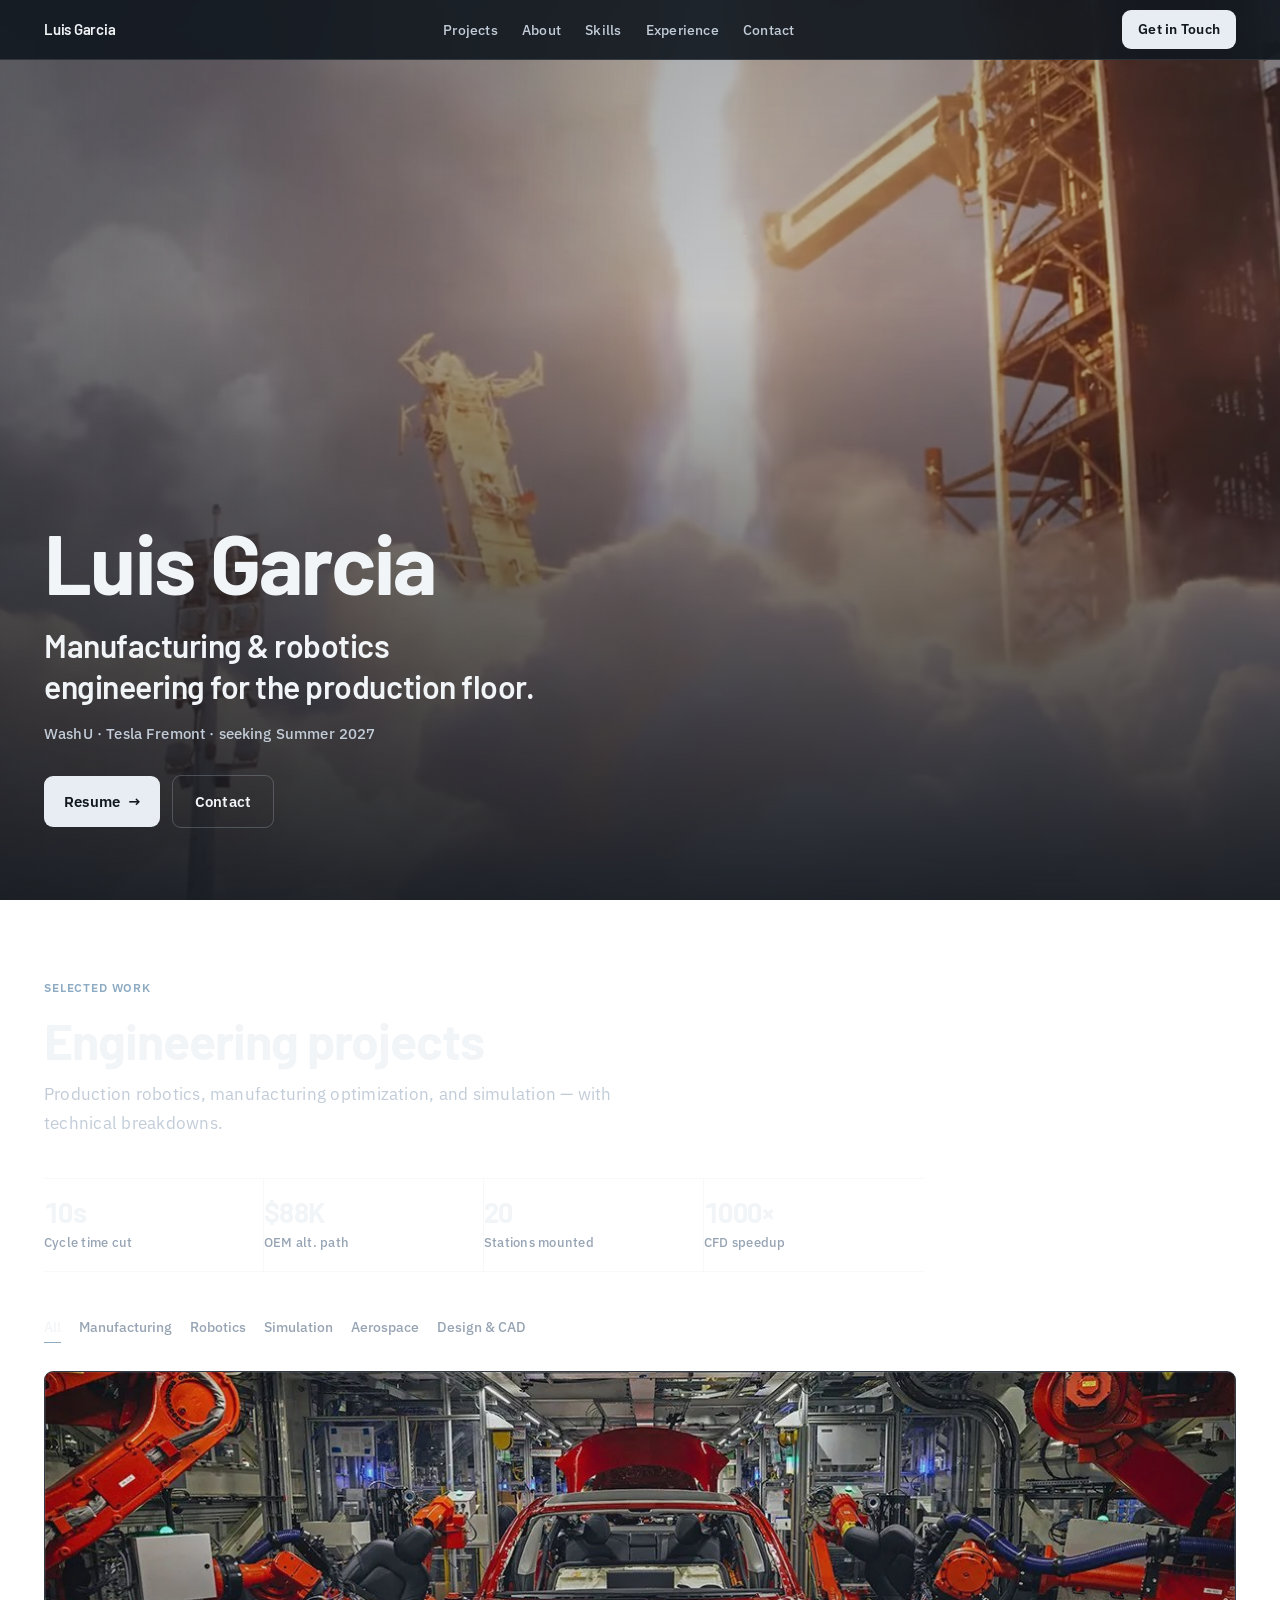
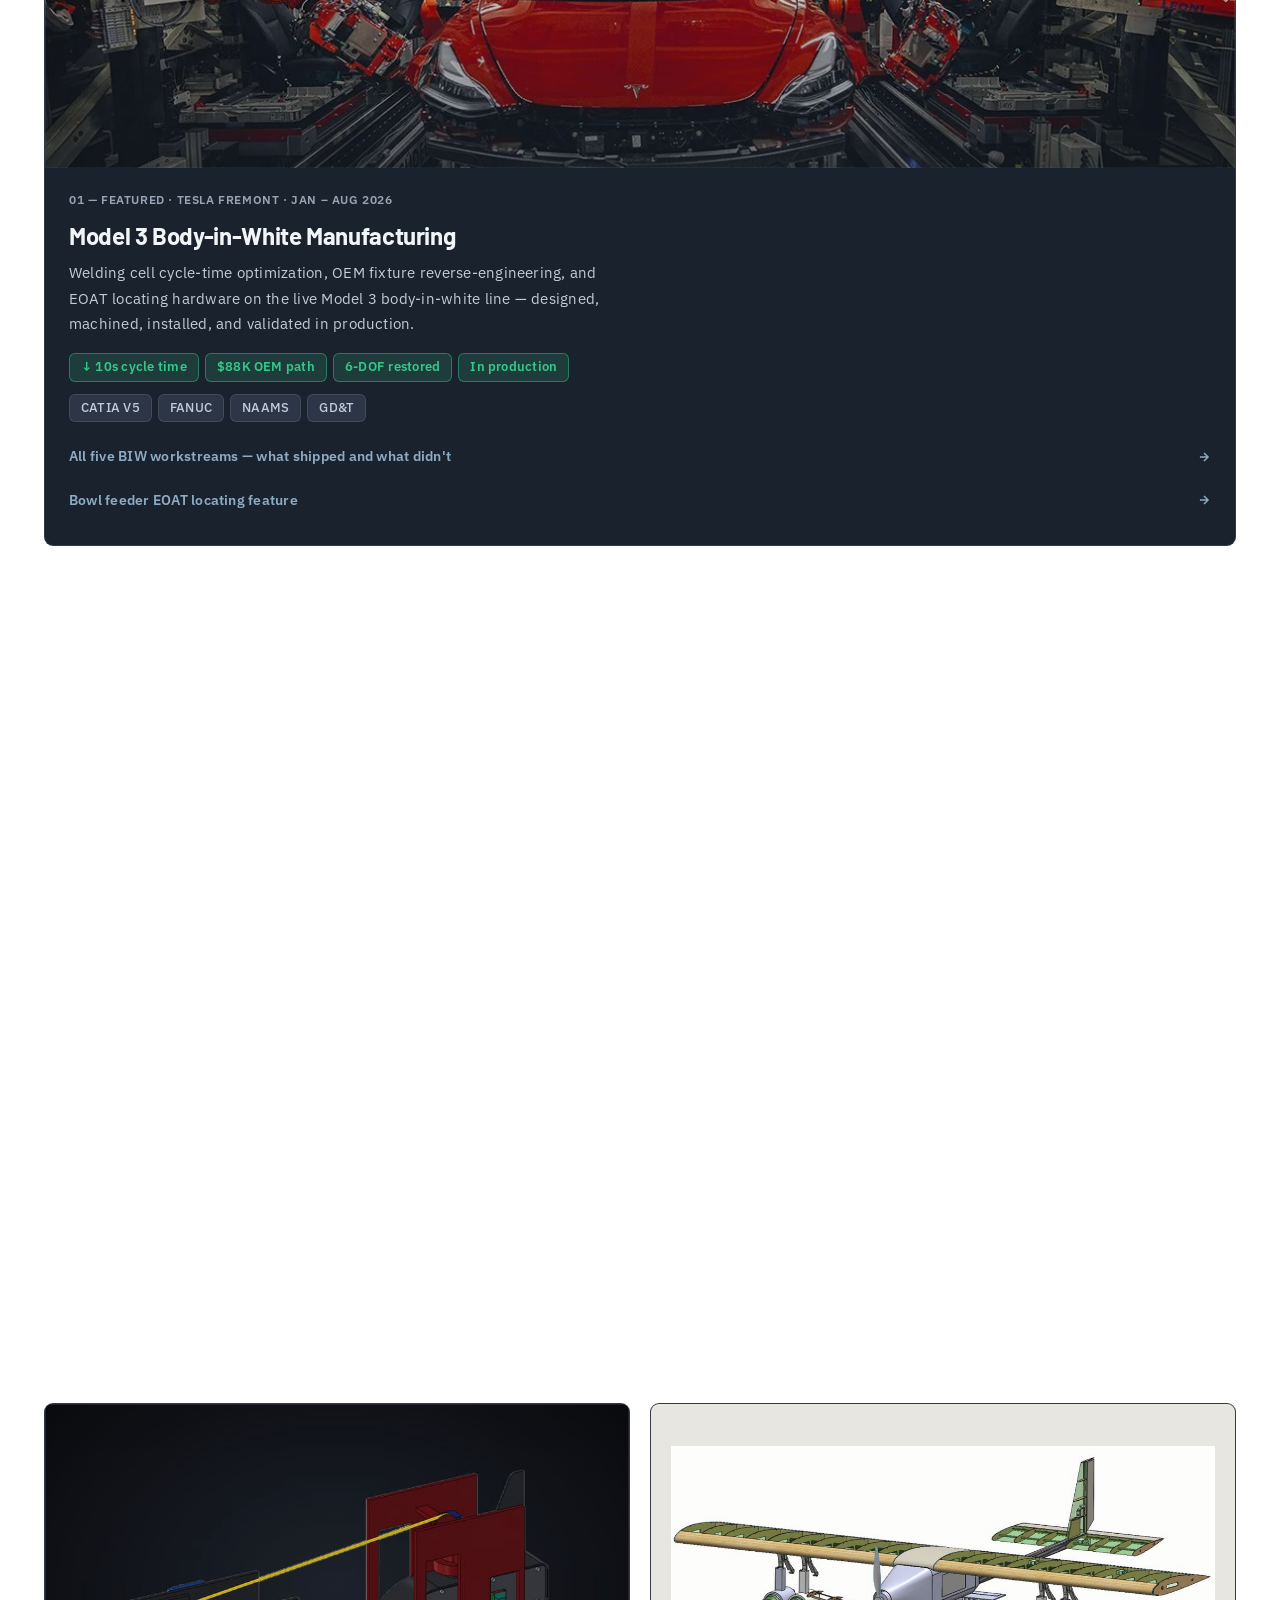
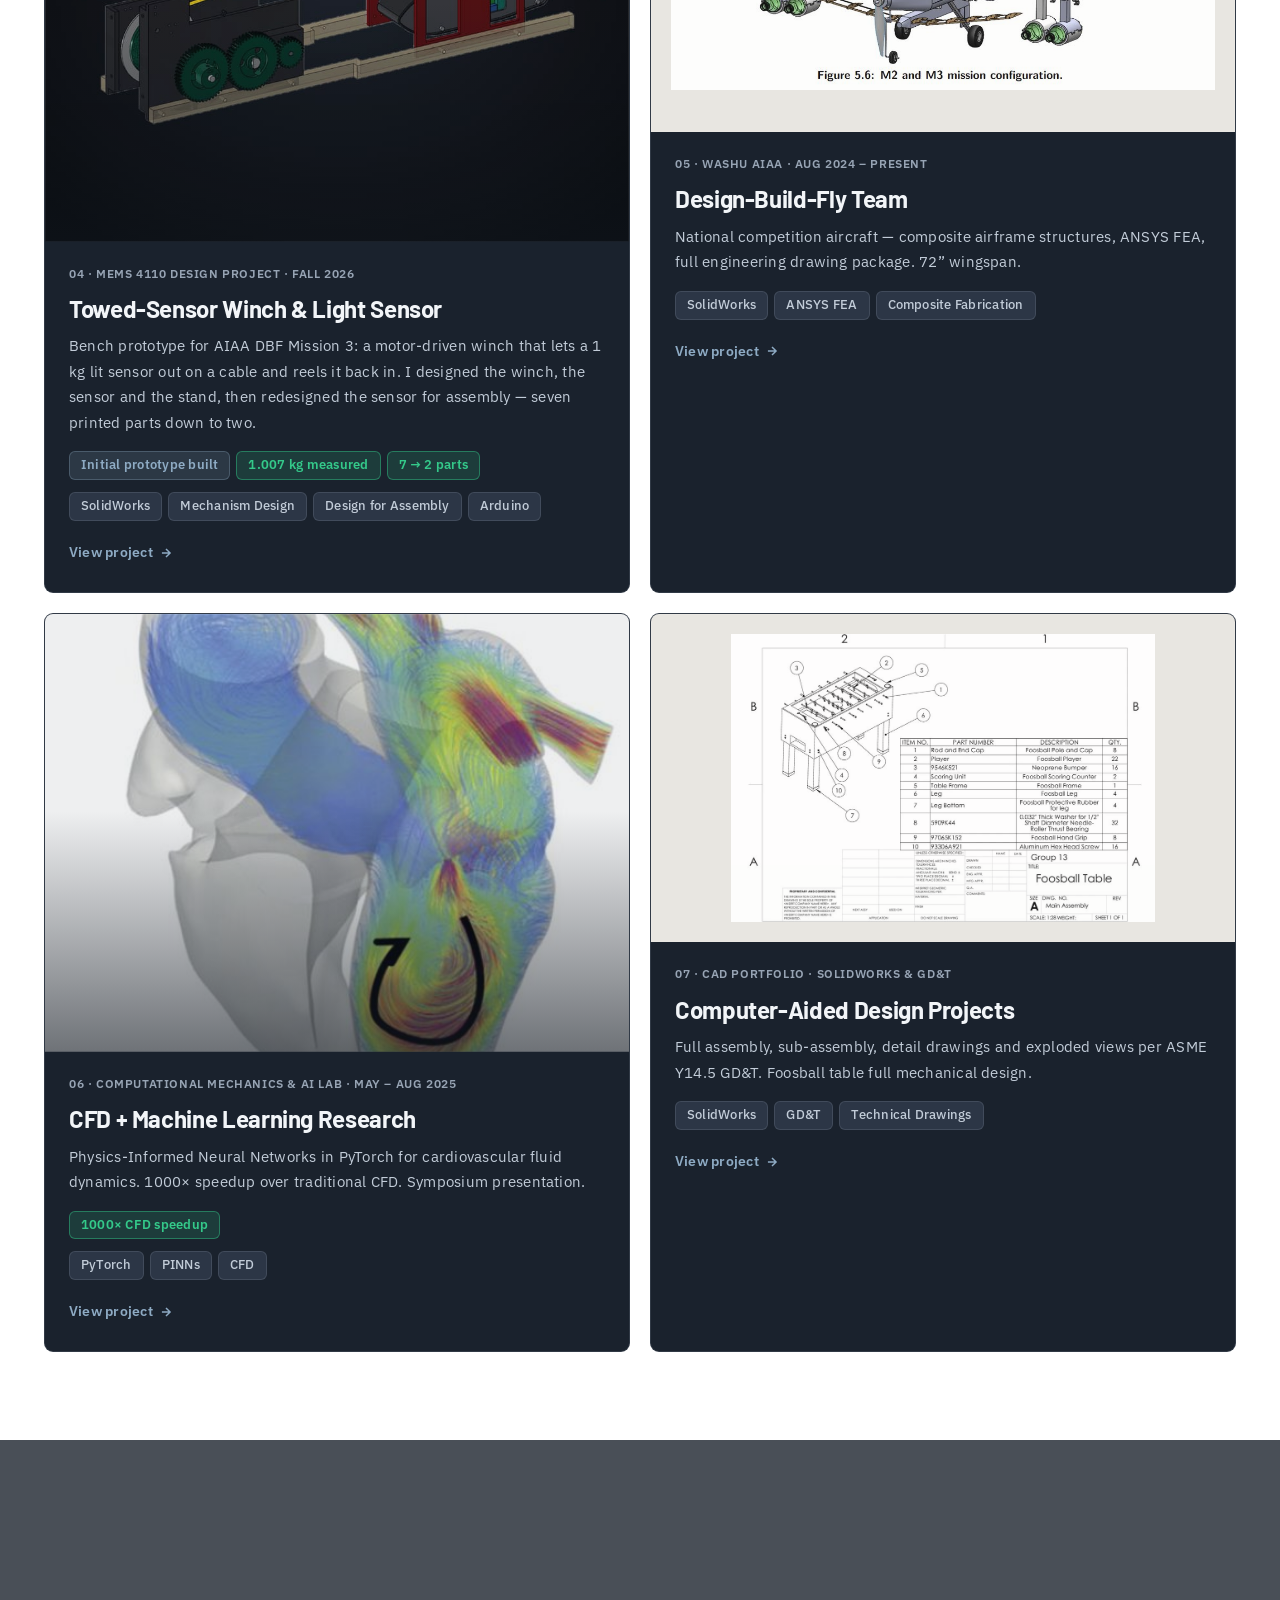
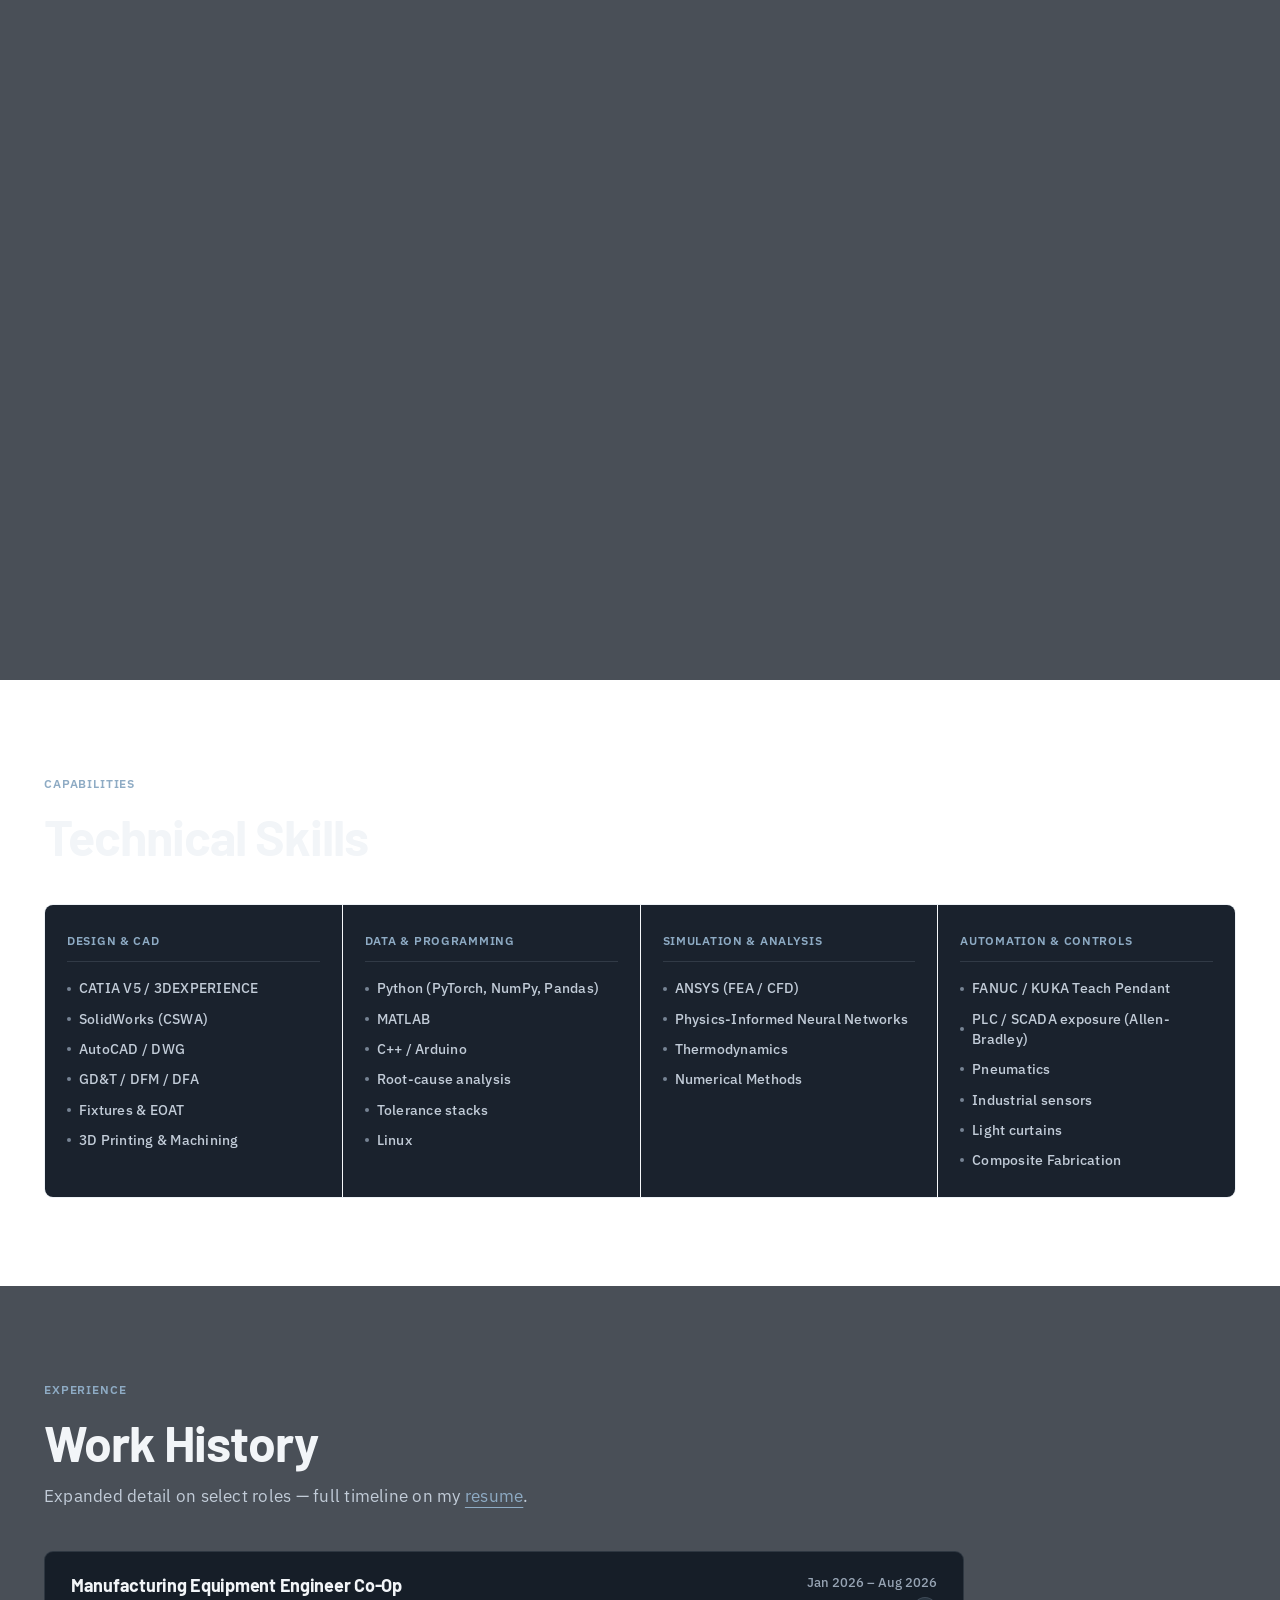
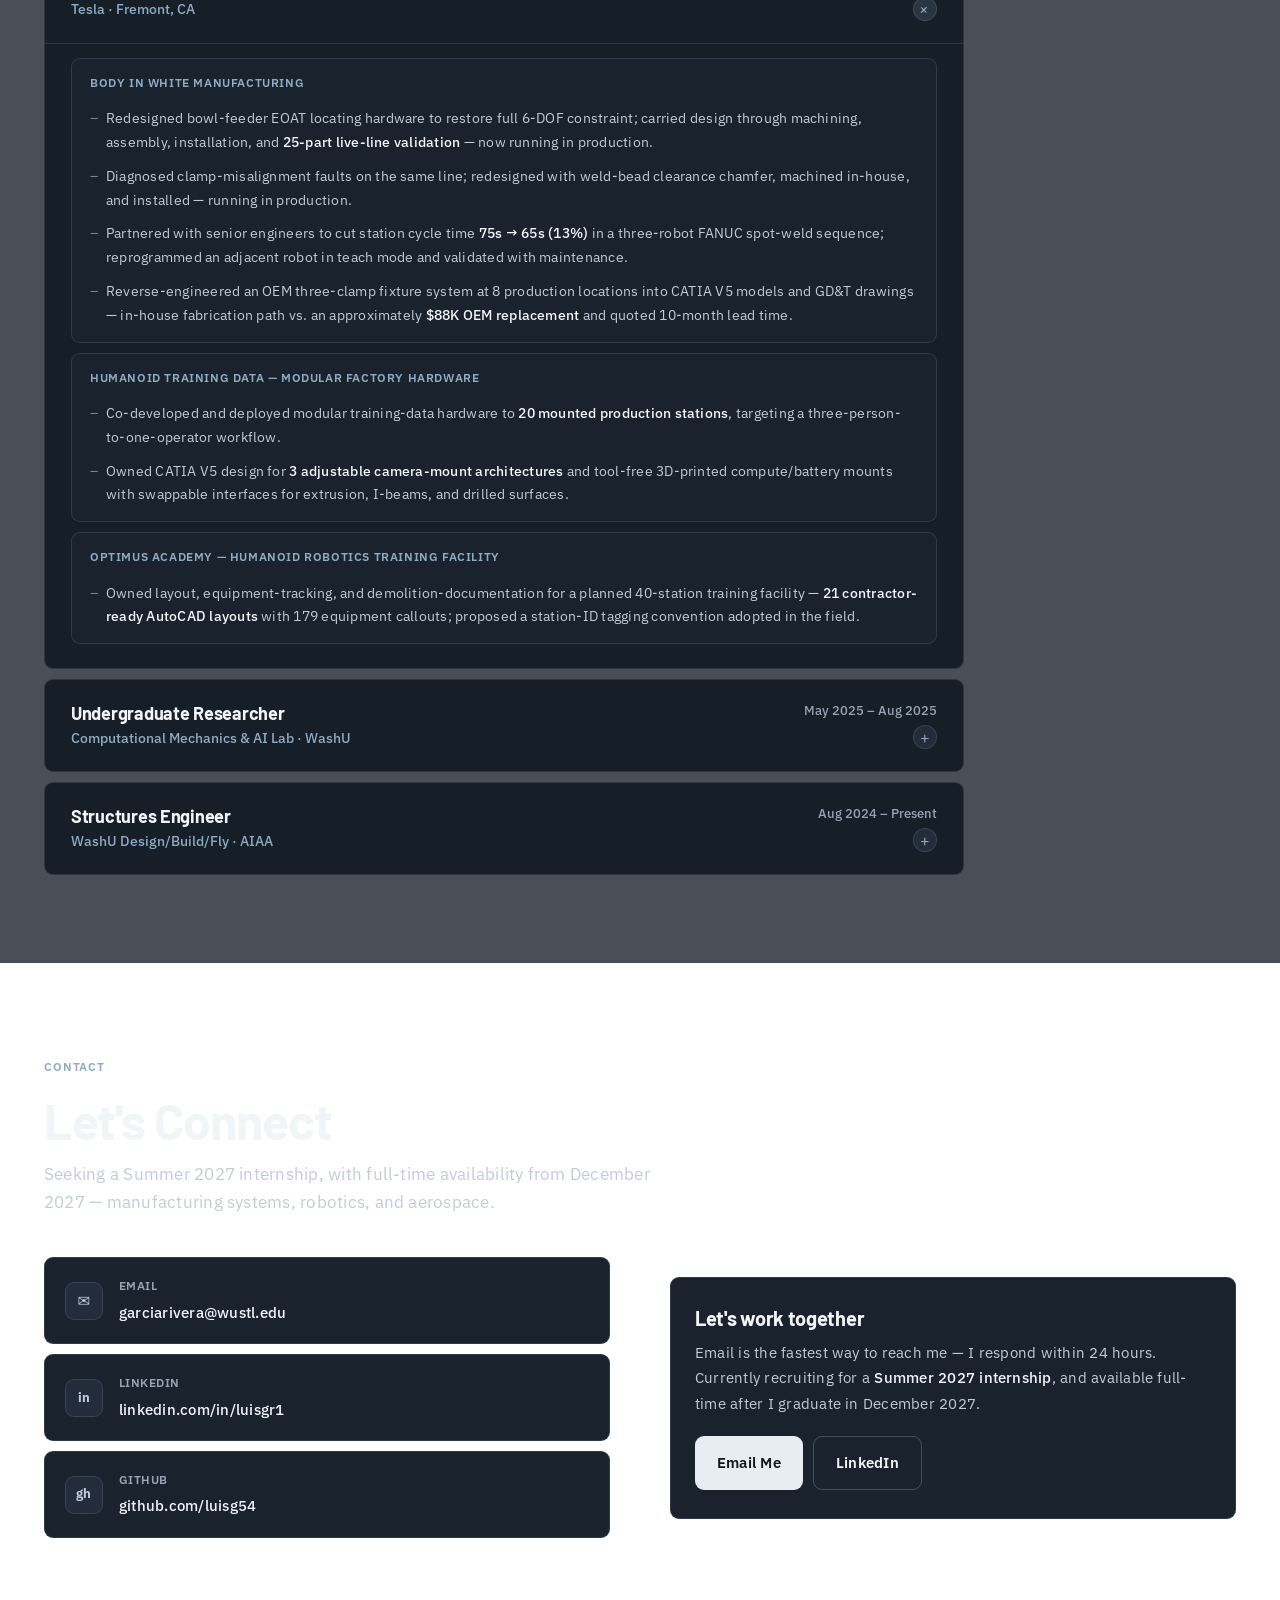
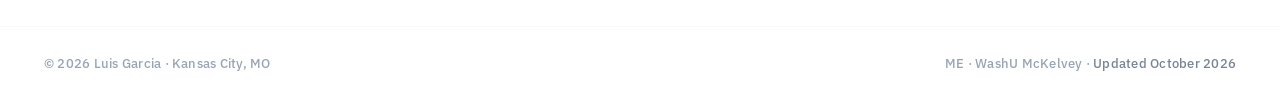
==== index.html @ bdc3bd03 "Raise cool-steel type scale for confident reading Bump body to 17px with roomier leading, enlarge na" ====
<!DOCTYPE html>
<html lang="en">
<head>
<meta charset="UTF-8">
<meta name="viewport" content="width=device-width, initial-scale=1.0">
<title>Luis Garcia — Mechanical Engineer</title>
<meta name="description" content="Mechanical engineering portfolio — Tesla Model 3 BIW manufacturing, humanoid training hardware, CFD/ML research. WashU McKelvey, expected Dec 2027.">
<meta property="og:title" content="Luis Garcia — Mechanical Engineer">
<meta property="og:description" content="Production robotics, manufacturing optimization, and simulation. WashU McKelvey · Tesla Fremont. Seeking Summer 2027 internship.">
<meta property="og:image" content="https://luisg54.github.io/engineering-portfolio/images/luis-garcia.jpg">
<meta property="og:url" content="https://luisg54.github.io/engineering-portfolio/">
<meta property="og:type" content="website">
<meta name="twitter:card" content="summary_large_image">
<link rel="canonical" href="https://luisg54.github.io/engineering-portfolio/">
<link rel="icon" href="images/favicon.svg" type="image/svg+xml">
<link rel="preconnect" href="https://fonts.googleapis.com">
<link rel="preconnect" href="https://fonts.gstatic.com" crossorigin>
<link href="https://fonts.googleapis.com/css2?family=Barlow:wght@500;600;700&family=IBM+Plex+Sans:wght@300;400;500;600&display=swap" rel="stylesheet">
<link rel="stylesheet" href="css/site.css?v=cool-steel-type">
</head>
<body>
<a href="#work" class="skip-link">Skip to content</a>
<nav>
  <a href="#work" class="nav-logo">Luis Garcia</a>
  <ul class="nav-links" id="navMenu">
    <li><a href="#work">Projects</a></li>
    <li><a href="#about">About</a></li>
    <li><a href="#skills">Skills</a></li>
    <li><a href="#experience">Experience</a></li>
    <li><a href="#contact">Contact</a></li>
  </ul>
  <button class="nav-toggle" id="navToggle" aria-label="Open menu" aria-expanded="false">☰</button>
  <a href="#contact" class="nav-cta">Get in Touch</a>
</nav>

<header class="home-hero" id="top">
  <!-- Single full-bleed hero: swap images/hero-nasa-launch.* (+ poster) to change media -->
  <div class="home-hero-media" aria-hidden="true">
    <picture class="home-hero-static">
      <img
        class="home-hero-motion"
        src="images/hero-nasa-launch-poster.jpg?v=nasa-only"
        alt=""
        width="1920"
        height="1080"
        decoding="async"
      >
    </picture>
    <video
      class="home-hero-video home-hero-motion"
      poster="images/hero-nasa-launch-poster.jpg?v=nasa-only"
      width="1920"
      height="1080"
      muted
      autoplay
      loop
      playsinline
      preload="metadata"
    >
      <source src="images/hero-nasa-launch.webm?v=nasa-only" type="video/webm">
      <source src="images/hero-nasa-launch.mp4?v=nasa-only" type="video/mp4">
      <img src="images/hero-nasa-launch.gif?v=nasa-only" alt="" width="400" height="225">
    </video>
  </div>
  <div class="home-hero-scrim" aria-hidden="true"></div>
  <div class="home-hero-inner">
    <p class="home-brand">Luis Garcia</p>
    <h1 class="home-headline">Manufacturing &amp; robotics engineering for the production floor.</h1>
    <p class="home-support">WashU · Tesla Fremont · seeking Summer 2027</p>
    <div class="home-ctas">
      <a href="images/resume.pdf?v=2026-09" class="btn btn-primary" download="Luis_Garcia_Resume.pdf">Resume <span class="btn-arrow" aria-hidden="true">→</span></a>
      <a href="#contact" class="btn btn-ghost">Contact</a>
    </div>
  </div>
</header>

<section id="work">
  <div class="s-hdr fade">
    <div class="s-chip">Selected work</div>
    <h2 class="s-title">Engineering projects</h2>
    <p class="s-sub">Production robotics, manufacturing optimization, and simulation — with technical breakdowns.</p>
  </div>

  <div class="outcomes fade" aria-label="Selected outcomes">
    <div class="outcome"><div class="outcome-num"><b>10s</b></div><div class="outcome-lbl">Cycle time cut</div></div>
    <div class="outcome"><div class="outcome-num">$<b>88K</b></div><div class="outcome-lbl">OEM alt. path</div></div>
    <div class="outcome"><div class="outcome-num"><b>20</b></div><div class="outcome-lbl">Stations mounted</div></div>
    <div class="outcome"><div class="outcome-num"><b>1000×</b></div><div class="outcome-lbl">CFD speedup</div></div>
  </div>

  <div class="filter-bar" role="group" aria-label="Filter projects by discipline">
    <button type="button" class="filter-chip active" data-filter="all" aria-pressed="true">All</button>
    <button type="button" class="filter-chip" data-filter="manufacturing" aria-pressed="false">Manufacturing</button>
    <button type="button" class="filter-chip" data-filter="robotics" aria-pressed="false">Robotics</button>
    <button type="button" class="filter-chip" data-filter="simulation" aria-pressed="false">Simulation</button>
    <button type="button" class="filter-chip" data-filter="aerospace" aria-pressed="false">Aerospace</button>
    <button type="button" class="filter-chip" data-filter="design" aria-pressed="false">Design &amp; CAD</button>
  </div>

  <div class="proj-grid">

    <article class="proj-card hub featured fade reveal-img" data-cat="manufacturing robotics">
      <div class="proj-cover letterbox"><img src="images/biw.jpg" alt="Model 3 body-in-white manufacturing" loading="lazy"><div class="proj-cover-overlay"></div></div>
      <div class="proj-body">
        <div class="proj-num">01 — Featured · Tesla Fremont · Jan – Aug 2026</div>
        <h3 class="proj-name">Model 3 Body-in-White Manufacturing</h3>
        <p class="proj-desc">Welding cell cycle-time optimization, OEM fixture reverse-engineering, and EOAT locating hardware on the live Model 3 body-in-white line — designed, machined, installed, and validated in production.</p>
        <div class="proj-metrics"><span class="metric">↓ 10s cycle time</span><span class="metric">$88K OEM path</span><span class="metric">6-DOF restored</span><span class="metric">In production</span></div>
        <div class="proj-tags"><span class="tag">CATIA V5</span><span class="tag">FANUC</span><span class="tag">NAAMS</span><span class="tag">GD&amp;T</span></div>
        <div class="proj-links">
          <a class="proj-link" href="project-biw.html">All five BIW workstreams — what shipped and what didn't<svg width="14" height="14" fill="none" stroke="currentColor" stroke-width="2.5" viewBox="0 0 24 24"><path d="M5 12h14M12 5l7 7-7 7"/></svg></a>
          <a class="proj-link" href="project-eoat.html">Bowl feeder EOAT locating feature<svg width="14" height="14" fill="none" stroke="currentColor" stroke-width="2.5" viewBox="0 0 24 24"><path d="M5 12h14M12 5l7 7-7 7"/></svg></a>
        </div>
      </div>
    </article>

    <article class="proj-card hub fade reveal-img" data-cat="robotics manufacturing">
      <div class="proj-cover portrait"><img src="images/optimus.jpg" alt="Optimus humanoid robot on the training facility floor" loading="lazy"><div class="proj-cover-overlay"></div></div>
      <div class="proj-body">
        <div class="proj-num">02 · Tesla Fremont · Jan – Aug 2026</div>
        <h3 class="proj-name">Optimus Program — Training Hardware &amp; Facility</h3>
        <p class="proj-desc">Two efforts on the humanoid program: modular station-mounted camera hardware deployed across 20 Fremont stations, and the layout and equipment package for a planned 40-station training facility.</p>
        <div class="proj-metrics">
          <span class="metric">20 stations mounted</span>
          <span class="metric">3→1 operator target</span>
          <span class="metric">40-station facility</span>
        </div>
        <div class="proj-tags">
          <span class="tag">CATIA V5</span><span class="tag">AutoCAD</span><span class="tag">Modular Design</span><span class="tag">80/20</span>
        </div>
        <div class="proj-links">
          <a class="proj-link" href="project-trios.html">Modular camera system for training data<svg width="14" height="14" fill="none" stroke="currentColor" stroke-width="2.5" viewBox="0 0 24 24"><path d="M5 12h14M12 5l7 7-7 7"/></svg></a>
          <a class="proj-link" href="project-optimus.html">Optimus Academy facility layout<svg width="14" height="14" fill="none" stroke="currentColor" stroke-width="2.5" viewBox="0 0 24 24"><path d="M5 12h14M12 5l7 7-7 7"/></svg></a>
        </div>
      </div>
    </article>

    <a class="proj-card fade reveal-img" data-cat="robotics design manufacturing" href="project-automation-cell.html">
      <div class="proj-cover portrait"><img src="images/arm-cover.jpg?v=revd" alt="Isometric SolidWorks render of the Revision D 4-DOF servo arm prototype with its modular parallel gripper" loading="lazy"><div class="proj-cover-overlay"></div></div>
      <div class="proj-body">
        <div class="proj-num">03 · Personal Project · Jun 2026 – Present</div>
        <h3 class="proj-name">EOAT Automation Cell — 4-DOF Arm Prototype</h3>
        <p class="proj-desc">Solo-designed pick cell: a 4-DOF servo arm in SolidWorks with bearing-supported joints, a modular parallel gripper, first-principles torque sizing, and a staged plan to PLC-supervised control and measured validation. Now on Revision D — nothing built or measured yet.</p>
        <div class="proj-metrics">
          <span class="metric amber">Design phase</span>
          <span class="metric">198-component assembly</span>
          <span class="metric">4 actuated DOF</span>
        </div>
        <div class="proj-tags">
          <span class="tag">SolidWorks 2026</span><span class="tag">Servo Sizing</span><span class="tag">Parallel Gripper</span><span class="tag">Micro820 PLC</span>
        </div>
        <div class="proj-cta">View project <svg width="14" height="14" fill="none" stroke="currentColor" stroke-width="2.5" viewBox="0 0 24 24"><path d="M5 12h14M12 5l7 7-7 7"/></svg></div>
      </div>
    </a>

    <a class="proj-card fade reveal-img" data-cat="aerospace design" href="project-winch.html">
      <div class="proj-cover portrait"><img src="images/m3-system-cover.jpg" alt="SolidWorks render of the whole bench system: winch frames and green gear train on wooden strips, the yellow tether running to the red bellmouth, and the sensor docked under it" loading="lazy" style="object-position:center"><div class="proj-cover-overlay"></div></div>
      <div class="proj-body">
        <div class="proj-num">04 · MEMS 4110 Design Project · Fall 2026</div>
        <h3 class="proj-name">Towed-Sensor Winch &amp; Light Sensor</h3>
        <p class="proj-desc">Bench prototype for AIAA DBF Mission 3: a motor-driven winch that lets a 1 kg lit sensor out on a cable and reels it back in. I designed the winch, the sensor and the stand, then redesigned the sensor for assembly — seven printed parts down to two.</p>
        <div class="proj-metrics">
          <span class="metric amber">Initial prototype built</span>
          <span class="metric">1.007 kg measured</span>
          <span class="metric">7 → 2 parts</span>
        </div>
        <div class="proj-tags">
          <span class="tag">SolidWorks</span><span class="tag">Mechanism Design</span><span class="tag">Design for Assembly</span><span class="tag">Arduino</span>
        </div>
        <div class="proj-cta">View project <svg width="14" height="14" fill="none" stroke="currentColor" stroke-width="2.5" viewBox="0 0 24 24"><path d="M5 12h14M12 5l7 7-7 7"/></svg></div>
      </div>
    </a>

    <a class="proj-card fade reveal-img" data-cat="aerospace design" href="project-dbf.html">
      <div class="proj-cover whitebg"><img src="images/dbf-cover.jpg" alt="Design-Build-Fly competition aircraft with 72 inch composite wingspan" loading="lazy"><div class="proj-cover-overlay" style="opacity:0"></div></div>
      <div class="proj-body">
        <div class="proj-num">05 · WashU AIAA · Aug 2024 – Present</div>
        <h3 class="proj-name">Design-Build-Fly Team</h3>
        <p class="proj-desc">National competition aircraft — composite airframe structures, ANSYS FEA, full engineering drawing package. 72” wingspan.</p>
        <div class="proj-tags"><span class="tag">SolidWorks</span><span class="tag">ANSYS FEA</span><span class="tag">Composite Fabrication</span></div>
        <div class="proj-cta">View project <svg width="14" height="14" fill="none" stroke="currentColor" stroke-width="2.5" viewBox="0 0 24 24"><path d="M5 12h14M12 5l7 7-7 7"/></svg></div>
      </div>
    </a>

    <a class="proj-card fade reveal-img" data-cat="simulation" href="project-cfd.html">
      <div class="proj-cover portrait" style="position:relative;overflow:hidden">
        <video id="cfdVideo" autoplay loop muted playsinline poster="images/cfd-cover.jpg" style="width:100%;height:100%;object-fit:cover;display:block;position:absolute;inset:0">
          <source src="images/cfd-sim.mp4" type="video/mp4">
        </video>
        <div class="proj-cover-overlay"></div>
      </div>
      <div class="proj-body">
        <div class="proj-num">06 · Computational Mechanics &amp; AI Lab · May – Aug 2025</div>
        <h3 class="proj-name">CFD + Machine Learning Research</h3>
        <p class="proj-desc">Physics-Informed Neural Networks in PyTorch for cardiovascular fluid dynamics. 1000× speedup over traditional CFD. Symposium presentation.</p>
        <div class="proj-metrics"><span class="metric">1000× CFD speedup</span></div>
        <div class="proj-tags"><span class="tag">PyTorch</span><span class="tag">PINNs</span><span class="tag">CFD</span></div>
        <div class="proj-cta">View project <svg width="14" height="14" fill="none" stroke="currentColor" stroke-width="2.5" viewBox="0 0 24 24"><path d="M5 12h14M12 5l7 7-7 7"/></svg></div>
      </div>
    </a>

    <a class="proj-card fade reveal-img" data-cat="design" href="project-cad.html">
      <div class="proj-cover whitebg"><img src="images/cad-assembly.jpg" alt="SolidWorks assembly drawing from the CAD portfolio" loading="lazy"><div class="proj-cover-overlay" style="opacity:0"></div></div>
      <div class="proj-body">
        <div class="proj-num">07 · CAD Portfolio · SolidWorks &amp; GD&amp;T</div>
        <h3 class="proj-name">Computer-Aided Design Projects</h3>
        <p class="proj-desc">Full assembly, sub-assembly, detail drawings and exploded views per ASME Y14.5 GD&amp;T. Foosball table full mechanical design.</p>
        <div class="proj-tags"><span class="tag">SolidWorks</span><span class="tag">GD&amp;T</span><span class="tag">Technical Drawings</span></div>
        <div class="proj-cta">View project <svg width="14" height="14" fill="none" stroke="currentColor" stroke-width="2.5" viewBox="0 0 24 24"><path d="M5 12h14M12 5l7 7-7 7"/></svg></div>
      </div>
    </a>

  </div>
</section>

<section id="about">
  <div class="s-hdr fade"><div class="s-chip">About</div><h2 class="s-title">Who I Am</h2></div>
  <div class="about-wrap">
    <div class="about-photo fade">
      <img src="images/luis-garcia.jpg" alt="Luis Garcia" width="260" height="320" loading="lazy">
      <div class="about-status"><div class="chip-dot"></div><span>Seeking Summer 2027 internship<br>Full-time from Dec 2027</span></div>
    </div>
    <div class="fade">
      <p class="about-p"><strong>Mechanical Engineering student at Washington University in St. Louis</strong> (McKelvey School of Engineering, expected Dec 2027). GPA: 3.79 · Dean's List · HSF Scholar · Kessler Scholar.</p>
      <p class="about-p">Completed an extended co-op at <strong>Tesla Fremont</strong> (Jan–Aug 2026) across Model 3 body-in-white manufacturing, humanoid training-data hardware deployment, and the Optimus Academy facility layout program.</p>
      <p class="about-p">Currently building an <strong><a href="project-automation-cell.html">automated pick cell</a></strong> end to end on my own — 4-DOF arm design, motion control, and PLC supervisory logic — to own the layers of an automation cell I didn't own on the floor.</p>
      <p class="about-p">My approach is physics-first — designs that are manufacturable, measurable, and maintainable on a production floor, not just on paper.</p>
      <div class="about-badges">
        <span class="about-badge">HSF Scholar</span><span class="about-badge">Kessler Scholar</span><span class="about-badge">CSWA — SolidWorks</span>
        <span class="about-badge">McKelvey School</span><span class="about-badge">Dean's List</span><span class="about-badge">U.S. Citizen</span>
      </div>
      <a class="about-resume" href="images/resume.pdf?v=2026-09" download="Luis_Garcia_Resume.pdf">
        <svg width="14" height="14" fill="none" stroke="currentColor" stroke-width="2.5" viewBox="0 0 24 24"><path d="M12 15V3m0 12l-4-4m4 4l4-4M2 17l.621 2.485A2 2 0 004.561 21h14.878a2 2 0 001.94-1.515L22 17"/></svg>
        Download Resume
      </a>
    </div>
  </div>
</section>

<section id="skills">
  <div class="s-hdr fade"><div class="s-chip">Capabilities</div><h2 class="s-title">Technical Skills</h2></div>
  <div class="skills-grid">
    <div class="skill-col fade"><div class="skill-col-title">Design &amp; CAD</div><div class="skill-items"><div class="skill-item">CATIA V5 / 3DEXPERIENCE</div><div class="skill-item">SolidWorks (CSWA)</div><div class="skill-item">AutoCAD / DWG</div><div class="skill-item">GD&amp;T / DFM / DFA</div><div class="skill-item">Fixtures &amp; EOAT</div><div class="skill-item">3D Printing &amp; Machining</div></div></div>
    <div class="skill-col fade"><div class="skill-col-title">Data &amp; Programming</div><div class="skill-items"><div class="skill-item">Python (PyTorch, NumPy, Pandas)</div><div class="skill-item">MATLAB</div><div class="skill-item">C++ / Arduino</div><div class="skill-item">Root-cause analysis</div><div class="skill-item">Tolerance stacks</div><div class="skill-item">Linux</div></div></div>
    <div class="skill-col fade"><div class="skill-col-title">Simulation &amp; Analysis</div><div class="skill-items"><div class="skill-item">ANSYS (FEA / CFD)</div><div class="skill-item">Physics-Informed Neural Networks</div><div class="skill-item">Thermodynamics</div><div class="skill-item">Numerical Methods</div></div></div>
    <div class="skill-col fade"><div class="skill-col-title">Automation &amp; Controls</div><div class="skill-items"><div class="skill-item">FANUC / KUKA Teach Pendant</div><div class="skill-item">PLC / SCADA exposure (Allen-Bradley)</div><div class="skill-item">Pneumatics</div><div class="skill-item">Industrial sensors</div><div class="skill-item">Light curtains</div><div class="skill-item">Composite Fabrication</div></div></div>
  </div>
</section>

<section id="experience">
  <div class="s-hdr fade"><div class="s-chip">Experience</div><h2 class="s-title">Work History</h2><p class="s-sub">Expanded detail on select roles — full timeline on my <a href="images/resume.pdf?v=2026-09">resume</a>.</p></div>
  <div class="exp-list">
    <div class="exp-card open fade" id="e0">
      <button class="exp-hdr" type="button" aria-expanded="false" aria-controls="e0-body" onclick="toggleExp('e0')">
        <span class="exp-main"><span class="exp-role">Manufacturing Equipment Engineer Co-Op</span><span class="exp-org">Tesla · Fremont, CA</span></span>
        <span class="exp-right"><span class="exp-date">Jan 2026 – Aug 2026</span><span class="exp-tog" aria-hidden="true">+</span></span>
      </button>
      <div class="exp-body" id="e0-body"><div class="exp-body-inner">
        <div class="exp-sub"><div class="exp-sub-title">Body in White Manufacturing</div><ul class="exp-buls">
          <li>Redesigned bowl-feeder EOAT locating hardware to restore full 6-DOF constraint; carried design through machining, assembly, installation, and <strong>25-part live-line validation</strong> — now running in production.</li>
          <li>Diagnosed clamp-misalignment faults on the same line; redesigned with weld-bead clearance chamfer, machined in-house, and installed — running in production.</li>
          <li>Partnered with senior engineers to cut station cycle time <strong>75s → 65s (13%)</strong> in a three-robot FANUC spot-weld sequence; reprogrammed an adjacent robot in teach mode and validated with maintenance.</li>
          <li>Reverse-engineered an OEM three-clamp fixture system at 8 production locations into CATIA V5 models and GD&amp;T drawings — in-house fabrication path vs. an approximately <strong>$88K OEM replacement</strong> and quoted 10-month lead time.</li>
        </ul></div>
        <div class="exp-sub" style="margin-top:10px"><div class="exp-sub-title">Humanoid Training Data — Modular Factory Hardware</div><ul class="exp-buls">
          <li>Co-developed and deployed modular training-data hardware to <strong>20 mounted production stations</strong>, targeting a three-person-to-one-operator workflow.</li>
          <li>Owned CATIA V5 design for <strong>3 adjustable camera-mount architectures</strong> and tool-free 3D-printed compute/battery mounts with swappable interfaces for extrusion, I-beams, and drilled surfaces.</li>
        </ul></div>
        <div class="exp-sub" style="margin-top:10px"><div class="exp-sub-title">Optimus Academy — Humanoid Robotics Training Facility</div><ul class="exp-buls">
          <li>Owned layout, equipment-tracking, and demolition-documentation for a planned 40-station training facility — <strong>21 contractor-ready AutoCAD layouts</strong> with 179 equipment callouts; proposed a station-ID tagging convention adopted in the field.</li>
        </ul></div>
      </div></div>
    </div>
    <div class="exp-card fade" id="e1">
      <button class="exp-hdr" type="button" aria-expanded="false" aria-controls="e1-body" onclick="toggleExp('e1')">
        <span class="exp-main"><span class="exp-role">Undergraduate Researcher</span><span class="exp-org">Computational Mechanics &amp; AI Lab · WashU</span></span>
        <span class="exp-right"><span class="exp-date">May 2025 – Aug 2025</span><span class="exp-tog" aria-hidden="true">+</span></span>
      </button>
      <div class="exp-body" id="e1-body"><div class="exp-body-inner"><ul class="exp-buls" style="margin-top:14px">
        <li>PINNs in PyTorch — <strong>1000× reduction</strong> in simulation time vs. traditional CFD.</li>
        <li>Translated Fortran solvers to Python with RK4 integrators and Newton iterations.</li>
        <li>Presented at WUSEF symposium.</li>
      </ul></div></div>
    </div>
    <div class="exp-card fade" id="e2">
      <button class="exp-hdr" type="button" aria-expanded="false" aria-controls="e2-body" onclick="toggleExp('e2')">
        <span class="exp-main"><span class="exp-role">Structures Engineer</span><span class="exp-org">WashU Design/Build/Fly · AIAA</span></span>
        <span class="exp-right"><span class="exp-date">Aug 2024 – Present</span><span class="exp-tog" aria-hidden="true">+</span></span>
      </button>
      <div class="exp-body" id="e2-body"><div class="exp-body-inner"><ul class="exp-buls" style="margin-top:14px">
        <li>Composite structures in SolidWorks; ANSYS FEA for safety factors and minimum weight.</li>
        <li>Fabrication and destructive testing of composite prototypes.</li>
        <li>X-1 release mechanism and pylon system for multi-mission payload.</li>
      </ul></div></div>
    </div>
  </div>
</section>

<section id="contact">
  <div class="s-hdr fade"><div class="s-chip">Contact</div><h2 class="s-title">Let's Connect</h2><p class="s-sub">Seeking a Summer 2027 internship, with full-time availability from December 2027 — manufacturing systems, robotics, and aerospace.</p></div>
  <div class="contact-wrap">
    <div class="c-links fade">
      <a href="mailto:garciarivera@wustl.edu" class="c-link"><div class="c-icon">✉</div><div><div class="c-lbl">Email</div><div class="c-val">garciarivera@wustl.edu</div></div></a>
      <a href="https://linkedin.com/in/luisgr1" target="_blank" rel="noopener" class="c-link"><div class="c-icon" style="font-size:13px;font-weight:700">in</div><div><div class="c-lbl">LinkedIn</div><div class="c-val">linkedin.com/in/luisgr1</div></div></a>
      <a href="https://github.com/luisg54" target="_blank" rel="noopener" class="c-link"><div class="c-icon" style="font-size:13px;font-weight:700">gh</div><div><div class="c-lbl">GitHub</div><div class="c-val">github.com/luisg54</div></div></a>
    </div>
    <div class="c-form fade">
      <div class="c-panel">
        <div class="c-panel-title">Let's work together</div>
        <p class="c-panel-p">Email is the fastest way to reach me — I respond within 24 hours. Currently recruiting for a <strong style="color:var(--text);font-weight:500">Summer 2027 internship</strong>, and available full-time after I graduate in December 2027.</p>
        <div class="c-panel-btns">
          <a href="mailto:garciarivera@wustl.edu?subject=Opportunity%20%E2%80%94%20Luis%20Garcia" class="c-panel-btn">Email Me</a>
          <a href="https://linkedin.com/in/luisgr1" target="_blank" rel="noopener" class="c-panel-btn out">LinkedIn</a>
        </div>
      </div>
    </div>
  </div>
</section>

<footer>
  <p>© 2026 Luis Garcia · Kansas City, MO</p>
  <p>ME · WashU McKelvey · <span style="color:var(--text4)">Updated October 2026</span></p>
</footer>

<script src="js/site.js?v=hero-nasa-only" defer></script>

<script type="application/ld+json">
{
  "@context": "https://schema.org",
  "@type": "Person",
  "name": "Luis Garcia",
  "url": "https://luisg54.github.io/engineering-portfolio/",
  "image": "https://luisg54.github.io/engineering-portfolio/images/luis-garcia.jpg",
  "jobTitle": "Mechanical Engineer",
  "email": "mailto:garciarivera@wustl.edu",
  "address": {
    "@type": "PostalAddress",
    "addressLocality": "Kansas City",
    "addressRegion": "MO",
    "addressCountry": "US"
  },
  "alumniOf": {
    "@type": "CollegeOrUniversity",
    "name": "Washington University in St. Louis, McKelvey School of Engineering"
  },
  "knowsAbout": [
    "Manufacturing Engineering",
    "Robotics",
    "CATIA V5",
    "SolidWorks",
    "Geometric Dimensioning and Tolerancing",
    "FANUC Robot Programming",
    "Finite Element Analysis",
    "Computational Fluid Dynamics",
    "Physics-Informed Neural Networks"
  ],
  "sameAs": [
    "https://linkedin.com/in/luisgr1",
    "https://github.com/luisg54"
  ]
}
</script>
</body>
</html>
---- css/site.css ----
/* Cool steel industrial — shared site styles */
*,*::before,*::after{box-sizing:border-box;margin:0;padding:0}

:root{
  /* Lifted slate canvas — dark/black only, not near-void */
  --bg:#121820;
  --bg2:#1a222d;
  --bg3:#232c3a;
  --bg4:#2c3646;
  --surface:#161e28;
  --border:rgba(190,205,220,0.14);
  --border2:rgba(190,205,220,0.26);
  /* Brighter body/secondary so type does not read faded */
  --text:#f2f5f8;
  --text2:#c2ccd8;
  --text3:#97a4b4;
  --text4:#768494;
  /* Cool steel accent — no copper/amber/orange */
  --accent:#8eabc4;
  --accent-bright:#b4c7d8;
  --accent2:rgba(142,171,196,0.16);
  --accent-ink:#121820;
  --cta-bg:#e7edf3;
  --cta-bg-hover:#f4f7fa;
  --cta-ink:#121820;
  /* Cool industrial green — distinct from muted skill tags */
  --green:#34c98a;
  --green2:rgba(52,201,138,0.16);
  --green-border:rgba(52,201,138,0.45);
  --amber:#8eabc4;
  --amber2:rgba(142,171,196,0.16);
  --red:#d0685e;
  --r:9px;
  --font-display:"Barlow",var(--font-ui);
  --font-body:"IBM Plex Sans",system-ui,sans-serif;
  --font-ui:"IBM Plex Sans",system-ui,sans-serif;
  /* Confident portfolio type scale (jakubkrehel/impeccable: role sizes + dark LH/tracking) */
  --fs-overline:12px;
  --fs-caption:13px;
  --fs-meta:14px;
  --fs-ui:15px;
  --fs-body:17px;
  --fs-body-lg:18px;
  --fs-card:1.5rem; /* 24px project titles */
  --fs-section:clamp(2.125rem,4.6vw,3.125rem); /* ~34–50 */
  --fs-display:clamp(3rem,7.5vw,5.25rem);
  --lh-body:1.7;
  --lh-ui:1.45;
  --measure:62ch;
  --nav-h:60px;
  --content-max:1000px;
  --blueprint:
    linear-gradient(rgba(170,190,210,0.05) 1px,transparent 1px),
    linear-gradient(90deg,rgba(170,190,210,0.05) 1px,transparent 1px);
  --brush:
    repeating-linear-gradient(
      118deg,
      transparent 0 2px,
      rgba(255,255,255,0.012) 2px 3px
    );
}

html{scroll-behavior:smooth}
body{
  background:
    var(--brush),
    var(--blueprint),
    radial-gradient(ellipse 130% 85% at 70% -20%,#243041 0%,var(--bg) 52%),
    linear-gradient(180deg,#121820 0%,#0f141b 100%);
  background-size:auto,46px 46px,auto,auto;
  background-attachment:fixed;
  color:var(--text);
  font-family:var(--font-body);
  font-size:var(--fs-body);
  line-height:var(--lh-body);
  letter-spacing:.014em;
  font-weight:400;
  overflow-x:hidden;
  -webkit-font-smoothing:antialiased;
}
::selection{background:rgba(142,171,196,.35);color:var(--text)}

/* —— A11y —— */
.skip-link{
  position:absolute;left:-9999px;top:0;z-index:300;
  background:var(--cta-bg);color:var(--cta-ink);
  font-family:var(--font-ui);font-size:var(--fs-meta);font-weight:500;
  padding:10px 18px;border-radius:0 0 var(--r) 0;text-decoration:none
}
.skip-link:focus{left:0}
a:focus-visible,button:focus-visible{
  outline:2px solid var(--accent);outline-offset:3px;border-radius:4px
}

/* —— Nav —— */
nav{
  position:fixed;top:0;left:0;right:0;z-index:200;
  display:flex;align-items:center;justify-content:space-between;
  padding:0 44px;height:var(--nav-h);
  background:rgba(18,24,32,0.92);
  backdrop-filter:saturate(140%) blur(16px);
  border-bottom:1px solid var(--border)
}
.nav-logo{
  font-family:var(--font-display);font-size:var(--fs-ui);font-weight:600;
  color:var(--text);text-decoration:none;letter-spacing:-0.015em
}
.nav-links{display:flex;gap:24px;list-style:none}
.nav-links a{
  font-family:var(--font-ui);font-size:var(--fs-meta);font-weight:500;color:var(--text2);
  text-decoration:none;transition:color .2s
}
.nav-links a:hover{color:var(--text)}
.nav-cta{
  font-family:var(--font-ui);font-size:var(--fs-meta);font-weight:600;
  color:var(--cta-ink);background:var(--cta-bg);
  padding:8px 16px;border-radius:var(--r);text-decoration:none;
  transition:background .2s,transform .2s
}
.nav-cta:hover{background:var(--cta-bg-hover)}
.nav-toggle{
  display:none;background:none;border:1px solid var(--border2);
  color:var(--text);width:36px;height:36px;border-radius:var(--r);
  cursor:pointer;font-size:18px;line-height:1;font-family:var(--font-ui)
}
.nav-back{
  display:inline-flex;align-items:center;gap:6px;
  font-family:var(--font-ui);font-size:var(--fs-meta);font-weight:500;color:var(--text2);
  text-decoration:none;transition:color .2s
}
.nav-back:hover{color:var(--text)}
.nav-links.open{
  display:flex;position:fixed;top:var(--nav-h);left:0;right:0;
  background:rgba(18,24,32,.97);backdrop-filter:blur(16px);
  border-bottom:1px solid var(--border);flex-direction:column;
  padding:16px 24px 20px;gap:4px;z-index:199;list-style:none
}
.nav-links.open li{width:100%}
.nav-links.open a{
  display:block;padding:14px 0;font-size:var(--fs-ui);font-weight:500;color:var(--text2);
  text-decoration:none;border-bottom:1px solid var(--border)
}
.nav-links.open li:last-child a{border-bottom:none}

/* —— Homepage hero (true full-bleed under fixed nav) —— */
.home-hero{
  position:relative;
  width:100%;
  min-height:100vh;min-height:100dvh;
  display:flex;align-items:flex-end;
  overflow:hidden;
  margin:0;padding:0;
  border:0;border-radius:0;
  isolation:isolate;
  background:var(--bg)
}
.home-hero-media{
  position:absolute;inset:0;z-index:0;
  width:100%;height:100%;
  margin:0;padding:0;border:0;border-radius:0;
  background:#121820;
  overflow:hidden
}
.home-hero-media picture,
.home-hero-media img,
.home-hero-media video{
  width:100%;height:100%;display:block;
  border:0;border-radius:0
}
.home-hero-media img,
.home-hero-media video{
  object-fit:cover;
  /* NASA pad liftoff (medium): keep plume/rocket present on tall crops */
  object-position:center 48%;
  /* Subtle mute so brand type stays primary — no warm/copper wash */
  filter:saturate(.86) brightness(.9)
}
.home-hero-static{
  position:absolute;inset:0;display:none;width:100%;height:100%
}
.home-hero-video{
  position:absolute;inset:0;width:100%;height:100%
}
.home-hero-scrim{
  position:absolute;inset:0;z-index:2;
  /* Bottom-weighted cool steel for brand/CTAs over full-bleed NASA clip */
  background:
    linear-gradient(to top,rgba(18,24,32,.9) 0%,rgba(18,24,32,.48) 38%,rgba(18,24,32,.16) 66%,rgba(18,24,32,.28) 100%),
    linear-gradient(90deg,rgba(18,24,32,.4) 0%,transparent 55%);
  pointer-events:none
}
.home-hero-inner{
  position:relative;z-index:3;width:100%;
  /* Clear fixed nav; media stays edge-to-edge behind it */
  padding:calc(var(--nav-h) + 28px) 44px 72px;max-width:640px
}
@media(prefers-reduced-motion:reduce){
  .home-hero-video{display:none}
  .home-hero-static{display:block}
}
.home-brand{
  font-family:var(--font-display);
  font-size:var(--fs-display);font-weight:700;
  letter-spacing:-0.02em;line-height:1.02;color:var(--text);
  margin-bottom:20px;text-wrap:balance
}
.home-headline{
  font-family:var(--font-display);
  font-size:clamp(1.375rem,3vw,2rem);font-weight:600;
  letter-spacing:-0.015em;line-height:1.28;color:var(--text);
  max-width:36ch;margin-bottom:16px;text-wrap:balance
}
.home-support{
  font-family:var(--font-ui);font-size:var(--fs-ui);font-weight:500;
  color:var(--text2);margin-bottom:30px;letter-spacing:.01em;line-height:var(--lh-ui)
}
.home-ctas{display:flex;flex-wrap:wrap;gap:12px;align-items:center}
.btn{
  display:inline-flex;align-items:center;gap:8px;
  font-family:var(--font-ui);font-size:var(--fs-ui);font-weight:600;
  padding:13px 22px;border-radius:var(--r);text-decoration:none;
  transition:background .15s ease-out,color .15s ease-out,border-color .15s ease-out,gap .25s,transform .15s ease-out
}
.btn:active{transform:scale(.96)}
.btn-primary{background:var(--cta-bg);color:var(--cta-ink);padding-inline:20px 18px}
.btn-primary:hover{background:var(--cta-bg-hover)}
.btn-primary .btn-arrow{transition:transform .25s}
.btn-primary:hover .btn-arrow{transform:translateX(3px)}
.btn-ghost{
  background:transparent;color:var(--text);
  border:1px solid var(--border2)
}
.btn-ghost:hover{border-color:var(--text3);background:rgba(255,255,255,.04)}
.btn-underline{
  background:none;border:0;padding:10px 4px;color:var(--accent);
  position:relative
}
.btn-underline::after{
  content:'';position:absolute;left:4px;right:4px;bottom:6px;
  height:1px;background:var(--accent);transform:scaleX(.35);
  transform-origin:left;transition:transform .3s ease
}
.btn-underline:hover::after{transform:scaleX(1)}

/* —— Sections / homepage below fold —— */
section{padding:88px 44px}
#work{padding-top:72px;background:transparent}
.s-hdr{margin-bottom:40px}
.s-chip{
  display:inline-block;font-family:var(--font-ui);font-size:var(--fs-overline);
  font-weight:600;color:var(--accent);letter-spacing:.07em;
  text-transform:uppercase;margin-bottom:14px
}
.s-title{
  font-family:var(--font-display);
  font-size:var(--fs-section);font-weight:700;
  letter-spacing:-0.02em;color:var(--text);line-height:1.12;
  margin-bottom:12px;text-wrap:balance
}
.s-sub{
  font-family:var(--font-ui);font-size:var(--fs-body);font-weight:400;color:var(--text2);
  max-width:var(--measure);line-height:var(--lh-body);text-wrap:pretty
}
.s-sub a{
  color:var(--accent);text-decoration:underline;
  text-underline-position:from-font;text-decoration-thickness:from-font;
  text-underline-offset:3px
}
.s-sub a:hover{color:var(--accent-bright)}

.outcomes{
  display:grid;grid-template-columns:repeat(4,1fr);
  gap:0;margin-bottom:40px;max-width:880px;
  border-top:1px solid var(--border);border-bottom:1px solid var(--border)
}
.outcome{
  padding:18px 8px 18px 0;border-right:1px solid var(--border)
}
.outcome:last-child{border-right:none;padding-right:0}
.outcome-num{
  font-family:var(--font-display);font-size:1.75rem;font-weight:700;
  letter-spacing:-0.02em;color:var(--text);font-variant-numeric:tabular-nums;line-height:1.1
}
.outcome-num b{color:var(--text);font-weight:700}
.outcome-lbl{
  font-family:var(--font-ui);font-size:var(--fs-caption);font-weight:500;color:var(--text3);margin-top:6px;line-height:var(--lh-ui)
}

.filter-bar{
  display:flex;flex-wrap:wrap;gap:4px 18px;margin-bottom:28px;
  align-items:baseline
}
.filter-chip{
  font-family:var(--font-ui);font-size:var(--fs-meta);font-weight:500;
  color:var(--text3);background:transparent;border:0;border-bottom:1px solid transparent;
  padding:6px 0;cursor:pointer;transition:color .2s,border-color .2s
}
.filter-chip:hover{color:var(--text)}
.filter-chip.active{
  color:var(--text);border-bottom-color:var(--accent)
}

/* —— Project list —— */
.proj-grid{display:grid;grid-template-columns:1fr 1fr;gap:20px}
.proj-card[hidden]{display:none}
.proj-card{
  background:var(--bg2);border:1px solid var(--border);
  border-radius:var(--r);overflow:hidden;text-decoration:none;
  display:block;color:inherit;
  transition:border-color .25s,transform .25s
}
.proj-card:hover{border-color:var(--border2);transform:translateY(-2px)}
.proj-card.featured{grid-column:span 2}
.proj-cover{
  width:100%;overflow:hidden;position:relative;background:var(--bg4)
}
.proj-cover img,.proj-cover video{
  width:100%;height:100%;object-fit:cover;display:block;
  transition:transform .7s ease,opacity .6s ease;
  opacity:.92;
  /* Neutral image outline (jakubkrehel/skills better-ui surfaces) */
  outline:1px solid rgba(255,255,255,.1);outline-offset:-1px
}
.proj-card:hover .proj-cover img{transform:scale(1.04)}
.proj-cover-overlay{
  position:absolute;inset:0;
  background:linear-gradient(to bottom,transparent 45%,rgba(18,24,32,.58) 100%);
  pointer-events:none
}
.proj-cover.letterbox{aspect-ratio:21/7}
.proj-cover.letterbox img{object-position:center 40%}
.proj-cover.portrait{aspect-ratio:4/3}
.proj-cover.portrait img{object-position:center top}
.proj-cover.whitebg{aspect-ratio:16/9;background:#e8e6e1}
.proj-cover.whitebg img{object-fit:contain;padding:20px}
.proj-cover.darkbg{aspect-ratio:1/1;background:#0a0a0a}
.proj-body{padding:22px 24px 26px}
.proj-num{
  font-family:var(--font-ui);font-size:var(--fs-overline);color:var(--text3);
  font-weight:600;letter-spacing:.05em;margin-bottom:10px;text-transform:uppercase
}
.proj-name{
  font-family:var(--font-display);font-size:var(--fs-card);font-weight:700;
  color:var(--text);letter-spacing:-.015em;line-height:1.22;margin-bottom:10px;
  text-wrap:balance
}
.proj-desc{
  font-family:var(--font-ui);font-size:var(--fs-ui);font-weight:400;color:var(--text2);
  line-height:var(--lh-body);margin-bottom:16px;max-width:var(--measure);text-wrap:pretty
}
.proj-metrics{display:flex;flex-wrap:wrap;gap:6px;margin-bottom:12px}
.metric{
  display:inline-flex;align-items:center;gap:5px;
  font-family:var(--font-ui);background:var(--green2);
  border:1px solid var(--green-border);border-radius:6px;
  padding:5px 11px;font-size:var(--fs-caption);font-weight:600;color:var(--green);
  font-variant-numeric:tabular-nums;line-height:1.3
}
.metric.amber{
  background:var(--amber2);border-color:rgba(142,171,196,.3);color:var(--amber)
}
.proj-tags{display:flex;flex-wrap:wrap;gap:6px;margin-bottom:16px}
.tag{
  font-family:var(--font-ui);font-size:var(--fs-caption);font-weight:500;color:var(--text2);
  background:var(--bg4);border:1px solid var(--border);
  padding:5px 11px;border-radius:6px;line-height:1.3
}
.proj-cta{
  display:inline-flex;align-items:center;gap:6px;
  font-family:var(--font-ui);font-size:var(--fs-meta);font-weight:600;color:var(--accent)
}
.proj-cta svg{transition:transform .2s}
.proj-card:hover .proj-cta svg{transform:translateX(3px)}
.proj-links{display:flex;flex-direction:column;gap:6px;margin-top:4px}
.proj-link{
  display:inline-flex;align-items:center;justify-content:space-between;gap:10px;
  font-family:var(--font-ui);font-size:var(--fs-meta);font-weight:600;color:var(--accent);
  padding:8px 0;text-decoration:none;border-bottom:1px solid transparent;
  transition:border-color .2s,gap .2s;line-height:var(--lh-ui)
}
.proj-link:hover{border-bottom-color:rgba(142,171,196,.45)}
.proj-link svg{flex-shrink:0;transition:transform .2s}
.proj-link:hover svg{transform:translateX(3px)}
.proj-card.hub:hover .proj-cover img{transform:none}
.proj-card.hub:hover{transform:none;border-color:var(--border)}

.reveal-img .proj-cover img,
.reveal-img .proj-cover video{
  clip-path:inset(8% 8% 8% 8%);
  transition:clip-path .8s cubic-bezier(.2,.7,.2,1),transform .7s ease,opacity .6s ease
}
.reveal-img.in .proj-cover img,
.reveal-img.in .proj-cover video,
.proj-card:hover .proj-cover img{
  clip-path:inset(0 0 0 0)
}

/* —— About —— */
#about{background:rgba(22,30,40,.78)}
.about-wrap{display:grid;grid-template-columns:280px 1fr;gap:72px;align-items:start}
.about-photo img{
  width:260px;height:320px;object-fit:cover;object-position:center 20%;
  border-radius:var(--r);filter:brightness(.95)
}
.about-status{
  display:inline-flex;align-items:flex-start;gap:8px;
  margin-top:16px;max-width:280px;
  font-family:var(--font-ui);font-size:var(--fs-caption);font-weight:500;
  color:var(--text2);line-height:var(--lh-ui)
}
.chip-dot{
  width:6px;height:6px;background:var(--green);border-radius:50%;
  flex-shrink:0;margin-top:5px
}
.about-p{
  font-size:var(--fs-body-lg);font-weight:400;color:var(--text2);line-height:1.75;margin-bottom:18px;max-width:var(--measure)
}
.about-p strong{color:var(--text);font-weight:600}
.about-p a{color:var(--accent);text-decoration:none}
.about-p a:hover{text-decoration:underline}
.about-badges{display:flex;flex-wrap:wrap;gap:8px;margin-top:20px}
.about-badge{
  font-family:var(--font-ui);font-size:var(--fs-caption);font-weight:500;color:var(--text3);
  border-bottom:1px solid var(--border2);padding:5px 0
}
.about-resume{
  display:inline-flex;align-items:center;gap:8px;margin-top:24px;
  font-family:var(--font-ui);font-size:var(--fs-ui);font-weight:600;
  color:var(--cta-ink);background:var(--cta-bg);
  padding:12px 22px;border-radius:var(--r);text-decoration:none;
  transition:background .2s
}
.about-resume:hover{background:var(--cta-bg-hover)}

/* —— Skills —— */
#skills{background:transparent}
.skills-grid{
  display:grid;grid-template-columns:repeat(4,1fr);gap:1px;
  background:var(--border);border:1px solid var(--border);
  border-radius:var(--r);overflow:hidden
}
.skill-col{background:var(--bg2);padding:26px 22px}
.skill-col-title{
  font-family:var(--font-ui);font-size:var(--fs-overline);font-weight:600;
  color:var(--accent);letter-spacing:.06em;text-transform:uppercase;
  margin-bottom:16px;padding-bottom:10px;border-bottom:1px solid var(--border)
}
.skill-items{display:flex;flex-direction:column;gap:10px}
.skill-item{
  font-family:var(--font-ui);font-size:var(--fs-meta);font-weight:500;color:var(--text2);
  display:flex;align-items:center;gap:8px;line-height:var(--lh-ui)
}
.skill-item::before{
  content:'';width:4px;height:4px;background:var(--text4);
  border-radius:50%;flex-shrink:0
}

/* —— Experience —— */
#experience{background:rgba(22,30,40,.78)}
.exp-list{display:flex;flex-direction:column;gap:10px;max-width:920px}
.exp-card{
  background:var(--surface);border:1px solid var(--border);border-radius:var(--r);overflow:hidden
}
.exp-hdr{
  width:100%;padding:22px 26px;display:flex;align-items:flex-start;
  justify-content:space-between;gap:16px;cursor:pointer;
  transition:background .2s;background:none;border:0;
  font-family:inherit;text-align:left;color:inherit
}
.exp-main,.exp-role,.exp-org,.exp-date{display:block}
.exp-hdr:hover{background:rgba(255,255,255,.02)}
.exp-role{
  font-family:var(--font-display);font-size:1.125rem;font-weight:700;
  color:var(--text);letter-spacing:-.015em;margin-bottom:4px;line-height:1.25
}
.exp-org{font-family:var(--font-ui);font-size:var(--fs-meta);font-weight:500;color:var(--accent)}
.exp-right{display:flex;flex-direction:column;align-items:flex-end;gap:6px;flex-shrink:0}
.exp-date{font-family:var(--font-ui);font-size:var(--fs-caption);font-weight:500;color:var(--text3);white-space:nowrap}
.exp-tog{
  width:24px;height:24px;border-radius:50%;background:var(--bg3);
  border:1px solid var(--border);display:flex;align-items:center;
  justify-content:center;color:var(--text3);font-size:16px;line-height:1;
  transition:transform .25s,background .2s,color .2s
}
.exp-card.open .exp-tog{transform:rotate(45deg);background:var(--accent2);color:var(--accent)}
.exp-body{max-height:0;overflow:hidden;transition:max-height .4s cubic-bezier(.4,0,.2,1)}
.exp-card.open .exp-body{max-height:800px}
.exp-body-inner{padding:0 26px 24px;border-top:1px solid var(--border)}
.exp-sub{
  margin-top:14px;padding:14px 18px;background:var(--bg2);
  border-radius:var(--r);border:1px solid var(--border)
}
.exp-sub-title{
  font-family:var(--font-ui);font-size:var(--fs-overline);font-weight:600;color:var(--accent);
  letter-spacing:.05em;text-transform:uppercase;margin-bottom:8px
}
.exp-buls{list-style:none;display:flex;flex-direction:column;gap:10px;margin-top:14px}
.exp-buls li{
  font-family:var(--font-ui);font-size:var(--fs-meta);font-weight:400;color:var(--text2);
  line-height:var(--lh-body);padding-left:16px;position:relative
}
.exp-buls li::before{content:'\2013';position:absolute;left:0;color:var(--text4)}
.exp-buls li strong{color:var(--text);font-weight:500}

/* —— Contact —— */
#contact{background:transparent}
.contact-wrap{display:grid;grid-template-columns:1fr 1fr;gap:60px}
.c-links{display:flex;flex-direction:column;gap:10px}
.c-link{
  display:flex;align-items:center;gap:16px;padding:18px 20px;
  background:var(--bg2);border:1px solid var(--border);border-radius:var(--r);
  text-decoration:none;transition:border-color .2s,background .2s
}
.c-link:hover{border-color:var(--accent);background:var(--accent2)}
.c-icon{
  width:38px;height:38px;background:var(--bg3);border:1px solid var(--border);
  border-radius:var(--r);display:flex;align-items:center;justify-content:center;
  font-family:var(--font-ui);font-size:15px;flex-shrink:0;color:var(--text2)
}
.c-lbl{
  font-family:var(--font-ui);font-size:var(--fs-overline);font-weight:600;color:var(--text3);
  text-transform:uppercase;letter-spacing:.04em;margin-bottom:3px
}
.c-val{font-family:var(--font-ui);font-size:var(--fs-ui);font-weight:500;color:var(--text)}
.c-form{display:flex;flex-direction:column;gap:14px;justify-content:center}
.c-panel{
  background:var(--bg2);border:1px solid var(--border);
  border-radius:var(--r);padding:28px 24px
}
.c-panel-title{
  font-family:var(--font-display);font-size:1.25rem;font-weight:700;
  color:var(--text);letter-spacing:-.015em;margin-bottom:10px;line-height:1.2
}
.c-panel-p{
  font-family:var(--font-ui);font-size:var(--fs-ui);font-weight:400;color:var(--text2);
  line-height:var(--lh-body);margin-bottom:20px;max-width:var(--measure)
}
.c-panel-btns{display:flex;flex-wrap:wrap;gap:10px}
.c-panel-btn{
  display:inline-flex;align-items:center;gap:8px;
  font-family:var(--font-ui);background:var(--cta-bg);color:var(--cta-ink);
  font-size:var(--fs-ui);font-weight:600;padding:13px 22px;border-radius:var(--r);
  text-decoration:none;transition:background .2s
}
.c-panel-btn:hover{background:var(--cta-bg-hover)}
.c-panel-btn.out{
  background:transparent;color:var(--text);border:1px solid var(--border2)
}
.c-panel-btn.out:hover{background:rgba(255,255,255,.06)}

/* —— Footer —— */
footer{
  padding:28px 44px;border-top:1px solid var(--border);
  display:flex;justify-content:space-between;align-items:center
}
footer p{font-family:var(--font-ui);font-size:var(--fs-caption);font-weight:500;color:var(--text3);line-height:var(--lh-ui)}

/* —— Motion —— */
.fade{opacity:0;transform:translateY(18px);transition:opacity .65s ease,transform .65s ease}
.fade.in{opacity:1;transform:translateY(0)}

@media(prefers-reduced-motion:reduce){
  html{scroll-behavior:auto}
  *,*::before,*::after{animation-duration:.01ms !important;animation-iteration-count:1 !important;transition-duration:.01ms !important}
  .fade{opacity:1 !important;transform:none !important}
  .home-hero-media img,
  .home-hero-media video{transform:none !important;filter:saturate(.8) brightness(.88)}
  .reveal-img .proj-cover img,
  .reveal-img .proj-cover video{clip-path:none !important}
}

/* —— Case study shell —— */
.proj-hero{
  width:100%;margin-top:var(--nav-h);position:relative;
  overflow:hidden;background:var(--bg4);min-height:280px
}
.proj-hero > img{
  width:100%;display:block;max-height:520px;
  object-fit:cover;object-position:center
}
.proj-hero.whitebg > img{
  object-fit:contain;background:#e8e6e1;padding:40px;max-height:460px
}
.proj-hero.darkbg > img{object-fit:cover;background:#0a0a0a}
.proj-hero.letterbox > img{object-fit:cover;object-position:center 40%;max-height:420px}
.proj-hero.portrait > img{object-fit:cover;object-position:center top;max-height:520px}
.proj-hero-overlay{
  position:absolute;inset:0;
  background:linear-gradient(to bottom,transparent 40%,rgba(18,24,32,.94) 100%);
  pointer-events:none
}
.proj-hero-title{
  position:absolute;bottom:0;left:0;right:0;
  padding:36px 44px;z-index:3
}
.proj-hero-label{
  font-family:var(--font-ui);font-size:var(--fs-overline);font-weight:600;color:rgba(242,245,248,.7);
  letter-spacing:.06em;text-transform:uppercase;margin-bottom:10px
}
.proj-hero-name{
  font-family:var(--font-display);
  font-size:clamp(1.75rem,4vw,3rem);font-weight:700;color:#fff;
  letter-spacing:-.02em;line-height:1.12;text-wrap:balance
}
.hero-video-wrap{
  display:flex;align-items:center;justify-content:center;
  width:100%;height:520px;overflow:hidden;position:relative
}
.hero-video-wrap video{
  height:100%;width:auto;object-fit:cover;display:block;opacity:.9
}
.hero-video-wrap::before{
  content:'';position:absolute;inset:0;
  background:radial-gradient(ellipse at center,transparent 40%,rgba(18,24,32,.72) 100%);
  z-index:1;pointer-events:none
}

.proj-meta{
  max-width:var(--content-max);margin:0 auto;
  padding:20px 44px 0;display:flex;flex-wrap:wrap;gap:12px 20px;
  align-items:center
}
.status-text{
  display:inline-flex;align-items:center;gap:8px;
  font-family:var(--font-ui);font-size:var(--fs-meta);font-weight:500;color:var(--text2)
}
.status-text .status-dot,
.status-dot{
  width:6px;height:6px;border-radius:50%;background:var(--amber);flex-shrink:0
}
.status-text.live .status-dot,
.status-dot.live{background:var(--green)}
.status-text.live{color:var(--green)}
.status-text.amber{color:var(--amber)}
.media-notice{
  font-family:var(--font-ui);font-size:var(--fs-caption);font-weight:500;color:var(--text3);
  letter-spacing:.02em;line-height:var(--lh-ui)
}

.proj-content{
  max-width:var(--content-max);margin:0 auto;padding:48px 44px 96px
}
.proj-section{margin-bottom:56px}
.proj-section[id]{scroll-margin-top:72px}
.proj-section-label{
  font-family:var(--font-ui);font-size:var(--fs-overline);font-weight:600;color:var(--accent);
  letter-spacing:.06em;text-transform:uppercase;margin-bottom:22px;
  display:flex;align-items:center;gap:10px
}
.proj-section-label::after{content:'';flex:1;height:1px;background:var(--border)}

.metrics-row{
  display:grid;grid-template-columns:repeat(4,1fr);gap:12px;margin-bottom:36px
}
.big-metric{
  background:var(--bg2);border:1px solid var(--border);
  border-radius:var(--r);padding:20px 22px;min-width:0
}
.big-metric-num{
  font-family:var(--font-display);font-size:1.875rem;font-weight:700;
  color:var(--text);letter-spacing:-.02em;line-height:1.05;
  font-variant-numeric:tabular-nums
}
.big-metric-num.ok{color:var(--green)}
.big-metric-label{
  font-family:var(--font-ui);font-size:var(--fs-caption);font-weight:500;color:var(--text3);
  margin-top:8px;line-height:var(--lh-ui)
}
.tags-row{display:flex;flex-wrap:wrap;gap:8px;margin-bottom:28px}
.proj-p{
  font-size:var(--fs-body-lg);font-weight:400;color:var(--text2);line-height:1.75;margin-bottom:18px;max-width:var(--measure)
}
.proj-p strong{color:var(--text);font-weight:600}
.proj-buls{list-style:none;display:flex;flex-direction:column;gap:12px;margin-bottom:24px}
.proj-buls li{
  font-family:var(--font-ui);font-size:var(--fs-ui);font-weight:400;color:var(--text2);
  line-height:var(--lh-body);padding-left:18px;position:relative
}
.proj-buls li::before{content:'–';position:absolute;left:0;color:var(--text4)}
.proj-buls li strong{color:var(--text);font-weight:500}

.problem-box,.solution-box,.mission-box,.nda-card,.lesson-card,.prop-notice{
  background:var(--bg2);border:1px solid var(--border);
  border-radius:var(--r);padding:22px 26px;margin-bottom:16px
}
.problem-box{border-left:2px solid var(--red)}
.solution-box{border-left:2px solid var(--green)}
.mission-box,.nda-card,.lesson-card{border-left:2px solid var(--accent)}
.prop-notice{
  display:flex;align-items:flex-start;gap:12px;
  border-left:2px solid var(--amber);margin-bottom:28px
}
.problem-box-label,.solution-box-label,.mission-box-label{
  font-family:var(--font-ui);font-size:var(--fs-overline);font-weight:600;
  letter-spacing:.07em;text-transform:uppercase;margin-bottom:10px
}
.problem-box-label{color:var(--red)}
.solution-box-label{color:var(--green)}
.mission-box-label{color:var(--accent)}
.prop-notice-icon{font-size:16px;flex-shrink:0;line-height:1.5}
.prop-notice-text{font-family:var(--font-ui);font-size:var(--fs-meta);font-weight:400;color:var(--text3);line-height:var(--lh-body)}
.prop-notice-text strong{color:var(--text2);font-weight:500}
.nda-card p{font-family:var(--font-ui);font-size:var(--fs-meta);font-weight:400;color:var(--text2);line-height:var(--lh-body);margin:0}
.nda-card strong{color:var(--text);font-weight:500}
.lesson-title{
  font-family:var(--font-display);font-size:var(--fs-ui);font-weight:700;
  color:var(--text);margin-bottom:6px
}
.lesson-body{font-family:var(--font-ui);font-size:var(--fs-meta);font-weight:400;color:var(--text2);line-height:var(--lh-body)}

.spec-grid,.arch-grid{
  display:grid;grid-template-columns:repeat(3,1fr);gap:12px;margin-bottom:24px
}
.spec-card,.arch-card{
  background:var(--bg2);border:1px solid var(--border);
  border-radius:var(--r);padding:18px 20px
}
.spec-card-title,.arch-card-title{
  font-family:var(--font-ui);font-size:var(--fs-overline);font-weight:600;color:var(--accent);
  letter-spacing:.04em;text-transform:uppercase;margin-bottom:10px
}
.spec-card-items,.arch-card-items{display:flex;flex-direction:column;gap:6px}
.spec-card-item,.arch-card-item{
  font-family:var(--font-ui);font-size:var(--fs-meta);font-weight:400;color:var(--text2);line-height:var(--lh-ui)
}
.spec-card-item em{font-style:normal;color:var(--text3);font-size:11.5px}

.gallery{display:grid;grid-template-columns:repeat(2,1fr);gap:12px;margin-bottom:20px}
.gallery.cols3{grid-template-columns:repeat(3,1fr)}
.shot{
  background:var(--bg2);border:1px solid var(--border);
  border-radius:var(--r);overflow:hidden
}
.shot img{width:100%;display:block;aspect-ratio:4/3;object-fit:cover}
.shot.cad img{object-fit:contain;background:#eef0f2}
.shot-cap{
  padding:12px 16px 14px;font-family:var(--font-ui);font-size:var(--fs-caption);
  color:var(--text3);line-height:var(--lh-ui);border-top:1px solid var(--border)
}
.shot-cap b{color:var(--text2);font-weight:500}
.glance{display:flex;flex-direction:column;justify-content:center;padding:24px 22px}
.glance-title{
  font-family:var(--font-ui);font-size:var(--fs-overline);font-weight:600;color:var(--accent);
  letter-spacing:.06em;text-transform:uppercase;margin-bottom:14px
}
.glance-list{
  display:flex;flex-direction:column;gap:10px;
  font-family:var(--font-ui);font-size:var(--fs-meta);color:var(--text2);line-height:1.5
}
.glance-list b{color:var(--text);font-weight:500}
.glance-note{
  margin-top:16px;padding-top:14px;border-top:1px solid var(--border);
  font-family:var(--font-ui);font-size:11.5px;color:var(--text3);line-height:1.55
}
.compare{display:grid;grid-template-columns:1fr 1fr;gap:12px;margin-bottom:20px}
.compare .tagline{
  display:inline-block;font-family:var(--font-ui);font-size:var(--fs-overline);font-weight:600;
  letter-spacing:.06em;text-transform:uppercase;padding:3px 9px;
  border-radius:6px;margin-bottom:6px
}
.tagline.old{background:rgba(208,104,94,.12);color:var(--red);border:1px solid rgba(208,104,94,.28)}
.tagline.new{background:var(--green2);color:var(--green);border:1px solid var(--green-border)}

.phase-table{
  width:100%;border-collapse:collapse;border:1px solid var(--border);
  border-radius:var(--r);overflow:hidden;margin-bottom:20px;
  font-family:var(--font-ui);font-size:var(--fs-meta)
}
.phase-table th{
  background:var(--bg3);color:var(--text3);font-size:var(--fs-overline);font-weight:600;
  letter-spacing:.06em;text-transform:uppercase;text-align:left;
  padding:12px 16px;border-bottom:1px solid var(--border)
}
.phase-table td{
  padding:14px 16px;border-bottom:1px solid var(--border);
  color:var(--text2);vertical-align:top;background:var(--bg2)
}
.phase-table tr:last-child td{border-bottom:none}
.phase-table td b{color:var(--text);font-weight:500}

.st{
  display:inline-block;font-family:var(--font-ui);font-size:var(--fs-overline);font-weight:600;
  letter-spacing:.04em;text-transform:uppercase;padding:3px 9px;
  border-radius:6px;white-space:nowrap;margin-bottom:6px
}
.st.done,.st.live{background:var(--green2);color:var(--green);border:1px solid var(--green-border)}
.st.part,.st.hold{background:var(--amber2);color:var(--amber);border:1px solid rgba(142,171,196,.3)}
.st.next{background:var(--bg3);color:var(--text3);border:1px solid var(--border2)}
.st.now{background:var(--accent2);color:var(--accent);border:1px solid rgba(142,171,196,.3)}

.img-grid,.img-2col{display:grid;gap:12px;margin-bottom:8px}
.img-grid.cols2,.img-2col{grid-template-columns:1fr 1fr}
.img-grid.cols3{grid-template-columns:1fr 1fr 1fr}
.img-grid.cols1{grid-template-columns:1fr}
.img-box{
  border-radius:var(--r);overflow:hidden;background:var(--bg2);
  border:1px solid var(--border)
}
.img-box img{width:100%;display:block;object-fit:cover}
.img-box.white img{object-fit:contain;background:#e8e6e1;padding:16px}
.img-caption{
  font-family:var(--font-ui);font-size:var(--fs-caption);color:var(--text3);
  margin-top:6px;text-align:center;letter-spacing:.01em;line-height:1.4
}
.cover-diagram{
  width:100%;border-radius:var(--r);overflow:hidden;
  border:1px solid var(--border);margin-bottom:12px;background:var(--bg2)
}
.cover-diagram img{width:100%;display:block}

.status-list{
  display:flex;flex-direction:column;border:1px solid var(--border);
  border-radius:var(--r);overflow:hidden
}
.status-row.list,
a.status-row{
  display:grid;grid-template-columns:1.25fr 1.5fr auto;gap:16px;
  align-items:center;padding:14px 18px;background:var(--bg2);
  border-bottom:1px solid var(--border);text-decoration:none;
  transition:background .2s
}
.status-list .status-row:last-child{border-bottom:none}
.status-list .status-row:hover,
a.status-row:hover{background:var(--bg3)}
.status-name{font-family:var(--font-ui);font-size:13.5px;font-weight:500;color:var(--text)}
.status-role{font-family:var(--font-ui);font-size:12.5px;color:var(--text3)}
.status-list .st{justify-self:end;margin-bottom:0}

.deep-link,.repo-link{
  display:inline-flex;align-items:center;gap:8px;
  font-family:var(--font-ui);font-size:var(--fs-meta);font-weight:500;
  color:var(--accent);text-decoration:none
}
.deep-link:hover svg{transform:translateX(3px)}
.deep-link svg{transition:transform .2s}
.repo-link{
  background:var(--accent2);border:1px solid rgba(142,171,196,.3);
  padding:10px 18px;border-radius:var(--r);transition:background .2s
}
.repo-link:hover{background:rgba(142,171,196,.2)}

.split-grid{display:grid;grid-template-columns:1fr 1fr;gap:14px;margin:18px 0 6px}
.detail-card{
  background:var(--bg2);border:1px solid var(--border);
  border-radius:var(--r);padding:20px 22px
}
.detail-title{
  font-family:var(--font-display);font-size:var(--fs-meta);font-weight:600;
  color:var(--text);margin-bottom:8px;letter-spacing:-.01em
}
.detail-body{font-family:var(--font-ui);font-size:var(--fs-meta);font-weight:400;color:var(--text2);line-height:var(--lh-body)}
.process-grid{display:grid;grid-template-columns:repeat(4,1fr);gap:10px;margin:18px 0 8px}
.process-step{
  background:var(--bg2);border:1px solid var(--border);
  border-radius:var(--r);padding:16px 14px;min-height:128px
}
.step-num{font-family:var(--font-ui);font-size:var(--fs-overline);color:var(--accent);font-weight:600;margin-bottom:8px;letter-spacing:.04em}
.step-title{font-family:var(--font-display);font-size:var(--fs-meta);color:var(--text);font-weight:700;margin-bottom:6px;line-height:1.3}
.step-text{font-family:var(--font-ui);font-size:var(--fs-caption);color:var(--text2);line-height:var(--lh-body)}

.proj-nav-row{
  display:flex;justify-content:space-between;align-items:center;
  border-top:1px solid var(--border);padding-top:32px;margin-top:48px
}
.proj-nav-link{
  display:inline-flex;align-items:center;gap:6px;
  font-family:var(--font-ui);font-size:var(--fs-meta);font-weight:500;
  color:var(--text2);text-decoration:none;transition:color .2s
}
.proj-nav-link:hover{color:var(--accent)}

/* Legacy status-pill (hidden when left in markup; prefer .status-text) */
.status-pill{
  display:inline-flex;align-items:center;gap:7px;
  font-family:var(--font-ui);font-size:var(--fs-caption);font-weight:500;
  color:var(--amber);padding:0;background:none;border:0;border-radius:0
}
.status-green{color:var(--green)}
.status-dot-green{width:6px;height:6px;background:var(--green);border-radius:50%}

/* —— 404 —— */
.page-404{
  min-height:100vh;display:flex;align-items:center;justify-content:center;
  padding:40px 24px
}
.page-404 .wrap{max-width:520px;text-align:center}
.page-404 .code{
  font-family:var(--font-ui);font-size:var(--fs-overline);font-weight:600;color:var(--accent);
  letter-spacing:.08em;margin-bottom:18px;display:inline-block
}
.page-404 h1{
  font-family:var(--font-display);font-size:clamp(28px,5vw,40px);
  font-weight:600;letter-spacing:-0.03em;line-height:1.15;margin-bottom:14px
}
.page-404 p{
  font-family:var(--font-ui);font-size:var(--fs-body);font-weight:400;color:var(--text2);margin-bottom:32px;line-height:var(--lh-body)
}
.page-404 .btns{display:flex;gap:10px;justify-content:center;flex-wrap:wrap}
.page-404 .links{
  margin-top:36px;padding-top:24px;border-top:1px solid var(--border);
  display:flex;gap:20px;justify-content:center;flex-wrap:wrap
}
.page-404 .links a{
  font-family:var(--font-ui);font-size:var(--fs-meta);color:var(--text3);
  text-decoration:none;transition:color .2s
}
.page-404 .links a:hover{color:var(--text2)}

/* —— Responsive —— */
@media(max-width:1100px){
  .proj-grid{grid-template-columns:1fr}
  .proj-card.featured{grid-column:span 1}
  .skills-grid{grid-template-columns:repeat(2,1fr)}
  .about-wrap{grid-template-columns:1fr;gap:40px}
  .contact-wrap{grid-template-columns:1fr;gap:40px}
  nav{padding:0 24px}
  section,.home-hero-inner{padding-left:24px;padding-right:24px}
  .proj-content,.proj-meta{padding-left:24px;padding-right:24px}
  .proj-hero-title{padding:24px}
  footer{padding-left:24px;padding-right:24px}
}
@media(max-width:900px){
  .metrics-row{grid-template-columns:repeat(2,1fr)}
  .outcomes{grid-template-columns:repeat(2,1fr)}
  .outcome:nth-child(2){border-right:none}
  .outcome:nth-child(1),.outcome:nth-child(2){border-bottom:1px solid var(--border)}
  .process-grid{grid-template-columns:1fr 1fr}
  .split-grid{grid-template-columns:1fr}
  .spec-grid,.arch-grid{grid-template-columns:1fr}
}
@media(max-width:900px){
  .home-hero-inner{max-width:100%}
}
@media(max-width:768px){
  .home-hero-inner{padding-bottom:56px}
  .home-hero-scrim{
    background:
      linear-gradient(to top,rgba(18,24,32,.97) 0%,rgba(18,24,32,.62) 42%,rgba(18,24,32,.28) 100%),
      linear-gradient(90deg,rgba(18,24,32,.4) 0%,transparent 60%)
  }
  .hero-video-wrap{height:320px}
  .gallery,.gallery.cols3,.compare,.img-grid.cols2,.img-grid.cols3,.img-2col{grid-template-columns:1fr}
  .status-list .status-row,a.status-row{grid-template-columns:1fr;gap:4px}
  .status-list .st{justify-self:start;margin-top:4px}
  .phase-table{font-size:var(--fs-caption)}
  .phase-table thead{display:none}
  .phase-table tr{display:block;border-bottom:1px solid var(--border)}
  .phase-table tr:last-child{border-bottom:none}
  .phase-table td{display:block;border-bottom:none;padding:4px 14px}
  .phase-table td:first-child{padding-top:14px}
  .phase-table td:last-child{padding-bottom:14px}
  footer{flex-direction:column;gap:8px;text-align:center}
}
@media(max-width:640px){
  .nav-cta{display:none}
  .nav-links:not(.open){display:none}
  .nav-toggle{display:flex;align-items:center;justify-content:center}
  .skills-grid{grid-template-columns:1fr}
  .outcomes{grid-template-columns:1fr}
  .outcome{border-right:none;border-bottom:1px solid var(--border);padding:14px 0}
  .outcome:last-child{border-bottom:none}
  .process-grid{grid-template-columns:1fr}
  .proj-hero > img{max-height:340px}
}
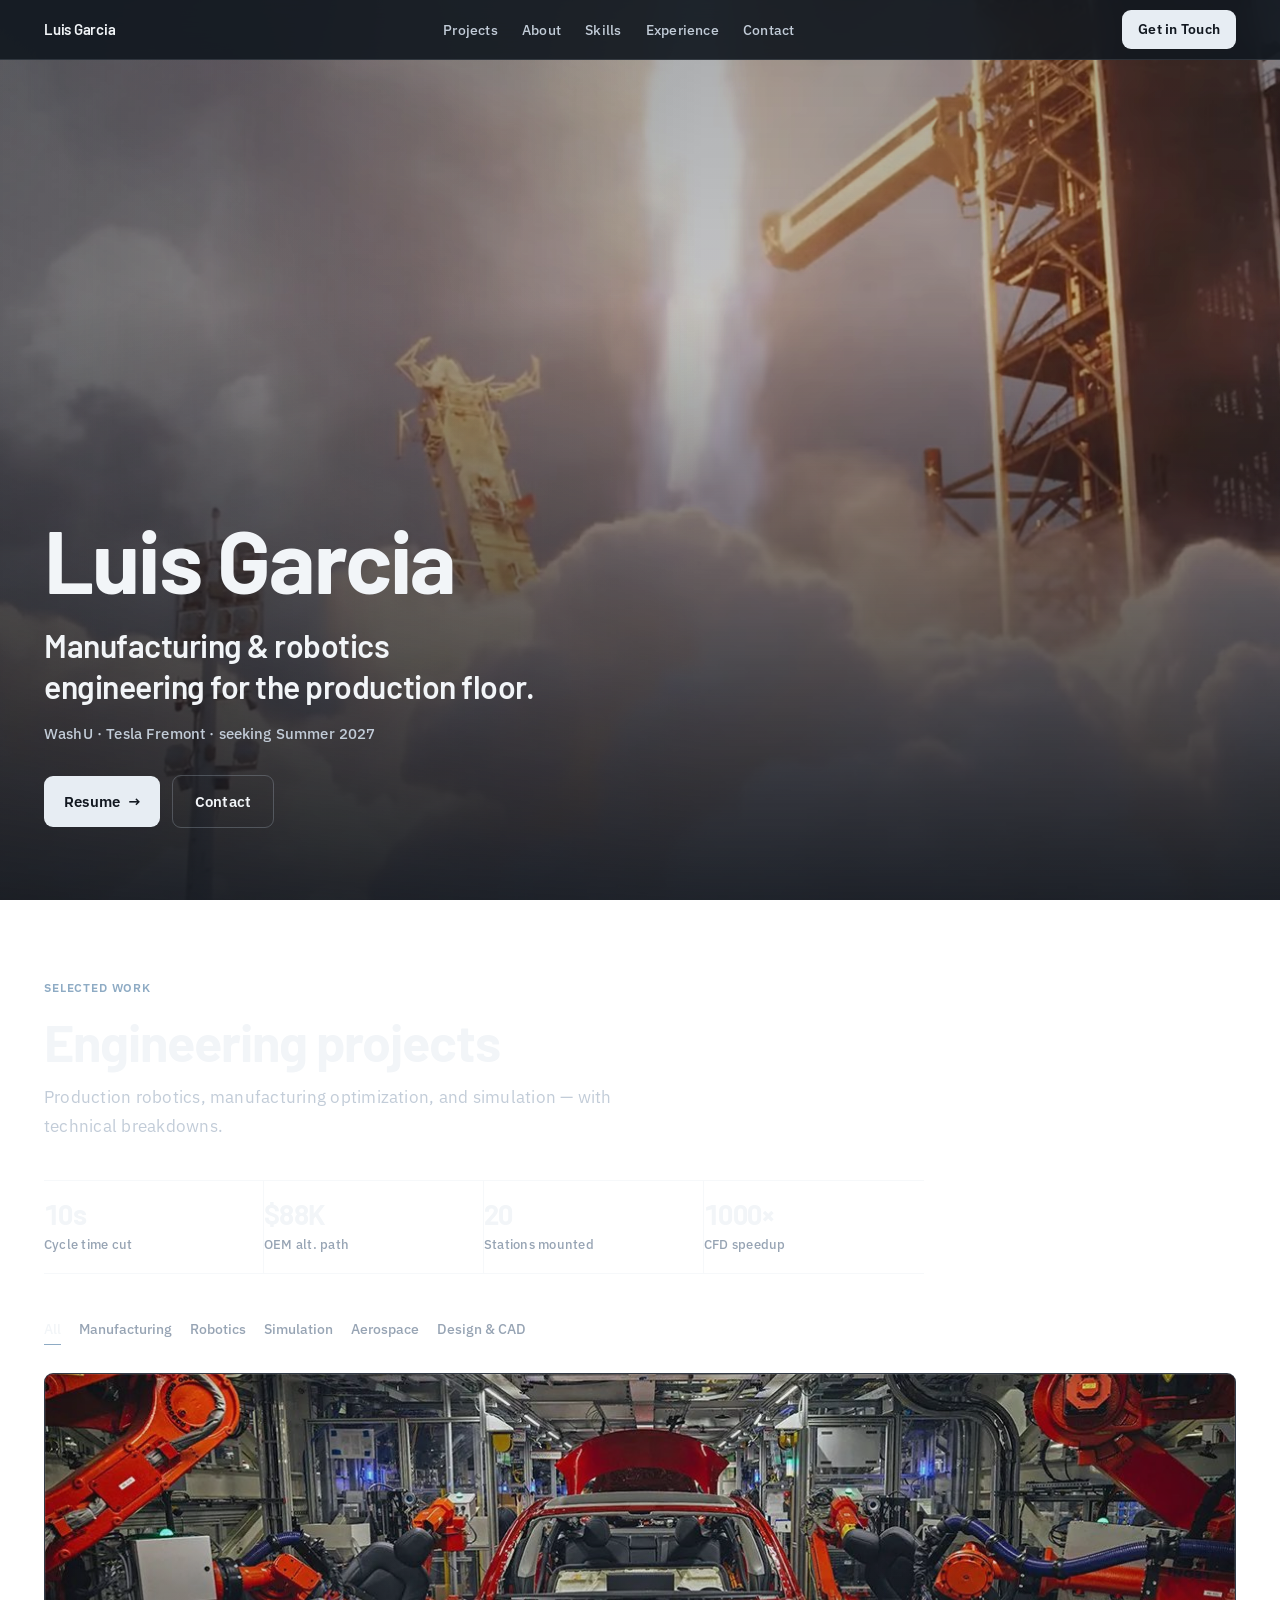
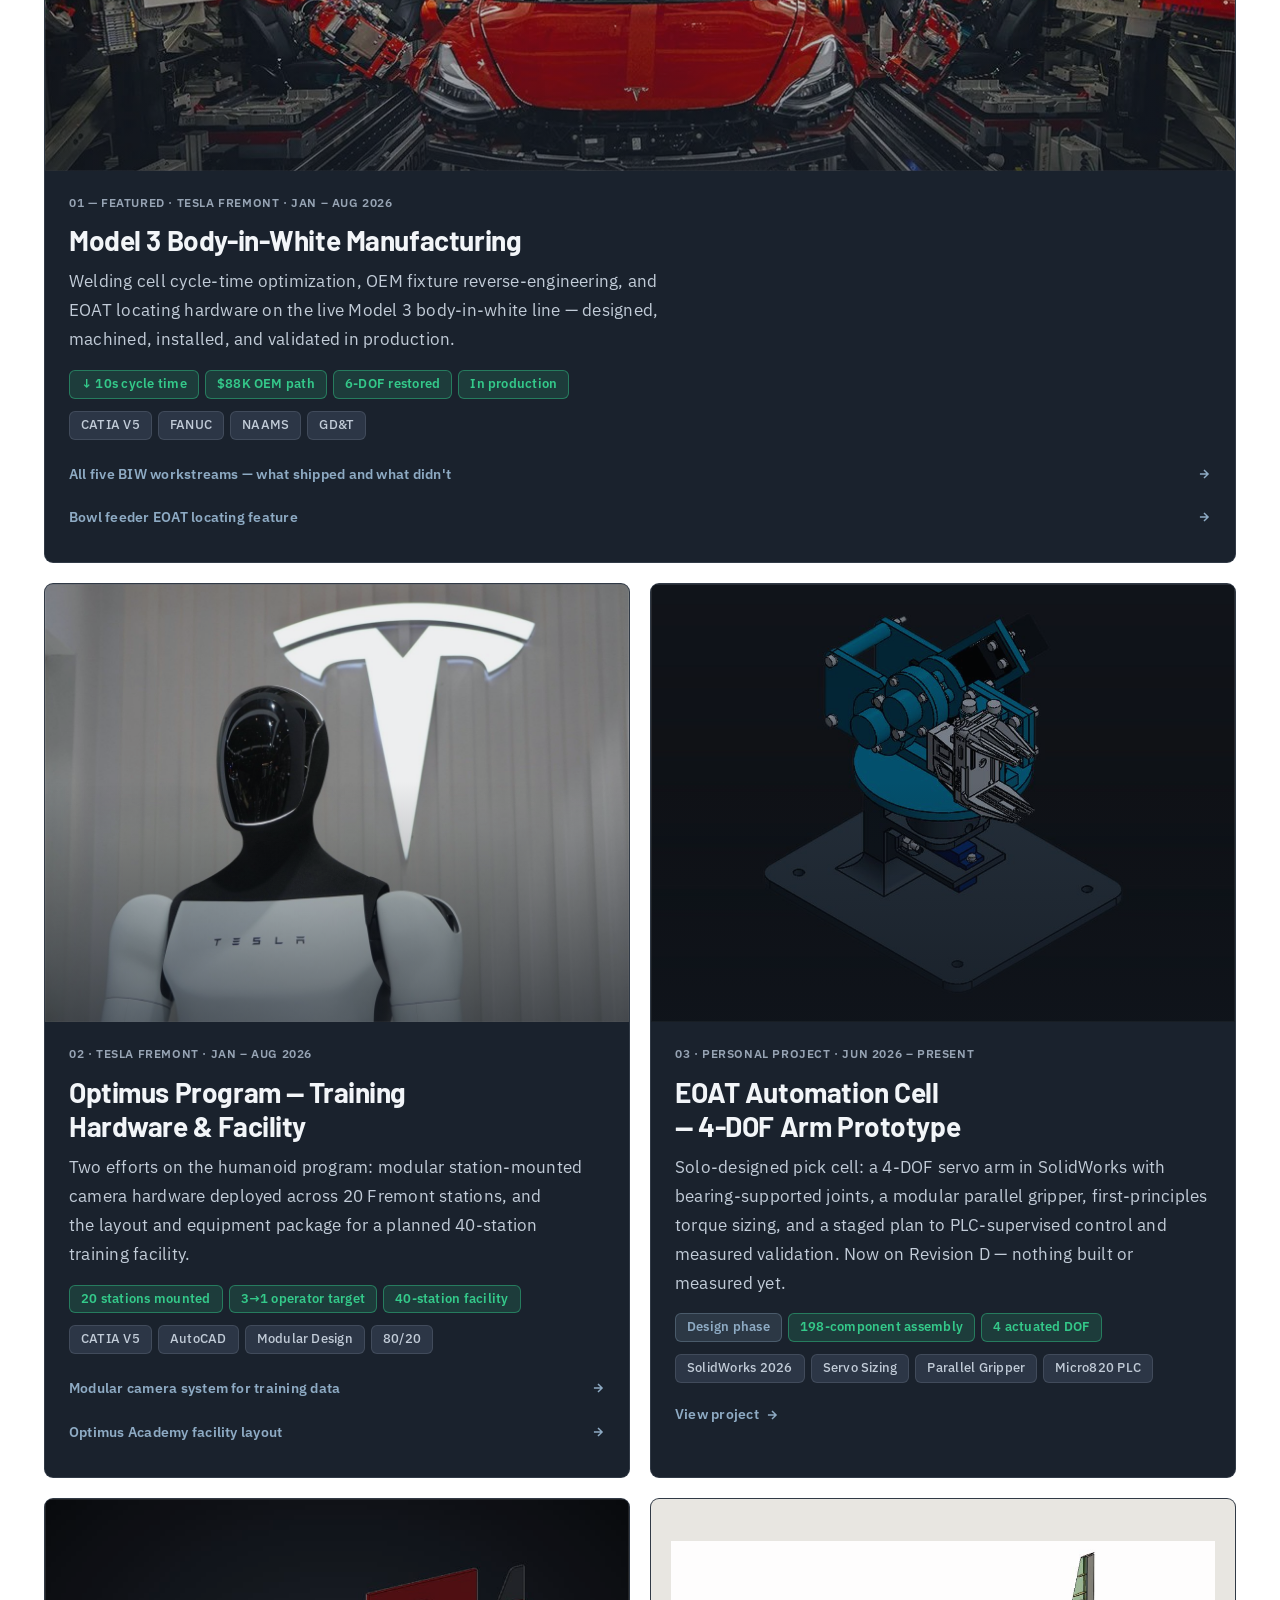
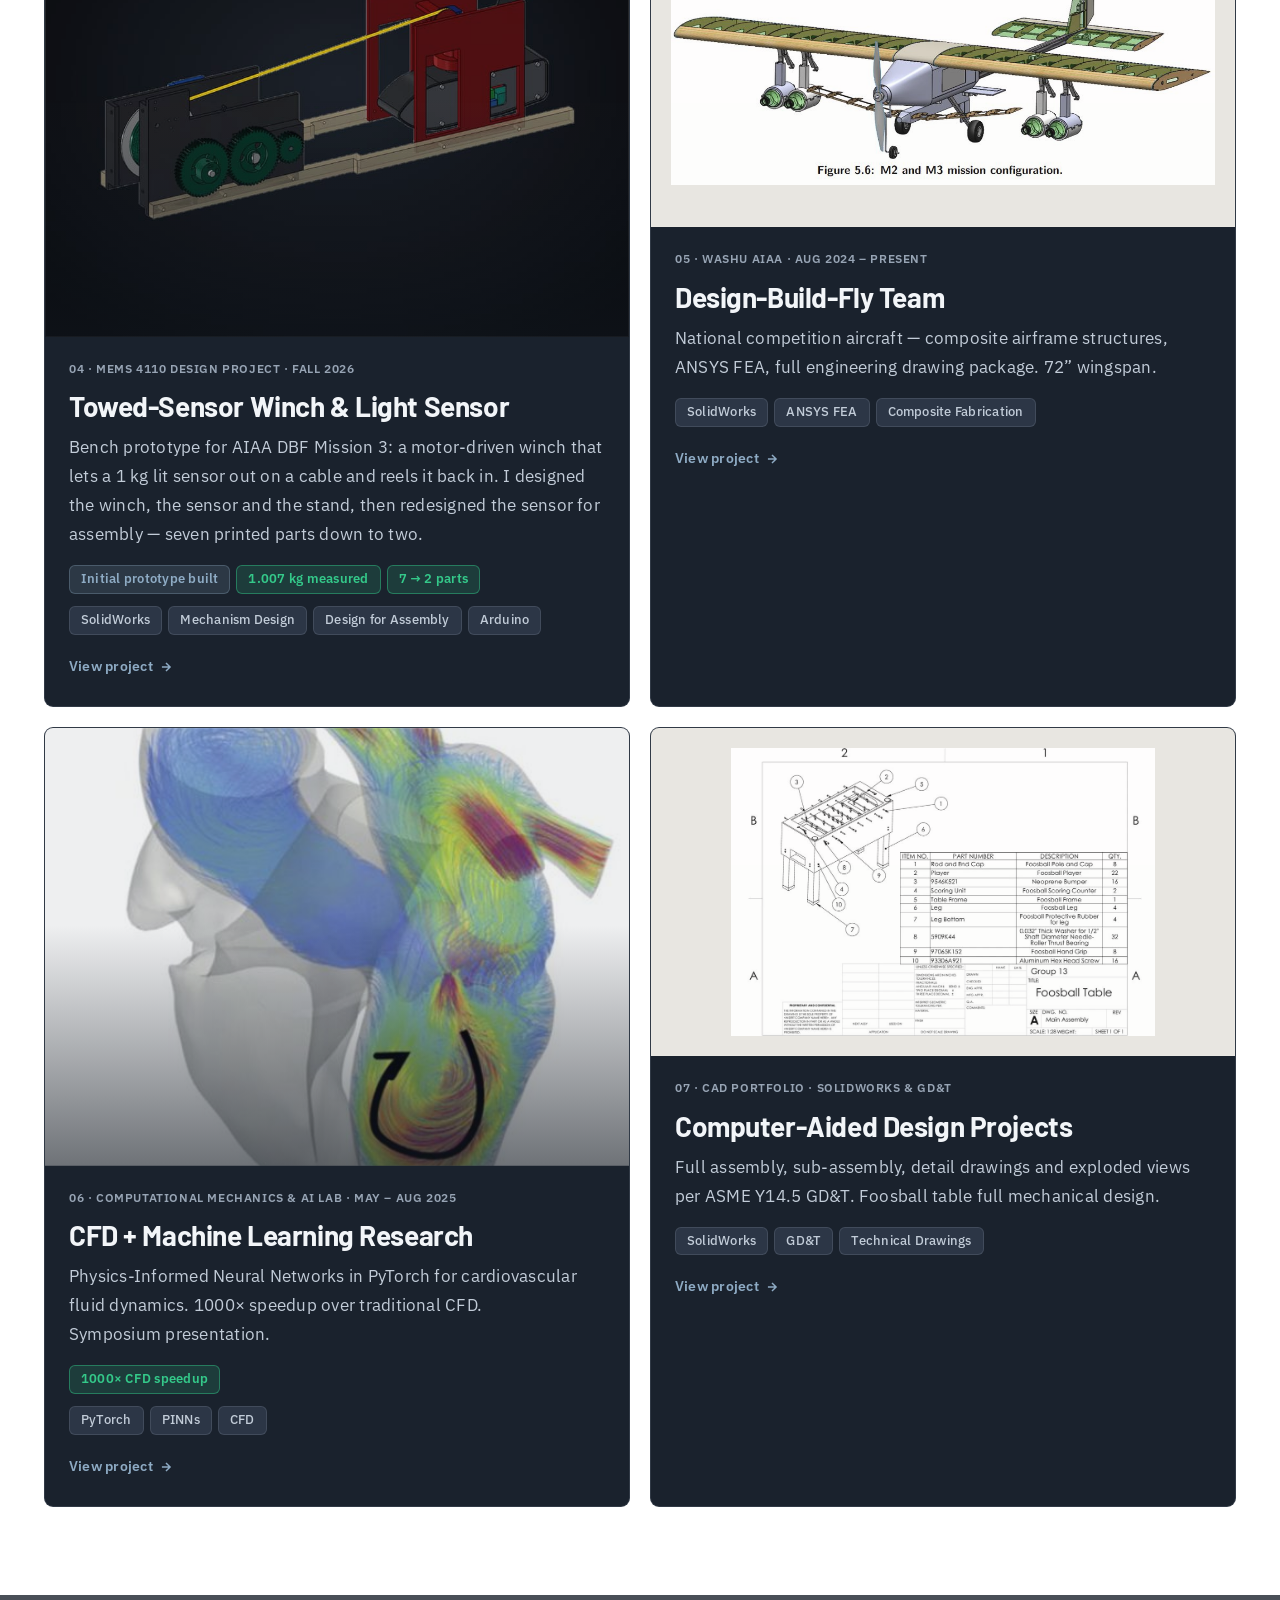
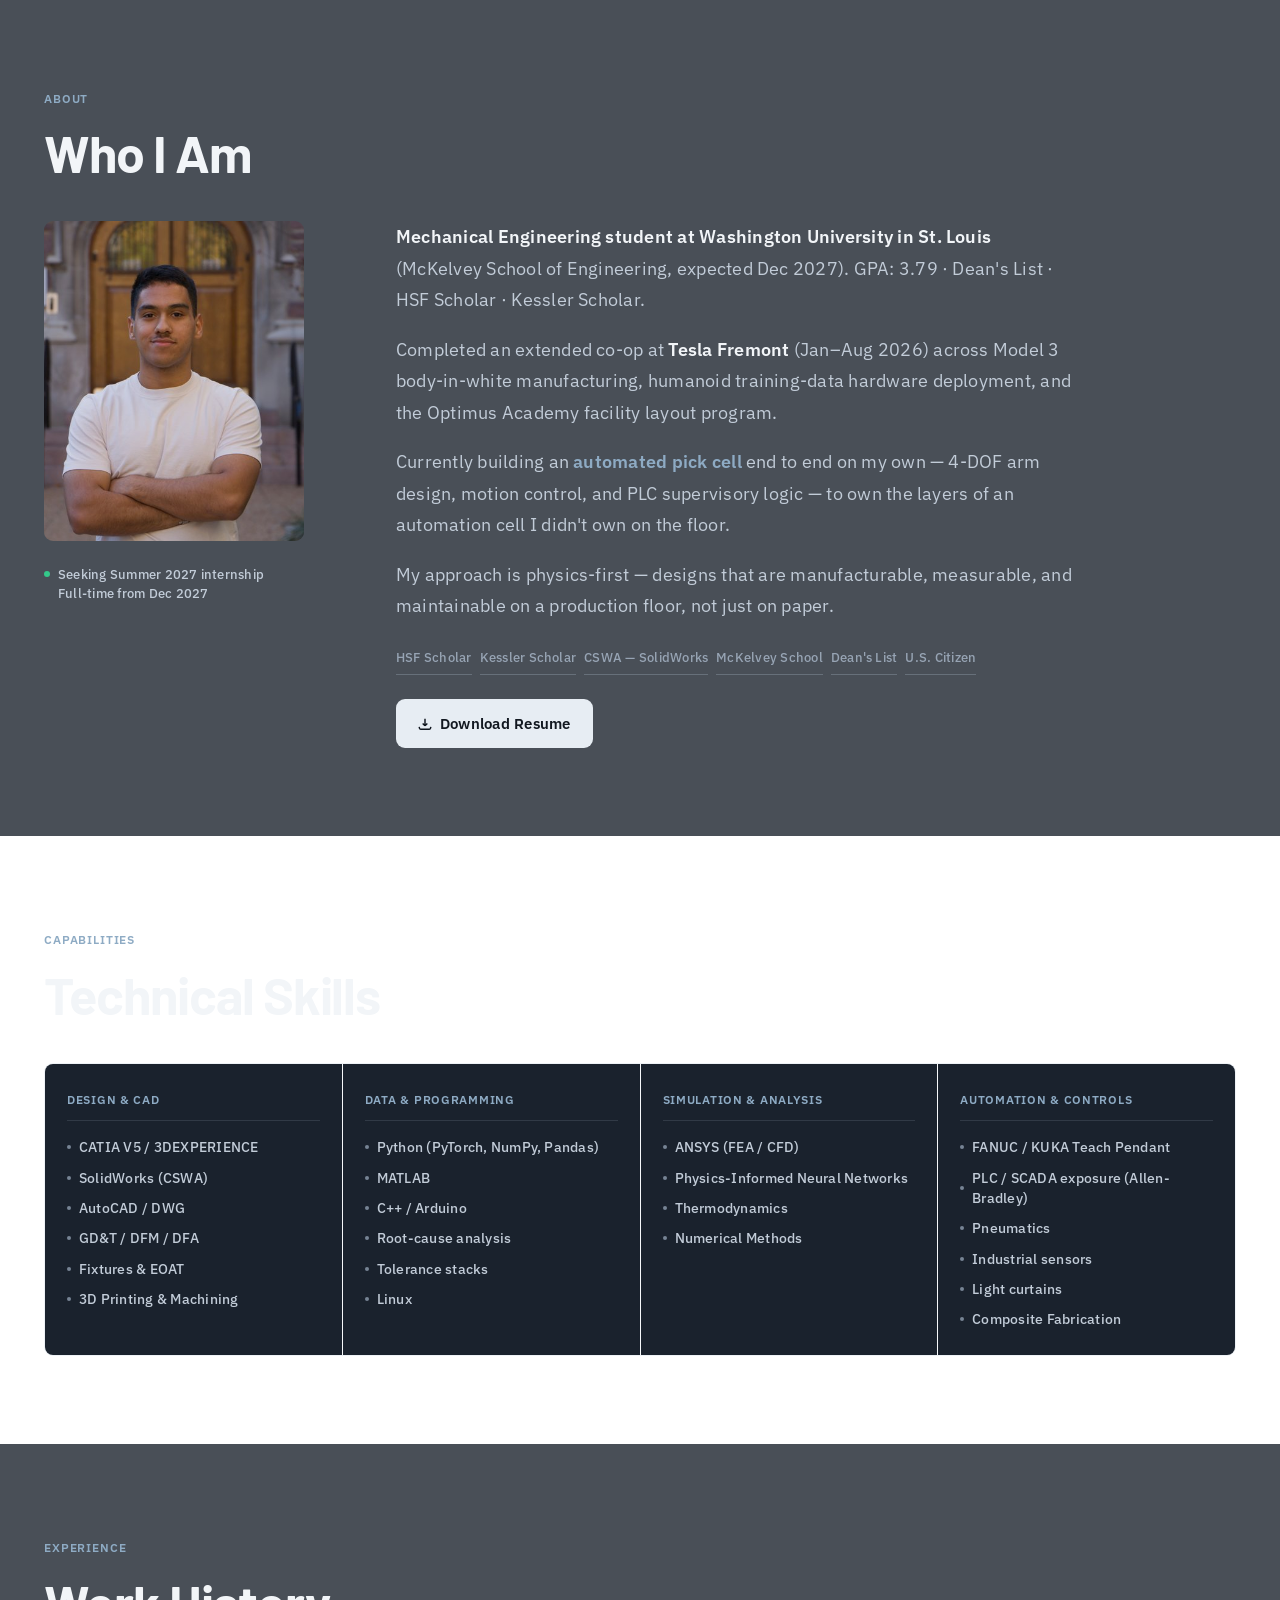
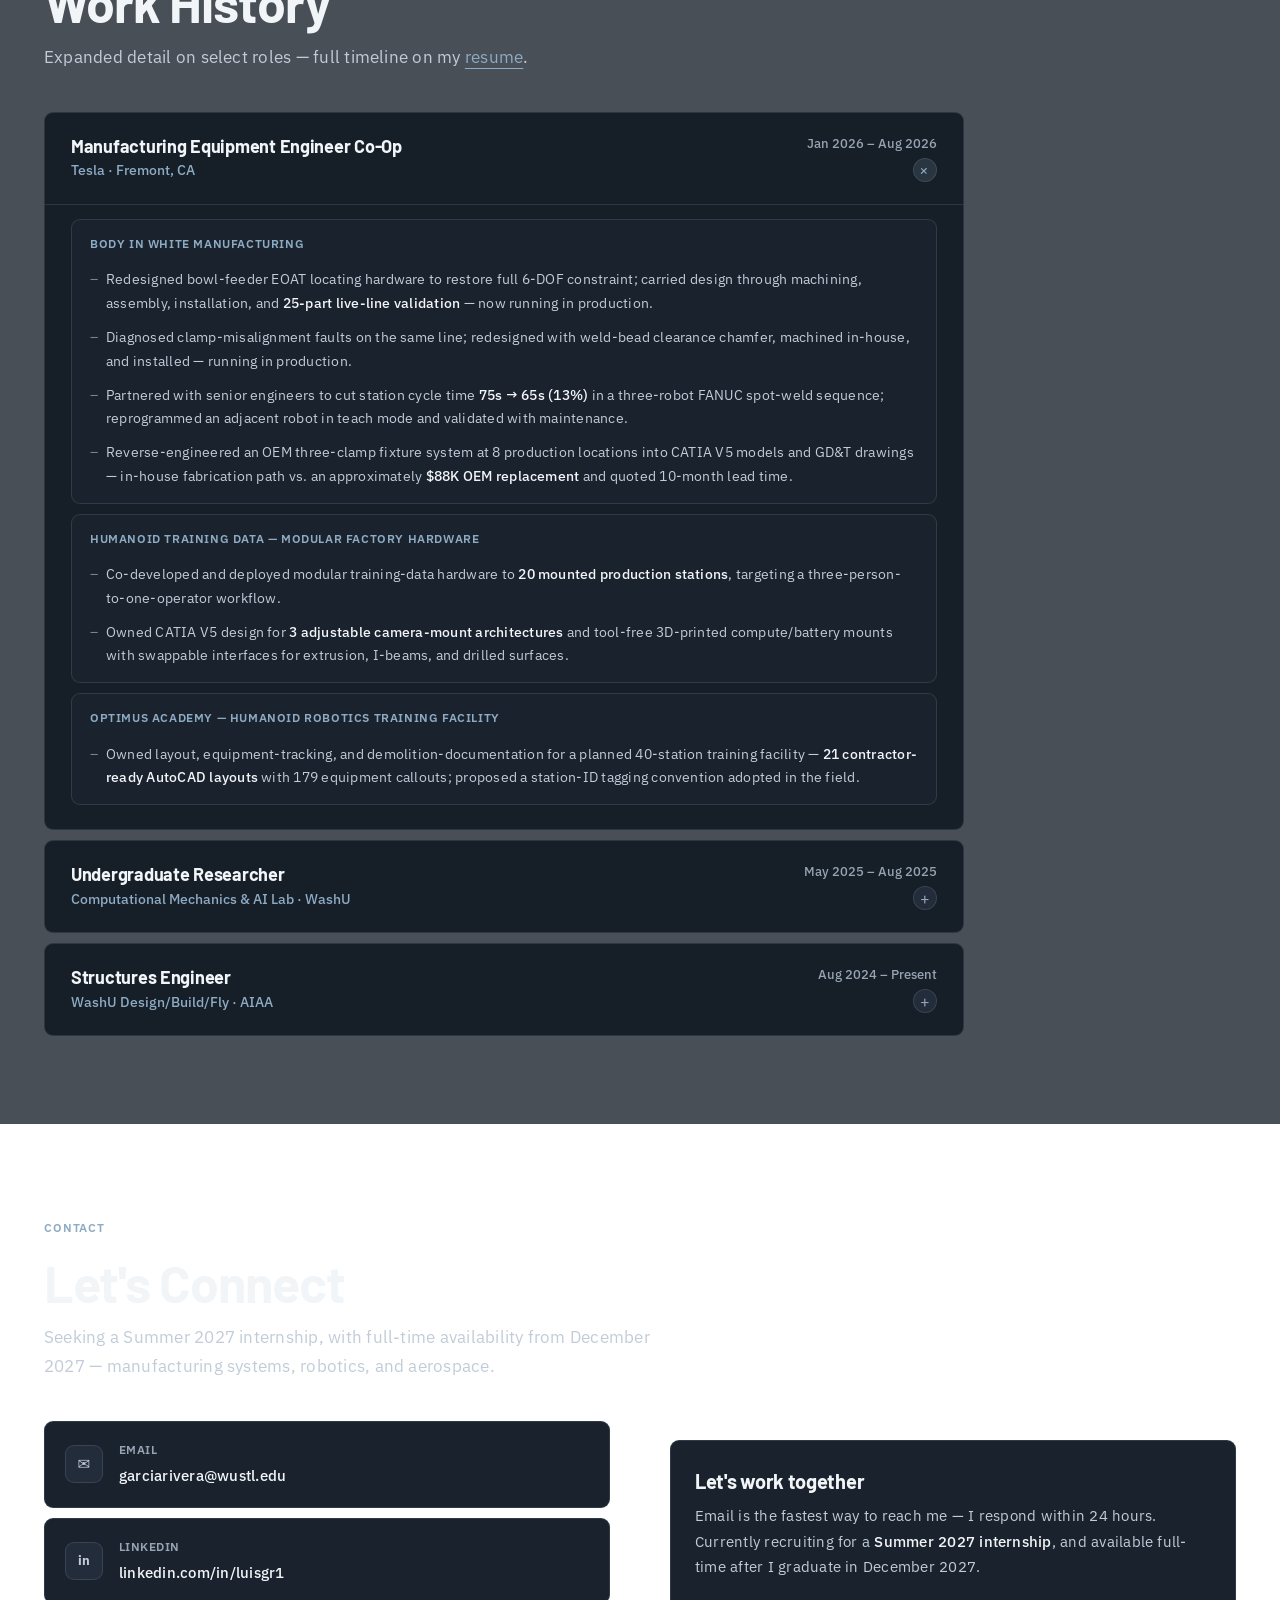
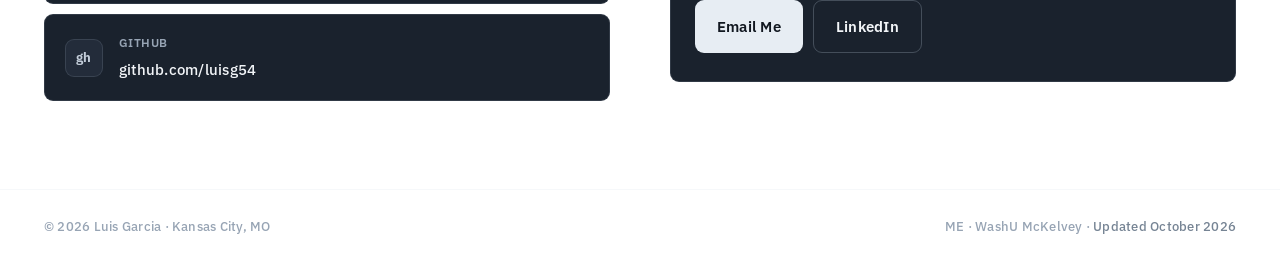
==== commit 28c16df8: "Further enlarge project titles and card body copy Raise card titles to 28px and project descriptions" ====
--- a/index.html
+++ b/index.html
@@ -16,7 +16,7 @@
 <link rel="preconnect" href="https://fonts.googleapis.com">
 <link rel="preconnect" href="https://fonts.gstatic.com" crossorigin>
 <link href="https://fonts.googleapis.com/css2?family=Barlow:wght@500;600;700&family=IBM+Plex+Sans:wght@300;400;500;600&display=swap" rel="stylesheet">
-<link rel="stylesheet" href="css/site.css?v=cool-steel-type">
+<link rel="stylesheet" href="css/site.css?v=cool-steel-type2">
 </head>
 <body>
 <a href="#work" class="skip-link">Skip to content</a>
--- a/css/site.css
+++ b/css/site.css
@@ -41,9 +41,9 @@
   --fs-ui:15px;
   --fs-body:17px;
   --fs-body-lg:18px;
-  --fs-card:1.5rem; /* 24px project titles */
-  --fs-section:clamp(2.125rem,4.6vw,3.125rem); /* ~34–50 */
-  --fs-display:clamp(3rem,7.5vw,5.25rem);
+  --fs-card:1.75rem; /* 28px project titles */
+  --fs-section:clamp(2.25rem,4.8vw,3.25rem); /* ~36–52 */
+  --fs-display:clamp(3.25rem,8vw,5.5rem);
   --lh-body:1.7;
   --lh-ui:1.45;
   --measure:62ch;
@@ -345,7 +345,7 @@
   text-wrap:balance
 }
 .proj-desc{
-  font-family:var(--font-ui);font-size:var(--fs-ui);font-weight:400;color:var(--text2);
+  font-family:var(--font-ui);font-size:var(--fs-body);font-weight:400;color:var(--text2);
   line-height:var(--lh-body);margin-bottom:16px;max-width:var(--measure);text-wrap:pretty
 }
 .proj-metrics{display:flex;flex-wrap:wrap;gap:6px;margin-bottom:12px}
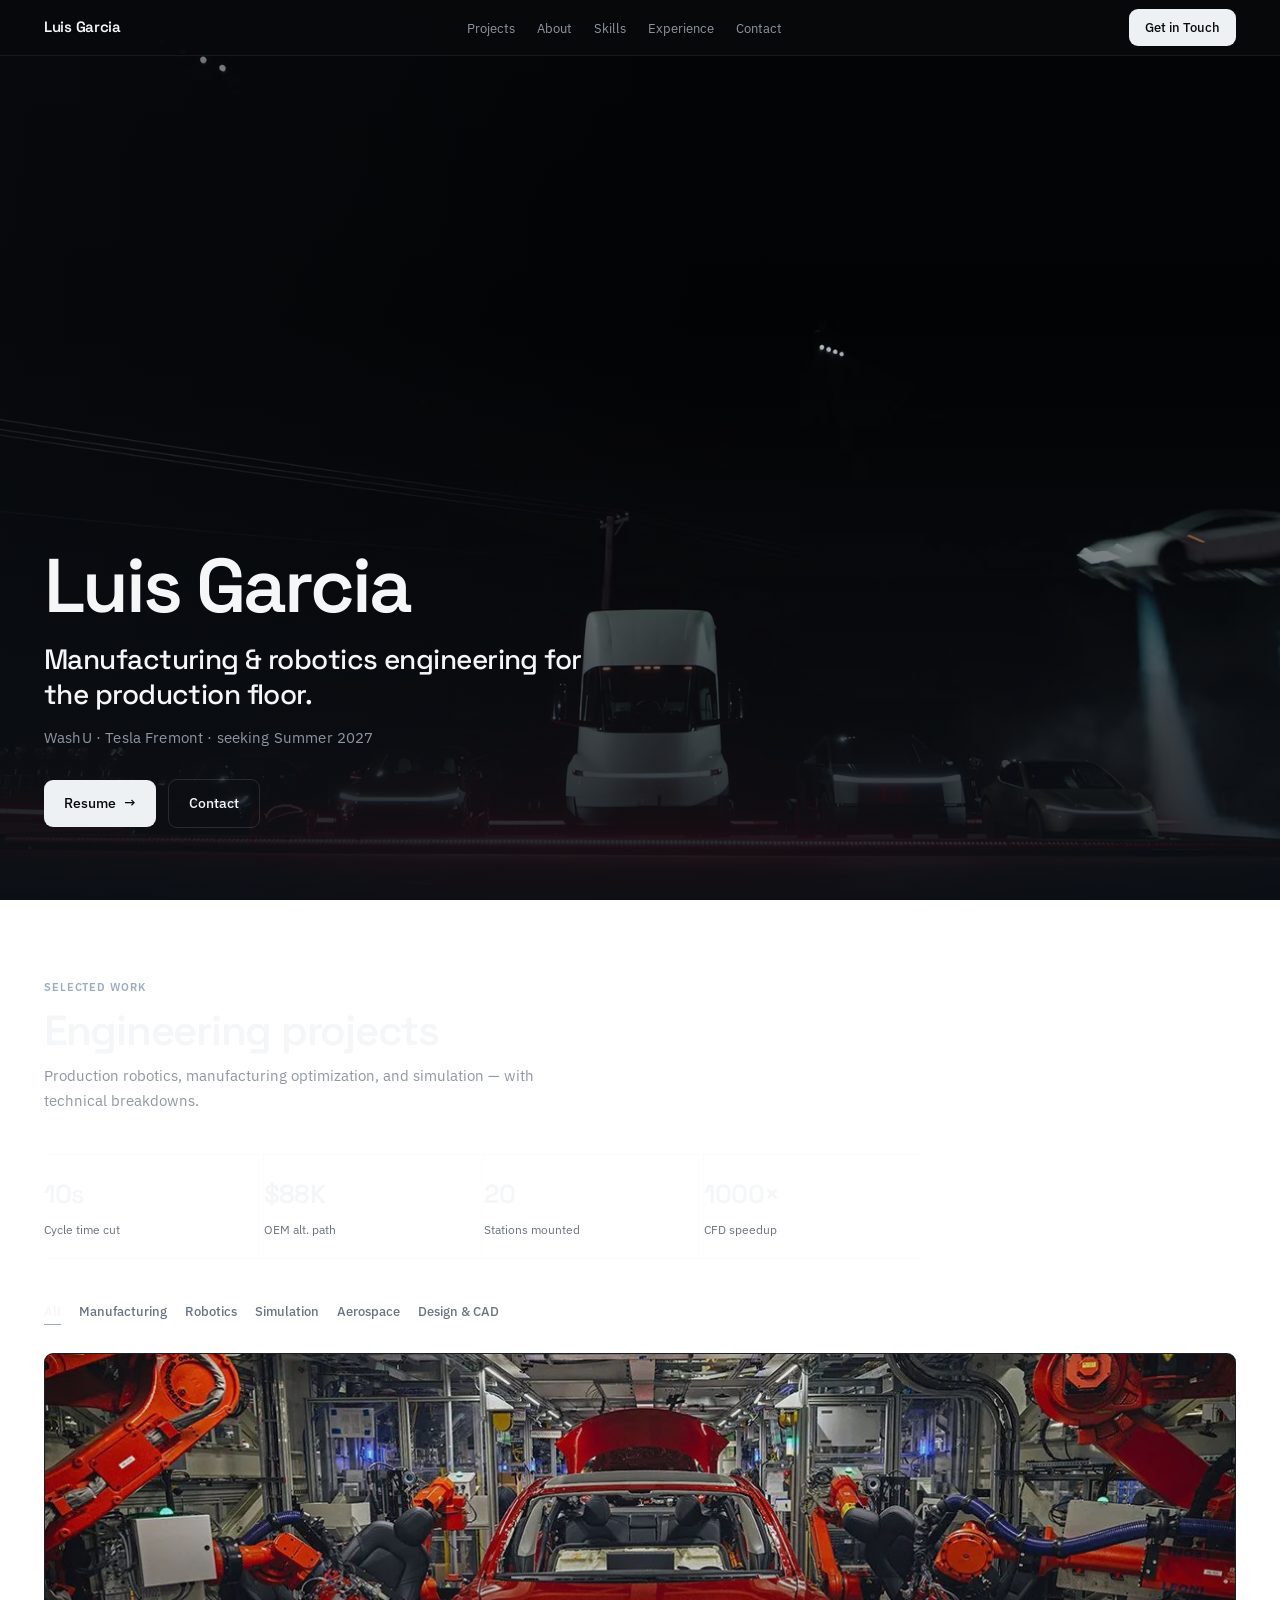
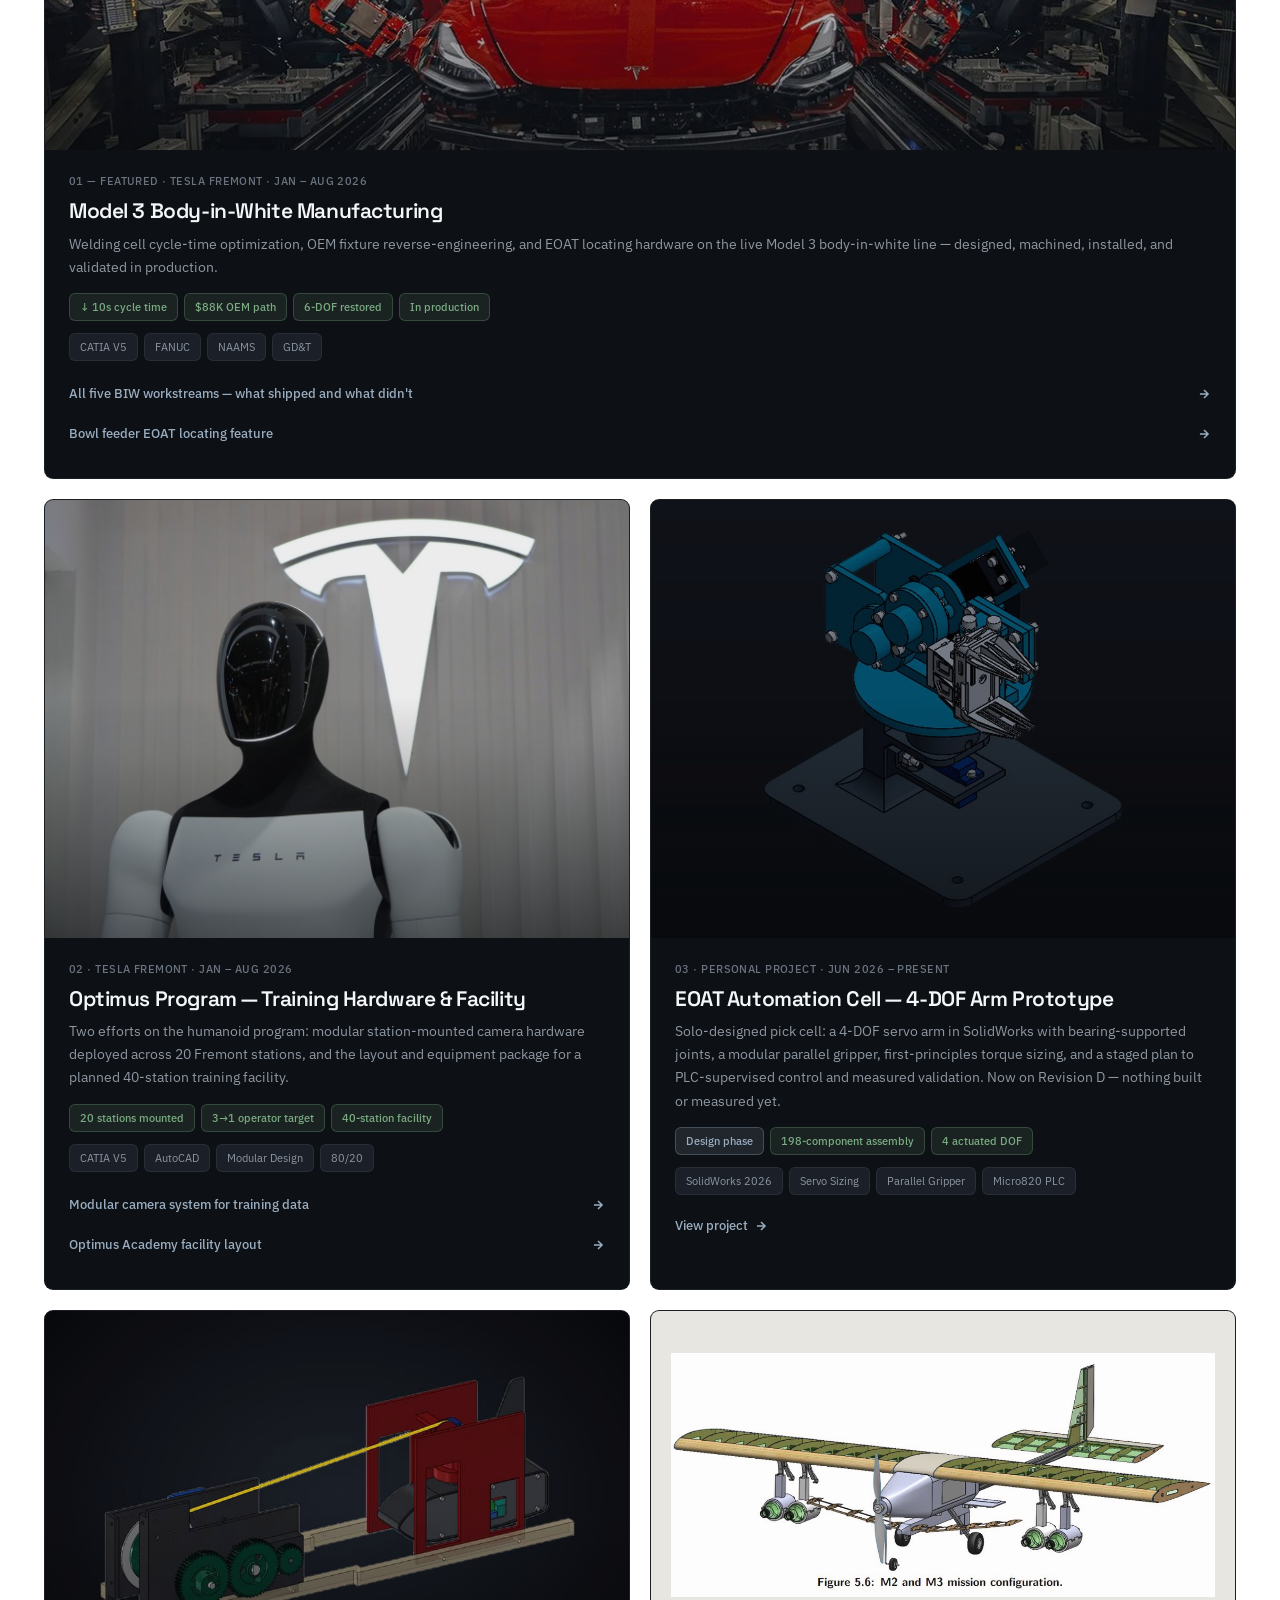
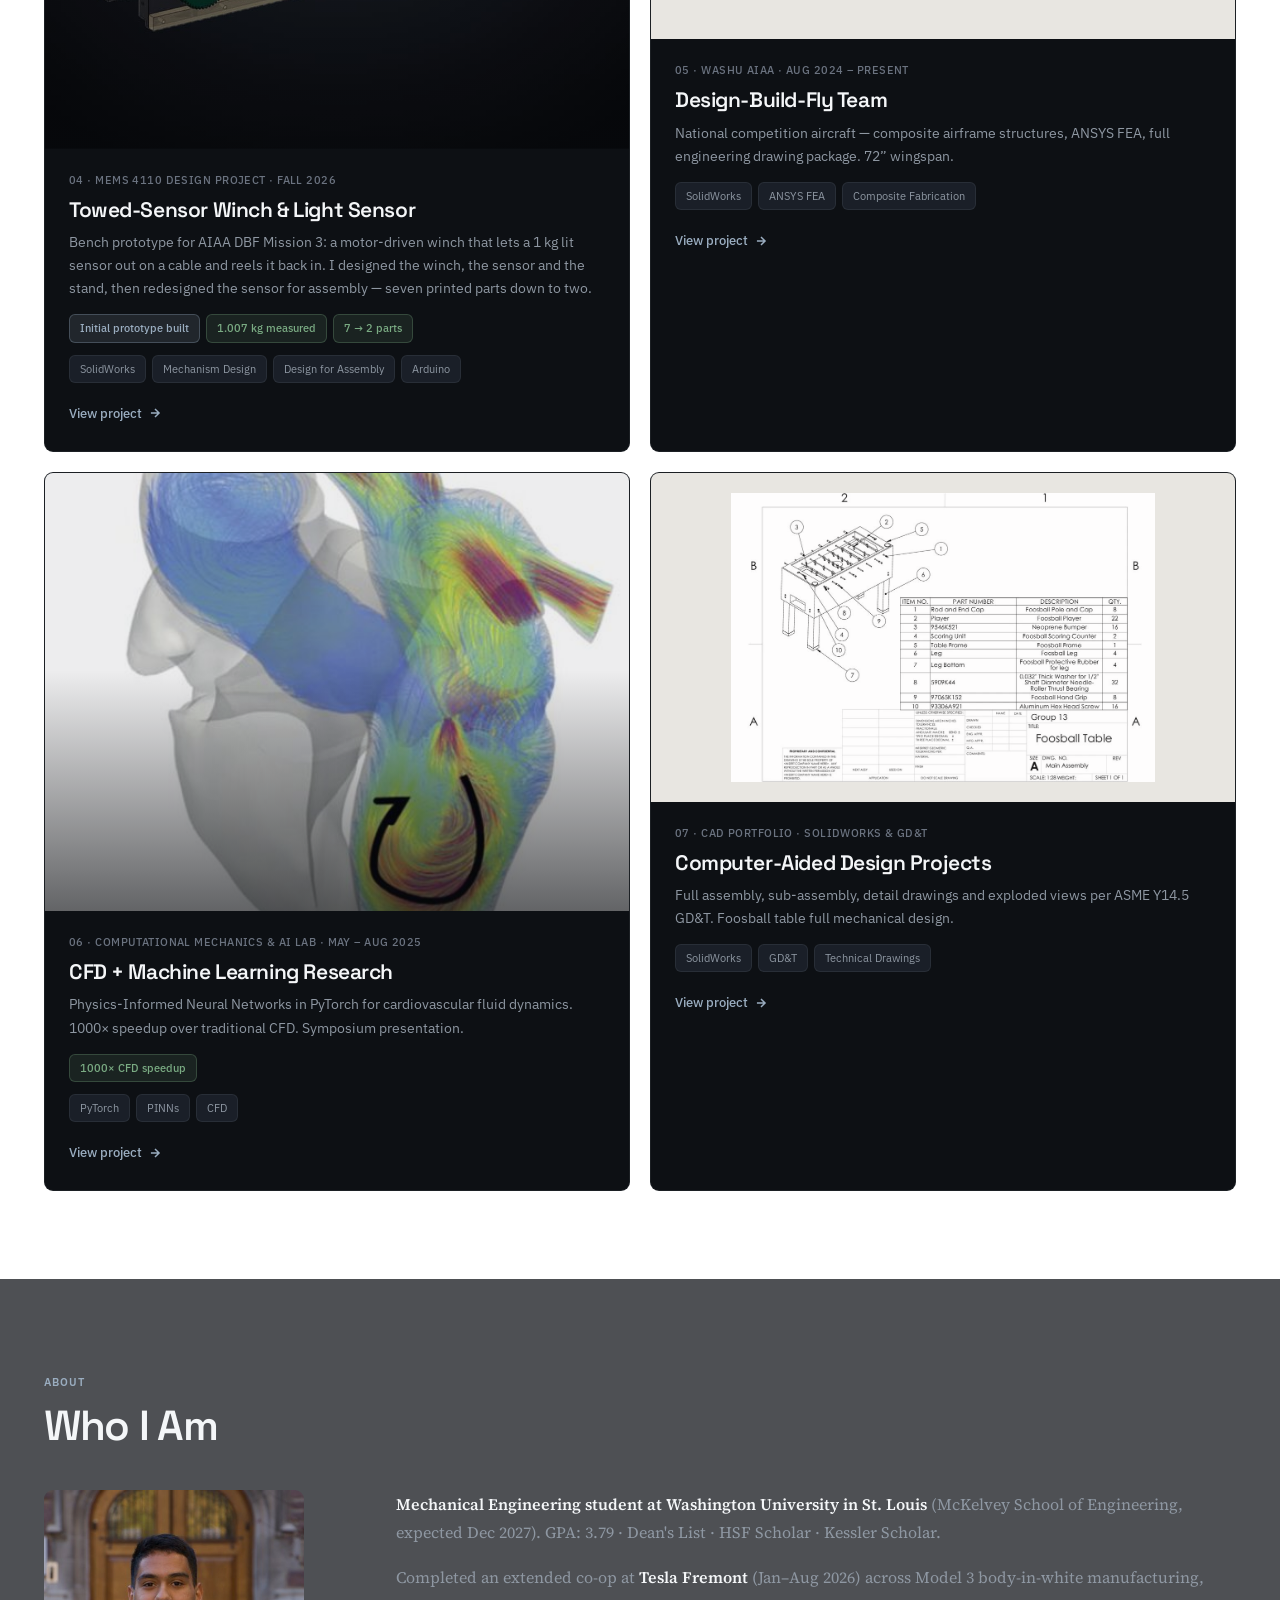
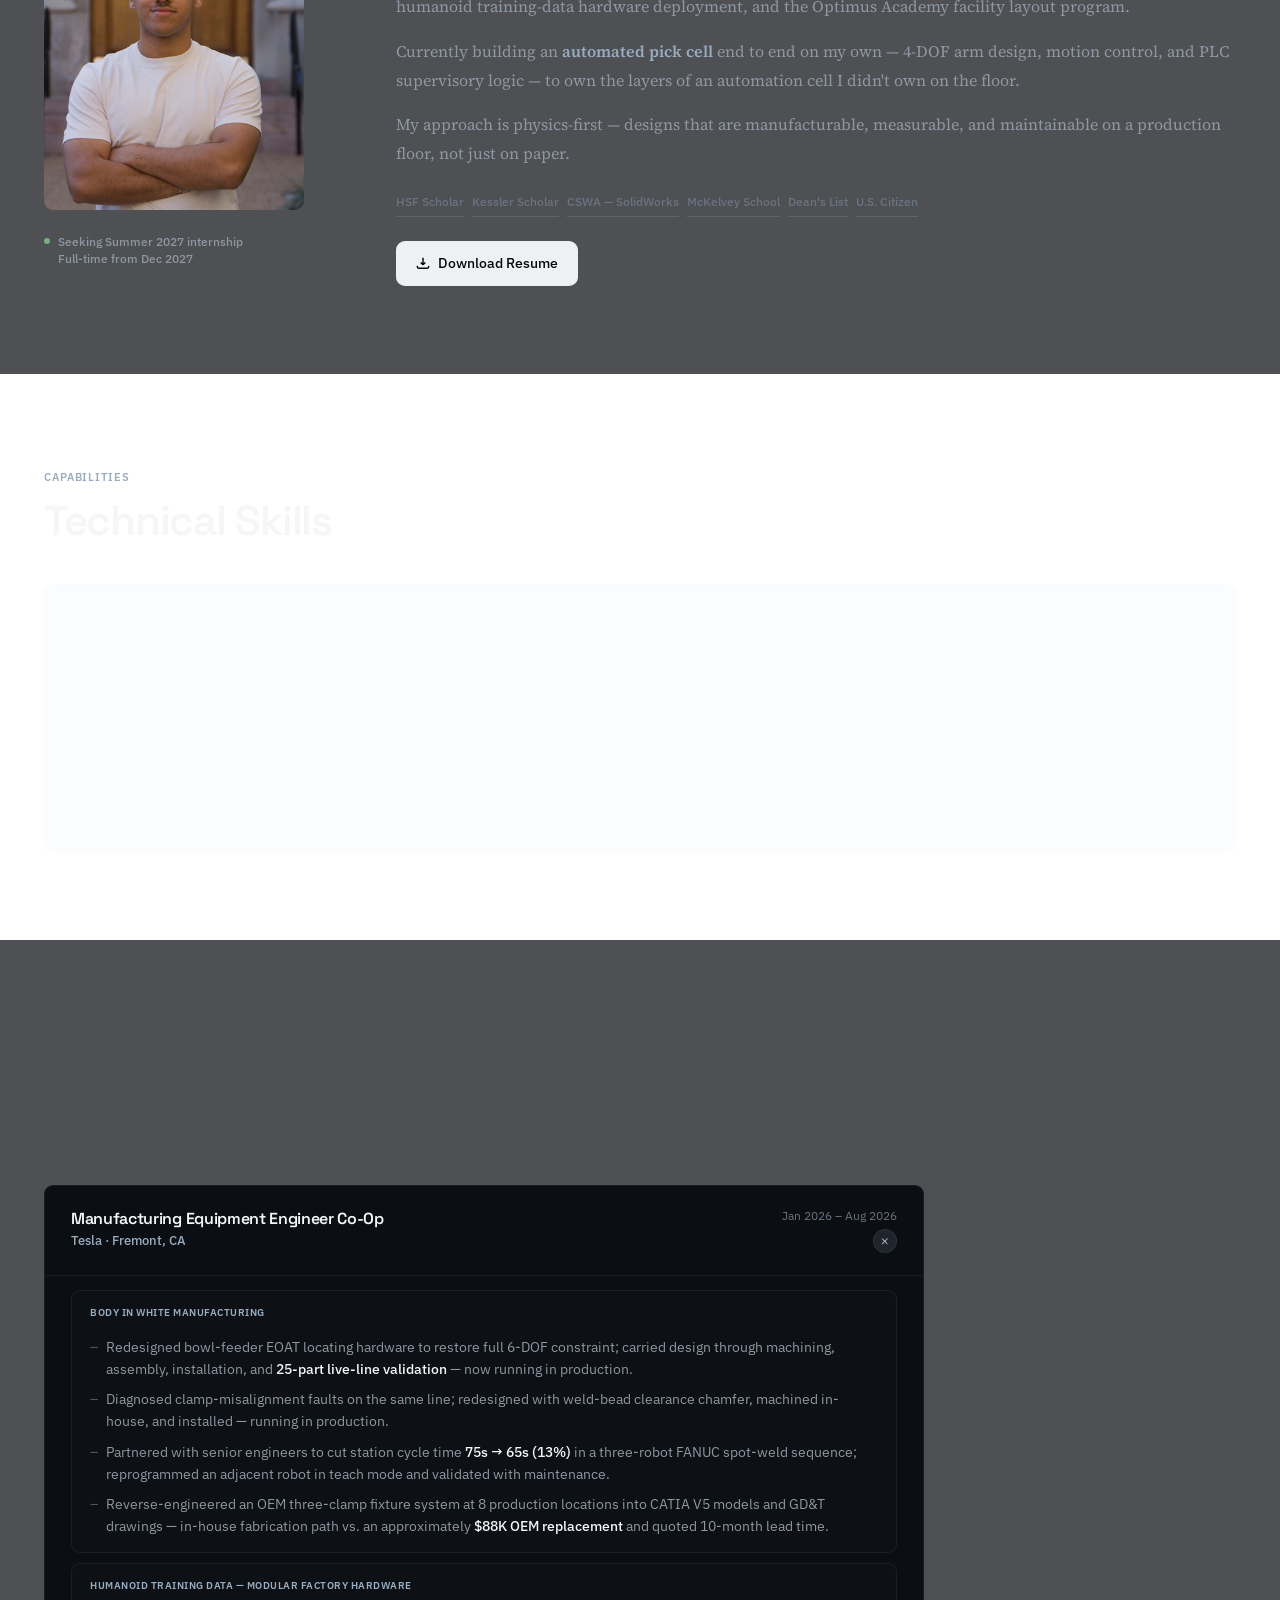
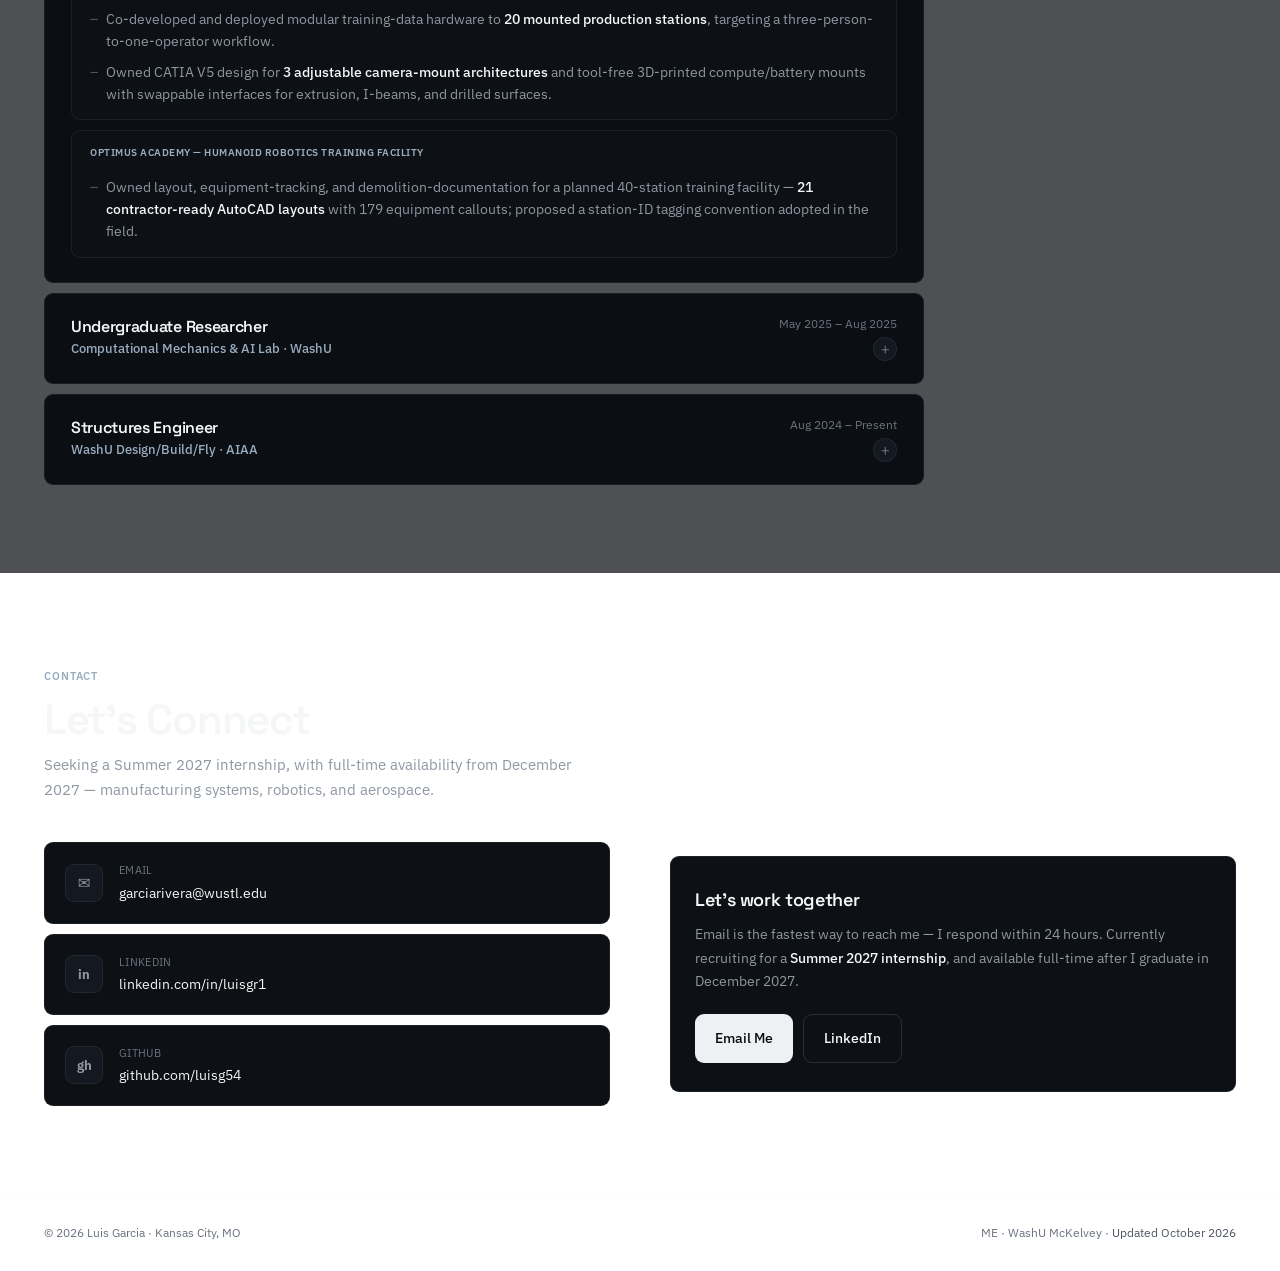
==== commit 9179c54e: "Restore graphite shop-floor theme and NASA↔Roadster hero Revert cool-steel (Barlow / lifted slate / " ====
--- a/index.html
+++ b/index.html
@@ -15,8 +15,8 @@
 <link rel="icon" href="images/favicon.svg" type="image/svg+xml">
 <link rel="preconnect" href="https://fonts.googleapis.com">
 <link rel="preconnect" href="https://fonts.gstatic.com" crossorigin>
-<link href="https://fonts.googleapis.com/css2?family=Barlow:wght@500;600;700&family=IBM+Plex+Sans:wght@300;400;500;600&display=swap" rel="stylesheet">
-<link rel="stylesheet" href="css/site.css?v=cool-steel-type2">
+<link href="https://fonts.googleapis.com/css2?family=IBM+Plex+Sans:wght@300;400;500;600&family=Source+Serif+4:opsz,wght@8..60,400;8..60,600&family=Space+Grotesk:wght@400;500;600&display=swap" rel="stylesheet">
+<link rel="stylesheet" href="css/site.css?v=theme-revert-dual-hero">
 </head>
 <body>
 <a href="#work" class="skip-link">Skip to content</a>
@@ -34,33 +34,61 @@
 </nav>
 
 <header class="home-hero" id="top">
-  <!-- Single full-bleed hero: swap images/hero-nasa-launch.* (+ poster) to change media -->
-  <div class="home-hero-media" aria-hidden="true">
-    <picture class="home-hero-static">
-      <img
-        class="home-hero-motion"
-        src="images/hero-nasa-launch-poster.jpg?v=nasa-only"
-        alt=""
+  <div class="home-hero-media" aria-hidden="true" data-hero-crossfade>
+    <div class="home-hero-layer home-hero-layer-base is-active">
+      <picture class="home-hero-static">
+        <img
+          class="home-hero-motion"
+          src="images/hero-nasa-launch-poster.jpg?v=medium"
+          alt=""
+          width="1920"
+          height="1080"
+          decoding="async"
+        >
+      </picture>
+      <video
+        class="home-hero-video home-hero-motion"
+        poster="images/hero-nasa-launch-poster.jpg?v=medium"
         width="1920"
         height="1080"
-        decoding="async"
+        muted
+        autoplay
+        loop
+        playsinline
+        preload="metadata"
       >
-    </picture>
-    <video
-      class="home-hero-video home-hero-motion"
-      poster="images/hero-nasa-launch-poster.jpg?v=nasa-only"
-      width="1920"
-      height="1080"
-      muted
-      autoplay
-      loop
-      playsinline
-      preload="metadata"
-    >
-      <source src="images/hero-nasa-launch.webm?v=nasa-only" type="video/webm">
-      <source src="images/hero-nasa-launch.mp4?v=nasa-only" type="video/mp4">
-      <img src="images/hero-nasa-launch.gif?v=nasa-only" alt="" width="400" height="225">
-    </video>
+        <source src="images/hero-nasa-launch.webm?v=medium" type="video/webm">
+        <source src="images/hero-nasa-launch.mp4?v=medium" type="video/mp4">
+        <img src="images/hero-nasa-launch.gif?v=medium" alt="" width="400" height="225">
+      </video>
+    </div>
+    <div class="home-hero-layer home-hero-layer-overlay">
+      <picture class="home-hero-static">
+        <img
+          class="home-hero-motion home-hero-overlay-img"
+          src="images/hero-roadster-kickflip-poster.jpg"
+          alt=""
+          width="1920"
+          height="1080"
+          decoding="async"
+        >
+      </picture>
+      <video
+        class="home-hero-video home-hero-motion home-hero-overlay-img"
+        poster="images/hero-roadster-kickflip-poster.jpg"
+        width="1920"
+        height="1080"
+        muted
+        autoplay
+        loop
+        playsinline
+        preload="metadata"
+      >
+        <source src="images/hero-roadster-kickflip.webm" type="video/webm">
+        <source src="images/hero-roadster-kickflip.mp4" type="video/mp4">
+        <img src="images/hero-roadster-kickflip.gif" alt="" width="480" height="270">
+      </video>
+    </div>
   </div>
   <div class="home-hero-scrim" aria-hidden="true"></div>
   <div class="home-hero-inner">
@@ -322,7 +350,7 @@
   <p>ME · WashU McKelvey · <span style="color:var(--text4)">Updated October 2026</span></p>
 </footer>
 
-<script src="js/site.js?v=hero-nasa-only" defer></script>
+<script src="js/site.js" defer></script>
 
 <script type="application/ld+json">
 {
--- a/css/site.css
+++ b/css/site.css
@@ -1,62 +1,47 @@
-/* Cool steel industrial — shared site styles */
+/* Shop-floor editorial — shared site styles */
 *,*::before,*::after{box-sizing:border-box;margin:0;padding:0}
 
 :root{
-  /* Lifted slate canvas — dark/black only, not near-void */
-  --bg:#121820;
-  --bg2:#1a222d;
-  --bg3:#232c3a;
-  --bg4:#2c3646;
-  --surface:#161e28;
-  --border:rgba(190,205,220,0.14);
-  --border2:rgba(190,205,220,0.26);
-  /* Brighter body/secondary so type does not read faded */
-  --text:#f2f5f8;
-  --text2:#c2ccd8;
-  --text3:#97a4b4;
-  --text4:#768494;
+  /* Near-black / graphite canvas — avoid muddy mid-gray */
+  --bg:#07090c;
+  --bg2:#0d1014;
+  --bg3:#141820;
+  --bg4:#1a1f28;
+  --surface:#0b0e12;
+  --border:rgba(200,210,220,0.08);
+  --border2:rgba(200,210,220,0.15);
+  /* Near-white titles/metrics vs darker secondary body/labels */
+  --text:#f4f6f8;
+  --text2:#8e97a2;
+  --text3:#6b7380;
+  --text4:#4e5662;
   /* Cool steel accent — no copper/amber/orange */
-  --accent:#8eabc4;
-  --accent-bright:#b4c7d8;
-  --accent2:rgba(142,171,196,0.16);
-  --accent-ink:#121820;
-  --cta-bg:#e7edf3;
-  --cta-bg-hover:#f4f7fa;
-  --cta-ink:#121820;
-  /* Cool industrial green — distinct from muted skill tags */
-  --green:#34c98a;
-  --green2:rgba(52,201,138,0.16);
-  --green-border:rgba(52,201,138,0.45);
-  --amber:#8eabc4;
-  --amber2:rgba(142,171,196,0.16);
+  --accent:#9aadc0;
+  --accent-bright:#b6c5d4;
+  --accent2:rgba(154,173,192,0.14);
+  --accent-ink:#07090c;
+  --cta-bg:#eef1f4;
+  --cta-bg-hover:#f7f8fa;
+  --cta-ink:#07090c;
+  --green:#7aab83;
+  --green2:rgba(122,171,131,0.12);
+  --amber:#9aadc0;
+  --amber2:rgba(154,173,192,0.14);
   --red:#d0685e;
   --r:9px;
-  --font-display:"Barlow",var(--font-ui);
-  --font-body:"IBM Plex Sans",system-ui,sans-serif;
+  --font-display:"Space Grotesk",system-ui,sans-serif;
+  --font-body:"Source Serif 4",Georgia,"Times New Roman",serif;
   --font-ui:"IBM Plex Sans",system-ui,sans-serif;
-  /* Confident portfolio type scale (jakubkrehel/impeccable: role sizes + dark LH/tracking) */
-  --fs-overline:12px;
-  --fs-caption:13px;
-  --fs-meta:14px;
-  --fs-ui:15px;
-  --fs-body:17px;
-  --fs-body-lg:18px;
-  --fs-card:1.75rem; /* 28px project titles */
-  --fs-section:clamp(2.25rem,4.8vw,3.25rem); /* ~36–52 */
-  --fs-display:clamp(3.25rem,8vw,5.5rem);
-  --lh-body:1.7;
-  --lh-ui:1.45;
-  --measure:62ch;
-  --nav-h:60px;
-  --content-max:1000px;
+  --nav-h:56px;
+  --content-max:960px;
   --blueprint:
-    linear-gradient(rgba(170,190,210,0.05) 1px,transparent 1px),
-    linear-gradient(90deg,rgba(170,190,210,0.05) 1px,transparent 1px);
+    linear-gradient(rgba(180,195,210,0.028) 1px,transparent 1px),
+    linear-gradient(90deg,rgba(180,195,210,0.028) 1px,transparent 1px);
   --brush:
     repeating-linear-gradient(
       118deg,
       transparent 0 2px,
-      rgba(255,255,255,0.012) 2px 3px
+      rgba(255,255,255,0.01) 2px 3px
     );
 }
 
@@ -65,26 +50,22 @@
   background:
     var(--brush),
     var(--blueprint),
-    radial-gradient(ellipse 130% 85% at 70% -20%,#243041 0%,var(--bg) 52%),
-    linear-gradient(180deg,#121820 0%,#0f141b 100%);
-  background-size:auto,46px 46px,auto,auto;
+    radial-gradient(ellipse 120% 80% at 50% -10%,#12161d 0%,var(--bg) 55%);
+  background-size:auto,48px 48px,auto;
   background-attachment:fixed;
   color:var(--text);
   font-family:var(--font-body);
-  font-size:var(--fs-body);
-  line-height:var(--lh-body);
-  letter-spacing:.014em;
-  font-weight:400;
+  font-size:16px;
+  line-height:1.65;
   overflow-x:hidden;
   -webkit-font-smoothing:antialiased;
 }
-::selection{background:rgba(142,171,196,.35);color:var(--text)}
 
 /* —— A11y —— */
 .skip-link{
   position:absolute;left:-9999px;top:0;z-index:300;
   background:var(--cta-bg);color:var(--cta-ink);
-  font-family:var(--font-ui);font-size:var(--fs-meta);font-weight:500;
+  font-family:var(--font-ui);font-size:13px;font-weight:500;
   padding:10px 18px;border-radius:0 0 var(--r) 0;text-decoration:none
 }
 .skip-link:focus{left:0}
@@ -97,22 +78,22 @@
   position:fixed;top:0;left:0;right:0;z-index:200;
   display:flex;align-items:center;justify-content:space-between;
   padding:0 44px;height:var(--nav-h);
-  background:rgba(18,24,32,0.92);
+  background:rgba(7,9,12,0.9);
   backdrop-filter:saturate(140%) blur(16px);
   border-bottom:1px solid var(--border)
 }
 .nav-logo{
-  font-family:var(--font-display);font-size:var(--fs-ui);font-weight:600;
-  color:var(--text);text-decoration:none;letter-spacing:-0.015em
-}
-.nav-links{display:flex;gap:24px;list-style:none}
+  font-family:var(--font-display);font-size:15px;font-weight:600;
+  color:var(--text);text-decoration:none;letter-spacing:-0.02em
+}
+.nav-links{display:flex;gap:22px;list-style:none}
 .nav-links a{
-  font-family:var(--font-ui);font-size:var(--fs-meta);font-weight:500;color:var(--text2);
+  font-family:var(--font-ui);font-size:13px;color:var(--text2);
   text-decoration:none;transition:color .2s
 }
 .nav-links a:hover{color:var(--text)}
 .nav-cta{
-  font-family:var(--font-ui);font-size:var(--fs-meta);font-weight:600;
+  font-family:var(--font-ui);font-size:13px;font-weight:500;
   color:var(--cta-ink);background:var(--cta-bg);
   padding:8px 16px;border-radius:var(--r);text-decoration:none;
   transition:background .2s,transform .2s
@@ -125,19 +106,19 @@
 }
 .nav-back{
   display:inline-flex;align-items:center;gap:6px;
-  font-family:var(--font-ui);font-size:var(--fs-meta);font-weight:500;color:var(--text2);
+  font-family:var(--font-ui);font-size:13px;color:var(--text2);
   text-decoration:none;transition:color .2s
 }
 .nav-back:hover{color:var(--text)}
 .nav-links.open{
   display:flex;position:fixed;top:var(--nav-h);left:0;right:0;
-  background:rgba(18,24,32,.97);backdrop-filter:blur(16px);
+  background:rgba(7,9,12,.97);backdrop-filter:blur(16px);
   border-bottom:1px solid var(--border);flex-direction:column;
   padding:16px 24px 20px;gap:4px;z-index:199;list-style:none
 }
 .nav-links.open li{width:100%}
 .nav-links.open a{
-  display:block;padding:14px 0;font-size:var(--fs-ui);font-weight:500;color:var(--text2);
+  display:block;padding:12px 0;font-size:15px;color:var(--text2);
   text-decoration:none;border-bottom:1px solid var(--border)
 }
 .nav-links.open li:last-child a{border-bottom:none}
@@ -158,23 +139,38 @@
   position:absolute;inset:0;z-index:0;
   width:100%;height:100%;
   margin:0;padding:0;border:0;border-radius:0;
-  background:#121820;
+  background:var(--bg);
   overflow:hidden
 }
-.home-hero-media picture,
-.home-hero-media img,
-.home-hero-media video{
+.home-hero-layer{
+  position:absolute;inset:0;overflow:hidden;
+  width:100%;height:100%;
+  margin:0;padding:0;border:0;border-radius:0;
+  background:#0c1016;
+  opacity:0;
+  transition:opacity .6s ease-in-out;
+  z-index:0
+}
+.home-hero-layer.is-active{
+  opacity:1;z-index:1
+}
+.home-hero-layer picture,
+.home-hero-layer img,
+.home-hero-layer video{
   width:100%;height:100%;display:block;
   border:0;border-radius:0
 }
-.home-hero-media img,
-.home-hero-media video{
-  object-fit:cover;
-  /* NASA pad liftoff (medium): keep plume/rocket present on tall crops */
-  object-position:center 48%;
+.home-hero-layer img,
+.home-hero-layer video{
+  object-fit:cover;object-position:center;
   /* Subtle mute so brand type stays primary — no warm/copper wash */
   filter:saturate(.86) brightness(.9)
 }
+/* NASA pad liftoff (medium): keep plume/rocket present on tall crops */
+.home-hero-layer-base img,
+.home-hero-layer-base video{object-position:center 48%}
+.home-hero-layer-overlay img,
+.home-hero-layer-overlay video{object-position:center 45%}
 .home-hero-static{
   position:absolute;inset:0;display:none;width:100%;height:100%
 }
@@ -183,10 +179,10 @@
 }
 .home-hero-scrim{
   position:absolute;inset:0;z-index:2;
-  /* Bottom-weighted cool steel for brand/CTAs over full-bleed NASA clip */
+  /* Bottom-weighted graphite for brand/CTAs over full-bleed crossfade */
   background:
-    linear-gradient(to top,rgba(18,24,32,.9) 0%,rgba(18,24,32,.48) 38%,rgba(18,24,32,.16) 66%,rgba(18,24,32,.28) 100%),
-    linear-gradient(90deg,rgba(18,24,32,.4) 0%,transparent 55%);
+    linear-gradient(to top,rgba(12,16,22,.94) 0%,rgba(12,16,22,.5) 36%,rgba(12,16,22,.18) 64%,rgba(12,16,22,.28) 100%),
+    linear-gradient(90deg,rgba(12,16,22,.42) 0%,transparent 55%);
   pointer-events:none
 }
 .home-hero-inner{
@@ -195,34 +191,36 @@
   padding:calc(var(--nav-h) + 28px) 44px 72px;max-width:640px
 }
 @media(prefers-reduced-motion:reduce){
+  .home-hero-layer{transition:none}
+  .home-hero-layer-overlay{display:none}
+  .home-hero-layer-base{opacity:1;z-index:1}
   .home-hero-video{display:none}
   .home-hero-static{display:block}
 }
 .home-brand{
   font-family:var(--font-display);
-  font-size:var(--fs-display);font-weight:700;
-  letter-spacing:-0.02em;line-height:1.02;color:var(--text);
-  margin-bottom:20px;text-wrap:balance
+  font-size:clamp(42px,7vw,76px);font-weight:600;
+  letter-spacing:-0.04em;line-height:1;color:var(--text);
+  margin-bottom:18px
 }
 .home-headline{
   font-family:var(--font-display);
-  font-size:clamp(1.375rem,3vw,2rem);font-weight:600;
-  letter-spacing:-0.015em;line-height:1.28;color:var(--text);
-  max-width:36ch;margin-bottom:16px;text-wrap:balance
+  font-size:clamp(20px,2.6vw,28px);font-weight:500;
+  letter-spacing:-0.02em;line-height:1.25;color:var(--text);
+  max-width:34ch;margin-bottom:14px
 }
 .home-support{
-  font-family:var(--font-ui);font-size:var(--fs-ui);font-weight:500;
-  color:var(--text2);margin-bottom:30px;letter-spacing:.01em;line-height:var(--lh-ui)
+  font-family:var(--font-ui);font-size:15px;font-weight:400;
+  color:var(--text2);margin-bottom:28px;letter-spacing:.01em
 }
 .home-ctas{display:flex;flex-wrap:wrap;gap:12px;align-items:center}
 .btn{
   display:inline-flex;align-items:center;gap:8px;
-  font-family:var(--font-ui);font-size:var(--fs-ui);font-weight:600;
-  padding:13px 22px;border-radius:var(--r);text-decoration:none;
-  transition:background .15s ease-out,color .15s ease-out,border-color .15s ease-out,gap .25s,transform .15s ease-out
-}
-.btn:active{transform:scale(.96)}
-.btn-primary{background:var(--cta-bg);color:var(--cta-ink);padding-inline:20px 18px}
+  font-family:var(--font-ui);font-size:14px;font-weight:500;
+  padding:12px 20px;border-radius:var(--r);text-decoration:none;
+  transition:background .2s,color .2s,border-color .2s,gap .25s
+}
+.btn-primary{background:var(--cta-bg);color:var(--cta-ink)}
 .btn-primary:hover{background:var(--cta-bg-hover)}
 .btn-primary .btn-arrow{transition:transform .25s}
 .btn-primary:hover .btn-arrow{transform:translateX(3px)}
@@ -247,26 +245,22 @@
 #work{padding-top:72px;background:transparent}
 .s-hdr{margin-bottom:40px}
 .s-chip{
-  display:inline-block;font-family:var(--font-ui);font-size:var(--fs-overline);
-  font-weight:600;color:var(--accent);letter-spacing:.07em;
-  text-transform:uppercase;margin-bottom:14px
+  display:inline-block;font-family:var(--font-ui);font-size:11px;
+  font-weight:600;color:var(--accent);letter-spacing:.08em;
+  text-transform:uppercase;margin-bottom:12px
 }
 .s-title{
   font-family:var(--font-display);
-  font-size:var(--fs-section);font-weight:700;
-  letter-spacing:-0.02em;color:var(--text);line-height:1.12;
-  margin-bottom:12px;text-wrap:balance
+  font-size:clamp(28px,4vw,42px);font-weight:600;
+  letter-spacing:-0.03em;color:var(--text);line-height:1.1;
+  margin-bottom:10px
 }
 .s-sub{
-  font-family:var(--font-ui);font-size:var(--fs-body);font-weight:400;color:var(--text2);
-  max-width:var(--measure);line-height:var(--lh-body);text-wrap:pretty
-}
-.s-sub a{
-  color:var(--accent);text-decoration:underline;
-  text-underline-position:from-font;text-decoration-thickness:from-font;
-  text-underline-offset:3px
-}
-.s-sub a:hover{color:var(--accent-bright)}
+  font-family:var(--font-ui);font-size:15px;color:var(--text2);
+  max-width:540px;line-height:1.65
+}
+.s-sub a{color:var(--accent);text-decoration:none}
+.s-sub a:hover{text-decoration:underline}
 
 .outcomes{
   display:grid;grid-template-columns:repeat(4,1fr);
@@ -278,12 +272,12 @@
 }
 .outcome:last-child{border-right:none;padding-right:0}
 .outcome-num{
-  font-family:var(--font-display);font-size:1.75rem;font-weight:700;
-  letter-spacing:-0.02em;color:var(--text);font-variant-numeric:tabular-nums;line-height:1.1
-}
-.outcome-num b{color:var(--text);font-weight:700}
+  font-family:var(--font-display);font-size:26px;font-weight:600;
+  letter-spacing:-0.03em;color:var(--text)
+}
+.outcome-num b{color:var(--text);font-weight:600}
 .outcome-lbl{
-  font-family:var(--font-ui);font-size:var(--fs-caption);font-weight:500;color:var(--text3);margin-top:6px;line-height:var(--lh-ui)
+  font-family:var(--font-ui);font-size:12px;color:var(--text3);margin-top:4px
 }
 
 .filter-bar{
@@ -291,9 +285,9 @@
   align-items:baseline
 }
 .filter-chip{
-  font-family:var(--font-ui);font-size:var(--fs-meta);font-weight:500;
+  font-family:var(--font-ui);font-size:13px;font-weight:500;
   color:var(--text3);background:transparent;border:0;border-bottom:1px solid transparent;
-  padding:6px 0;cursor:pointer;transition:color .2s,border-color .2s
+  padding:4px 0;cursor:pointer;transition:color .2s,border-color .2s
 }
 .filter-chip:hover{color:var(--text)}
 .filter-chip.active{
@@ -317,14 +311,12 @@
 .proj-cover img,.proj-cover video{
   width:100%;height:100%;object-fit:cover;display:block;
   transition:transform .7s ease,opacity .6s ease;
-  opacity:.92;
-  /* Neutral image outline (jakubkrehel/skills better-ui surfaces) */
-  outline:1px solid rgba(255,255,255,.1);outline-offset:-1px
+  opacity:.92
 }
 .proj-card:hover .proj-cover img{transform:scale(1.04)}
 .proj-cover-overlay{
   position:absolute;inset:0;
-  background:linear-gradient(to bottom,transparent 45%,rgba(18,24,32,.58) 100%);
+  background:linear-gradient(to bottom,transparent 45%,rgba(7,9,12,.6) 100%);
   pointer-events:none
 }
 .proj-cover.letterbox{aspect-ratio:21/7}
@@ -336,49 +328,47 @@
 .proj-cover.darkbg{aspect-ratio:1/1;background:#0a0a0a}
 .proj-body{padding:22px 24px 26px}
 .proj-num{
-  font-family:var(--font-ui);font-size:var(--fs-overline);color:var(--text3);
-  font-weight:600;letter-spacing:.05em;margin-bottom:10px;text-transform:uppercase
+  font-family:var(--font-ui);font-size:11px;color:var(--text3);
+  font-weight:500;letter-spacing:.04em;margin-bottom:8px;text-transform:uppercase
 }
 .proj-name{
-  font-family:var(--font-display);font-size:var(--fs-card);font-weight:700;
-  color:var(--text);letter-spacing:-.015em;line-height:1.22;margin-bottom:10px;
-  text-wrap:balance
+  font-family:var(--font-display);font-size:21px;font-weight:600;
+  color:var(--text);letter-spacing:-.02em;line-height:1.25;margin-bottom:8px
 }
 .proj-desc{
-  font-family:var(--font-ui);font-size:var(--fs-body);font-weight:400;color:var(--text2);
-  line-height:var(--lh-body);margin-bottom:16px;max-width:var(--measure);text-wrap:pretty
+  font-family:var(--font-ui);font-size:14px;color:var(--text2);
+  line-height:1.65;margin-bottom:14px
 }
 .proj-metrics{display:flex;flex-wrap:wrap;gap:6px;margin-bottom:12px}
 .metric{
   display:inline-flex;align-items:center;gap:5px;
   font-family:var(--font-ui);background:var(--green2);
-  border:1px solid var(--green-border);border-radius:6px;
-  padding:5px 11px;font-size:var(--fs-caption);font-weight:600;color:var(--green);
-  font-variant-numeric:tabular-nums;line-height:1.3
+  border:1px solid rgba(122,171,131,.28);border-radius:6px;
+  padding:4px 10px;font-size:11px;font-weight:500;color:var(--green)
 }
 .metric.amber{
-  background:var(--amber2);border-color:rgba(142,171,196,.3);color:var(--amber)
+  background:var(--amber2);border-color:rgba(154,173,192,.3);color:var(--amber)
 }
 .proj-tags{display:flex;flex-wrap:wrap;gap:6px;margin-bottom:16px}
 .tag{
-  font-family:var(--font-ui);font-size:var(--fs-caption);font-weight:500;color:var(--text2);
+  font-family:var(--font-ui);font-size:11px;color:var(--text2);
   background:var(--bg4);border:1px solid var(--border);
-  padding:5px 11px;border-radius:6px;line-height:1.3
+  padding:4px 10px;border-radius:6px
 }
 .proj-cta{
   display:inline-flex;align-items:center;gap:6px;
-  font-family:var(--font-ui);font-size:var(--fs-meta);font-weight:600;color:var(--accent)
+  font-family:var(--font-ui);font-size:13px;font-weight:500;color:var(--accent)
 }
 .proj-cta svg{transition:transform .2s}
 .proj-card:hover .proj-cta svg{transform:translateX(3px)}
 .proj-links{display:flex;flex-direction:column;gap:6px;margin-top:4px}
 .proj-link{
   display:inline-flex;align-items:center;justify-content:space-between;gap:10px;
-  font-family:var(--font-ui);font-size:var(--fs-meta);font-weight:600;color:var(--accent);
-  padding:8px 0;text-decoration:none;border-bottom:1px solid transparent;
-  transition:border-color .2s,gap .2s;line-height:var(--lh-ui)
-}
-.proj-link:hover{border-bottom-color:rgba(142,171,196,.45)}
+  font-family:var(--font-ui);font-size:13px;font-weight:500;color:var(--accent);
+  padding:6px 0;text-decoration:none;border-bottom:1px solid transparent;
+  transition:border-color .2s,gap .2s
+}
+.proj-link:hover{border-bottom-color:rgba(154,173,192,.4)}
 .proj-link svg{flex-shrink:0;transition:transform .2s}
 .proj-link:hover svg{transform:translateX(3px)}
 .proj-card.hub:hover .proj-cover img{transform:none}
@@ -396,7 +386,7 @@
 }
 
 /* —— About —— */
-#about{background:rgba(22,30,40,.78)}
+#about{background:rgba(10,13,18,.72)}
 .about-wrap{display:grid;grid-template-columns:280px 1fr;gap:72px;align-items:start}
 .about-photo img{
   width:260px;height:320px;object-fit:cover;object-position:center 20%;
@@ -404,30 +394,30 @@
 }
 .about-status{
   display:inline-flex;align-items:flex-start;gap:8px;
-  margin-top:16px;max-width:280px;
-  font-family:var(--font-ui);font-size:var(--fs-caption);font-weight:500;
-  color:var(--text2);line-height:var(--lh-ui)
+  margin-top:16px;max-width:260px;
+  font-family:var(--font-ui);font-size:12px;font-weight:500;
+  color:var(--text2);line-height:1.45
 }
 .chip-dot{
   width:6px;height:6px;background:var(--green);border-radius:50%;
   flex-shrink:0;margin-top:5px
 }
 .about-p{
-  font-size:var(--fs-body-lg);font-weight:400;color:var(--text2);line-height:1.75;margin-bottom:18px;max-width:var(--measure)
+  font-size:16px;color:var(--text2);line-height:1.8;margin-bottom:16px
 }
 .about-p strong{color:var(--text);font-weight:600}
 .about-p a{color:var(--accent);text-decoration:none}
 .about-p a:hover{text-decoration:underline}
 .about-badges{display:flex;flex-wrap:wrap;gap:8px;margin-top:20px}
 .about-badge{
-  font-family:var(--font-ui);font-size:var(--fs-caption);font-weight:500;color:var(--text3);
-  border-bottom:1px solid var(--border2);padding:5px 0
+  font-family:var(--font-ui);font-size:12px;font-weight:500;color:var(--text3);
+  border-bottom:1px solid var(--border2);padding:4px 0
 }
 .about-resume{
   display:inline-flex;align-items:center;gap:8px;margin-top:24px;
-  font-family:var(--font-ui);font-size:var(--fs-ui);font-weight:600;
+  font-family:var(--font-ui);font-size:14px;font-weight:500;
   color:var(--cta-ink);background:var(--cta-bg);
-  padding:12px 22px;border-radius:var(--r);text-decoration:none;
+  padding:11px 20px;border-radius:var(--r);text-decoration:none;
   transition:background .2s
 }
 .about-resume:hover{background:var(--cta-bg-hover)}
@@ -441,14 +431,14 @@
 }
 .skill-col{background:var(--bg2);padding:26px 22px}
 .skill-col-title{
-  font-family:var(--font-ui);font-size:var(--fs-overline);font-weight:600;
+  font-family:var(--font-ui);font-size:11px;font-weight:600;
   color:var(--accent);letter-spacing:.06em;text-transform:uppercase;
   margin-bottom:16px;padding-bottom:10px;border-bottom:1px solid var(--border)
 }
-.skill-items{display:flex;flex-direction:column;gap:10px}
+.skill-items{display:flex;flex-direction:column;gap:8px}
 .skill-item{
-  font-family:var(--font-ui);font-size:var(--fs-meta);font-weight:500;color:var(--text2);
-  display:flex;align-items:center;gap:8px;line-height:var(--lh-ui)
+  font-family:var(--font-ui);font-size:13px;color:var(--text2);
+  display:flex;align-items:center;gap:8px
 }
 .skill-item::before{
   content:'';width:4px;height:4px;background:var(--text4);
@@ -456,8 +446,8 @@
 }
 
 /* —— Experience —— */
-#experience{background:rgba(22,30,40,.78)}
-.exp-list{display:flex;flex-direction:column;gap:10px;max-width:920px}
+#experience{background:rgba(10,13,18,.72)}
+.exp-list{display:flex;flex-direction:column;gap:10px;max-width:880px}
 .exp-card{
   background:var(--surface);border:1px solid var(--border);border-radius:var(--r);overflow:hidden
 }
@@ -470,12 +460,12 @@
 .exp-main,.exp-role,.exp-org,.exp-date{display:block}
 .exp-hdr:hover{background:rgba(255,255,255,.02)}
 .exp-role{
-  font-family:var(--font-display);font-size:1.125rem;font-weight:700;
-  color:var(--text);letter-spacing:-.015em;margin-bottom:4px;line-height:1.25
-}
-.exp-org{font-family:var(--font-ui);font-size:var(--fs-meta);font-weight:500;color:var(--accent)}
+  font-family:var(--font-display);font-size:16px;font-weight:600;
+  color:var(--text);letter-spacing:-.02em;margin-bottom:3px
+}
+.exp-org{font-family:var(--font-ui);font-size:13px;font-weight:500;color:var(--accent)}
 .exp-right{display:flex;flex-direction:column;align-items:flex-end;gap:6px;flex-shrink:0}
-.exp-date{font-family:var(--font-ui);font-size:var(--fs-caption);font-weight:500;color:var(--text3);white-space:nowrap}
+.exp-date{font-family:var(--font-ui);font-size:12px;color:var(--text3);white-space:nowrap}
 .exp-tog{
   width:24px;height:24px;border-radius:50%;background:var(--bg3);
   border:1px solid var(--border);display:flex;align-items:center;
@@ -491,13 +481,13 @@
   border-radius:var(--r);border:1px solid var(--border)
 }
 .exp-sub-title{
-  font-family:var(--font-ui);font-size:var(--fs-overline);font-weight:600;color:var(--accent);
+  font-family:var(--font-ui);font-size:10px;font-weight:600;color:var(--accent);
   letter-spacing:.05em;text-transform:uppercase;margin-bottom:8px
 }
-.exp-buls{list-style:none;display:flex;flex-direction:column;gap:10px;margin-top:14px}
+.exp-buls{list-style:none;display:flex;flex-direction:column;gap:8px;margin-top:14px}
 .exp-buls li{
-  font-family:var(--font-ui);font-size:var(--fs-meta);font-weight:400;color:var(--text2);
-  line-height:var(--lh-body);padding-left:16px;position:relative
+  font-family:var(--font-ui);font-size:13.5px;color:var(--text2);
+  line-height:1.65;padding-left:16px;position:relative
 }
 .exp-buls li::before{content:'\2013';position:absolute;left:0;color:var(--text4)}
 .exp-buls li strong{color:var(--text);font-weight:500}
@@ -518,28 +508,28 @@
   font-family:var(--font-ui);font-size:15px;flex-shrink:0;color:var(--text2)
 }
 .c-lbl{
-  font-family:var(--font-ui);font-size:var(--fs-overline);font-weight:600;color:var(--text3);
-  text-transform:uppercase;letter-spacing:.04em;margin-bottom:3px
-}
-.c-val{font-family:var(--font-ui);font-size:var(--fs-ui);font-weight:500;color:var(--text)}
+  font-family:var(--font-ui);font-size:11px;color:var(--text3);
+  text-transform:uppercase;letter-spacing:.03em;margin-bottom:2px
+}
+.c-val{font-family:var(--font-ui);font-size:14px;color:var(--text)}
 .c-form{display:flex;flex-direction:column;gap:14px;justify-content:center}
 .c-panel{
   background:var(--bg2);border:1px solid var(--border);
   border-radius:var(--r);padding:28px 24px
 }
 .c-panel-title{
-  font-family:var(--font-display);font-size:1.25rem;font-weight:700;
-  color:var(--text);letter-spacing:-.015em;margin-bottom:10px;line-height:1.2
+  font-family:var(--font-display);font-size:18px;font-weight:600;
+  color:var(--text);letter-spacing:-.02em;margin-bottom:8px
 }
 .c-panel-p{
-  font-family:var(--font-ui);font-size:var(--fs-ui);font-weight:400;color:var(--text2);
-  line-height:var(--lh-body);margin-bottom:20px;max-width:var(--measure)
+  font-family:var(--font-ui);font-size:14px;color:var(--text2);
+  line-height:1.7;margin-bottom:20px
 }
 .c-panel-btns{display:flex;flex-wrap:wrap;gap:10px}
 .c-panel-btn{
   display:inline-flex;align-items:center;gap:8px;
   font-family:var(--font-ui);background:var(--cta-bg);color:var(--cta-ink);
-  font-size:var(--fs-ui);font-weight:600;padding:13px 22px;border-radius:var(--r);
+  font-size:14px;font-weight:500;padding:12px 20px;border-radius:var(--r);
   text-decoration:none;transition:background .2s
 }
 .c-panel-btn:hover{background:var(--cta-bg-hover)}
@@ -553,7 +543,7 @@
   padding:28px 44px;border-top:1px solid var(--border);
   display:flex;justify-content:space-between;align-items:center
 }
-footer p{font-family:var(--font-ui);font-size:var(--fs-caption);font-weight:500;color:var(--text3);line-height:var(--lh-ui)}
+footer p{font-family:var(--font-ui);font-size:12px;color:var(--text3)}
 
 /* —— Motion —— */
 .fade{opacity:0;transform:translateY(18px);transition:opacity .65s ease,transform .65s ease}
@@ -586,7 +576,7 @@
 .proj-hero.portrait > img{object-fit:cover;object-position:center top;max-height:520px}
 .proj-hero-overlay{
   position:absolute;inset:0;
-  background:linear-gradient(to bottom,transparent 40%,rgba(18,24,32,.94) 100%);
+  background:linear-gradient(to bottom,transparent 40%,rgba(7,9,12,.94) 100%);
   pointer-events:none
 }
 .proj-hero-title{
@@ -594,13 +584,13 @@
   padding:36px 44px;z-index:3
 }
 .proj-hero-label{
-  font-family:var(--font-ui);font-size:var(--fs-overline);font-weight:600;color:rgba(242,245,248,.7);
-  letter-spacing:.06em;text-transform:uppercase;margin-bottom:10px
+  font-family:var(--font-ui);font-size:11px;color:rgba(244,246,248,.55);
+  letter-spacing:.06em;text-transform:uppercase;margin-bottom:8px
 }
 .proj-hero-name{
   font-family:var(--font-display);
-  font-size:clamp(1.75rem,4vw,3rem);font-weight:700;color:#fff;
-  letter-spacing:-.02em;line-height:1.12;text-wrap:balance
+  font-size:clamp(24px,3.5vw,44px);font-weight:600;color:#fff;
+  letter-spacing:-.03em;line-height:1.1
 }
 .hero-video-wrap{
   display:flex;align-items:center;justify-content:center;
@@ -611,7 +601,7 @@
 }
 .hero-video-wrap::before{
   content:'';position:absolute;inset:0;
-  background:radial-gradient(ellipse at center,transparent 40%,rgba(18,24,32,.72) 100%);
+  background:radial-gradient(ellipse at center,transparent 40%,rgba(7,9,12,.72) 100%);
   z-index:1;pointer-events:none
 }
 
@@ -622,7 +612,7 @@
 }
 .status-text{
   display:inline-flex;align-items:center;gap:8px;
-  font-family:var(--font-ui);font-size:var(--fs-meta);font-weight:500;color:var(--text2)
+  font-family:var(--font-ui);font-size:13px;font-weight:500;color:var(--text2)
 }
 .status-text .status-dot,
 .status-dot{
@@ -633,8 +623,8 @@
 .status-text.live{color:var(--green)}
 .status-text.amber{color:var(--amber)}
 .media-notice{
-  font-family:var(--font-ui);font-size:var(--fs-caption);font-weight:500;color:var(--text3);
-  letter-spacing:.02em;line-height:var(--lh-ui)
+  font-family:var(--font-ui);font-size:12px;color:var(--text3);
+  letter-spacing:.02em
 }
 
 .proj-content{
@@ -643,8 +633,8 @@
 .proj-section{margin-bottom:56px}
 .proj-section[id]{scroll-margin-top:72px}
 .proj-section-label{
-  font-family:var(--font-ui);font-size:var(--fs-overline);font-weight:600;color:var(--accent);
-  letter-spacing:.06em;text-transform:uppercase;margin-bottom:22px;
+  font-family:var(--font-ui);font-size:11px;font-weight:600;color:var(--accent);
+  letter-spacing:.06em;text-transform:uppercase;margin-bottom:20px;
   display:flex;align-items:center;gap:10px
 }
 .proj-section-label::after{content:'';flex:1;height:1px;background:var(--border)}
@@ -657,24 +647,23 @@
   border-radius:var(--r);padding:20px 22px;min-width:0
 }
 .big-metric-num{
-  font-family:var(--font-display);font-size:1.875rem;font-weight:700;
-  color:var(--text);letter-spacing:-.02em;line-height:1.05;
-  font-variant-numeric:tabular-nums
+  font-family:var(--font-display);font-size:28px;font-weight:600;
+  color:var(--text);letter-spacing:-.03em;line-height:1
 }
 .big-metric-num.ok{color:var(--green)}
 .big-metric-label{
-  font-family:var(--font-ui);font-size:var(--fs-caption);font-weight:500;color:var(--text3);
-  margin-top:8px;line-height:var(--lh-ui)
-}
-.tags-row{display:flex;flex-wrap:wrap;gap:8px;margin-bottom:28px}
+  font-family:var(--font-ui);font-size:12px;color:var(--text3);
+  margin-top:6px;line-height:1.45
+}
+.tags-row{display:flex;flex-wrap:wrap;gap:7px;margin-bottom:28px}
 .proj-p{
-  font-size:var(--fs-body-lg);font-weight:400;color:var(--text2);line-height:1.75;margin-bottom:18px;max-width:var(--measure)
+  font-size:16px;color:var(--text2);line-height:1.8;margin-bottom:16px
 }
 .proj-p strong{color:var(--text);font-weight:600}
-.proj-buls{list-style:none;display:flex;flex-direction:column;gap:12px;margin-bottom:24px}
+.proj-buls{list-style:none;display:flex;flex-direction:column;gap:10px;margin-bottom:24px}
 .proj-buls li{
-  font-family:var(--font-ui);font-size:var(--fs-ui);font-weight:400;color:var(--text2);
-  line-height:var(--lh-body);padding-left:18px;position:relative
+  font-family:var(--font-ui);font-size:14px;color:var(--text2);
+  line-height:1.7;padding-left:18px;position:relative
 }
 .proj-buls li::before{content:'–';position:absolute;left:0;color:var(--text4)}
 .proj-buls li strong{color:var(--text);font-weight:500}
@@ -683,30 +672,30 @@
   background:var(--bg2);border:1px solid var(--border);
   border-radius:var(--r);padding:22px 26px;margin-bottom:16px
 }
-.problem-box{border-left:2px solid var(--red)}
-.solution-box{border-left:2px solid var(--green)}
-.mission-box,.nda-card,.lesson-card{border-left:2px solid var(--accent)}
+.problem-box{border-left:3px solid var(--red)}
+.solution-box{border-left:3px solid var(--green)}
+.mission-box,.nda-card,.lesson-card{border-left:3px solid var(--accent)}
 .prop-notice{
   display:flex;align-items:flex-start;gap:12px;
-  border-left:2px solid var(--amber);margin-bottom:28px
+  border-left:3px solid var(--amber);margin-bottom:28px
 }
 .problem-box-label,.solution-box-label,.mission-box-label{
-  font-family:var(--font-ui);font-size:var(--fs-overline);font-weight:600;
-  letter-spacing:.07em;text-transform:uppercase;margin-bottom:10px
+  font-family:var(--font-ui);font-size:10px;font-weight:600;
+  letter-spacing:.08em;text-transform:uppercase;margin-bottom:10px
 }
 .problem-box-label{color:var(--red)}
 .solution-box-label{color:var(--green)}
 .mission-box-label{color:var(--accent)}
 .prop-notice-icon{font-size:16px;flex-shrink:0;line-height:1.5}
-.prop-notice-text{font-family:var(--font-ui);font-size:var(--fs-meta);font-weight:400;color:var(--text3);line-height:var(--lh-body)}
+.prop-notice-text{font-family:var(--font-ui);font-size:13px;color:var(--text3);line-height:1.6}
 .prop-notice-text strong{color:var(--text2);font-weight:500}
-.nda-card p{font-family:var(--font-ui);font-size:var(--fs-meta);font-weight:400;color:var(--text2);line-height:var(--lh-body);margin:0}
+.nda-card p{font-family:var(--font-ui);font-size:13px;color:var(--text2);line-height:1.75;margin:0}
 .nda-card strong{color:var(--text);font-weight:500}
 .lesson-title{
-  font-family:var(--font-display);font-size:var(--fs-ui);font-weight:700;
+  font-family:var(--font-display);font-size:14px;font-weight:600;
   color:var(--text);margin-bottom:6px
 }
-.lesson-body{font-family:var(--font-ui);font-size:var(--fs-meta);font-weight:400;color:var(--text2);line-height:var(--lh-body)}
+.lesson-body{font-family:var(--font-ui);font-size:13px;color:var(--text2);line-height:1.65}
 
 .spec-grid,.arch-grid{
   display:grid;grid-template-columns:repeat(3,1fr);gap:12px;margin-bottom:24px
@@ -716,12 +705,12 @@
   border-radius:var(--r);padding:18px 20px
 }
 .spec-card-title,.arch-card-title{
-  font-family:var(--font-ui);font-size:var(--fs-overline);font-weight:600;color:var(--accent);
+  font-family:var(--font-ui);font-size:11px;font-weight:600;color:var(--accent);
   letter-spacing:.04em;text-transform:uppercase;margin-bottom:10px
 }
 .spec-card-items,.arch-card-items{display:flex;flex-direction:column;gap:6px}
 .spec-card-item,.arch-card-item{
-  font-family:var(--font-ui);font-size:var(--fs-meta);font-weight:400;color:var(--text2);line-height:var(--lh-ui)
+  font-family:var(--font-ui);font-size:13px;color:var(--text2);line-height:1.5
 }
 .spec-card-item em{font-style:normal;color:var(--text3);font-size:11.5px}
 
@@ -734,18 +723,18 @@
 .shot img{width:100%;display:block;aspect-ratio:4/3;object-fit:cover}
 .shot.cad img{object-fit:contain;background:#eef0f2}
 .shot-cap{
-  padding:12px 16px 14px;font-family:var(--font-ui);font-size:var(--fs-caption);
-  color:var(--text3);line-height:var(--lh-ui);border-top:1px solid var(--border)
+  padding:12px 16px 14px;font-family:var(--font-ui);font-size:12px;
+  color:var(--text3);line-height:1.55;border-top:1px solid var(--border)
 }
 .shot-cap b{color:var(--text2);font-weight:500}
 .glance{display:flex;flex-direction:column;justify-content:center;padding:24px 22px}
 .glance-title{
-  font-family:var(--font-ui);font-size:var(--fs-overline);font-weight:600;color:var(--accent);
+  font-family:var(--font-ui);font-size:11px;font-weight:600;color:var(--accent);
   letter-spacing:.06em;text-transform:uppercase;margin-bottom:14px
 }
 .glance-list{
   display:flex;flex-direction:column;gap:10px;
-  font-family:var(--font-ui);font-size:var(--fs-meta);color:var(--text2);line-height:1.5
+  font-family:var(--font-ui);font-size:13px;color:var(--text2);line-height:1.5
 }
 .glance-list b{color:var(--text);font-weight:500}
 .glance-note{
@@ -754,20 +743,20 @@
 }
 .compare{display:grid;grid-template-columns:1fr 1fr;gap:12px;margin-bottom:20px}
 .compare .tagline{
-  display:inline-block;font-family:var(--font-ui);font-size:var(--fs-overline);font-weight:600;
+  display:inline-block;font-family:var(--font-ui);font-size:10px;font-weight:600;
   letter-spacing:.06em;text-transform:uppercase;padding:3px 9px;
   border-radius:6px;margin-bottom:6px
 }
 .tagline.old{background:rgba(208,104,94,.12);color:var(--red);border:1px solid rgba(208,104,94,.28)}
-.tagline.new{background:var(--green2);color:var(--green);border:1px solid var(--green-border)}
+.tagline.new{background:var(--green2);color:var(--green);border:1px solid rgba(122,171,131,.28)}
 
 .phase-table{
   width:100%;border-collapse:collapse;border:1px solid var(--border);
   border-radius:var(--r);overflow:hidden;margin-bottom:20px;
-  font-family:var(--font-ui);font-size:var(--fs-meta)
+  font-family:var(--font-ui);font-size:13px
 }
 .phase-table th{
-  background:var(--bg3);color:var(--text3);font-size:var(--fs-overline);font-weight:600;
+  background:var(--bg3);color:var(--text3);font-size:10px;font-weight:600;
   letter-spacing:.06em;text-transform:uppercase;text-align:left;
   padding:12px 16px;border-bottom:1px solid var(--border)
 }
@@ -779,14 +768,14 @@
 .phase-table td b{color:var(--text);font-weight:500}
 
 .st{
-  display:inline-block;font-family:var(--font-ui);font-size:var(--fs-overline);font-weight:600;
+  display:inline-block;font-family:var(--font-ui);font-size:10px;font-weight:600;
   letter-spacing:.04em;text-transform:uppercase;padding:3px 9px;
   border-radius:6px;white-space:nowrap;margin-bottom:6px
 }
-.st.done,.st.live{background:var(--green2);color:var(--green);border:1px solid var(--green-border)}
-.st.part,.st.hold{background:var(--amber2);color:var(--amber);border:1px solid rgba(142,171,196,.3)}
+.st.done,.st.live{background:var(--green2);color:var(--green);border:1px solid rgba(122,171,131,.28)}
+.st.part,.st.hold{background:var(--amber2);color:var(--amber);border:1px solid rgba(154,173,192,.3)}
 .st.next{background:var(--bg3);color:var(--text3);border:1px solid var(--border2)}
-.st.now{background:var(--accent2);color:var(--accent);border:1px solid rgba(142,171,196,.3)}
+.st.now{background:var(--accent2);color:var(--accent);border:1px solid rgba(154,173,192,.3)}
 
 .img-grid,.img-2col{display:grid;gap:12px;margin-bottom:8px}
 .img-grid.cols2,.img-2col{grid-template-columns:1fr 1fr}
@@ -799,7 +788,7 @@
 .img-box img{width:100%;display:block;object-fit:cover}
 .img-box.white img{object-fit:contain;background:#e8e6e1;padding:16px}
 .img-caption{
-  font-family:var(--font-ui);font-size:var(--fs-caption);color:var(--text3);
+  font-family:var(--font-ui);font-size:11px;color:var(--text3);
   margin-top:6px;text-align:center;letter-spacing:.01em;line-height:1.4
 }
 .cover-diagram{
@@ -828,16 +817,16 @@
 
 .deep-link,.repo-link{
   display:inline-flex;align-items:center;gap:8px;
-  font-family:var(--font-ui);font-size:var(--fs-meta);font-weight:500;
+  font-family:var(--font-ui);font-size:13px;font-weight:500;
   color:var(--accent);text-decoration:none
 }
 .deep-link:hover svg{transform:translateX(3px)}
 .deep-link svg{transition:transform .2s}
 .repo-link{
-  background:var(--accent2);border:1px solid rgba(142,171,196,.3);
+  background:var(--accent2);border:1px solid rgba(154,173,192,.3);
   padding:10px 18px;border-radius:var(--r);transition:background .2s
 }
-.repo-link:hover{background:rgba(142,171,196,.2)}
+.repo-link:hover{background:rgba(154,173,192,.2)}
 
 .split-grid{display:grid;grid-template-columns:1fr 1fr;gap:14px;margin:18px 0 6px}
 .detail-card{
@@ -845,18 +834,18 @@
   border-radius:var(--r);padding:20px 22px
 }
 .detail-title{
-  font-family:var(--font-display);font-size:var(--fs-meta);font-weight:600;
+  font-family:var(--font-display);font-size:13px;font-weight:600;
   color:var(--text);margin-bottom:8px;letter-spacing:-.01em
 }
-.detail-body{font-family:var(--font-ui);font-size:var(--fs-meta);font-weight:400;color:var(--text2);line-height:var(--lh-body)}
+.detail-body{font-family:var(--font-ui);font-size:13px;color:var(--text2);line-height:1.75}
 .process-grid{display:grid;grid-template-columns:repeat(4,1fr);gap:10px;margin:18px 0 8px}
 .process-step{
   background:var(--bg2);border:1px solid var(--border);
   border-radius:var(--r);padding:16px 14px;min-height:128px
 }
-.step-num{font-family:var(--font-ui);font-size:var(--fs-overline);color:var(--accent);font-weight:600;margin-bottom:8px;letter-spacing:.04em}
-.step-title{font-family:var(--font-display);font-size:var(--fs-meta);color:var(--text);font-weight:700;margin-bottom:6px;line-height:1.3}
-.step-text{font-family:var(--font-ui);font-size:var(--fs-caption);color:var(--text2);line-height:var(--lh-body)}
+.step-num{font-family:var(--font-ui);font-size:11px;color:var(--accent);font-weight:600;margin-bottom:8px;letter-spacing:.04em}
+.step-title{font-family:var(--font-display);font-size:13px;color:var(--text);font-weight:600;margin-bottom:6px;line-height:1.3}
+.step-text{font-family:var(--font-ui);font-size:12px;color:var(--text2);line-height:1.6}
 
 .proj-nav-row{
   display:flex;justify-content:space-between;align-items:center;
@@ -864,7 +853,7 @@
 }
 .proj-nav-link{
   display:inline-flex;align-items:center;gap:6px;
-  font-family:var(--font-ui);font-size:var(--fs-meta);font-weight:500;
+  font-family:var(--font-ui);font-size:13px;font-weight:500;
   color:var(--text2);text-decoration:none;transition:color .2s
 }
 .proj-nav-link:hover{color:var(--accent)}
@@ -872,7 +861,7 @@
 /* Legacy status-pill (hidden when left in markup; prefer .status-text) */
 .status-pill{
   display:inline-flex;align-items:center;gap:7px;
-  font-family:var(--font-ui);font-size:var(--fs-caption);font-weight:500;
+  font-family:var(--font-ui);font-size:12px;font-weight:500;
   color:var(--amber);padding:0;background:none;border:0;border-radius:0
 }
 .status-green{color:var(--green)}
@@ -885,7 +874,7 @@
 }
 .page-404 .wrap{max-width:520px;text-align:center}
 .page-404 .code{
-  font-family:var(--font-ui);font-size:var(--fs-overline);font-weight:600;color:var(--accent);
+  font-family:var(--font-ui);font-size:12px;font-weight:600;color:var(--accent);
   letter-spacing:.08em;margin-bottom:18px;display:inline-block
 }
 .page-404 h1{
@@ -893,7 +882,7 @@
   font-weight:600;letter-spacing:-0.03em;line-height:1.15;margin-bottom:14px
 }
 .page-404 p{
-  font-family:var(--font-ui);font-size:var(--fs-body);font-weight:400;color:var(--text2);margin-bottom:32px;line-height:var(--lh-body)
+  font-family:var(--font-ui);font-size:15px;color:var(--text2);margin-bottom:32px
 }
 .page-404 .btns{display:flex;gap:10px;justify-content:center;flex-wrap:wrap}
 .page-404 .links{
@@ -901,7 +890,7 @@
   display:flex;gap:20px;justify-content:center;flex-wrap:wrap
 }
 .page-404 .links a{
-  font-family:var(--font-ui);font-size:var(--fs-meta);color:var(--text3);
+  font-family:var(--font-ui);font-size:13px;color:var(--text3);
   text-decoration:none;transition:color .2s
 }
 .page-404 .links a:hover{color:var(--text2)}
@@ -935,14 +924,14 @@
   .home-hero-inner{padding-bottom:56px}
   .home-hero-scrim{
     background:
-      linear-gradient(to top,rgba(18,24,32,.97) 0%,rgba(18,24,32,.62) 42%,rgba(18,24,32,.28) 100%),
-      linear-gradient(90deg,rgba(18,24,32,.4) 0%,transparent 60%)
+      linear-gradient(to top,rgba(12,16,22,.97) 0%,rgba(12,16,22,.62) 42%,rgba(12,16,22,.28) 100%),
+      linear-gradient(90deg,rgba(12,16,22,.4) 0%,transparent 60%)
   }
   .hero-video-wrap{height:320px}
   .gallery,.gallery.cols3,.compare,.img-grid.cols2,.img-grid.cols3,.img-2col{grid-template-columns:1fr}
   .status-list .status-row,a.status-row{grid-template-columns:1fr;gap:4px}
   .status-list .st{justify-self:start;margin-top:4px}
-  .phase-table{font-size:var(--fs-caption)}
+  .phase-table{font-size:12px}
   .phase-table thead{display:none}
   .phase-table tr{display:block;border-bottom:1px solid var(--border)}
   .phase-table tr:last-child{border-bottom:none}
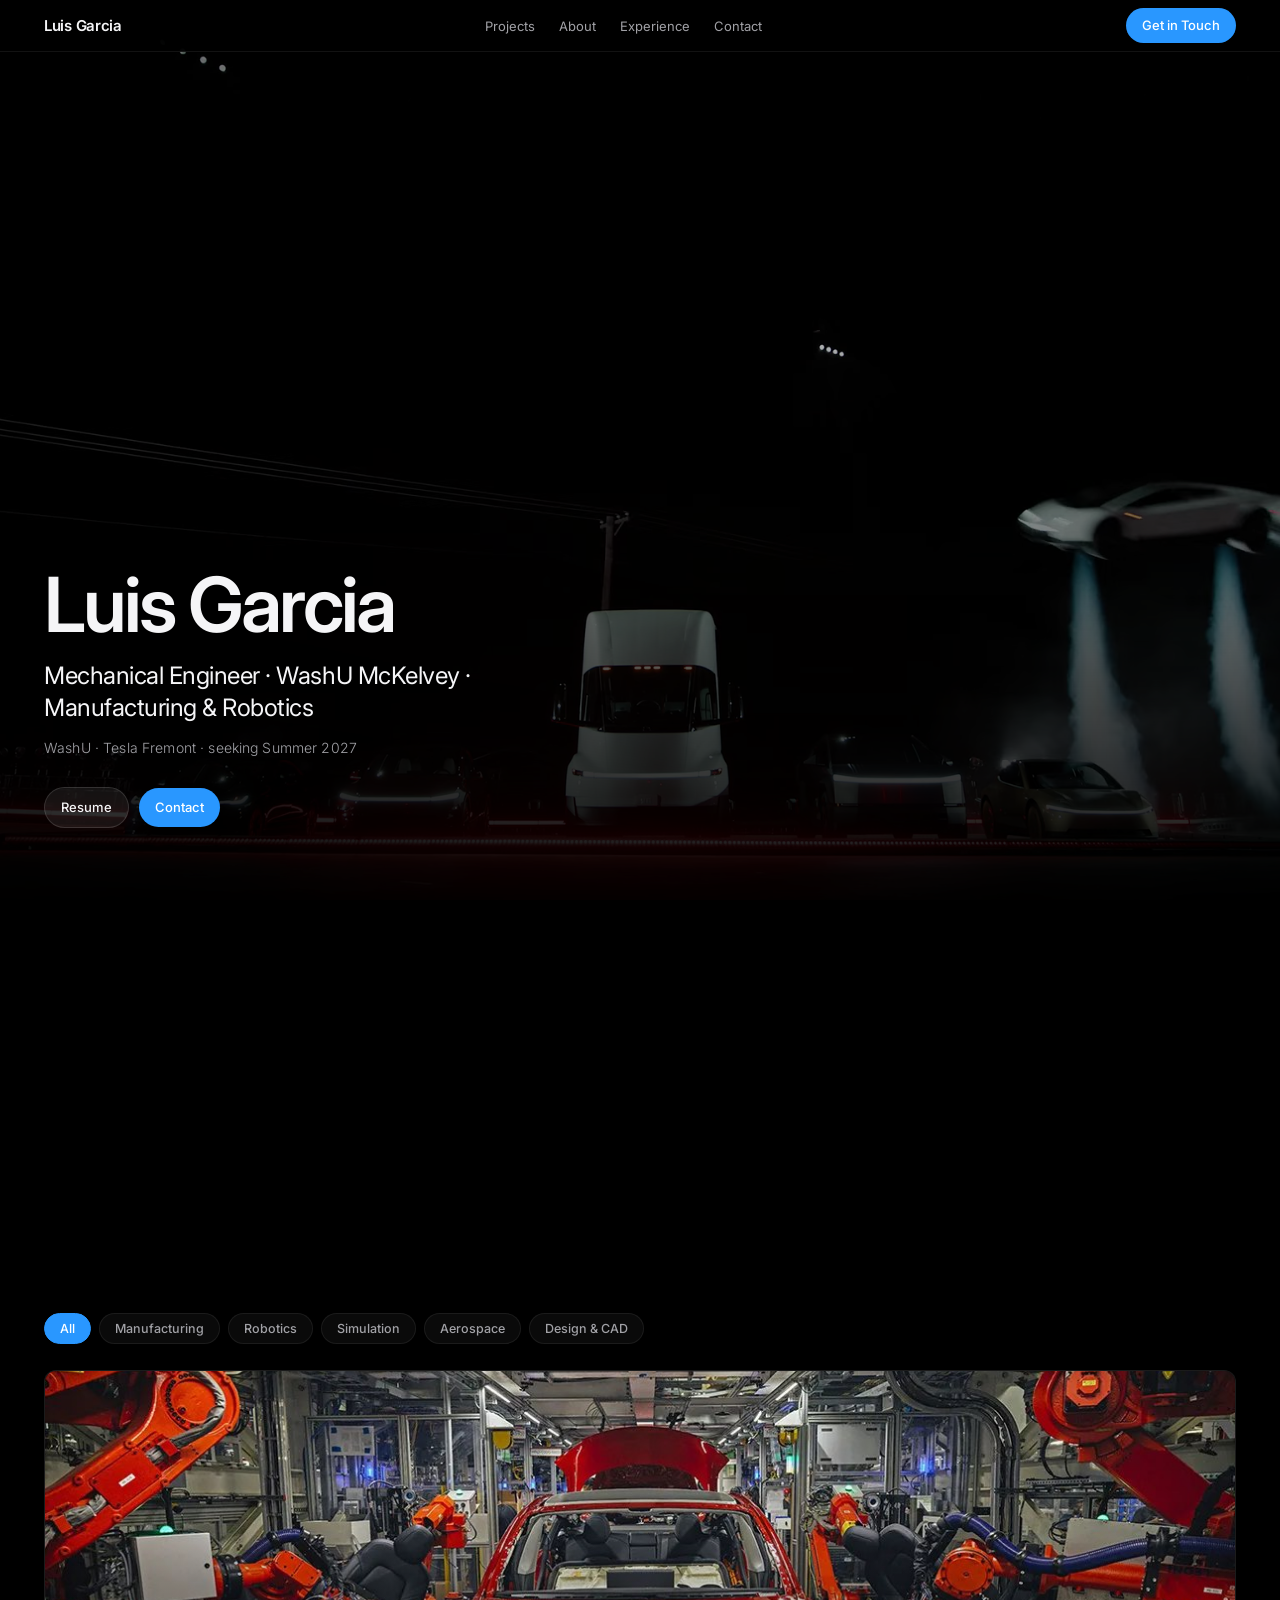
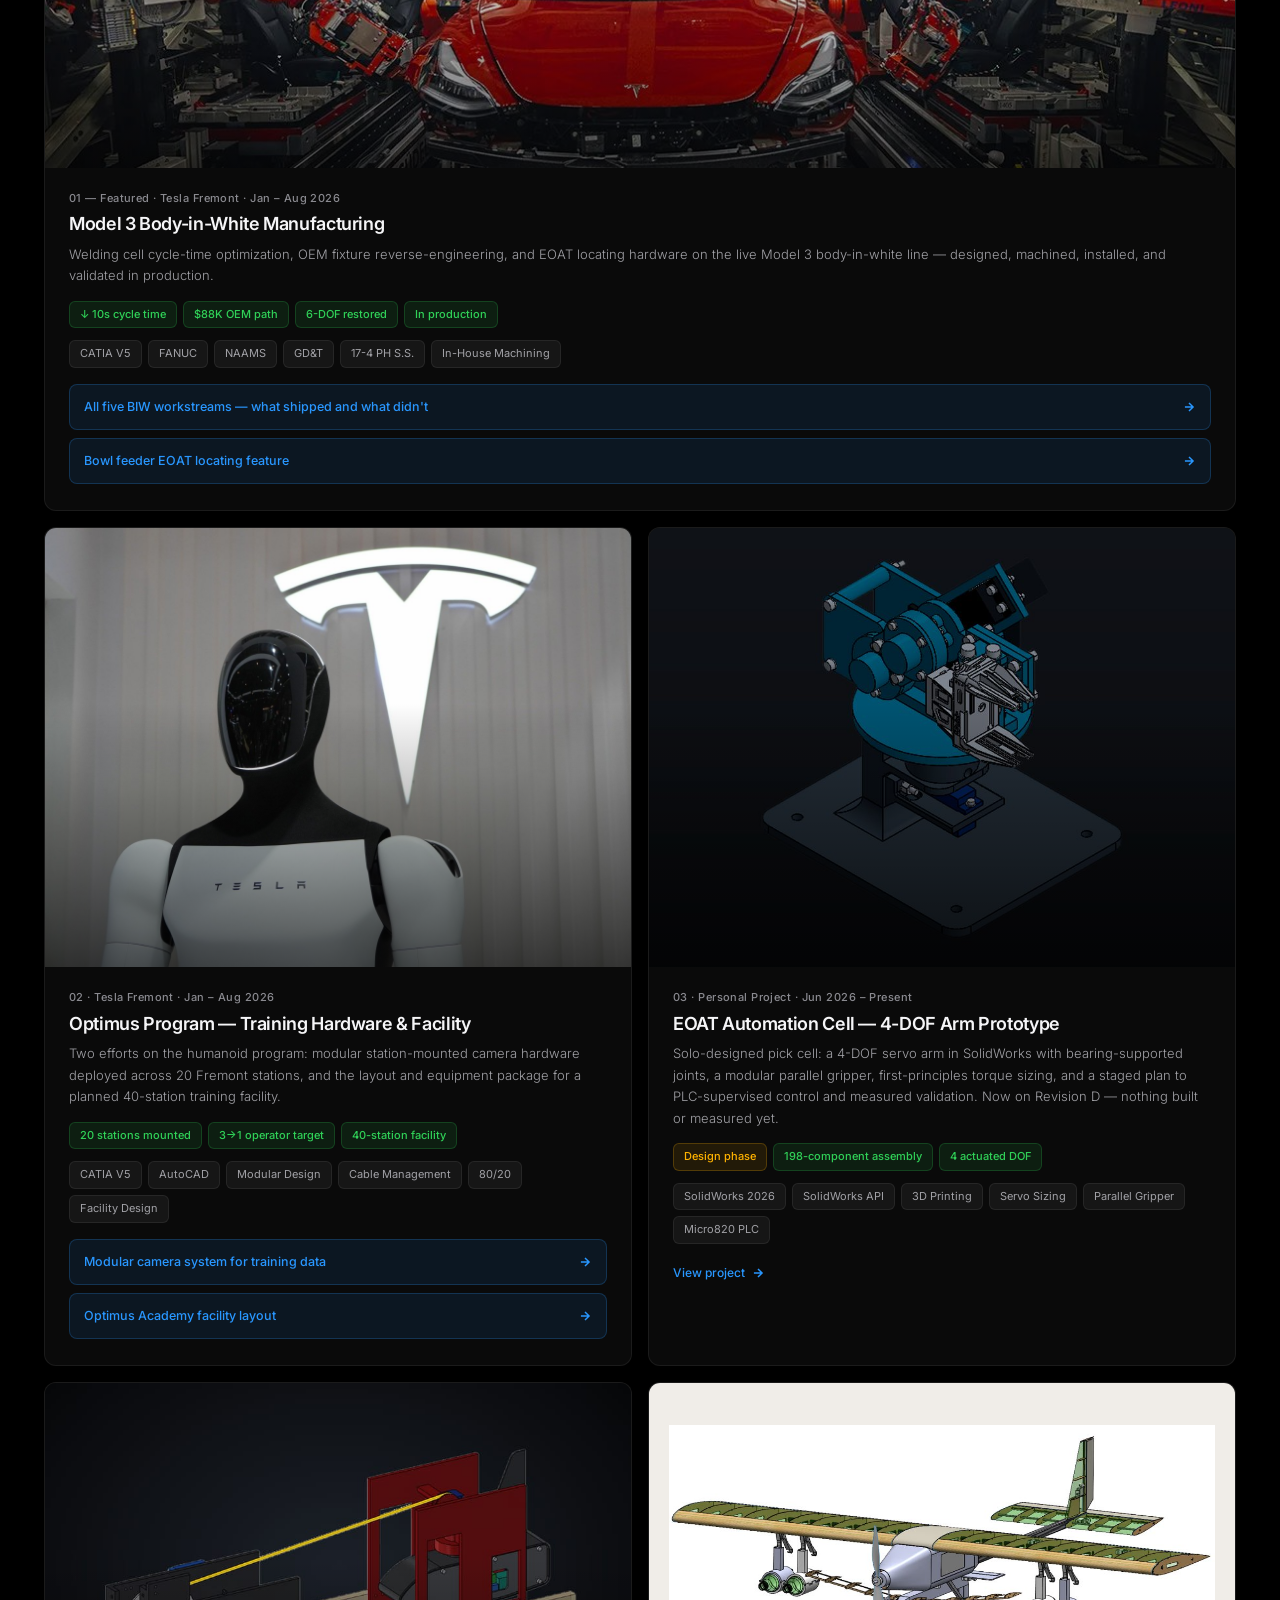
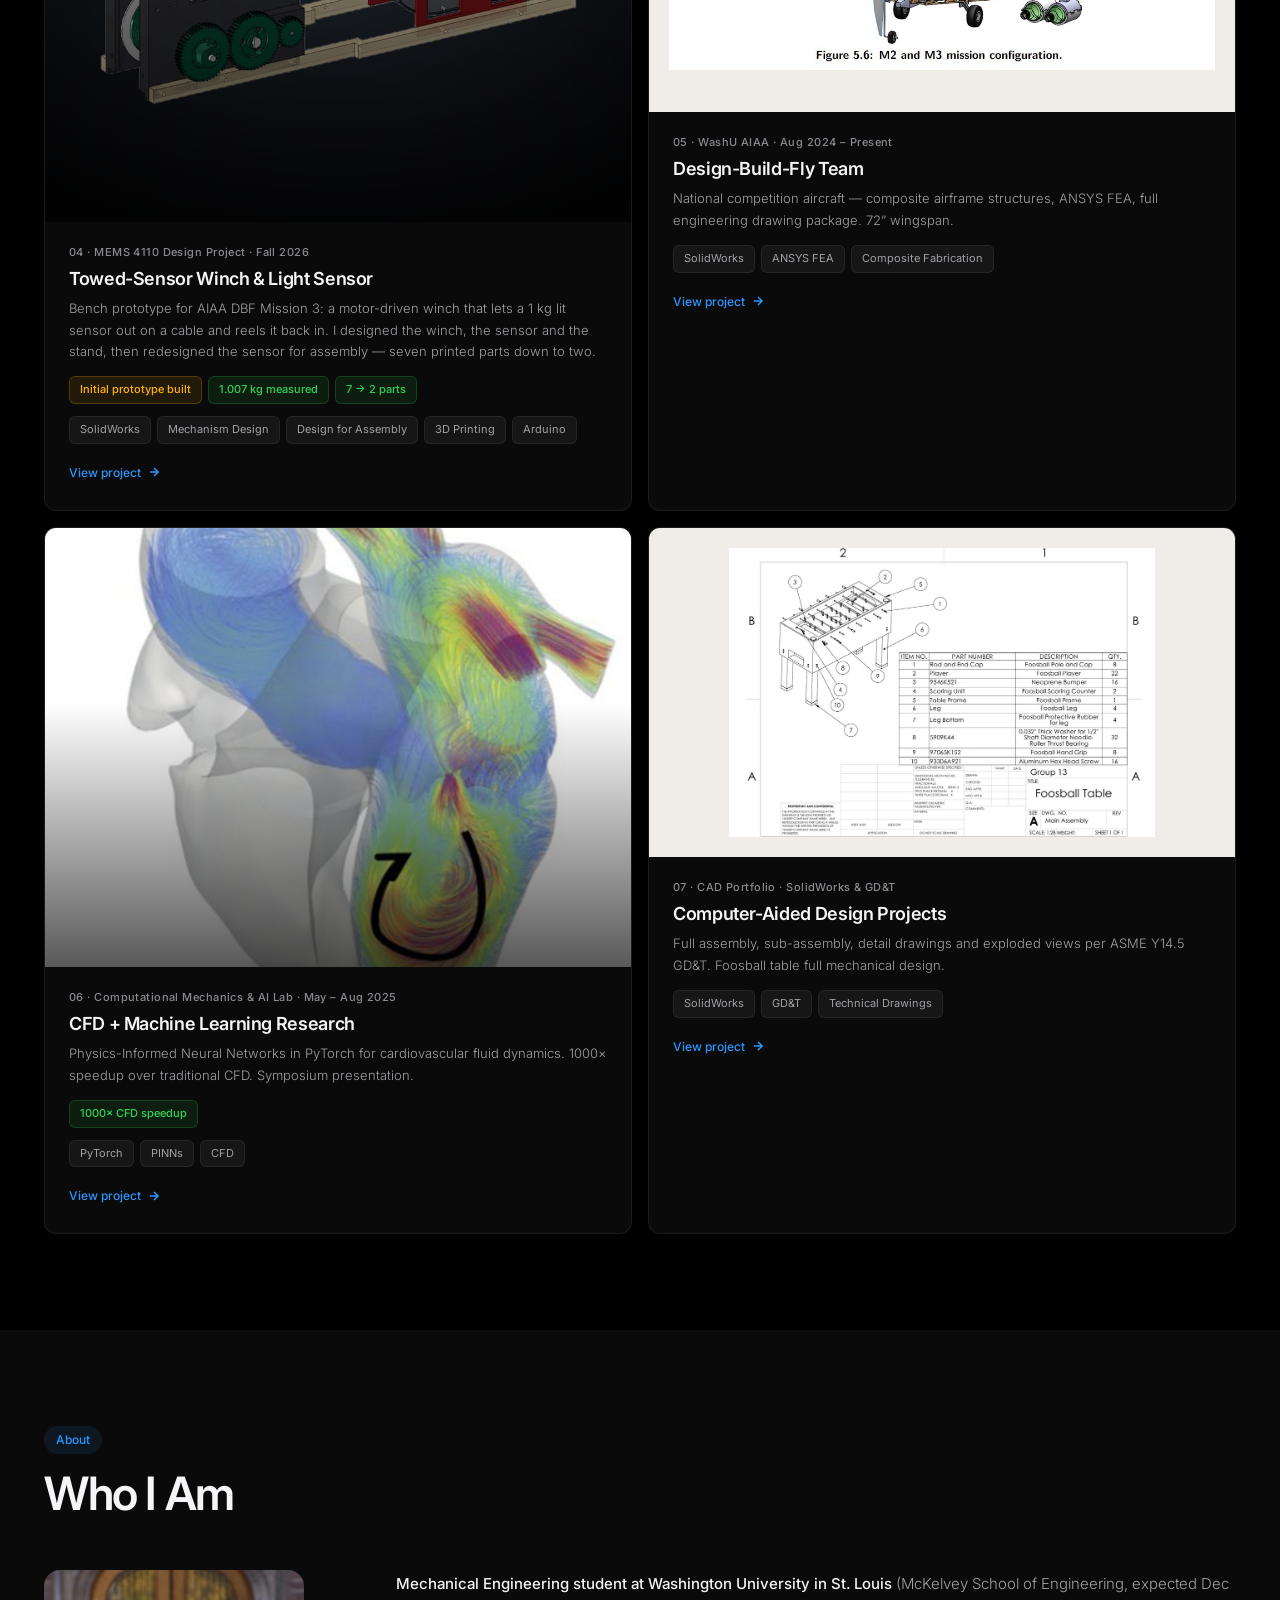
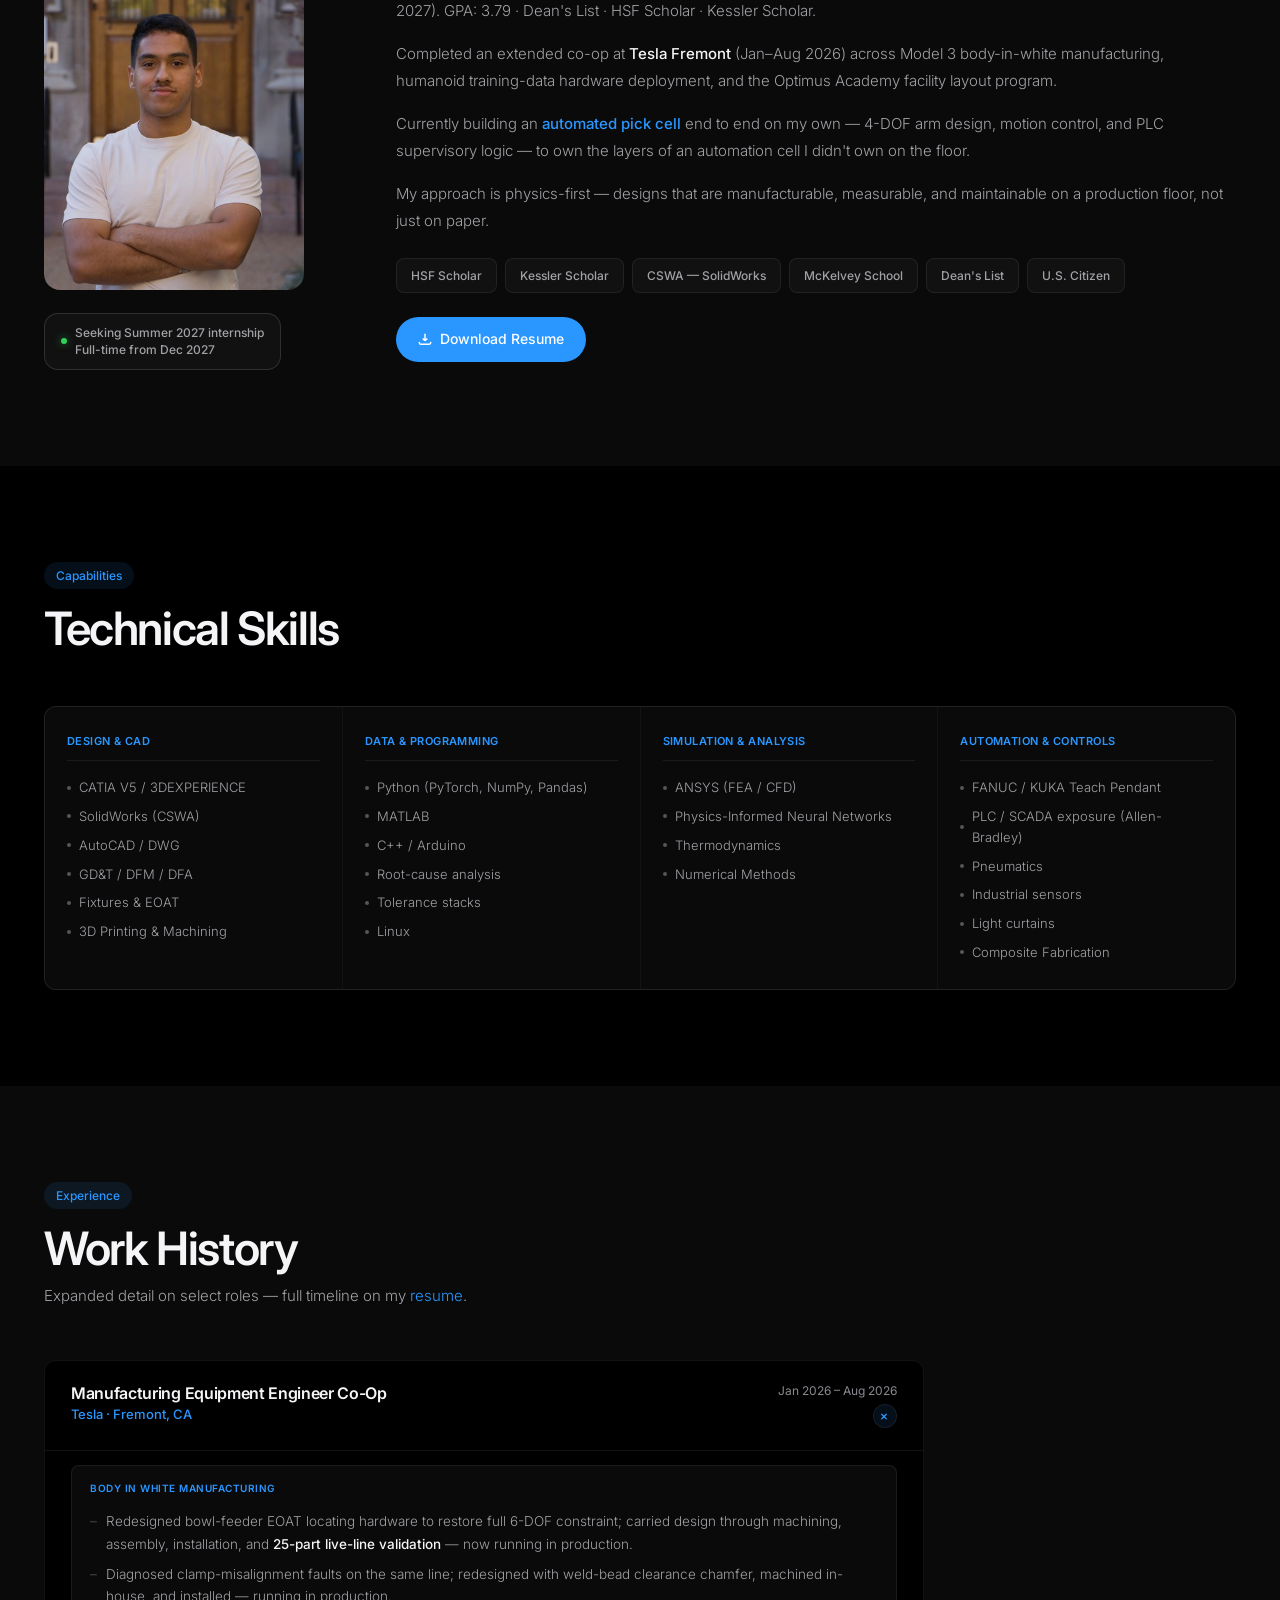
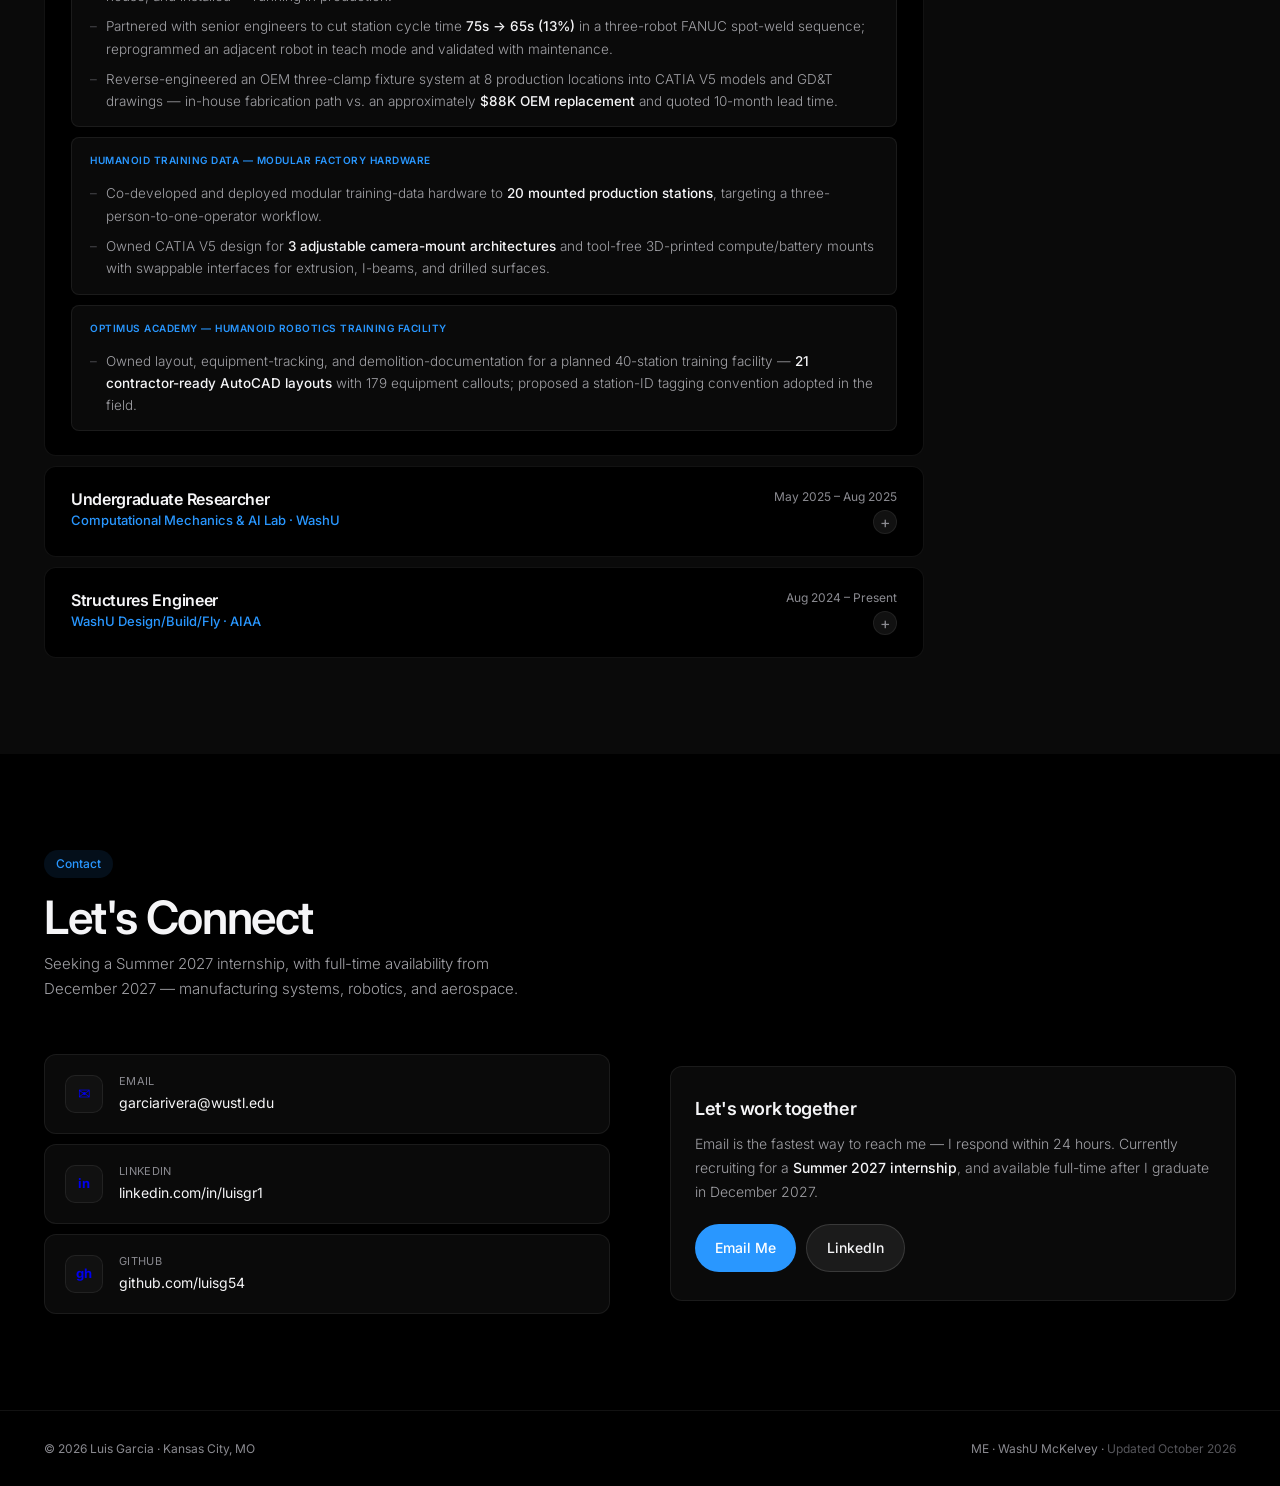
==== commit 919a27e8: "Restore pre-PR#1 original chrome; keep dual hero Luis wants the site look from before this Project’s" ====
--- a/index.html
+++ b/index.html
@@ -15,18 +15,235 @@
 <link rel="icon" href="images/favicon.svg" type="image/svg+xml">
 <link rel="preconnect" href="https://fonts.googleapis.com">
 <link rel="preconnect" href="https://fonts.gstatic.com" crossorigin>
-<link href="https://fonts.googleapis.com/css2?family=IBM+Plex+Sans:wght@300;400;500;600&family=Source+Serif+4:opsz,wght@8..60,400;8..60,600&family=Space+Grotesk:wght@400;500;600&display=swap" rel="stylesheet">
-<link rel="stylesheet" href="css/site.css?v=theme-revert-dual-hero">
+<link href="https://fonts.googleapis.com/css2?family=Inter:wght@300;400;500;600&display=swap" rel="stylesheet">
+<style>
+*,*::before,*::after{box-sizing:border-box;margin:0;padding:0}
+:root{
+  --bg:#000;--bg2:#0a0a0a;--bg3:#111;--bg4:#161616;
+  --border:rgba(255,255,255,0.07);--border2:rgba(255,255,255,0.13);
+  --text:#f5f5f7;--text2:#a1a1a6;--text3:#8a8a90;--text4:#55555a;
+  --accent:#2997ff;--accent2:rgba(41,151,255,0.1);
+  --green:#30d158;--green2:rgba(48,209,88,0.1);
+  --r:12px;
+}
+html{scroll-behavior:smooth}
+body{background:var(--bg);color:var(--text);font-family:-apple-system,'Inter',BlinkMacSystemFont,sans-serif;font-size:15px;line-height:1.6;overflow-x:hidden;-webkit-font-smoothing:antialiased}
+nav{position:fixed;top:0;left:0;right:0;z-index:200;display:flex;align-items:center;justify-content:space-between;padding:0 44px;height:52px;background:rgba(0,0,0,0.85);backdrop-filter:saturate(180%) blur(20px);border-bottom:1px solid var(--border)}
+.nav-logo{font-size:15px;font-weight:600;color:var(--text);text-decoration:none;letter-spacing:-0.02em}
+.nav-links{display:flex;gap:24px;list-style:none}
+.nav-links a{font-size:13px;color:var(--text2);text-decoration:none;transition:color .2s}
+.nav-links a:hover{color:var(--text)}
+.nav-cta{font-size:13px;font-weight:500;color:#fff;background:var(--accent);padding:7px 16px;border-radius:980px;text-decoration:none;transition:opacity .2s}
+.nav-cta:hover{opacity:.85}
+.nav-toggle{display:none;background:none;border:1px solid var(--border2);color:var(--text);width:36px;height:36px;border-radius:8px;cursor:pointer;font-size:18px;line-height:1}
+.intro-bar{display:flex;align-items:center;gap:20px;margin-bottom:40px;padding:20px 24px;background:var(--bg2);border:1px solid var(--border);border-radius:var(--r);max-width:720px}
+.intro-avatar{width:64px;height:64px;border-radius:50%;object-fit:cover;object-position:center 20%;border:2px solid var(--border2);flex-shrink:0}
+.intro-text{flex:1;min-width:0}
+.intro-name{font-size:clamp(22px,3vw,28px);font-weight:600;letter-spacing:-0.03em;color:var(--text);line-height:1.15;margin-bottom:4px}
+.intro-role{font-size:14px;color:var(--text2);font-weight:300}
+.intro-actions{display:flex;gap:8px;flex-shrink:0;flex-wrap:wrap}
+.intro-btn{display:inline-flex;align-items:center;gap:6px;font-size:13px;font-weight:500;padding:9px 16px;border-radius:980px;text-decoration:none;transition:opacity .2s,background .2s}
+.intro-btn.primary{background:var(--accent);color:#fff}
+.intro-btn.primary:hover{opacity:.85}
+.intro-btn.secondary{background:rgba(255,255,255,.07);color:var(--text);border:1px solid var(--border2)}
+.intro-btn.secondary:hover{background:rgba(255,255,255,.12)}
+.chip-dot{width:6px;height:6px;background:var(--green);border-radius:50%;box-shadow:0 0 8px rgba(48,209,88,.6);flex-shrink:0}
+section{padding:96px 44px}
+#projects{padding-top:120px}
+.impact-strip{display:flex;border:1px solid var(--border);border-radius:var(--r);overflow:hidden;margin-bottom:48px;max-width:720px}
+.impact-item{flex:1;padding:16px 14px;text-align:center;border-right:1px solid var(--border);background:var(--bg2)}
+.impact-item:last-child{border-right:none}
+.impact-num{font-size:22px;font-weight:600;letter-spacing:-0.03em;color:var(--text)}
+.impact-num b{color:var(--accent)}
+.impact-lbl{font-size:11px;color:var(--text3);margin-top:3px}
+.filter-bar{display:flex;flex-wrap:wrap;gap:8px;margin-bottom:26px}
+.filter-chip{font-family:inherit;font-size:12.5px;font-weight:500;color:var(--text2);background:var(--bg2);border:1px solid var(--border);padding:7px 15px;border-radius:980px;cursor:pointer;transition:background .2s,border-color .2s,color .2s}
+.filter-chip:hover{border-color:var(--border2);color:var(--text)}
+.filter-chip.active{background:var(--accent);border-color:var(--accent);color:#fff}
+.proj-card[hidden]{display:none}
+.skip-link{position:absolute;left:-9999px;top:0;z-index:300;background:var(--accent);color:#fff;font-size:13px;font-weight:500;padding:10px 18px;border-radius:0 0 8px 0;text-decoration:none}
+.skip-link:focus{left:0}
+a:focus-visible,button:focus-visible{outline:2px solid var(--accent);outline-offset:3px;border-radius:4px}
+.s-chip{display:inline-block;font-size:12px;font-weight:500;color:var(--accent);background:var(--accent2);padding:4px 12px;border-radius:980px;margin-bottom:14px}
+.s-title{font-size:clamp(28px,4vw,46px);font-weight:600;letter-spacing:-0.03em;color:var(--text);line-height:1.1;margin-bottom:10px}
+.s-sub{font-size:15px;color:var(--text2);max-width:500px;line-height:1.65;font-weight:300}
+.s-hdr{margin-bottom:52px}
+#projects{background:var(--bg)}
+.proj-grid{display:grid;grid-template-columns:1fr 1fr;gap:16px}
+.proj-card{background:var(--bg2);border:1px solid var(--border);border-radius:var(--r);overflow:hidden;text-decoration:none;display:block;transition:border-color .25s,transform .25s,background .25s}
+.proj-card:hover{border-color:var(--border2);transform:translateY(-2px);background:var(--bg3)}
+.proj-card.featured{grid-column:span 2}
+.proj-cover{width:100%;overflow:hidden;position:relative;background:var(--bg4)}
+.proj-cover img{width:100%;height:100%;object-fit:cover;display:block;transition:transform .5s ease}
+.proj-card:hover .proj-cover img{transform:scale(1.03)}
+.proj-cover-overlay{position:absolute;inset:0;background:linear-gradient(to bottom,transparent 40%,rgba(0,0,0,.65) 100%)}
+.proj-cover.letterbox{aspect-ratio:21/7}
+.proj-cover.letterbox img{object-fit:cover;object-position:center 40%}
+.proj-cover.portrait{aspect-ratio:4/3}
+.proj-cover.portrait img{object-fit:cover;object-position:center top}
+.proj-cover.whitebg{aspect-ratio:16/9;background:#f0ede8}
+.proj-cover.whitebg img{object-fit:contain;padding:20px}
+.proj-cover.darkbg{aspect-ratio:1/1;background:#000}
+.proj-cover.darkbg img{object-fit:cover}
+.proj-body{padding:22px 24px 26px}
+.proj-num{font-size:11px;color:var(--text3);font-weight:500;letter-spacing:.04em;margin-bottom:6px}
+.proj-name{font-size:18px;font-weight:600;color:var(--text);letter-spacing:-.02em;line-height:1.25;margin-bottom:8px}
+.proj-desc{font-size:13px;color:var(--text2);line-height:1.65;font-weight:300;margin-bottom:14px}
+.proj-metrics{display:flex;flex-wrap:wrap;gap:6px;margin-bottom:12px}
+.metric{display:inline-flex;align-items:center;gap:5px;background:var(--green2);border:1px solid rgba(48,209,88,.2);border-radius:6px;padding:4px 10px;font-size:11px;font-weight:500;color:var(--green)}
+.proj-tags{display:flex;flex-wrap:wrap;gap:6px;margin-bottom:16px}
+.tag{font-size:11px;color:var(--text2);background:var(--bg4);border:1px solid var(--border);padding:4px 10px;border-radius:6px}
+.proj-cta{display:inline-flex;align-items:center;gap:6px;font-size:12px;font-weight:500;color:var(--accent)}
+.proj-links{display:flex;flex-direction:column;gap:8px;margin-top:2px}
+.proj-link{display:flex;align-items:center;justify-content:space-between;gap:10px;font-size:12.5px;font-weight:500;color:var(--accent);background:var(--accent2);border:1px solid rgba(41,151,255,.22);padding:12px 14px;border-radius:8px;text-decoration:none;transition:background .2s,border-color .2s}
+.proj-link:hover{background:rgba(41,151,255,.18);border-color:rgba(41,151,255,.4)}
+.proj-link svg{flex-shrink:0;transition:transform .2s}
+.proj-link:hover svg{transform:translateX(3px)}
+.proj-card.hub:hover .proj-cover img{transform:none}
+.proj-card.hub:hover{transform:none;border-color:var(--border);background:var(--bg2)}
+.metric.amber{background:rgba(255,179,0,.1);border-color:rgba(255,179,0,.22);color:#ffb300}
+.proj-cta svg{transition:transform .2s}
+.proj-card:hover .proj-cta svg{transform:translateX(3px)}
+#about{background:var(--bg2)}
+.about-wrap{display:grid;grid-template-columns:280px 1fr;gap:72px;align-items:start}
+.about-photo img{width:260px;height:320px;object-fit:cover;object-position:center 20%;border-radius:16px;filter:brightness(.95)}
+.about-status{display:inline-flex;align-items:center;gap:8px;background:var(--bg3);border:1px solid var(--border2);border-radius:14px;padding:10px 16px;font-size:12px;font-weight:500;color:var(--text2);margin-top:16px;max-width:260px;line-height:1.45}
+.about-p{font-size:15px;color:var(--text2);line-height:1.8;margin-bottom:16px;font-weight:300}
+.about-p strong{color:var(--text);font-weight:500}
+.about-badges{display:flex;flex-wrap:wrap;gap:8px;margin-top:24px}
+.about-badge{font-size:12px;font-weight:500;color:var(--text2);background:var(--bg3);border:1px solid var(--border);padding:7px 14px;border-radius:8px}
+.about-resume{display:inline-flex;align-items:center;gap:8px;margin-top:24px;font-size:14px;font-weight:500;color:#fff;background:var(--accent);padding:11px 22px;border-radius:980px;text-decoration:none;transition:opacity .2s}
+.about-resume:hover{opacity:.85}
+#skills{background:var(--bg)}
+.skills-grid{display:grid;grid-template-columns:repeat(4,1fr);gap:1px;background:var(--border);border:1px solid var(--border);border-radius:var(--r);overflow:hidden}
+.skill-col{background:var(--bg2);padding:26px 22px}
+.skill-col-title{font-size:11px;font-weight:600;color:var(--accent);letter-spacing:.04em;text-transform:uppercase;margin-bottom:16px;padding-bottom:10px;border-bottom:1px solid var(--border)}
+.skill-items{display:flex;flex-direction:column;gap:8px}
+.skill-item{font-size:13px;color:var(--text2);display:flex;align-items:center;gap:8px;font-weight:300}
+.skill-item::before{content:'';width:4px;height:4px;background:var(--text4);border-radius:50%;flex-shrink:0}
+#experience{background:var(--bg2)}
+.exp-list{display:flex;flex-direction:column;gap:10px;max-width:880px}
+.exp-card{background:var(--bg);border:1px solid var(--border);border-radius:var(--r);overflow:hidden}
+.exp-hdr{width:100%;padding:22px 26px;display:flex;align-items:flex-start;justify-content:space-between;gap:16px;cursor:pointer;transition:background .2s;background:none;border:0;font-family:inherit;text-align:left;color:inherit}
+.exp-main{display:block}
+.exp-role,.exp-org,.exp-date{display:block}
+.exp-hdr:hover{background:rgba(255,255,255,.02)}
+.exp-role{font-size:16px;font-weight:600;color:var(--text);letter-spacing:-.02em;margin-bottom:3px}
+.exp-org{font-size:13px;font-weight:500;color:var(--accent)}
+.exp-right{display:flex;flex-direction:column;align-items:flex-end;gap:6px;flex-shrink:0}
+.exp-date{font-size:12px;color:var(--text3);white-space:nowrap}
+.exp-tog{width:24px;height:24px;border-radius:50%;background:var(--bg3);border:1px solid var(--border);display:flex;align-items:center;justify-content:center;color:var(--text3);font-size:16px;line-height:1;transition:transform .25s,background .2s}
+.exp-card.open .exp-tog{transform:rotate(45deg);background:var(--accent2);color:var(--accent)}
+.exp-body{max-height:0;overflow:hidden;transition:max-height .4s cubic-bezier(.4,0,.2,1)}
+.exp-card.open .exp-body{max-height:800px}
+.exp-body-inner{padding:0 26px 24px;border-top:1px solid var(--border)}
+.exp-sub{margin-top:14px;padding:14px 18px;background:var(--bg2);border-radius:8px;border:1px solid var(--border)}
+.exp-sub-title{font-size:10px;font-weight:600;color:var(--accent);letter-spacing:.05em;text-transform:uppercase;margin-bottom:8px}
+.exp-buls{list-style:none;display:flex;flex-direction:column;gap:8px;margin-top:14px}
+.exp-buls li{font-size:13.5px;color:var(--text2);line-height:1.65;padding-left:16px;position:relative;font-weight:300}
+.exp-buls li::before{content:'\2013';position:absolute;left:0;color:var(--text4)}
+.exp-buls li strong{color:var(--text);font-weight:500}
+#contact{background:var(--bg)}
+.contact-wrap{display:grid;grid-template-columns:1fr 1fr;gap:60px}
+.c-links{display:flex;flex-direction:column;gap:10px}
+.c-link{display:flex;align-items:center;gap:16px;padding:18px 20px;background:var(--bg2);border:1px solid var(--border);border-radius:var(--r);text-decoration:none;transition:border-color .2s,background .2s}
+.c-link:hover{border-color:var(--accent);background:rgba(41,151,255,.04)}
+.c-icon{width:38px;height:38px;background:var(--bg3);border:1px solid var(--border);border-radius:10px;display:flex;align-items:center;justify-content:center;font-size:15px;flex-shrink:0}
+.c-lbl{font-size:11px;color:var(--text3);text-transform:uppercase;letter-spacing:.03em;margin-bottom:2px}
+.c-val{font-size:14px;color:var(--text)}
+.c-form{display:flex;flex-direction:column;gap:14px;justify-content:center}
+.c-panel{background:var(--bg2);border:1px solid var(--border);border-radius:var(--r);padding:28px 24px}
+.c-panel-title{font-size:18px;font-weight:600;color:var(--text);letter-spacing:-.02em;margin-bottom:8px}
+.c-panel-p{font-size:14px;color:var(--text2);line-height:1.7;font-weight:300;margin-bottom:20px}
+.c-panel-btns{display:flex;flex-wrap:wrap;gap:10px}
+.c-panel-btn{display:inline-flex;align-items:center;gap:8px;background:var(--accent);color:#fff;font-size:14px;font-weight:500;padding:12px 20px;border-radius:980px;text-decoration:none;transition:opacity .2s}
+.c-panel-btn:hover{opacity:.85}
+.c-panel-btn.out{background:rgba(255,255,255,.07);color:var(--text);border:1px solid var(--border2)}
+.c-panel-btn.out:hover{background:rgba(255,255,255,.12)}
+.nav-links.open{display:flex;position:fixed;top:52px;left:0;right:0;background:rgba(0,0,0,.96);backdrop-filter:blur(20px);border-bottom:1px solid var(--border);flex-direction:column;padding:16px 24px 20px;gap:4px;z-index:199;list-style:none}
+.nav-links.open li{width:100%}
+.nav-links.open a{display:block;padding:12px 0;font-size:15px;color:var(--text2);text-decoration:none;border-bottom:1px solid var(--border)}
+.nav-links.open li:last-child a{border-bottom:none}
+footer{padding:28px 44px;border-top:1px solid var(--border);display:flex;justify-content:space-between;align-items:center}
+footer p{font-size:12px;color:var(--text3)}
+.fade{opacity:0;transform:translateY(20px);transition:opacity 0.6s ease,transform 0.6s ease}
+.fade.in{opacity:1;transform:translateY(0)}
+@media(prefers-reduced-motion:reduce){
+  html{scroll-behavior:auto}
+  *,*::before,*::after{animation-duration:.01ms !important;animation-iteration-count:1 !important;transition-duration:.01ms !important}
+  .fade{opacity:1 !important;transform:none !important}
+}
+/* Full-bleed NASA ↔ Roadster dual-video hero (kept on original chrome) */
+.home-hero{
+  position:relative;width:100%;
+  min-height:100vh;min-height:100dvh;
+  display:flex;align-items:flex-end;
+  overflow:hidden;margin:0;padding:0;border:0;border-radius:0;
+  isolation:isolate;background:var(--bg)
+}
+.home-hero-media{
+  position:absolute;inset:0;z-index:0;width:100%;height:100%;
+  margin:0;padding:0;border:0;border-radius:0;background:var(--bg);overflow:hidden
+}
+.home-hero-layer{
+  position:absolute;inset:0;overflow:hidden;width:100%;height:100%;
+  margin:0;padding:0;border:0;border-radius:0;background:#0a0a0a;
+  opacity:0;transition:opacity .6s ease-in-out;z-index:0
+}
+.home-hero-layer.is-active{opacity:1;z-index:1}
+.home-hero-layer picture,.home-hero-layer img,.home-hero-layer video{
+  width:100%;height:100%;display:block;border:0;border-radius:0
+}
+.home-hero-layer img,.home-hero-layer video{
+  object-fit:cover;object-position:center;filter:saturate(.9) brightness(.88)
+}
+.home-hero-layer-base img,.home-hero-layer-base video{object-position:center 48%}
+.home-hero-layer-overlay img,.home-hero-layer-overlay video{object-position:center 45%}
+.home-hero-static{position:absolute;inset:0;display:none;width:100%;height:100%}
+.home-hero-video{position:absolute;inset:0;width:100%;height:100%}
+.home-hero-scrim{
+  position:absolute;inset:0;z-index:2;pointer-events:none;
+  background:
+    linear-gradient(to top,rgba(0,0,0,.92) 0%,rgba(0,0,0,.48) 36%,rgba(0,0,0,.18) 64%,rgba(0,0,0,.3) 100%),
+    linear-gradient(90deg,rgba(0,0,0,.4) 0%,transparent 55%)
+}
+.home-hero-inner{
+  position:relative;z-index:3;width:100%;
+  padding:calc(52px + 28px) 44px 72px;max-width:640px
+}
+.home-brand{
+  font-size:clamp(42px,7vw,76px);font-weight:600;
+  letter-spacing:-0.04em;line-height:1;color:var(--text);margin-bottom:18px
+}
+.home-headline{
+  font-size:clamp(18px,2.4vw,24px);font-weight:400;
+  letter-spacing:-0.02em;line-height:1.35;color:var(--text);
+  max-width:34ch;margin-bottom:12px
+}
+.home-support{
+  font-size:14px;font-weight:300;color:var(--text2);
+  margin-bottom:28px;letter-spacing:.01em
+}
+.home-ctas{display:flex;flex-wrap:wrap;gap:10px;align-items:center}
+@media(prefers-reduced-motion:reduce){
+  .home-hero-layer{transition:none}
+  .home-hero-layer-overlay{display:none}
+  .home-hero-layer-base{opacity:1;z-index:1}
+  .home-hero-video{display:none}
+  .home-hero-static{display:block}
+}
+@media(max-width:1100px){.proj-grid{grid-template-columns:1fr}.proj-card.featured{grid-column:span 1}.skills-grid{grid-template-columns:repeat(2,1fr)}.about-wrap{grid-template-columns:1fr;gap:40px}.contact-wrap{grid-template-columns:1fr;gap:40px}nav{padding:0 24px}section{padding:72px 24px}.home-hero-inner{padding-left:24px;padding-right:24px}}
+@media(max-width:640px){.nav-cta{display:none}}
+@media(max-width:640px){.nav-links:not(.open){display:none}.nav-toggle{display:flex;align-items:center;justify-content:center}.intro-bar{flex-wrap:wrap;padding:18px}.intro-actions{width:100%}.impact-strip{flex-direction:column}.impact-item{border-right:none;border-bottom:1px solid var(--border)}.impact-item:last-child{border-bottom:none}.skills-grid{grid-template-columns:1fr}footer{flex-direction:column;gap:8px;text-align:center}.home-hero-inner{padding-bottom:56px;max-width:100%}.home-hero-scrim{background:linear-gradient(to top,rgba(0,0,0,.94) 0%,rgba(0,0,0,.55) 42%,rgba(0,0,0,.22) 100%)}}
+</style>
 </head>
 <body>
-<a href="#work" class="skip-link">Skip to content</a>
+<a href="#projects" class="skip-link">Skip to content</a>
 <nav>
-  <a href="#work" class="nav-logo">Luis Garcia</a>
+  <a href="#projects" class="nav-logo">Luis Garcia</a>
   <ul class="nav-links" id="navMenu">
-    <li><a href="#work">Projects</a></li>
-    <li><a href="#about">About</a></li>
-    <li><a href="#skills">Skills</a></li>
-    <li><a href="#experience">Experience</a></li>
+    <li><a href="#projects">Projects</a></li>
+    <li><a href="#about">About</a></li><li><a href="#experience">Experience</a></li>
     <li><a href="#contact">Contact</a></li>
   </ul>
   <button class="nav-toggle" id="navToggle" aria-label="Open menu" aria-expanded="false">☰</button>
@@ -37,26 +254,9 @@
   <div class="home-hero-media" aria-hidden="true" data-hero-crossfade>
     <div class="home-hero-layer home-hero-layer-base is-active">
       <picture class="home-hero-static">
-        <img
-          class="home-hero-motion"
-          src="images/hero-nasa-launch-poster.jpg?v=medium"
-          alt=""
-          width="1920"
-          height="1080"
-          decoding="async"
-        >
+        <img class="home-hero-motion" src="images/hero-nasa-launch-poster.jpg?v=medium" alt="" width="1920" height="1080" decoding="async">
       </picture>
-      <video
-        class="home-hero-video home-hero-motion"
-        poster="images/hero-nasa-launch-poster.jpg?v=medium"
-        width="1920"
-        height="1080"
-        muted
-        autoplay
-        loop
-        playsinline
-        preload="metadata"
-      >
+      <video class="home-hero-video home-hero-motion" poster="images/hero-nasa-launch-poster.jpg?v=medium" width="1920" height="1080" muted autoplay loop playsinline preload="metadata">
         <source src="images/hero-nasa-launch.webm?v=medium" type="video/webm">
         <source src="images/hero-nasa-launch.mp4?v=medium" type="video/mp4">
         <img src="images/hero-nasa-launch.gif?v=medium" alt="" width="400" height="225">
@@ -64,26 +264,9 @@
     </div>
     <div class="home-hero-layer home-hero-layer-overlay">
       <picture class="home-hero-static">
-        <img
-          class="home-hero-motion home-hero-overlay-img"
-          src="images/hero-roadster-kickflip-poster.jpg"
-          alt=""
-          width="1920"
-          height="1080"
-          decoding="async"
-        >
+        <img class="home-hero-motion home-hero-overlay-img" src="images/hero-roadster-kickflip-poster.jpg" alt="" width="1920" height="1080" decoding="async">
       </picture>
-      <video
-        class="home-hero-video home-hero-motion home-hero-overlay-img"
-        poster="images/hero-roadster-kickflip-poster.jpg"
-        width="1920"
-        height="1080"
-        muted
-        autoplay
-        loop
-        playsinline
-        preload="metadata"
-      >
+      <video class="home-hero-video home-hero-motion home-hero-overlay-img" poster="images/hero-roadster-kickflip-poster.jpg" width="1920" height="1080" muted autoplay loop playsinline preload="metadata">
         <source src="images/hero-roadster-kickflip.webm" type="video/webm">
         <source src="images/hero-roadster-kickflip.mp4" type="video/mp4">
         <img src="images/hero-roadster-kickflip.gif" alt="" width="480" height="270">
@@ -93,29 +276,27 @@
   <div class="home-hero-scrim" aria-hidden="true"></div>
   <div class="home-hero-inner">
     <p class="home-brand">Luis Garcia</p>
-    <h1 class="home-headline">Manufacturing &amp; robotics engineering for the production floor.</h1>
+    <h1 class="home-headline">Mechanical Engineer · WashU McKelvey · Manufacturing &amp; Robotics</h1>
     <p class="home-support">WashU · Tesla Fremont · seeking Summer 2027</p>
     <div class="home-ctas">
-      <a href="images/resume.pdf?v=2026-09" class="btn btn-primary" download="Luis_Garcia_Resume.pdf">Resume <span class="btn-arrow" aria-hidden="true">→</span></a>
-      <a href="#contact" class="btn btn-ghost">Contact</a>
+      <a href="images/resume.pdf?v=2026-09" class="intro-btn secondary" download="Luis_Garcia_Resume.pdf">Resume</a>
+      <a href="#contact" class="intro-btn primary">Contact</a>
     </div>
   </div>
 </header>
 
-<section id="work">
+<section id="projects">
   <div class="s-hdr fade">
-    <div class="s-chip">Selected work</div>
-    <h2 class="s-title">Engineering projects</h2>
-    <p class="s-sub">Production robotics, manufacturing optimization, and simulation — with technical breakdowns.</p>
-  </div>
-
-  <div class="outcomes fade" aria-label="Selected outcomes">
-    <div class="outcome"><div class="outcome-num"><b>10s</b></div><div class="outcome-lbl">Cycle time cut</div></div>
-    <div class="outcome"><div class="outcome-num">$<b>88K</b></div><div class="outcome-lbl">OEM alt. path</div></div>
-    <div class="outcome"><div class="outcome-num"><b>20</b></div><div class="outcome-lbl">Stations mounted</div></div>
-    <div class="outcome"><div class="outcome-num"><b>1000×</b></div><div class="outcome-lbl">CFD speedup</div></div>
-  </div>
-
+    <div class="s-chip">Portfolio</div>
+    <h2 class="s-title">Engineering Work</h2>
+    <p class="s-sub">Production robotics, manufacturing optimization, and simulation — selected projects with technical breakdowns.</p>
+    <div class="impact-strip fade">
+      <div class="impact-item"><div class="impact-num"><b>10s</b></div><div class="impact-lbl">Cycle time cut</div></div>
+      <div class="impact-item"><div class="impact-num">$<b>88K</b></div><div class="impact-lbl">OEM alt. path</div></div>
+      <div class="impact-item"><div class="impact-num"><b>20</b></div><div class="impact-lbl">Stations mounted</div></div>
+      <div class="impact-item"><div class="impact-num"><b>1000×</b></div><div class="impact-lbl">CFD speedup</div></div>
+    </div>
+  </div>
   <div class="filter-bar" role="group" aria-label="Filter projects by discipline">
     <button type="button" class="filter-chip active" data-filter="all" aria-pressed="true">All</button>
     <button type="button" class="filter-chip" data-filter="manufacturing" aria-pressed="false">Manufacturing</button>
@@ -124,17 +305,16 @@
     <button type="button" class="filter-chip" data-filter="aerospace" aria-pressed="false">Aerospace</button>
     <button type="button" class="filter-chip" data-filter="design" aria-pressed="false">Design &amp; CAD</button>
   </div>
-
   <div class="proj-grid">
 
-    <article class="proj-card hub featured fade reveal-img" data-cat="manufacturing robotics">
-      <div class="proj-cover letterbox"><img src="images/biw.jpg" alt="Model 3 body-in-white manufacturing" loading="lazy"><div class="proj-cover-overlay"></div></div>
+    <article class="proj-card hub featured fade" data-cat="manufacturing robotics">
+      <div class="proj-cover letterbox"><img src="images/biw.jpg" alt="Model 3 body-in-white manufacturing" fetchpriority="high"><div class="proj-cover-overlay"></div></div>
       <div class="proj-body">
         <div class="proj-num">01 — Featured · Tesla Fremont · Jan – Aug 2026</div>
         <h3 class="proj-name">Model 3 Body-in-White Manufacturing</h3>
         <p class="proj-desc">Welding cell cycle-time optimization, OEM fixture reverse-engineering, and EOAT locating hardware on the live Model 3 body-in-white line — designed, machined, installed, and validated in production.</p>
         <div class="proj-metrics"><span class="metric">↓ 10s cycle time</span><span class="metric">$88K OEM path</span><span class="metric">6-DOF restored</span><span class="metric">In production</span></div>
-        <div class="proj-tags"><span class="tag">CATIA V5</span><span class="tag">FANUC</span><span class="tag">NAAMS</span><span class="tag">GD&amp;T</span></div>
+        <div class="proj-tags"><span class="tag">CATIA V5</span><span class="tag">FANUC</span><span class="tag">NAAMS</span><span class="tag">GD&amp;T</span><span class="tag">17-4 PH S.S.</span><span class="tag">In-House Machining</span></div>
         <div class="proj-links">
           <a class="proj-link" href="project-biw.html">All five BIW workstreams — what shipped and what didn't<svg width="14" height="14" fill="none" stroke="currentColor" stroke-width="2.5" viewBox="0 0 24 24"><path d="M5 12h14M12 5l7 7-7 7"/></svg></a>
           <a class="proj-link" href="project-eoat.html">Bowl feeder EOAT locating feature<svg width="14" height="14" fill="none" stroke="currentColor" stroke-width="2.5" viewBox="0 0 24 24"><path d="M5 12h14M12 5l7 7-7 7"/></svg></a>
@@ -142,7 +322,7 @@
       </div>
     </article>
 
-    <article class="proj-card hub fade reveal-img" data-cat="robotics manufacturing">
+    <article class="proj-card hub fade" data-cat="robotics manufacturing">
       <div class="proj-cover portrait"><img src="images/optimus.jpg" alt="Optimus humanoid robot on the training facility floor" loading="lazy"><div class="proj-cover-overlay"></div></div>
       <div class="proj-body">
         <div class="proj-num">02 · Tesla Fremont · Jan – Aug 2026</div>
@@ -154,7 +334,7 @@
           <span class="metric">40-station facility</span>
         </div>
         <div class="proj-tags">
-          <span class="tag">CATIA V5</span><span class="tag">AutoCAD</span><span class="tag">Modular Design</span><span class="tag">80/20</span>
+          <span class="tag">CATIA V5</span><span class="tag">AutoCAD</span><span class="tag">Modular Design</span><span class="tag">Cable Management</span><span class="tag">80/20</span><span class="tag">Facility Design</span>
         </div>
         <div class="proj-links">
           <a class="proj-link" href="project-trios.html">Modular camera system for training data<svg width="14" height="14" fill="none" stroke="currentColor" stroke-width="2.5" viewBox="0 0 24 24"><path d="M5 12h14M12 5l7 7-7 7"/></svg></a>
@@ -163,7 +343,7 @@
       </div>
     </article>
 
-    <a class="proj-card fade reveal-img" data-cat="robotics design manufacturing" href="project-automation-cell.html">
+    <a class="proj-card fade" data-cat="robotics design manufacturing" href="project-automation-cell.html">
       <div class="proj-cover portrait"><img src="images/arm-cover.jpg?v=revd" alt="Isometric SolidWorks render of the Revision D 4-DOF servo arm prototype with its modular parallel gripper" loading="lazy"><div class="proj-cover-overlay"></div></div>
       <div class="proj-body">
         <div class="proj-num">03 · Personal Project · Jun 2026 – Present</div>
@@ -175,13 +355,13 @@
           <span class="metric">4 actuated DOF</span>
         </div>
         <div class="proj-tags">
-          <span class="tag">SolidWorks 2026</span><span class="tag">Servo Sizing</span><span class="tag">Parallel Gripper</span><span class="tag">Micro820 PLC</span>
+          <span class="tag">SolidWorks 2026</span><span class="tag">SolidWorks API</span><span class="tag">3D Printing</span><span class="tag">Servo Sizing</span><span class="tag">Parallel Gripper</span><span class="tag">Micro820 PLC</span>
         </div>
         <div class="proj-cta">View project <svg width="14" height="14" fill="none" stroke="currentColor" stroke-width="2.5" viewBox="0 0 24 24"><path d="M5 12h14M12 5l7 7-7 7"/></svg></div>
       </div>
     </a>
 
-    <a class="proj-card fade reveal-img" data-cat="aerospace design" href="project-winch.html">
+    <a class="proj-card fade" data-cat="aerospace design" href="project-winch.html">
       <div class="proj-cover portrait"><img src="images/m3-system-cover.jpg" alt="SolidWorks render of the whole bench system: winch frames and green gear train on wooden strips, the yellow tether running to the red bellmouth, and the sensor docked under it" loading="lazy" style="object-position:center"><div class="proj-cover-overlay"></div></div>
       <div class="proj-body">
         <div class="proj-num">04 · MEMS 4110 Design Project · Fall 2026</div>
@@ -193,13 +373,13 @@
           <span class="metric">7 → 2 parts</span>
         </div>
         <div class="proj-tags">
-          <span class="tag">SolidWorks</span><span class="tag">Mechanism Design</span><span class="tag">Design for Assembly</span><span class="tag">Arduino</span>
+          <span class="tag">SolidWorks</span><span class="tag">Mechanism Design</span><span class="tag">Design for Assembly</span><span class="tag">3D Printing</span><span class="tag">Arduino</span>
         </div>
         <div class="proj-cta">View project <svg width="14" height="14" fill="none" stroke="currentColor" stroke-width="2.5" viewBox="0 0 24 24"><path d="M5 12h14M12 5l7 7-7 7"/></svg></div>
       </div>
     </a>
 
-    <a class="proj-card fade reveal-img" data-cat="aerospace design" href="project-dbf.html">
+    <a class="proj-card fade" data-cat="aerospace design" href="project-dbf.html">
       <div class="proj-cover whitebg"><img src="images/dbf-cover.jpg" alt="Design-Build-Fly competition aircraft with 72 inch composite wingspan" loading="lazy"><div class="proj-cover-overlay" style="opacity:0"></div></div>
       <div class="proj-body">
         <div class="proj-num">05 · WashU AIAA · Aug 2024 – Present</div>
@@ -210,7 +390,7 @@
       </div>
     </a>
 
-    <a class="proj-card fade reveal-img" data-cat="simulation" href="project-cfd.html">
+    <a class="proj-card fade" data-cat="simulation" href="project-cfd.html">
       <div class="proj-cover portrait" style="position:relative;overflow:hidden">
         <video id="cfdVideo" autoplay loop muted playsinline poster="images/cfd-cover.jpg" style="width:100%;height:100%;object-fit:cover;display:block;position:absolute;inset:0">
           <source src="images/cfd-sim.mp4" type="video/mp4">
@@ -227,7 +407,7 @@
       </div>
     </a>
 
-    <a class="proj-card fade reveal-img" data-cat="design" href="project-cad.html">
+    <a class="proj-card fade" data-cat="design" href="project-cad.html">
       <div class="proj-cover whitebg"><img src="images/cad-assembly.jpg" alt="SolidWorks assembly drawing from the CAD portfolio" loading="lazy"><div class="proj-cover-overlay" style="opacity:0"></div></div>
       <div class="proj-body">
         <div class="proj-num">07 · CAD Portfolio · SolidWorks &amp; GD&amp;T</div>
@@ -238,6 +418,7 @@
       </div>
     </a>
 
+
   </div>
 </section>
 
@@ -251,7 +432,7 @@
     <div class="fade">
       <p class="about-p"><strong>Mechanical Engineering student at Washington University in St. Louis</strong> (McKelvey School of Engineering, expected Dec 2027). GPA: 3.79 · Dean's List · HSF Scholar · Kessler Scholar.</p>
       <p class="about-p">Completed an extended co-op at <strong>Tesla Fremont</strong> (Jan–Aug 2026) across Model 3 body-in-white manufacturing, humanoid training-data hardware deployment, and the Optimus Academy facility layout program.</p>
-      <p class="about-p">Currently building an <strong><a href="project-automation-cell.html">automated pick cell</a></strong> end to end on my own — 4-DOF arm design, motion control, and PLC supervisory logic — to own the layers of an automation cell I didn't own on the floor.</p>
+      <p class="about-p">Currently building an <strong><a href="project-automation-cell.html" style="color:var(--accent);text-decoration:none">automated pick cell</a></strong> end to end on my own — 4-DOF arm design, motion control, and PLC supervisory logic — to own the layers of an automation cell I didn't own on the floor.</p>
       <p class="about-p">My approach is physics-first — designs that are manufacturable, measurable, and maintainable on a production floor, not just on paper.</p>
       <div class="about-badges">
         <span class="about-badge">HSF Scholar</span><span class="about-badge">Kessler Scholar</span><span class="about-badge">CSWA — SolidWorks</span>
@@ -276,7 +457,7 @@
 </section>
 
 <section id="experience">
-  <div class="s-hdr fade"><div class="s-chip">Experience</div><h2 class="s-title">Work History</h2><p class="s-sub">Expanded detail on select roles — full timeline on my <a href="images/resume.pdf?v=2026-09">resume</a>.</p></div>
+  <div class="s-hdr fade"><div class="s-chip">Experience</div><h2 class="s-title">Work History</h2><p class="s-sub">Expanded detail on select roles — full timeline on my <a href="images/resume.pdf?v=2026-09" style="color:var(--accent);text-decoration:none">resume</a>.</p></div>
   <div class="exp-list">
     <div class="exp-card open fade" id="e0">
       <button class="exp-hdr" type="button" aria-expanded="false" aria-controls="e0-body" onclick="toggleExp('e0')">
@@ -350,7 +531,85 @@
   <p>ME · WashU McKelvey · <span style="color:var(--text4)">Updated October 2026</span></p>
 </footer>
 
-<script src="js/site.js" defer></script>
+<script>
+const obs=new IntersectionObserver(entries=>{
+  entries.forEach(e=>{
+    if(e.isIntersecting){
+      const s=Array.from(e.target.parentElement?.children||[]).filter(c=>c.classList.contains('fade'));
+      const i=Math.min(s.indexOf(e.target),4);
+      setTimeout(()=>e.target.classList.add('in'),i*80);
+      obs.unobserve(e.target);
+    }
+  });
+},{threshold:0.05,rootMargin:'0px 0px -40px 0px'});
+document.querySelectorAll('.fade').forEach(el=>{
+  const r=el.getBoundingClientRect();
+  if(r.top<window.innerHeight){el.classList.add('in');}else{obs.observe(el);}
+});
+function toggleExp(id){
+  const card=document.getElementById(id);
+  const open=card.classList.toggle('open');
+  card.querySelector('.exp-hdr').setAttribute('aria-expanded',open);
+}
+document.querySelectorAll('.exp-card').forEach(c=>
+  c.querySelector('.exp-hdr').setAttribute('aria-expanded',c.classList.contains('open')));
+const navToggle=document.getElementById('navToggle');
+const navMenu=document.getElementById('navMenu');
+navToggle?.addEventListener('click',()=>{
+  const open=navMenu.classList.toggle('open');
+  navToggle.setAttribute('aria-expanded',open);
+  navToggle.textContent=open?'✕':'☰';
+});
+navMenu?.querySelectorAll('a').forEach(a=>a.addEventListener('click',()=>{
+  navMenu.classList.remove('open');
+  navToggle.setAttribute('aria-expanded','false');
+  navToggle.textContent='☰';
+}));
+
+const reduceMotion=window.matchMedia('(prefers-reduced-motion: reduce)').matches;
+const heroLayers=document.querySelectorAll('.home-hero-layer');
+const heroVideos=document.querySelectorAll('.home-hero-video');
+if(reduceMotion){
+  heroVideos.forEach(v=>{
+    v.pause();v.removeAttribute('autoplay');v.removeAttribute('loop');
+    v.removeAttribute('src');
+    while(v.firstChild)v.removeChild(v.firstChild);
+  });
+  heroLayers.forEach((layer,i)=>layer.classList.toggle('is-active',i===0));
+}else if(heroLayers.length>1){
+  let heroIndex=0;
+  heroLayers[0].classList.add('is-active');
+  heroVideos.forEach(v=>{try{v.play();}catch(e){}});
+  setInterval(()=>{
+    heroLayers[heroIndex].classList.remove('is-active');
+    heroIndex=(heroIndex+1)%heroLayers.length;
+    heroLayers[heroIndex].classList.add('is-active');
+  },3500);
+}else if(heroLayers.length===1){
+  heroLayers[0].classList.add('is-active');
+}
+
+const cfd=document.getElementById('cfdVideo');
+if(cfd&&reduceMotion){
+  cfd.removeAttribute('autoplay');cfd.pause();cfd.removeAttribute('loop');
+}
+
+const chips=document.querySelectorAll('.filter-chip');
+const cards=document.querySelectorAll('.proj-card');
+chips.forEach(chip=>chip.addEventListener('click',()=>{
+  const cat=chip.dataset.filter;
+  chips.forEach(c=>{
+    const on=c===chip;
+    c.classList.toggle('active',on);
+    c.setAttribute('aria-pressed',on);
+  });
+  cards.forEach(card=>{
+    const show=cat==='all'||(card.dataset.cat||'').split(' ').includes(cat);
+    card.hidden=!show;
+    if(show)card.classList.add('in');
+  });
+}));
+</script>
 
 <script type="application/ld+json">
 {
@@ -389,4 +648,4 @@
 }
 </script>
 </body>
-</html>
+</html>
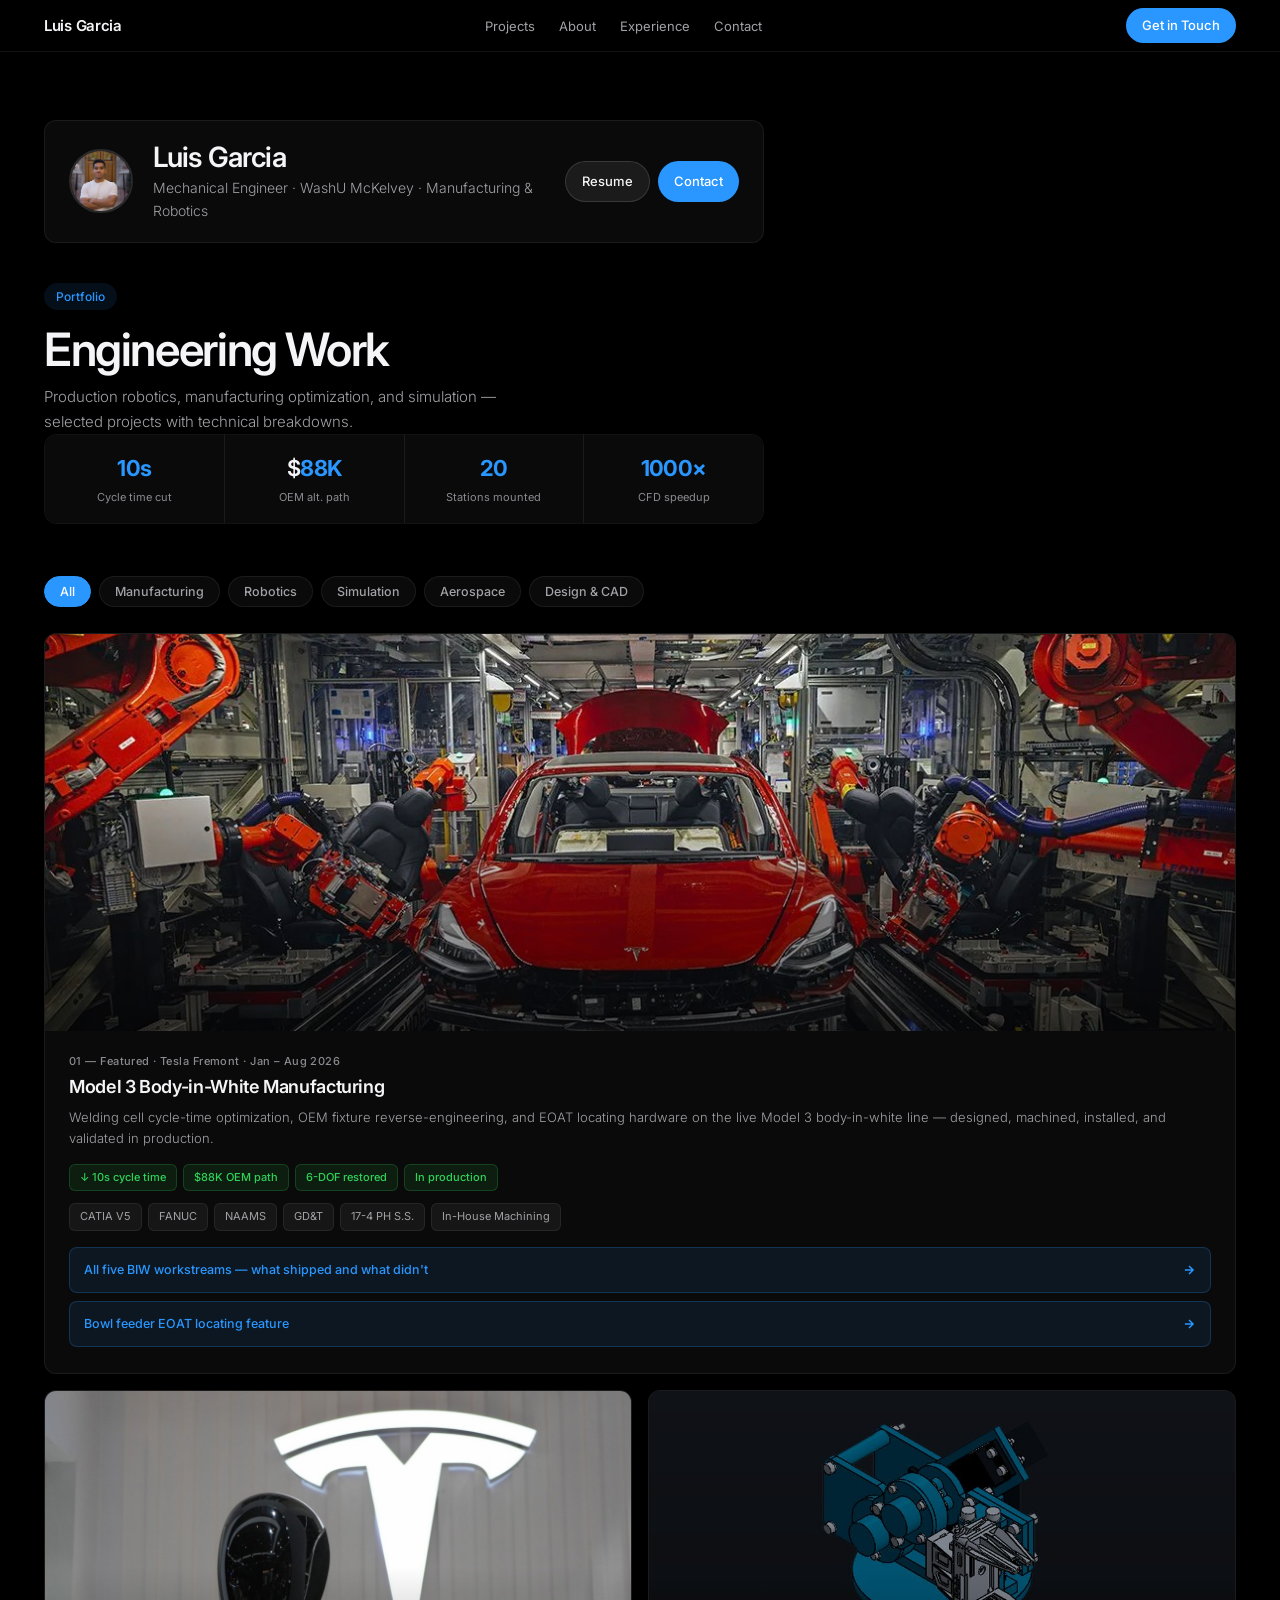
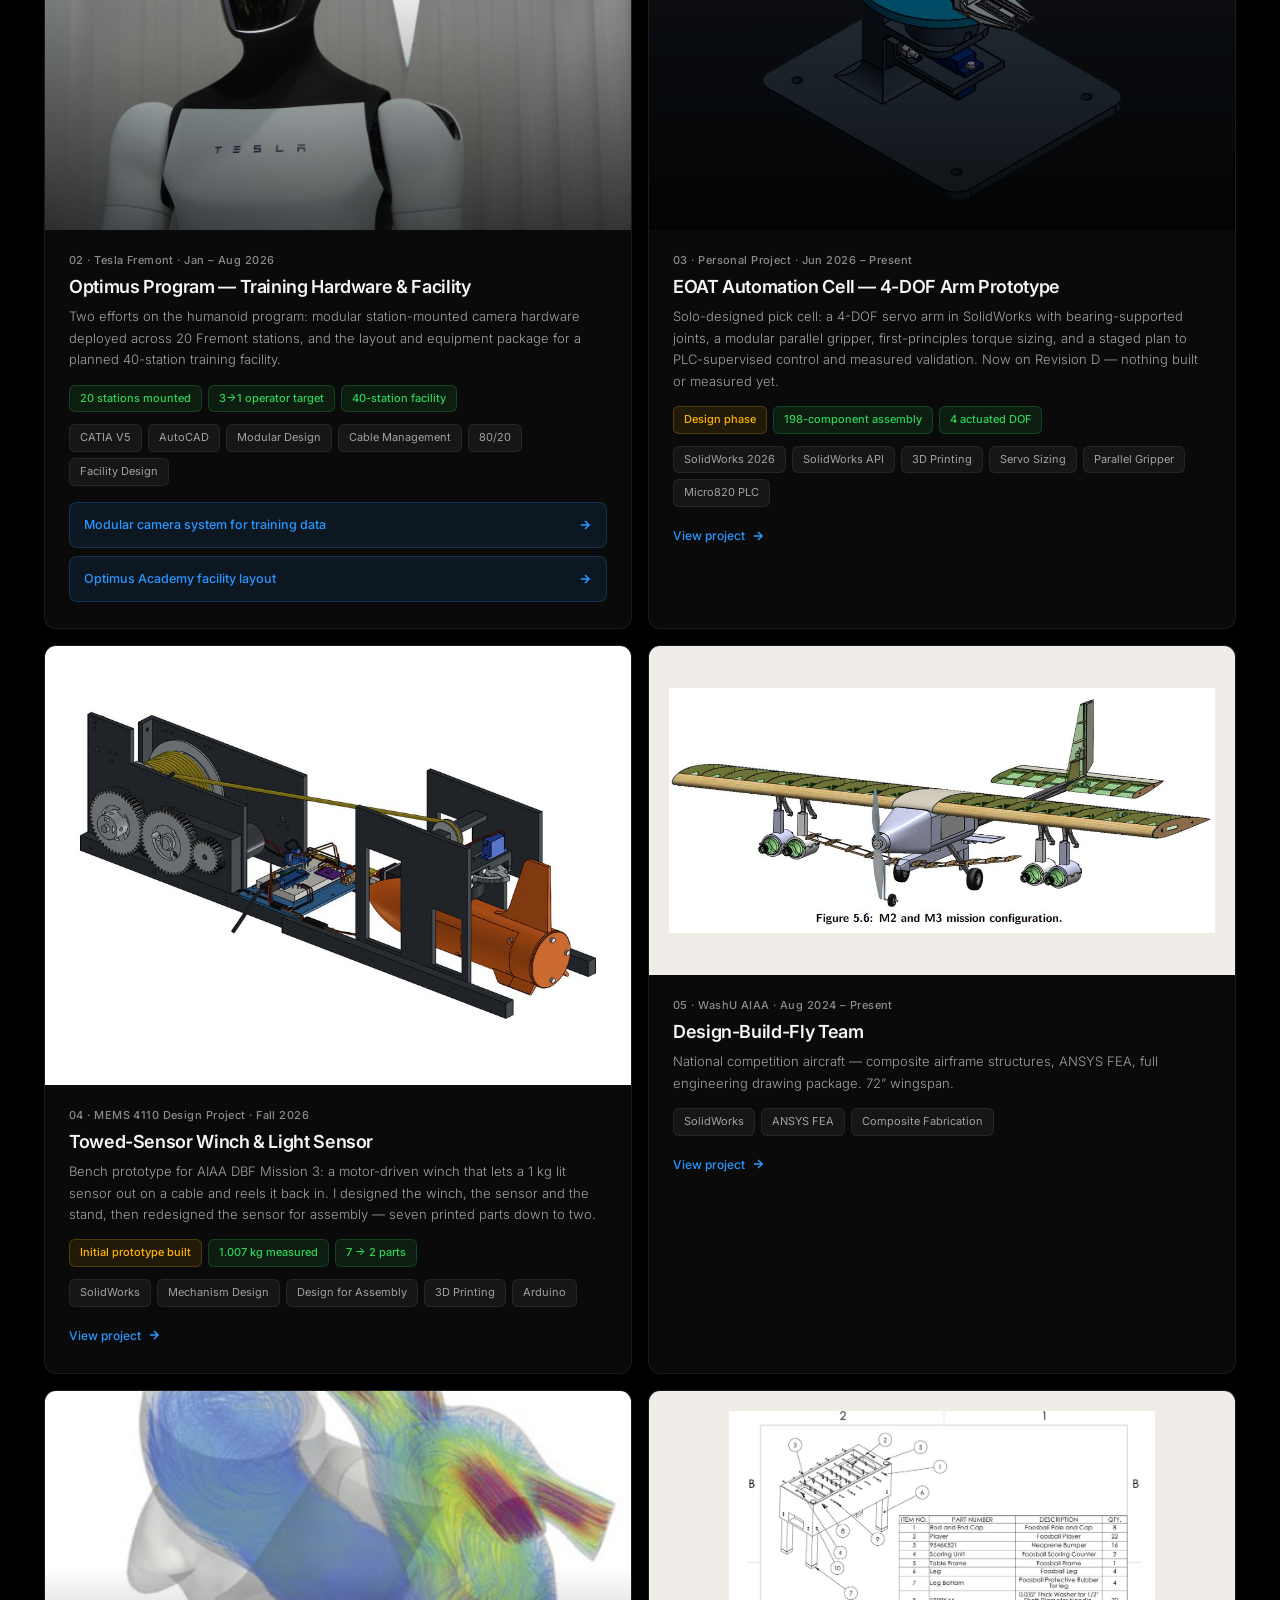
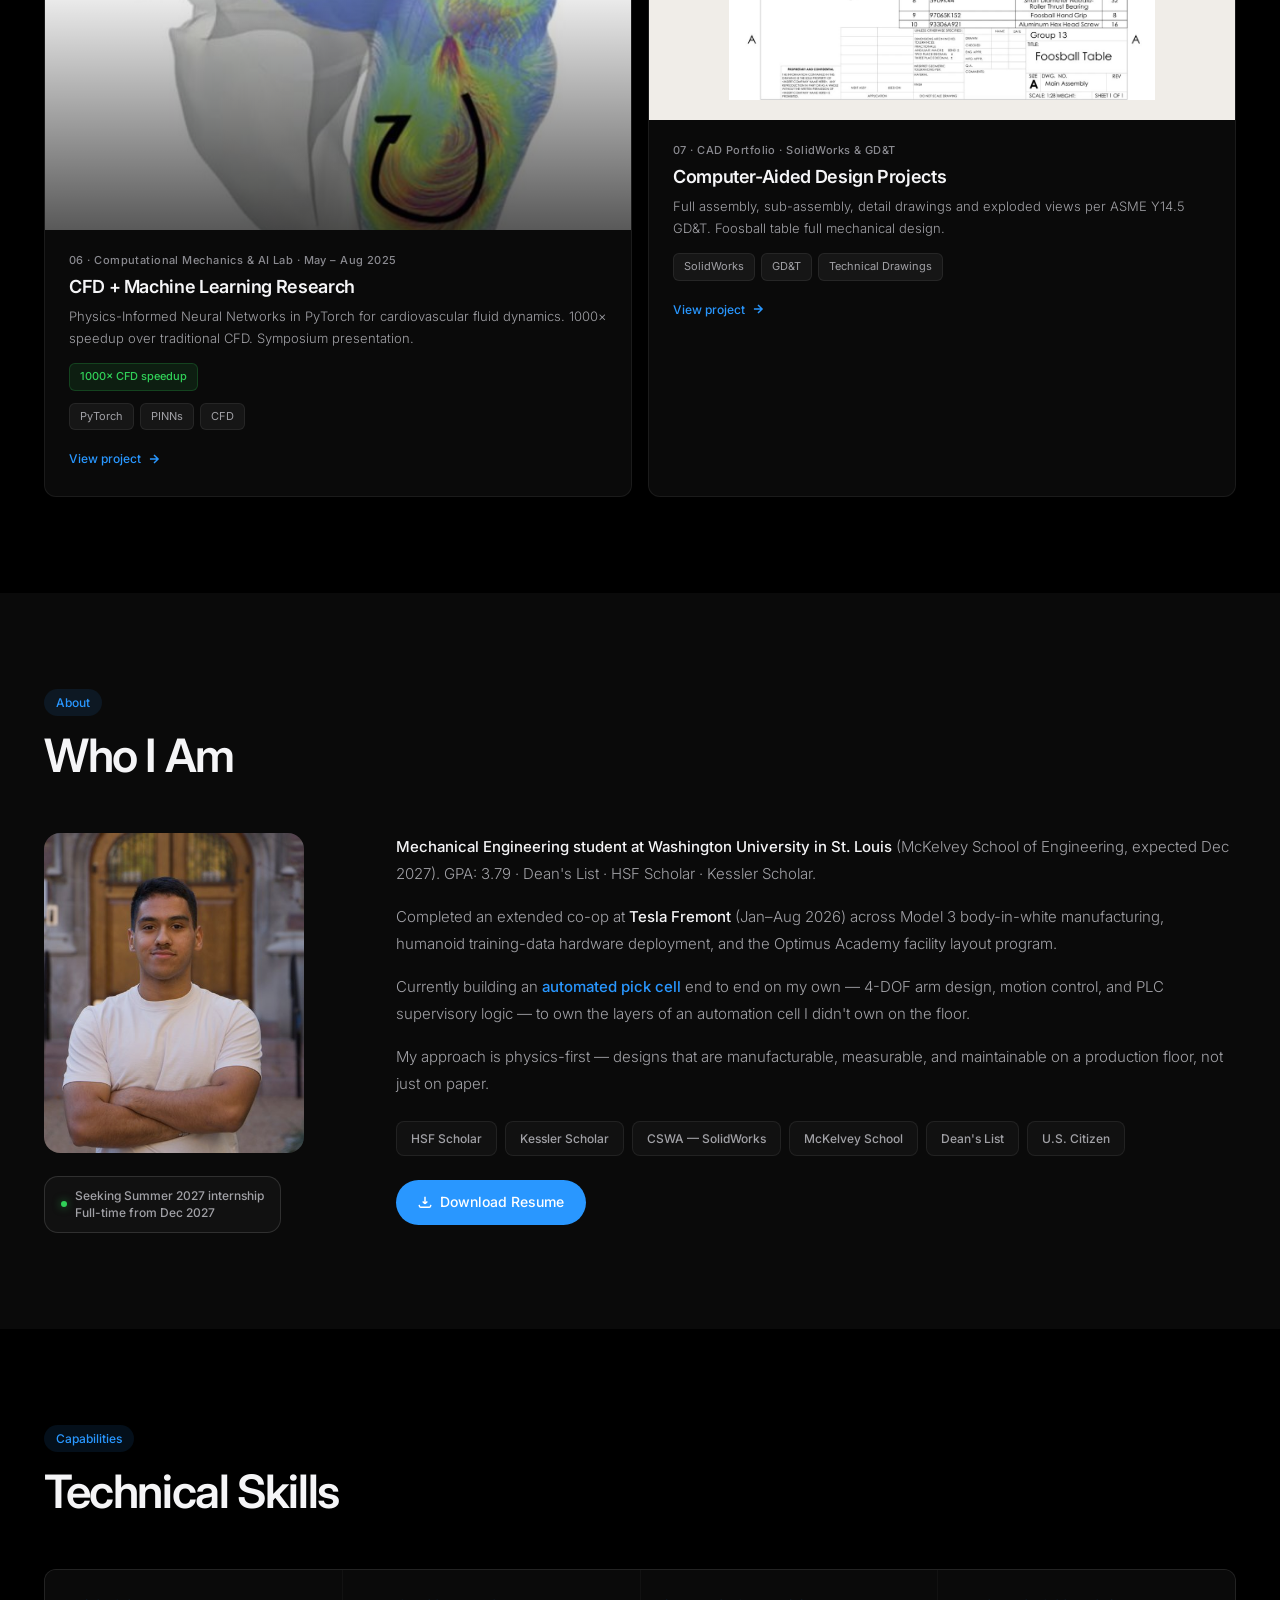
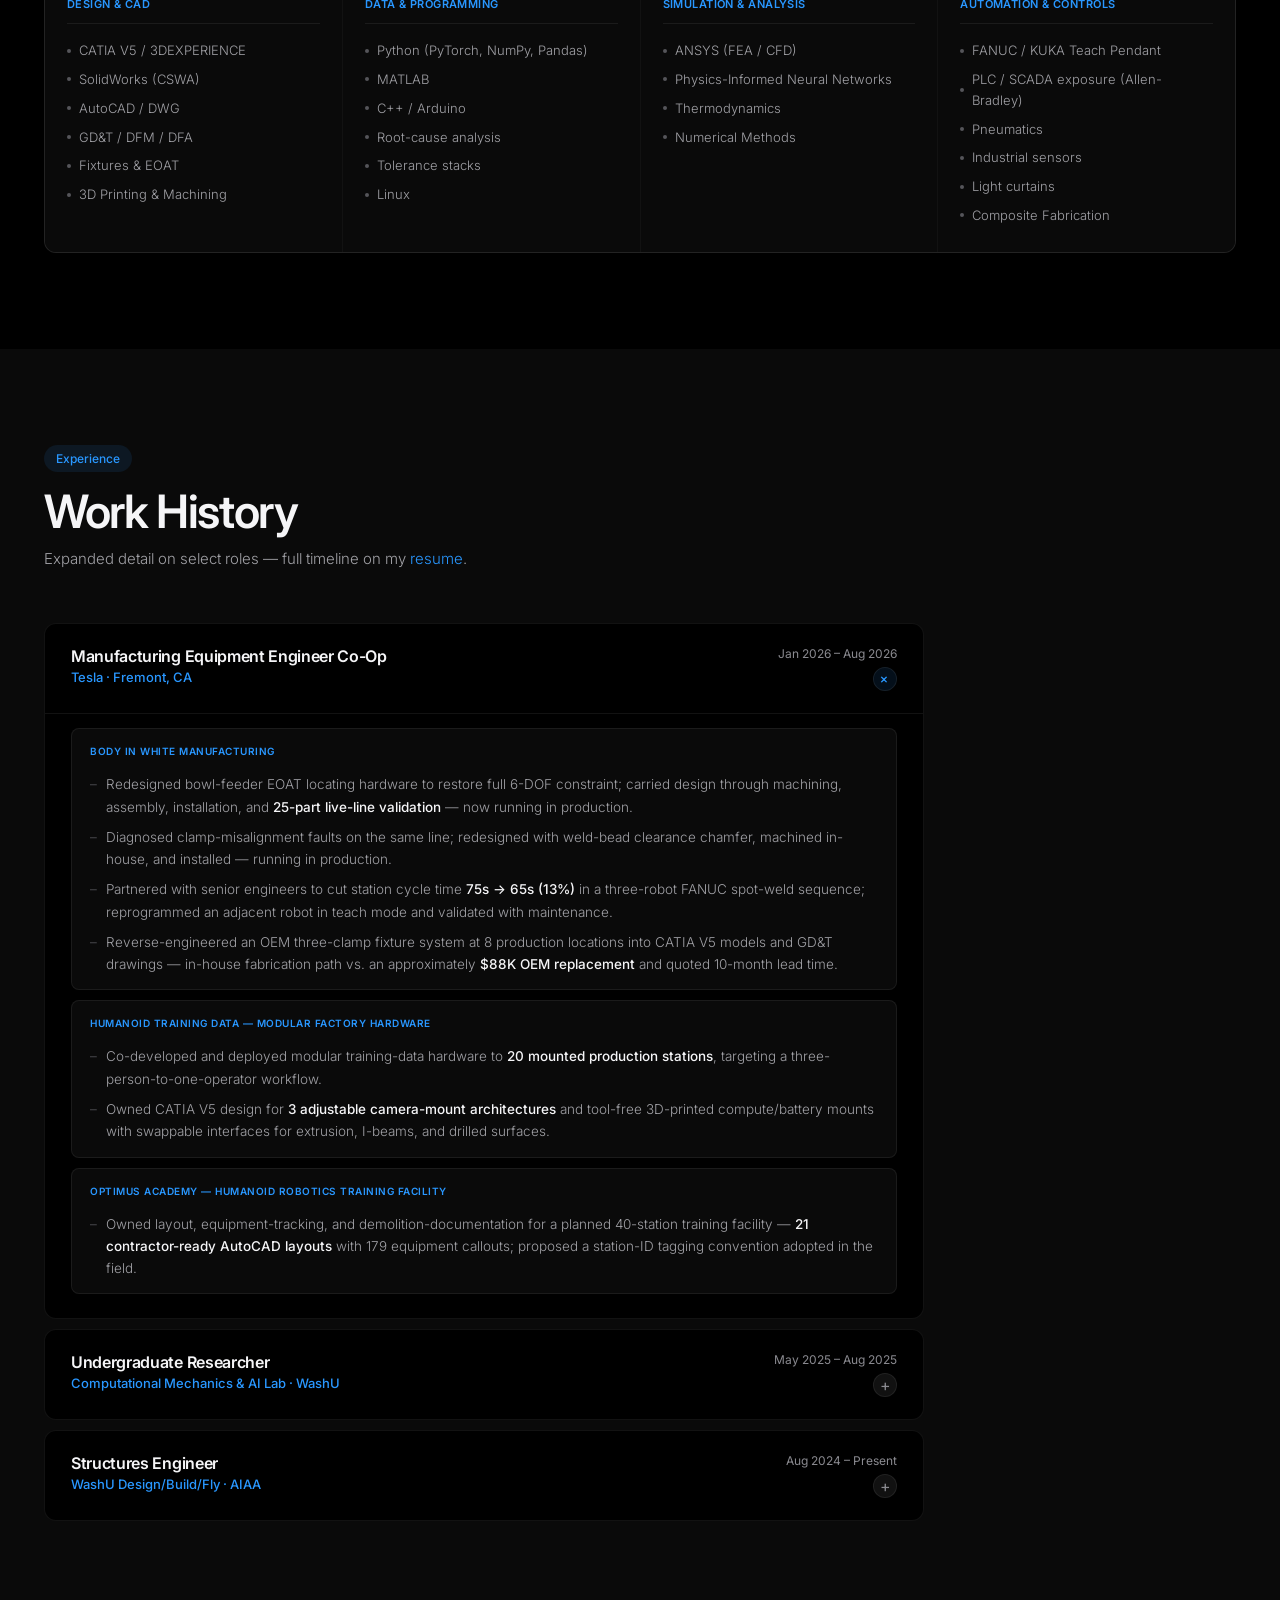
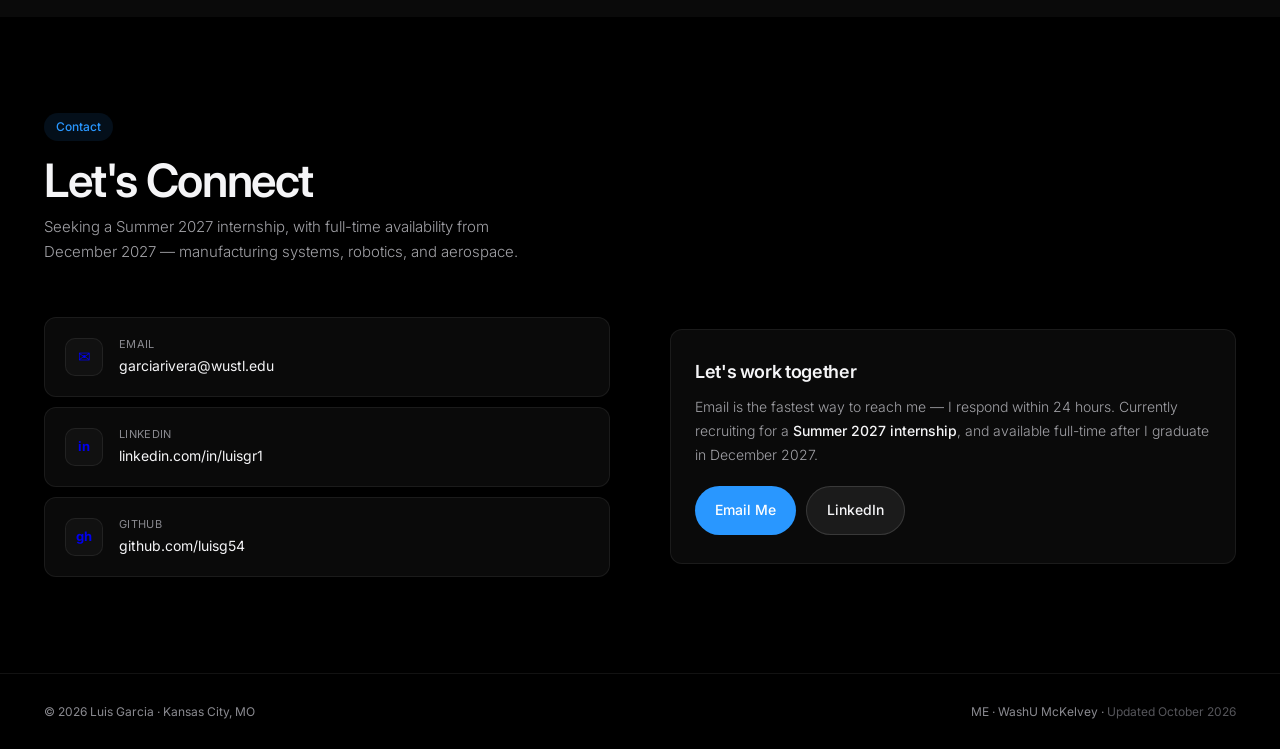
==== commit 57c789c6: "Sensor addition rev-o Revision O of new sensor design, images/video updates, sensor wiring diagram, " ====
--- a/index.html
+++ b/index.html
@@ -173,68 +173,9 @@
   *,*::before,*::after{animation-duration:.01ms !important;animation-iteration-count:1 !important;transition-duration:.01ms !important}
   .fade{opacity:1 !important;transform:none !important}
 }
-/* Full-bleed NASA ↔ Roadster dual-video hero (kept on original chrome) */
-.home-hero{
-  position:relative;width:100%;
-  min-height:100vh;min-height:100dvh;
-  display:flex;align-items:flex-end;
-  overflow:hidden;margin:0;padding:0;border:0;border-radius:0;
-  isolation:isolate;background:var(--bg)
-}
-.home-hero-media{
-  position:absolute;inset:0;z-index:0;width:100%;height:100%;
-  margin:0;padding:0;border:0;border-radius:0;background:var(--bg);overflow:hidden
-}
-.home-hero-layer{
-  position:absolute;inset:0;overflow:hidden;width:100%;height:100%;
-  margin:0;padding:0;border:0;border-radius:0;background:#0a0a0a;
-  opacity:0;transition:opacity .6s ease-in-out;z-index:0
-}
-.home-hero-layer.is-active{opacity:1;z-index:1}
-.home-hero-layer picture,.home-hero-layer img,.home-hero-layer video{
-  width:100%;height:100%;display:block;border:0;border-radius:0
-}
-.home-hero-layer img,.home-hero-layer video{
-  object-fit:cover;object-position:center;filter:saturate(.9) brightness(.88)
-}
-.home-hero-layer-base img,.home-hero-layer-base video{object-position:center 48%}
-.home-hero-layer-overlay img,.home-hero-layer-overlay video{object-position:center 45%}
-.home-hero-static{position:absolute;inset:0;display:none;width:100%;height:100%}
-.home-hero-video{position:absolute;inset:0;width:100%;height:100%}
-.home-hero-scrim{
-  position:absolute;inset:0;z-index:2;pointer-events:none;
-  background:
-    linear-gradient(to top,rgba(0,0,0,.92) 0%,rgba(0,0,0,.48) 36%,rgba(0,0,0,.18) 64%,rgba(0,0,0,.3) 100%),
-    linear-gradient(90deg,rgba(0,0,0,.4) 0%,transparent 55%)
-}
-.home-hero-inner{
-  position:relative;z-index:3;width:100%;
-  padding:calc(52px + 28px) 44px 72px;max-width:640px
-}
-.home-brand{
-  font-size:clamp(42px,7vw,76px);font-weight:600;
-  letter-spacing:-0.04em;line-height:1;color:var(--text);margin-bottom:18px
-}
-.home-headline{
-  font-size:clamp(18px,2.4vw,24px);font-weight:400;
-  letter-spacing:-0.02em;line-height:1.35;color:var(--text);
-  max-width:34ch;margin-bottom:12px
-}
-.home-support{
-  font-size:14px;font-weight:300;color:var(--text2);
-  margin-bottom:28px;letter-spacing:.01em
-}
-.home-ctas{display:flex;flex-wrap:wrap;gap:10px;align-items:center}
-@media(prefers-reduced-motion:reduce){
-  .home-hero-layer{transition:none}
-  .home-hero-layer-overlay{display:none}
-  .home-hero-layer-base{opacity:1;z-index:1}
-  .home-hero-video{display:none}
-  .home-hero-static{display:block}
-}
-@media(max-width:1100px){.proj-grid{grid-template-columns:1fr}.proj-card.featured{grid-column:span 1}.skills-grid{grid-template-columns:repeat(2,1fr)}.about-wrap{grid-template-columns:1fr;gap:40px}.contact-wrap{grid-template-columns:1fr;gap:40px}nav{padding:0 24px}section{padding:72px 24px}.home-hero-inner{padding-left:24px;padding-right:24px}}
+@media(max-width:1100px){.proj-grid{grid-template-columns:1fr}.proj-card.featured{grid-column:span 1}.skills-grid{grid-template-columns:repeat(2,1fr)}.about-wrap{grid-template-columns:1fr;gap:40px}.contact-wrap{grid-template-columns:1fr;gap:40px}nav{padding:0 24px}section{padding:72px 24px}}
 @media(max-width:640px){.nav-cta{display:none}}
-@media(max-width:640px){.nav-links:not(.open){display:none}.nav-toggle{display:flex;align-items:center;justify-content:center}.intro-bar{flex-wrap:wrap;padding:18px}.intro-actions{width:100%}.impact-strip{flex-direction:column}.impact-item{border-right:none;border-bottom:1px solid var(--border)}.impact-item:last-child{border-bottom:none}.skills-grid{grid-template-columns:1fr}footer{flex-direction:column;gap:8px;text-align:center}.home-hero-inner{padding-bottom:56px;max-width:100%}.home-hero-scrim{background:linear-gradient(to top,rgba(0,0,0,.94) 0%,rgba(0,0,0,.55) 42%,rgba(0,0,0,.22) 100%)}}
+@media(max-width:640px){.nav-links:not(.open){display:none}.nav-toggle{display:flex;align-items:center;justify-content:center}.intro-bar{flex-wrap:wrap;padding:18px}.intro-actions{width:100%}.impact-strip{flex-direction:column}.impact-item{border-right:none;border-bottom:1px solid var(--border)}.impact-item:last-child{border-bottom:none}.skills-grid{grid-template-columns:1fr}footer{flex-direction:column;gap:8px;text-align:center}}
 </style>
 </head>
 <body>
@@ -250,43 +191,19 @@
   <a href="#contact" class="nav-cta">Get in Touch</a>
 </nav>
 
-<header class="home-hero" id="top">
-  <div class="home-hero-media" aria-hidden="true" data-hero-crossfade>
-    <div class="home-hero-layer home-hero-layer-base is-active">
-      <picture class="home-hero-static">
-        <img class="home-hero-motion" src="images/hero-nasa-launch-poster.jpg?v=medium" alt="" width="1920" height="1080" decoding="async">
-      </picture>
-      <video class="home-hero-video home-hero-motion" poster="images/hero-nasa-launch-poster.jpg?v=medium" width="1920" height="1080" muted autoplay loop playsinline preload="metadata">
-        <source src="images/hero-nasa-launch.webm?v=medium" type="video/webm">
-        <source src="images/hero-nasa-launch.mp4?v=medium" type="video/mp4">
-        <img src="images/hero-nasa-launch.gif?v=medium" alt="" width="400" height="225">
-      </video>
-    </div>
-    <div class="home-hero-layer home-hero-layer-overlay">
-      <picture class="home-hero-static">
-        <img class="home-hero-motion home-hero-overlay-img" src="images/hero-roadster-kickflip-poster.jpg" alt="" width="1920" height="1080" decoding="async">
-      </picture>
-      <video class="home-hero-video home-hero-motion home-hero-overlay-img" poster="images/hero-roadster-kickflip-poster.jpg" width="1920" height="1080" muted autoplay loop playsinline preload="metadata">
-        <source src="images/hero-roadster-kickflip.webm" type="video/webm">
-        <source src="images/hero-roadster-kickflip.mp4" type="video/mp4">
-        <img src="images/hero-roadster-kickflip.gif" alt="" width="480" height="270">
-      </video>
-    </div>
-  </div>
-  <div class="home-hero-scrim" aria-hidden="true"></div>
-  <div class="home-hero-inner">
-    <p class="home-brand">Luis Garcia</p>
-    <h1 class="home-headline">Mechanical Engineer · WashU McKelvey · Manufacturing &amp; Robotics</h1>
-    <p class="home-support">WashU · Tesla Fremont · seeking Summer 2027</p>
-    <div class="home-ctas">
-      <a href="images/resume.pdf?v=2026-09" class="intro-btn secondary" download="Luis_Garcia_Resume.pdf">Resume</a>
-      <a href="#contact" class="intro-btn primary">Contact</a>
-    </div>
-  </div>
-</header>
-
 <section id="projects">
   <div class="s-hdr fade">
+    <div class="intro-bar">
+      <img src="images/luis-garcia.jpg" alt="Luis Garcia" class="intro-avatar" width="64" height="64" fetchpriority="high">
+      <div class="intro-text">
+        <h1 class="intro-name">Luis Garcia</h1>
+        <div class="intro-role">Mechanical Engineer · WashU McKelvey · Manufacturing &amp; Robotics</div>
+      </div>
+      <div class="intro-actions">
+        <a href="images/resume.pdf?v=2026-09" class="intro-btn secondary" download="Luis_Garcia_Resume.pdf">Resume</a>
+        <a href="#contact" class="intro-btn primary">Contact</a>
+      </div>
+    </div>
     <div class="s-chip">Portfolio</div>
     <h2 class="s-title">Engineering Work</h2>
     <p class="s-sub">Production robotics, manufacturing optimization, and simulation — selected projects with technical breakdowns.</p>
@@ -362,7 +279,7 @@
     </a>
 
     <a class="proj-card fade" data-cat="aerospace design" href="project-winch.html">
-      <div class="proj-cover portrait"><img src="images/m3-system-cover.jpg" alt="SolidWorks render of the whole bench system: winch frames and green gear train on wooden strips, the yellow tether running to the red bellmouth, and the sensor docked under it" loading="lazy" style="object-position:center"><div class="proj-cover-overlay"></div></div>
+      <div class="proj-cover portrait"><img src="images/m3-system-cover.jpg" alt="SolidWorks isometric of the compact winch module, revision O, with the orange rev E2 sensor docked under the bellmouth" loading="lazy" style="object-position:center;background:#fff"></div>
       <div class="proj-body">
         <div class="proj-num">04 · MEMS 4110 Design Project · Fall 2026</div>
         <h3 class="proj-name">Towed-Sensor Winch &amp; Light Sensor</h3>
@@ -566,31 +483,8 @@
   navToggle.textContent='☰';
 }));
 
-const reduceMotion=window.matchMedia('(prefers-reduced-motion: reduce)').matches;
-const heroLayers=document.querySelectorAll('.home-hero-layer');
-const heroVideos=document.querySelectorAll('.home-hero-video');
-if(reduceMotion){
-  heroVideos.forEach(v=>{
-    v.pause();v.removeAttribute('autoplay');v.removeAttribute('loop');
-    v.removeAttribute('src');
-    while(v.firstChild)v.removeChild(v.firstChild);
-  });
-  heroLayers.forEach((layer,i)=>layer.classList.toggle('is-active',i===0));
-}else if(heroLayers.length>1){
-  let heroIndex=0;
-  heroLayers[0].classList.add('is-active');
-  heroVideos.forEach(v=>{try{v.play();}catch(e){}});
-  setInterval(()=>{
-    heroLayers[heroIndex].classList.remove('is-active');
-    heroIndex=(heroIndex+1)%heroLayers.length;
-    heroLayers[heroIndex].classList.add('is-active');
-  },3500);
-}else if(heroLayers.length===1){
-  heroLayers[0].classList.add('is-active');
-}
-
 const cfd=document.getElementById('cfdVideo');
-if(cfd&&reduceMotion){
+if(cfd&&window.matchMedia('(prefers-reduced-motion: reduce)').matches){
   cfd.removeAttribute('autoplay');cfd.pause();cfd.removeAttribute('loop');
 }
 
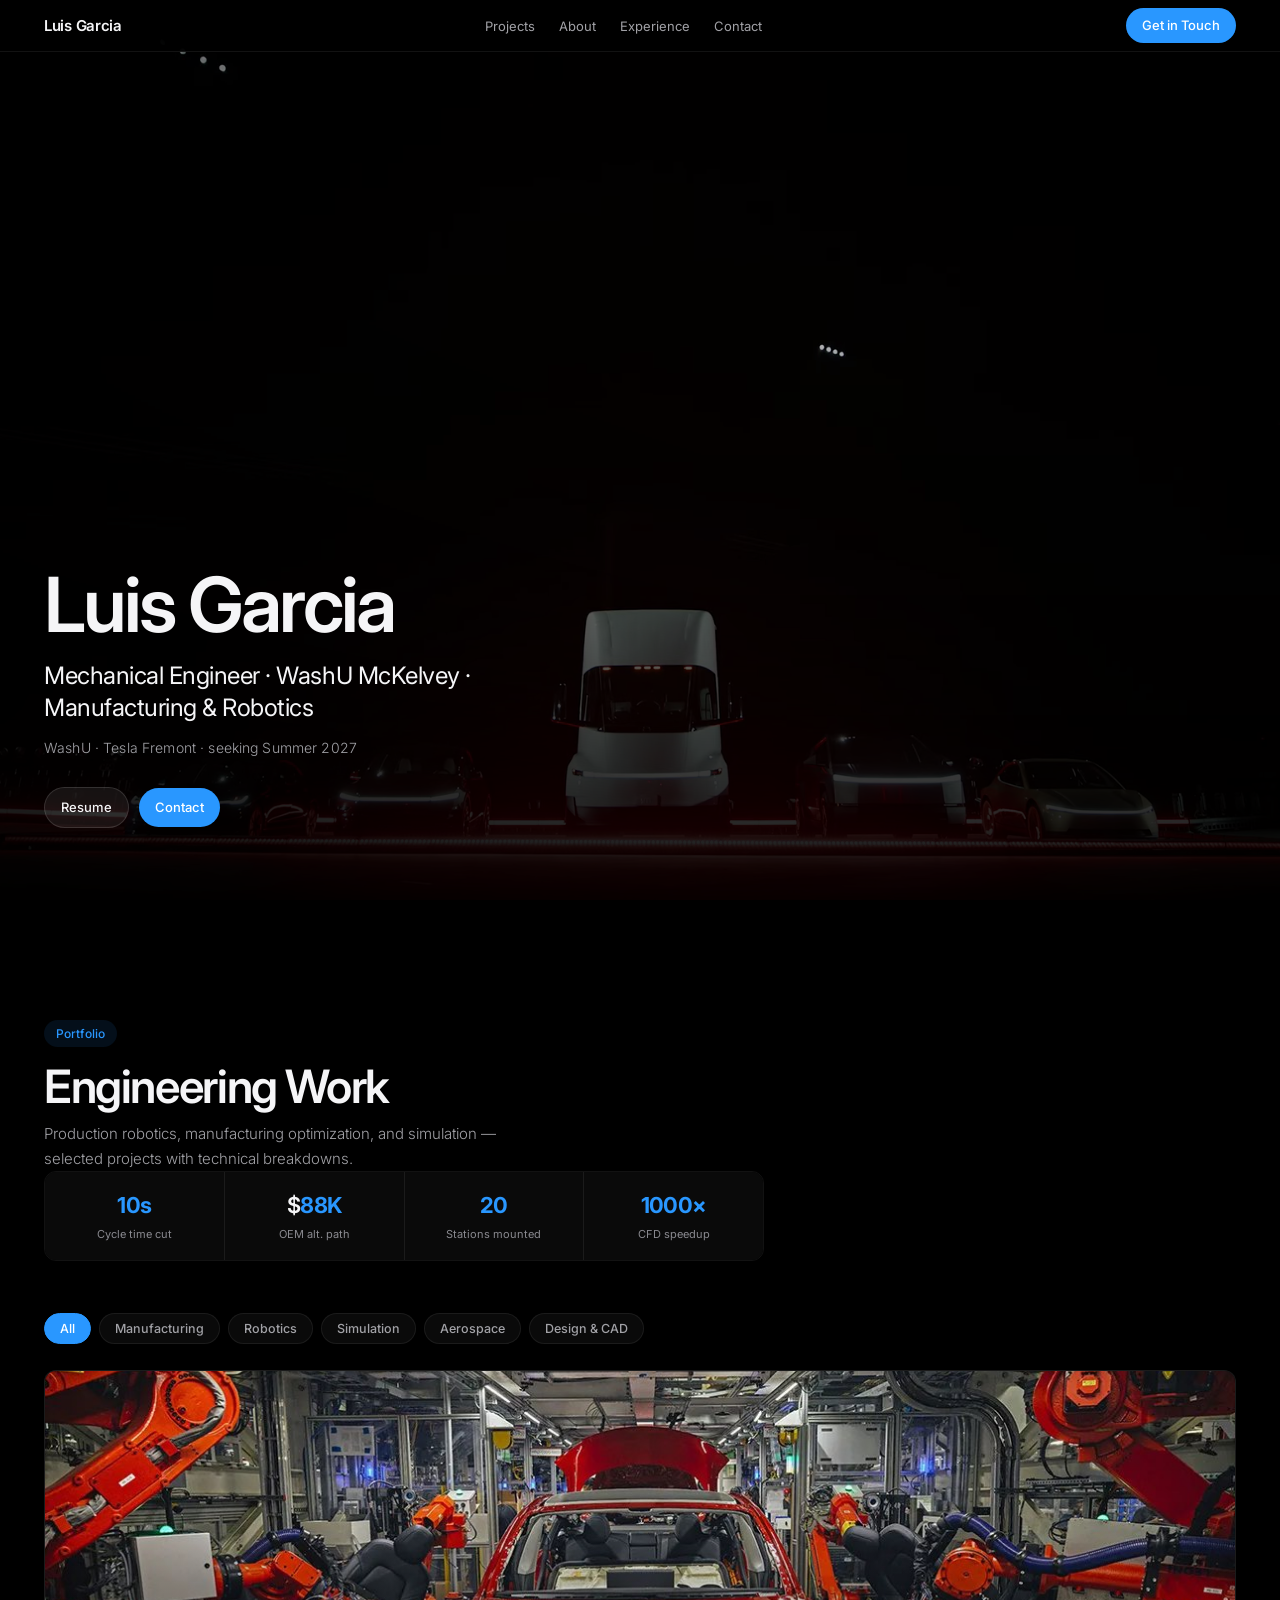
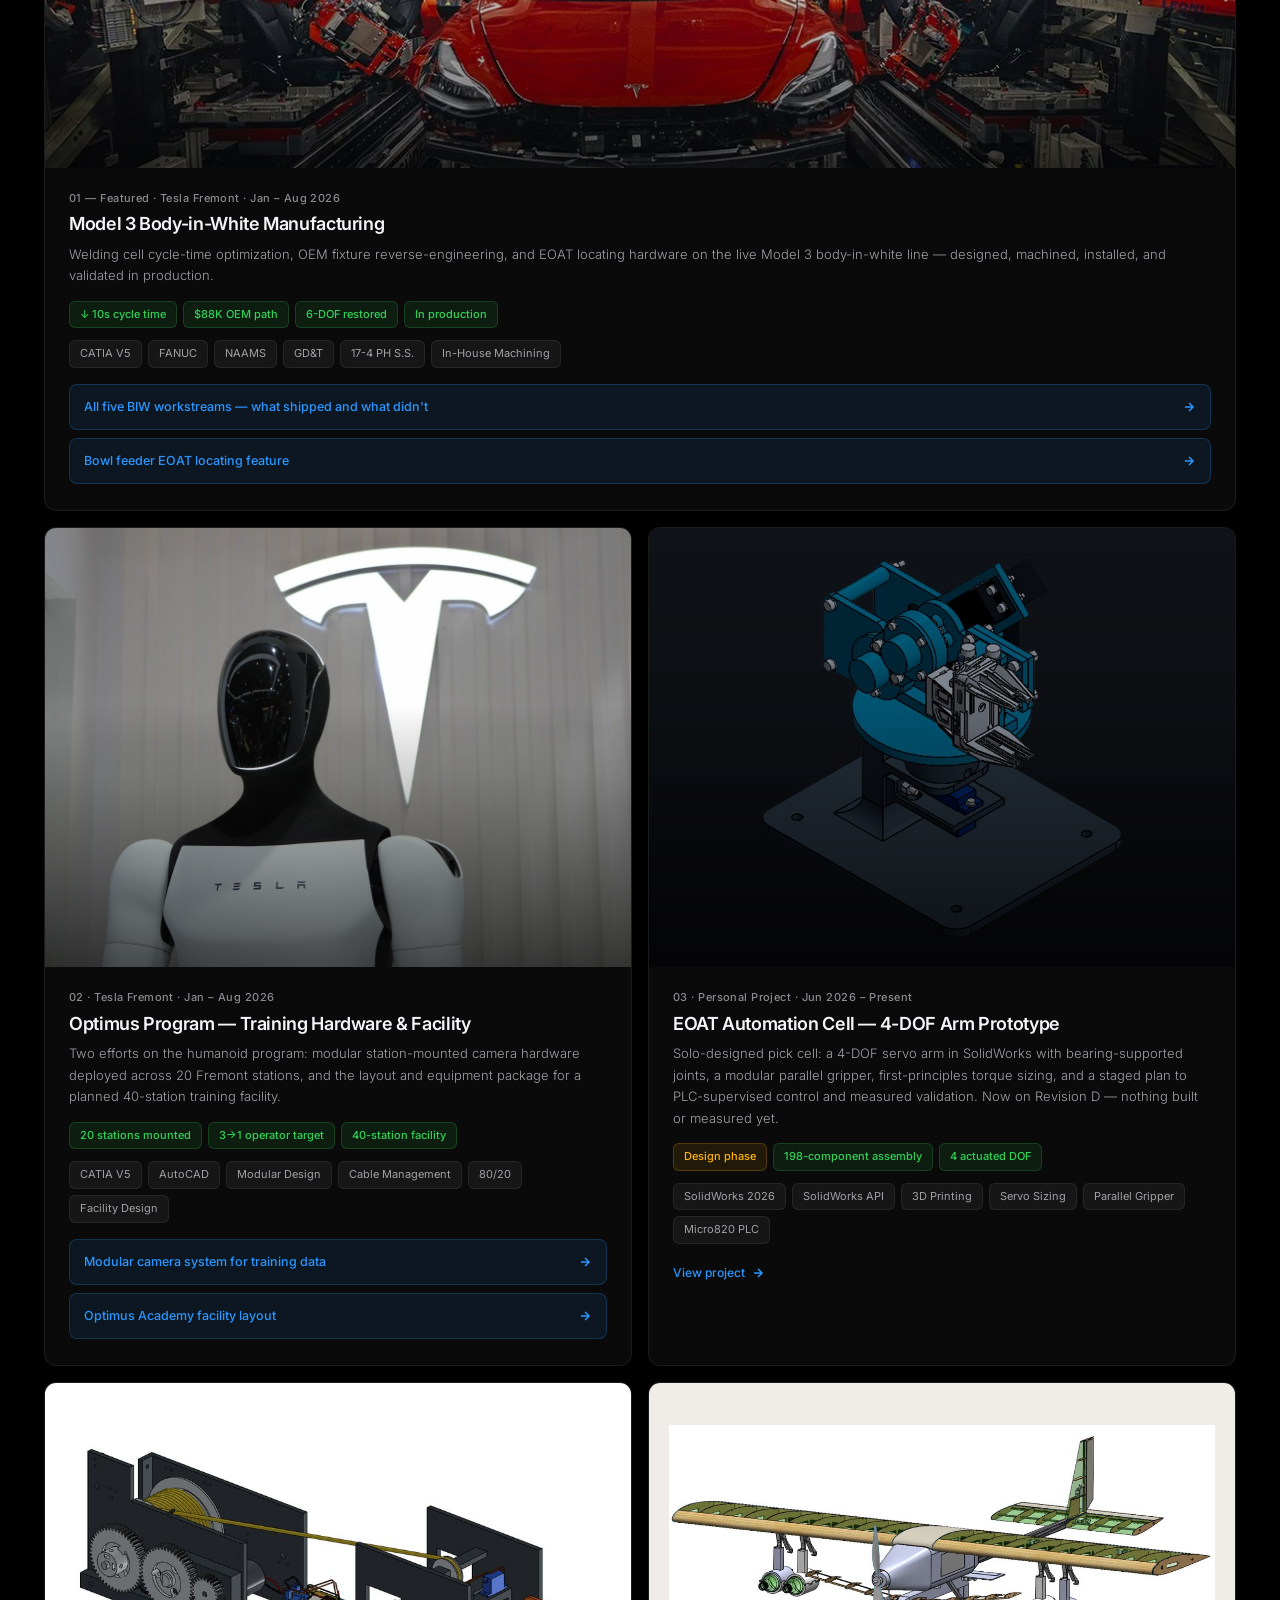
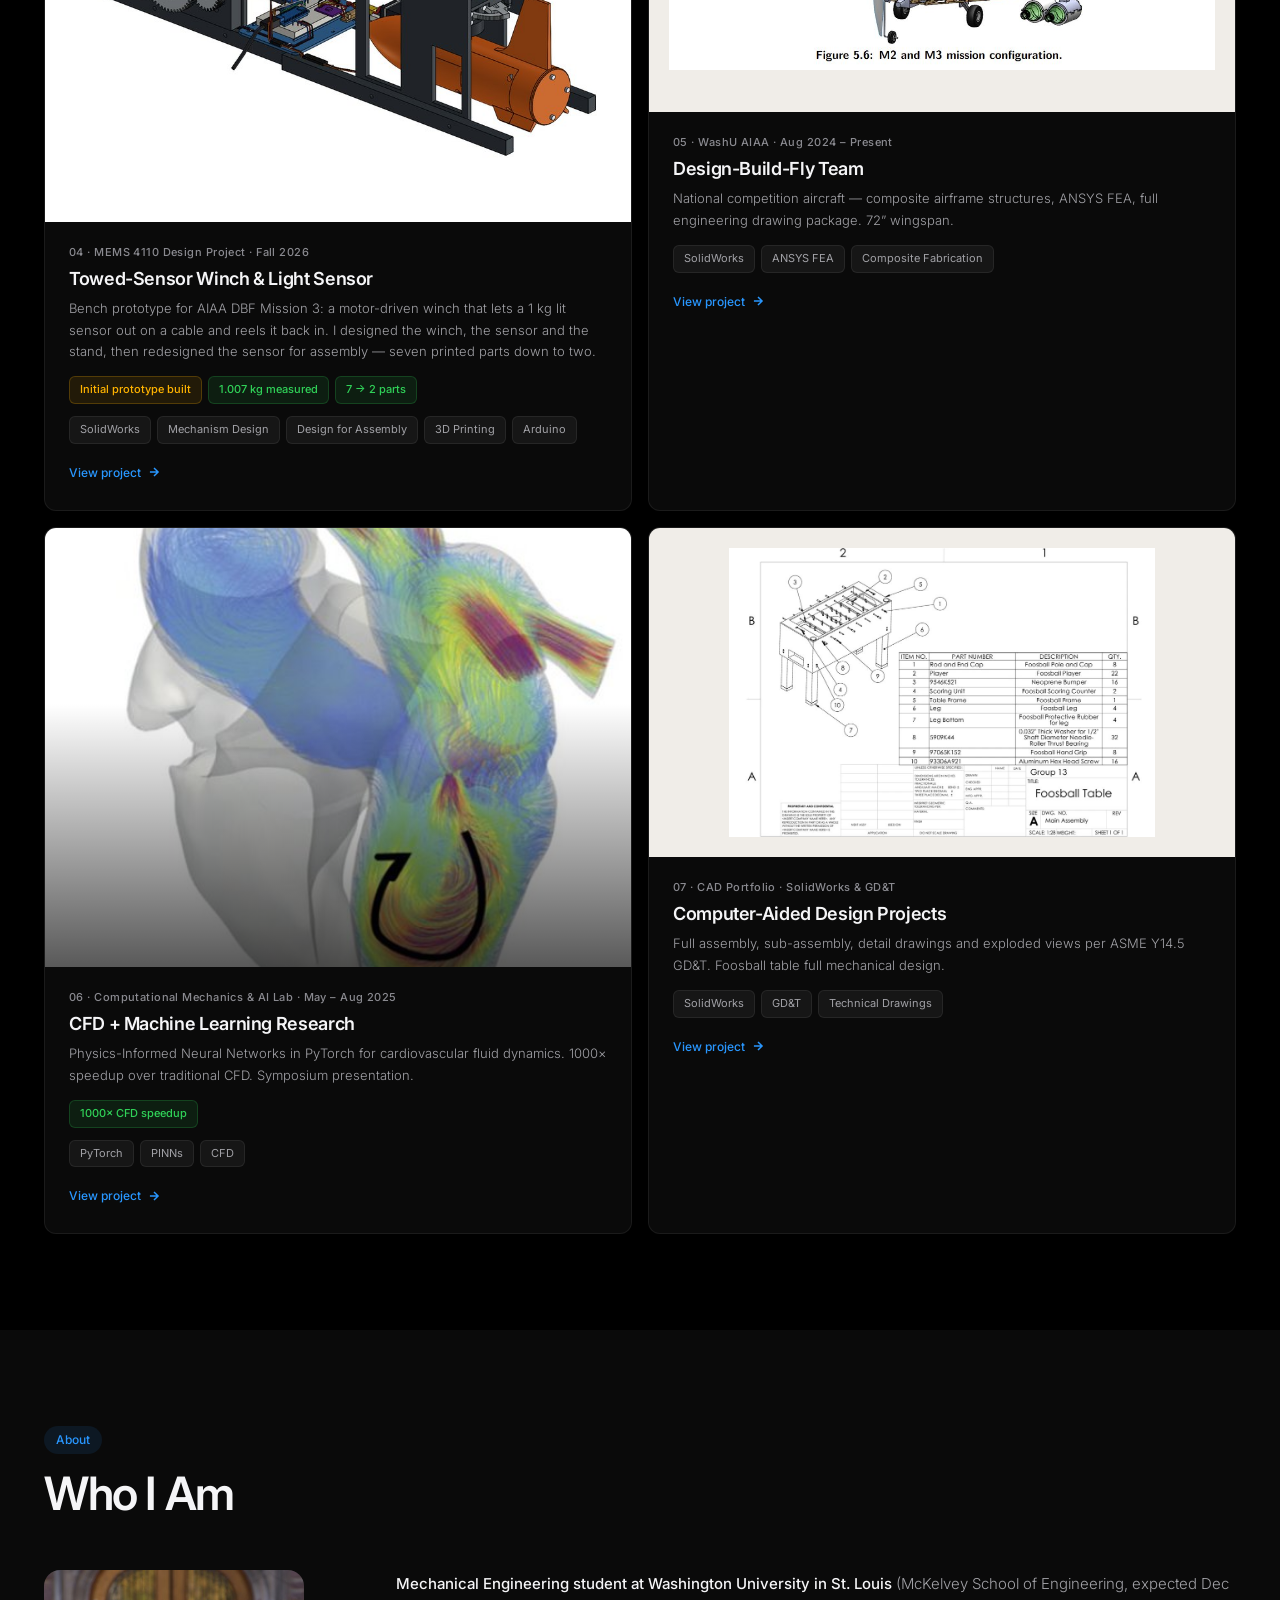
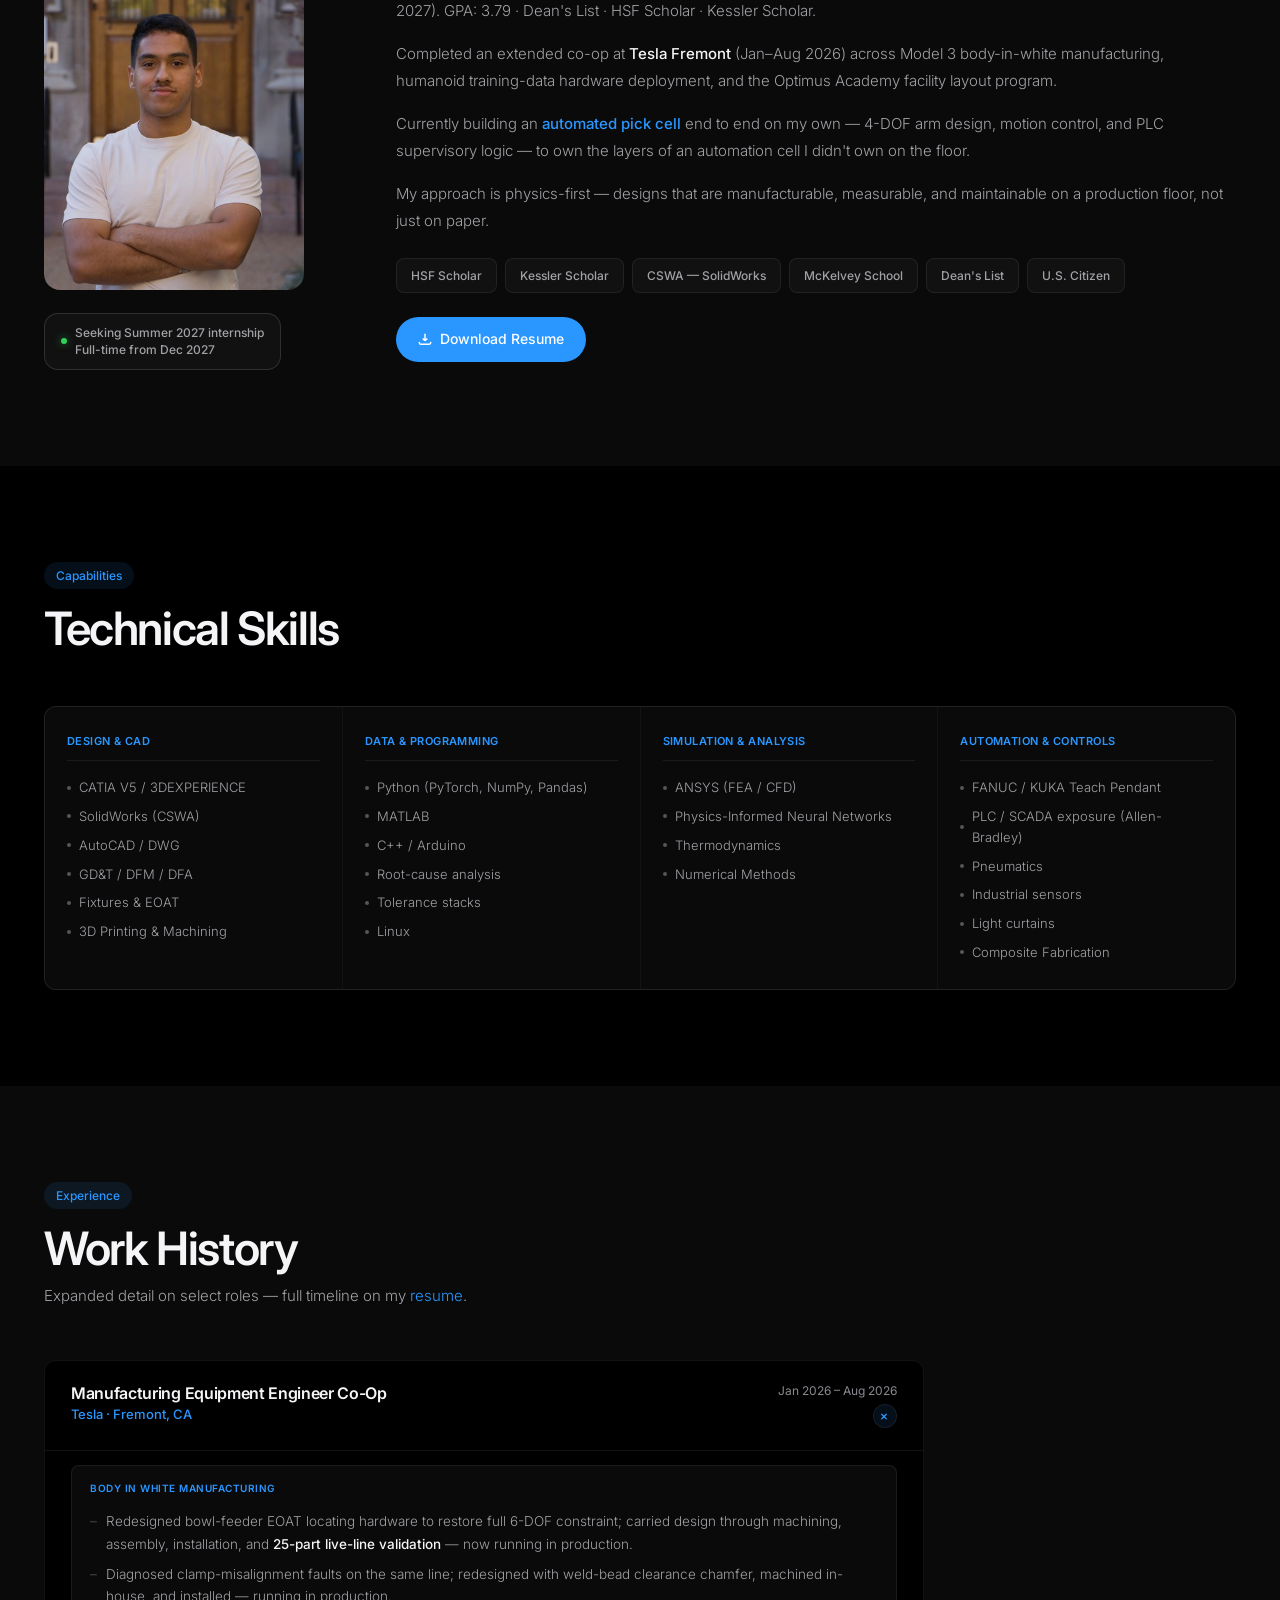
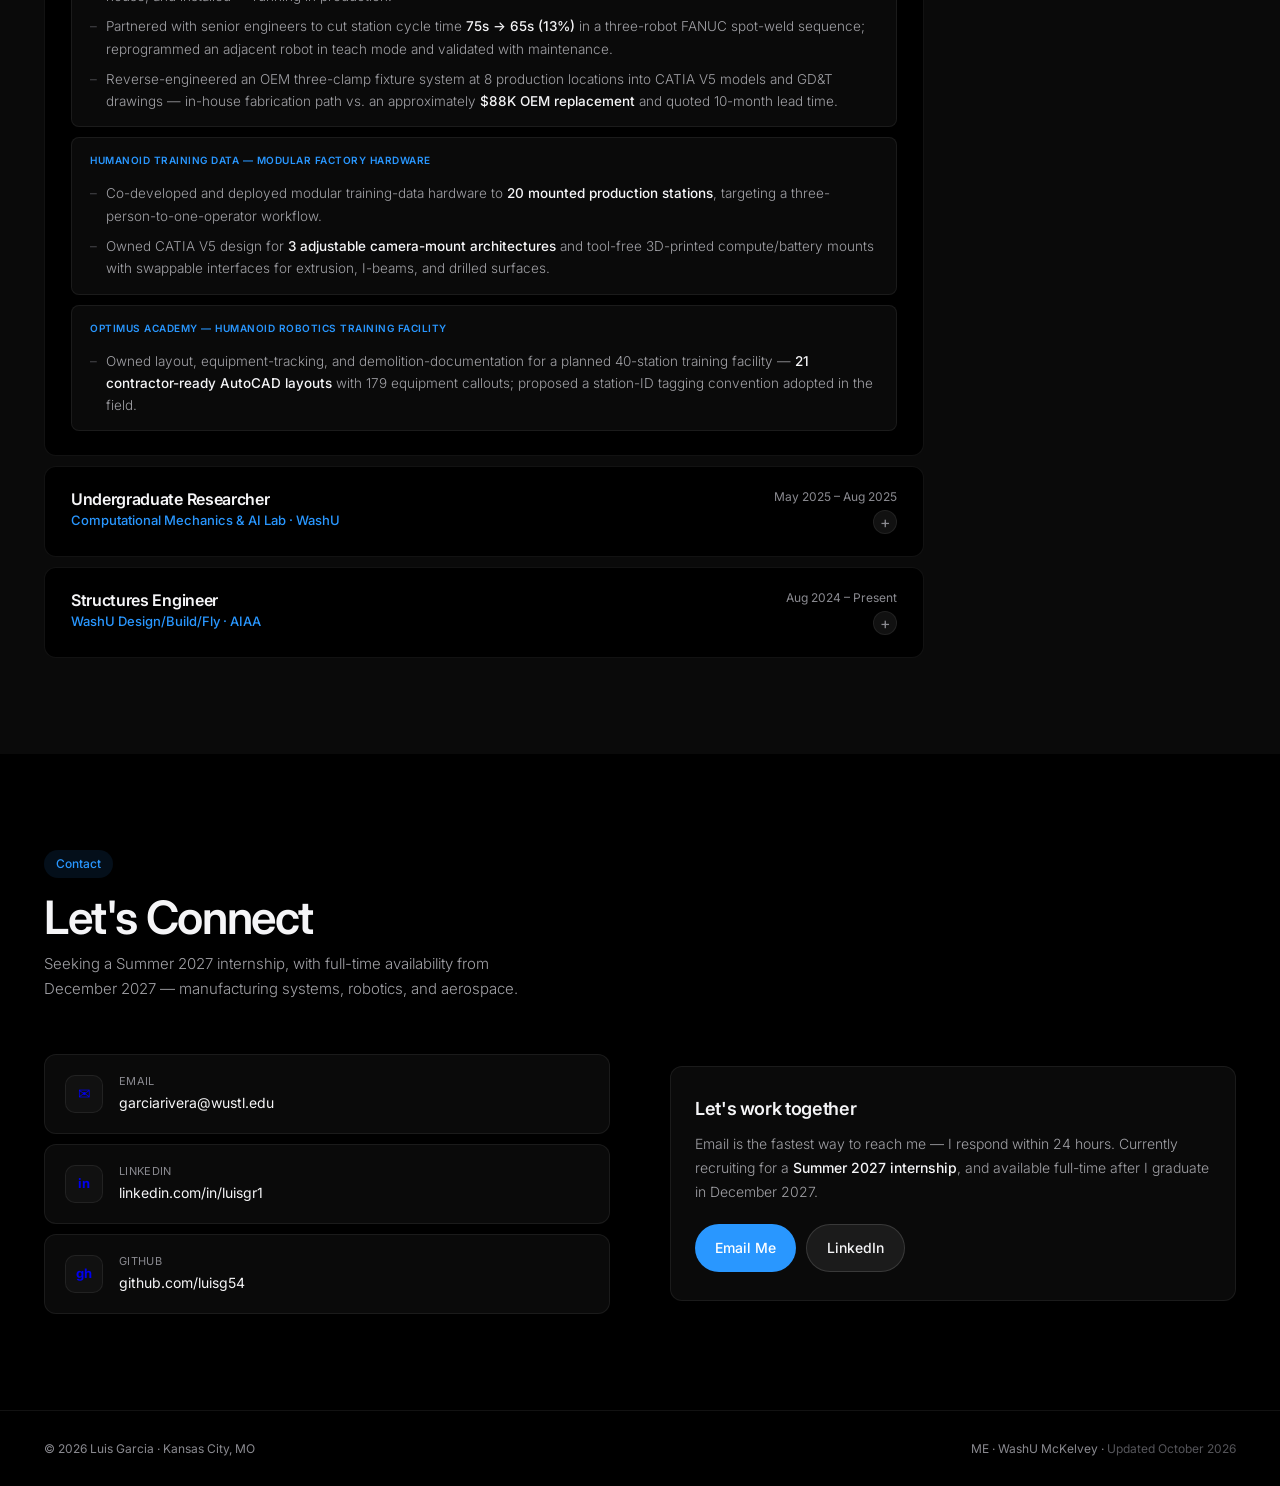
==== commit 616b2730: "Merge branch 'main' of https://github.com/luisg54/engineering-portfolio" ====
--- a/index.html
+++ b/index.html
@@ -173,9 +173,68 @@
   *,*::before,*::after{animation-duration:.01ms !important;animation-iteration-count:1 !important;transition-duration:.01ms !important}
   .fade{opacity:1 !important;transform:none !important}
 }
-@media(max-width:1100px){.proj-grid{grid-template-columns:1fr}.proj-card.featured{grid-column:span 1}.skills-grid{grid-template-columns:repeat(2,1fr)}.about-wrap{grid-template-columns:1fr;gap:40px}.contact-wrap{grid-template-columns:1fr;gap:40px}nav{padding:0 24px}section{padding:72px 24px}}
+/* Full-bleed NASA ↔ Roadster dual-video hero (kept on original chrome) */
+.home-hero{
+  position:relative;width:100%;
+  min-height:100vh;min-height:100dvh;
+  display:flex;align-items:flex-end;
+  overflow:hidden;margin:0;padding:0;border:0;border-radius:0;
+  isolation:isolate;background:var(--bg)
+}
+.home-hero-media{
+  position:absolute;inset:0;z-index:0;width:100%;height:100%;
+  margin:0;padding:0;border:0;border-radius:0;background:var(--bg);overflow:hidden
+}
+.home-hero-layer{
+  position:absolute;inset:0;overflow:hidden;width:100%;height:100%;
+  margin:0;padding:0;border:0;border-radius:0;background:#0a0a0a;
+  opacity:0;transition:opacity .6s ease-in-out;z-index:0
+}
+.home-hero-layer.is-active{opacity:1;z-index:1}
+.home-hero-layer picture,.home-hero-layer img,.home-hero-layer video{
+  width:100%;height:100%;display:block;border:0;border-radius:0
+}
+.home-hero-layer img,.home-hero-layer video{
+  object-fit:cover;object-position:center;filter:saturate(.9) brightness(.88)
+}
+.home-hero-layer-base img,.home-hero-layer-base video{object-position:center 48%}
+.home-hero-layer-overlay img,.home-hero-layer-overlay video{object-position:center 45%}
+.home-hero-static{position:absolute;inset:0;display:none;width:100%;height:100%}
+.home-hero-video{position:absolute;inset:0;width:100%;height:100%}
+.home-hero-scrim{
+  position:absolute;inset:0;z-index:2;pointer-events:none;
+  background:
+    linear-gradient(to top,rgba(0,0,0,.92) 0%,rgba(0,0,0,.48) 36%,rgba(0,0,0,.18) 64%,rgba(0,0,0,.3) 100%),
+    linear-gradient(90deg,rgba(0,0,0,.4) 0%,transparent 55%)
+}
+.home-hero-inner{
+  position:relative;z-index:3;width:100%;
+  padding:calc(52px + 28px) 44px 72px;max-width:640px
+}
+.home-brand{
+  font-size:clamp(42px,7vw,76px);font-weight:600;
+  letter-spacing:-0.04em;line-height:1;color:var(--text);margin-bottom:18px
+}
+.home-headline{
+  font-size:clamp(18px,2.4vw,24px);font-weight:400;
+  letter-spacing:-0.02em;line-height:1.35;color:var(--text);
+  max-width:34ch;margin-bottom:12px
+}
+.home-support{
+  font-size:14px;font-weight:300;color:var(--text2);
+  margin-bottom:28px;letter-spacing:.01em
+}
+.home-ctas{display:flex;flex-wrap:wrap;gap:10px;align-items:center}
+@media(prefers-reduced-motion:reduce){
+  .home-hero-layer{transition:none}
+  .home-hero-layer-overlay{display:none}
+  .home-hero-layer-base{opacity:1;z-index:1}
+  .home-hero-video{display:none}
+  .home-hero-static{display:block}
+}
+@media(max-width:1100px){.proj-grid{grid-template-columns:1fr}.proj-card.featured{grid-column:span 1}.skills-grid{grid-template-columns:repeat(2,1fr)}.about-wrap{grid-template-columns:1fr;gap:40px}.contact-wrap{grid-template-columns:1fr;gap:40px}nav{padding:0 24px}section{padding:72px 24px}.home-hero-inner{padding-left:24px;padding-right:24px}}
 @media(max-width:640px){.nav-cta{display:none}}
-@media(max-width:640px){.nav-links:not(.open){display:none}.nav-toggle{display:flex;align-items:center;justify-content:center}.intro-bar{flex-wrap:wrap;padding:18px}.intro-actions{width:100%}.impact-strip{flex-direction:column}.impact-item{border-right:none;border-bottom:1px solid var(--border)}.impact-item:last-child{border-bottom:none}.skills-grid{grid-template-columns:1fr}footer{flex-direction:column;gap:8px;text-align:center}}
+@media(max-width:640px){.nav-links:not(.open){display:none}.nav-toggle{display:flex;align-items:center;justify-content:center}.intro-bar{flex-wrap:wrap;padding:18px}.intro-actions{width:100%}.impact-strip{flex-direction:column}.impact-item{border-right:none;border-bottom:1px solid var(--border)}.impact-item:last-child{border-bottom:none}.skills-grid{grid-template-columns:1fr}footer{flex-direction:column;gap:8px;text-align:center}.home-hero-inner{padding-bottom:56px;max-width:100%}.home-hero-scrim{background:linear-gradient(to top,rgba(0,0,0,.94) 0%,rgba(0,0,0,.55) 42%,rgba(0,0,0,.22) 100%)}}
 </style>
 </head>
 <body>
@@ -191,19 +250,43 @@
   <a href="#contact" class="nav-cta">Get in Touch</a>
 </nav>
 
+<header class="home-hero" id="top">
+  <div class="home-hero-media" aria-hidden="true" data-hero-crossfade>
+    <div class="home-hero-layer home-hero-layer-base is-active">
+      <picture class="home-hero-static">
+        <img class="home-hero-motion" src="images/hero-nasa-launch-poster.jpg?v=medium" alt="" width="1920" height="1080" decoding="async">
+      </picture>
+      <video class="home-hero-video home-hero-motion" poster="images/hero-nasa-launch-poster.jpg?v=medium" width="1920" height="1080" muted autoplay loop playsinline preload="metadata">
+        <source src="images/hero-nasa-launch.webm?v=medium" type="video/webm">
+        <source src="images/hero-nasa-launch.mp4?v=medium" type="video/mp4">
+        <img src="images/hero-nasa-launch.gif?v=medium" alt="" width="400" height="225">
+      </video>
+    </div>
+    <div class="home-hero-layer home-hero-layer-overlay">
+      <picture class="home-hero-static">
+        <img class="home-hero-motion home-hero-overlay-img" src="images/hero-roadster-kickflip-poster.jpg" alt="" width="1920" height="1080" decoding="async">
+      </picture>
+      <video class="home-hero-video home-hero-motion home-hero-overlay-img" poster="images/hero-roadster-kickflip-poster.jpg" width="1920" height="1080" muted autoplay loop playsinline preload="metadata">
+        <source src="images/hero-roadster-kickflip.webm" type="video/webm">
+        <source src="images/hero-roadster-kickflip.mp4" type="video/mp4">
+        <img src="images/hero-roadster-kickflip.gif" alt="" width="480" height="270">
+      </video>
+    </div>
+  </div>
+  <div class="home-hero-scrim" aria-hidden="true"></div>
+  <div class="home-hero-inner">
+    <p class="home-brand">Luis Garcia</p>
+    <h1 class="home-headline">Mechanical Engineer · WashU McKelvey · Manufacturing &amp; Robotics</h1>
+    <p class="home-support">WashU · Tesla Fremont · seeking Summer 2027</p>
+    <div class="home-ctas">
+      <a href="images/resume.pdf?v=2026-09" class="intro-btn secondary" download="Luis_Garcia_Resume.pdf">Resume</a>
+      <a href="#contact" class="intro-btn primary">Contact</a>
+    </div>
+  </div>
+</header>
+
 <section id="projects">
   <div class="s-hdr fade">
-    <div class="intro-bar">
-      <img src="images/luis-garcia.jpg" alt="Luis Garcia" class="intro-avatar" width="64" height="64" fetchpriority="high">
-      <div class="intro-text">
-        <h1 class="intro-name">Luis Garcia</h1>
-        <div class="intro-role">Mechanical Engineer · WashU McKelvey · Manufacturing &amp; Robotics</div>
-      </div>
-      <div class="intro-actions">
-        <a href="images/resume.pdf?v=2026-09" class="intro-btn secondary" download="Luis_Garcia_Resume.pdf">Resume</a>
-        <a href="#contact" class="intro-btn primary">Contact</a>
-      </div>
-    </div>
     <div class="s-chip">Portfolio</div>
     <h2 class="s-title">Engineering Work</h2>
     <p class="s-sub">Production robotics, manufacturing optimization, and simulation — selected projects with technical breakdowns.</p>
@@ -483,8 +566,31 @@
   navToggle.textContent='☰';
 }));
 
+const reduceMotion=window.matchMedia('(prefers-reduced-motion: reduce)').matches;
+const heroLayers=document.querySelectorAll('.home-hero-layer');
+const heroVideos=document.querySelectorAll('.home-hero-video');
+if(reduceMotion){
+  heroVideos.forEach(v=>{
+    v.pause();v.removeAttribute('autoplay');v.removeAttribute('loop');
+    v.removeAttribute('src');
+    while(v.firstChild)v.removeChild(v.firstChild);
+  });
+  heroLayers.forEach((layer,i)=>layer.classList.toggle('is-active',i===0));
+}else if(heroLayers.length>1){
+  let heroIndex=0;
+  heroLayers[0].classList.add('is-active');
+  heroVideos.forEach(v=>{try{v.play();}catch(e){}});
+  setInterval(()=>{
+    heroLayers[heroIndex].classList.remove('is-active');
+    heroIndex=(heroIndex+1)%heroLayers.length;
+    heroLayers[heroIndex].classList.add('is-active');
+  },3500);
+}else if(heroLayers.length===1){
+  heroLayers[0].classList.add('is-active');
+}
+
 const cfd=document.getElementById('cfdVideo');
-if(cfd&&window.matchMedia('(prefers-reduced-motion: reduce)').matches){
+if(cfd&&reduceMotion){
   cfd.removeAttribute('autoplay');cfd.pause();cfd.removeAttribute('loop');
 }
 
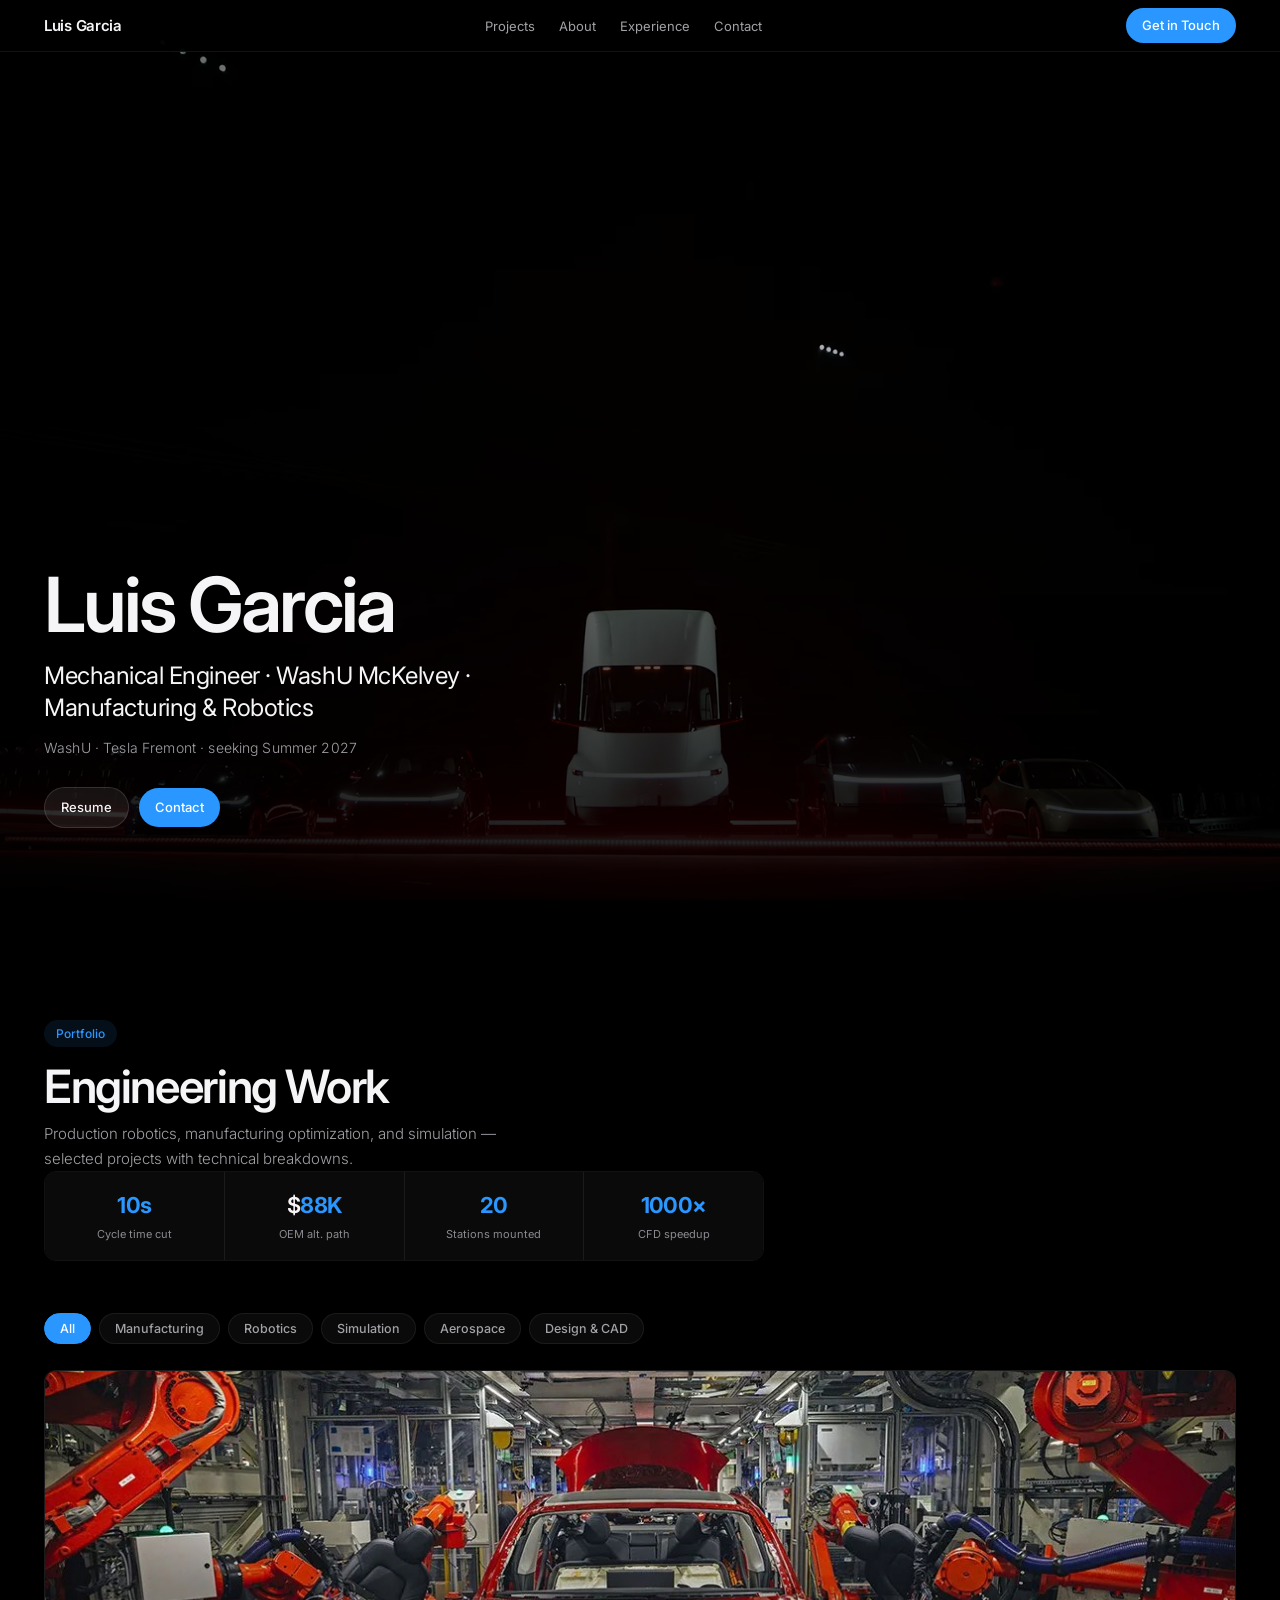
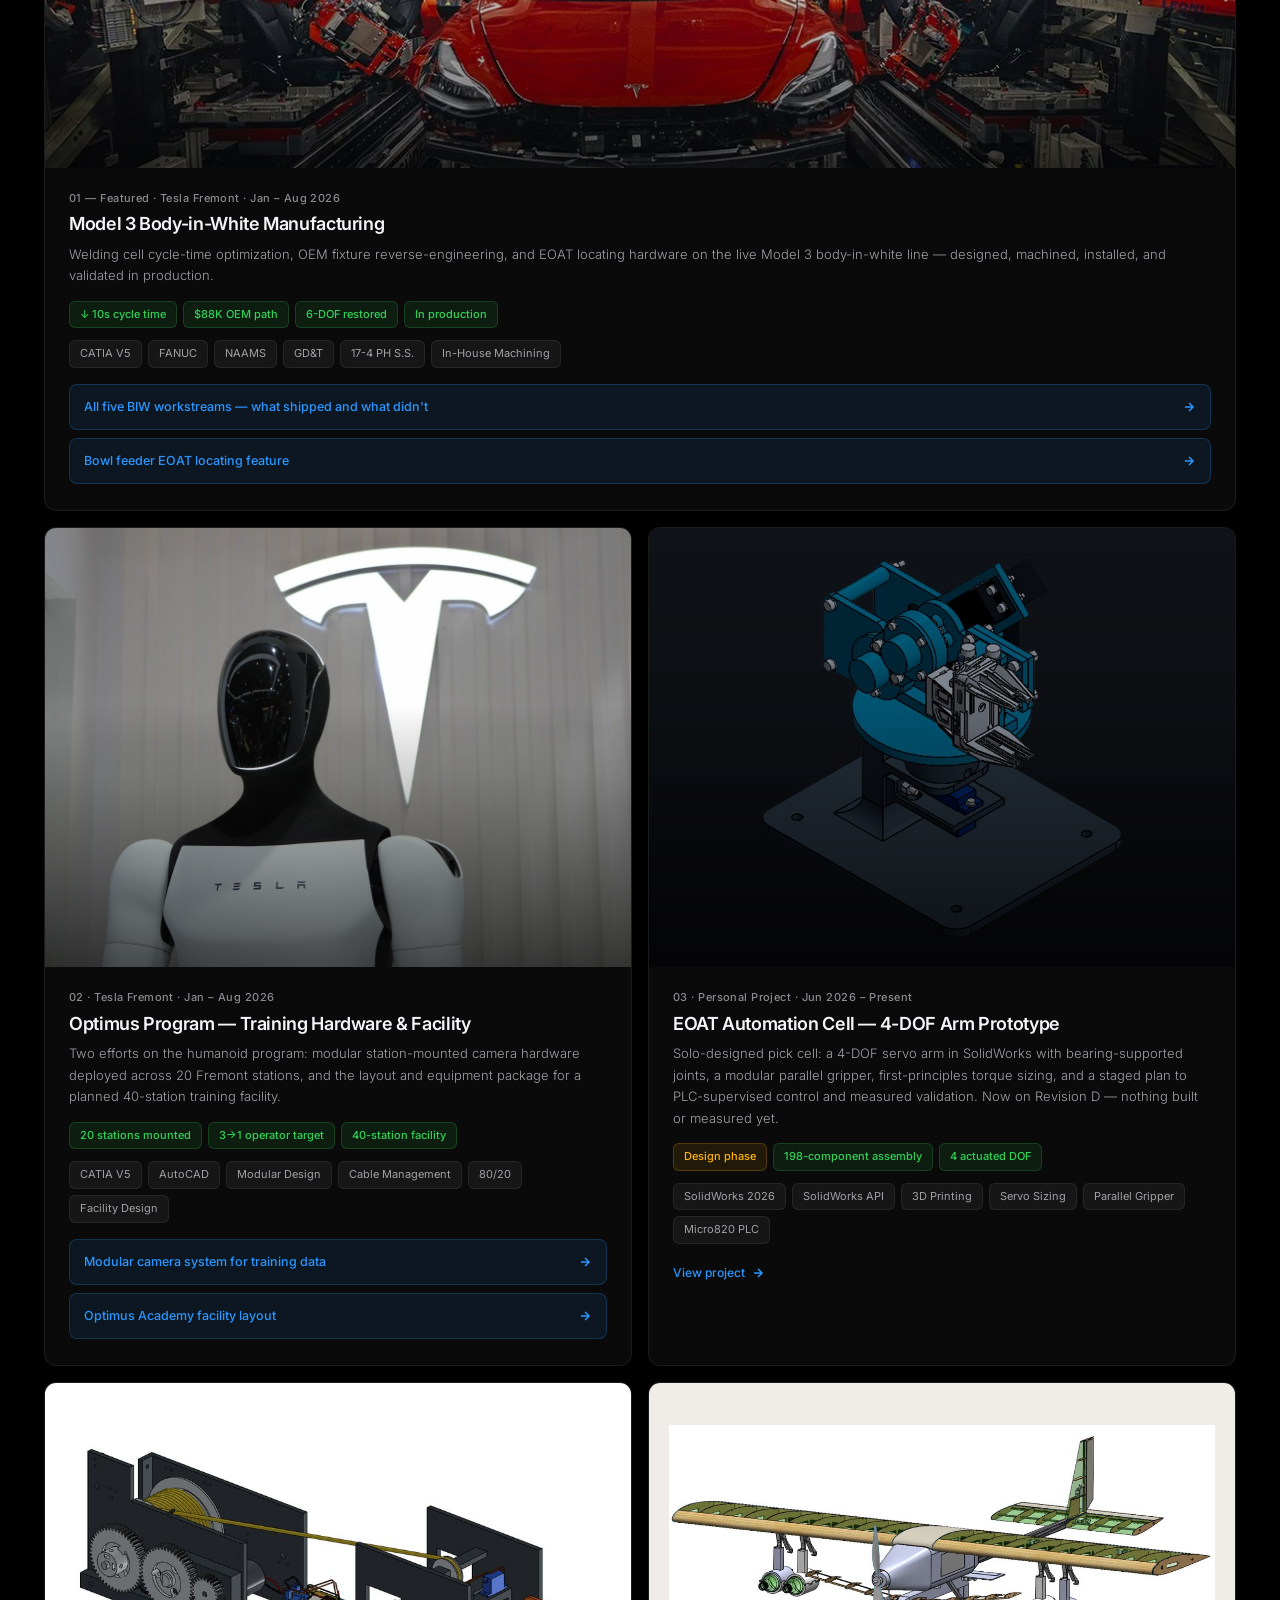
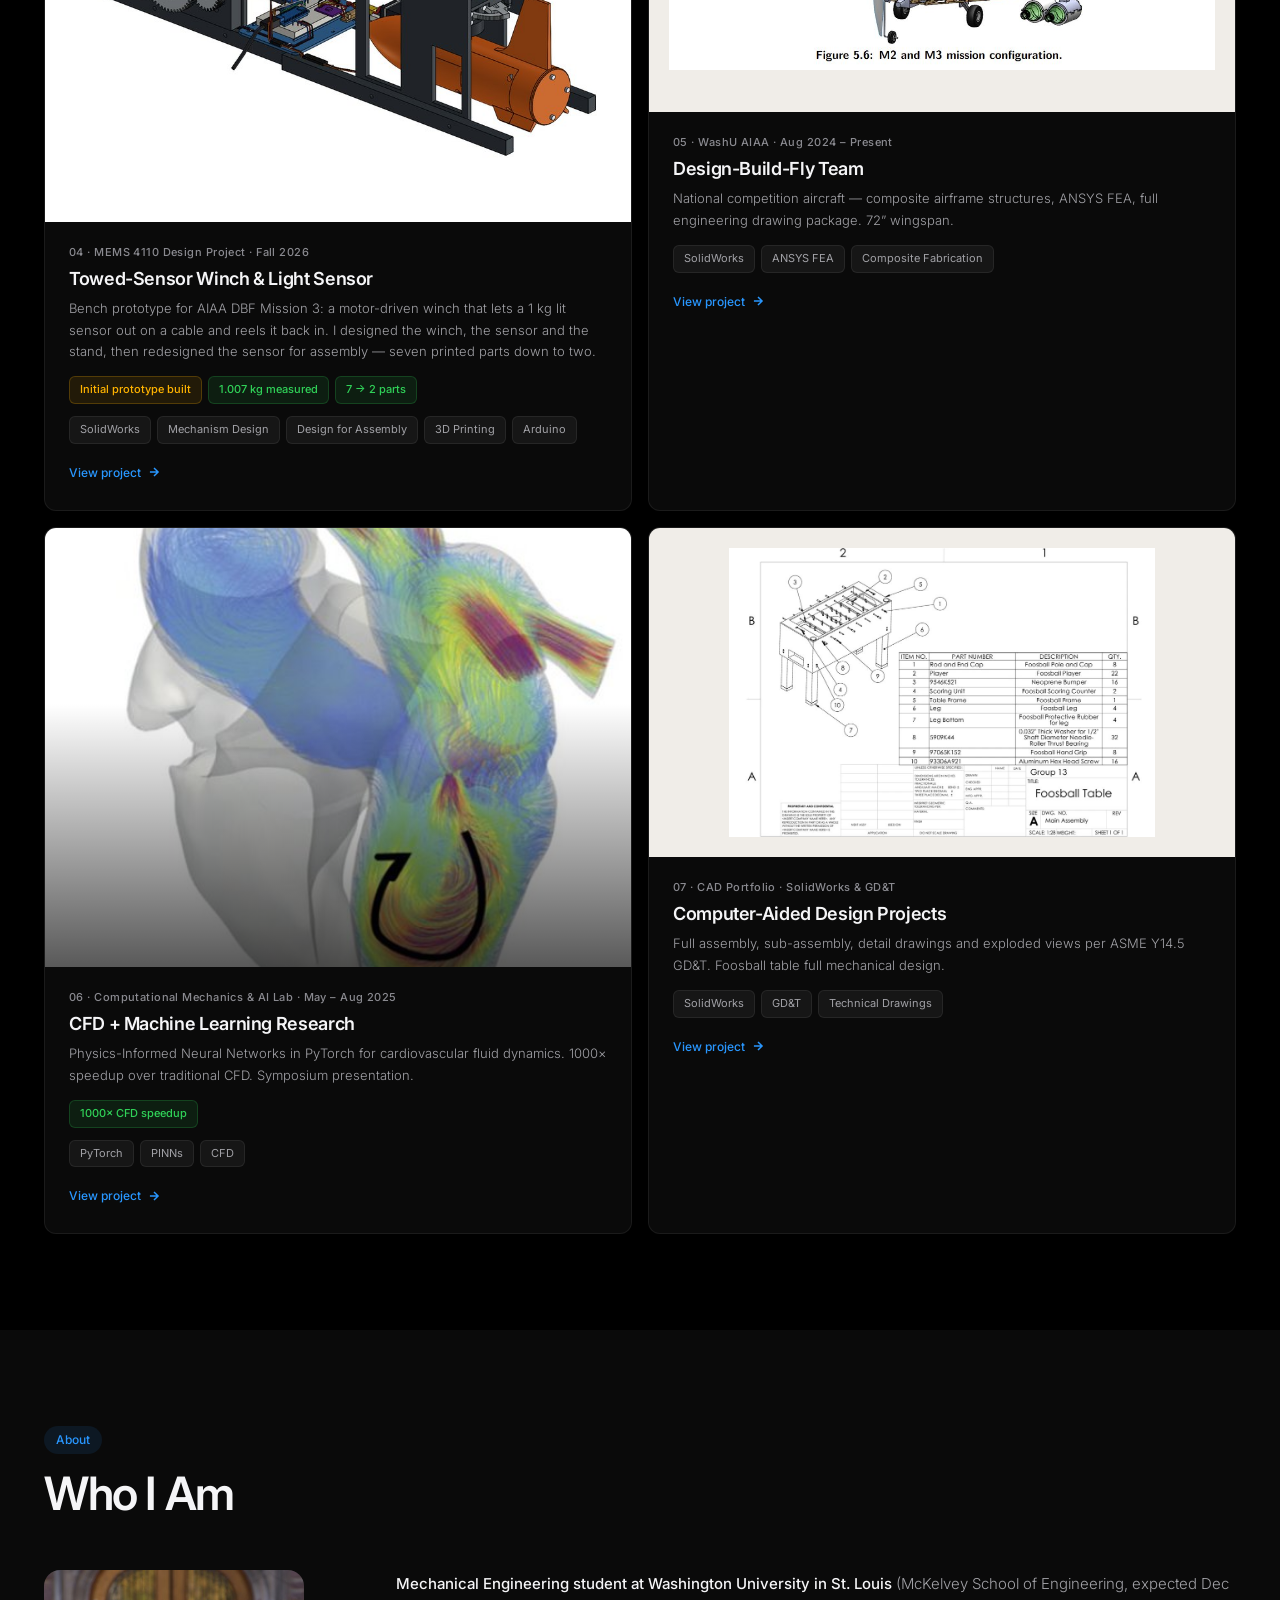
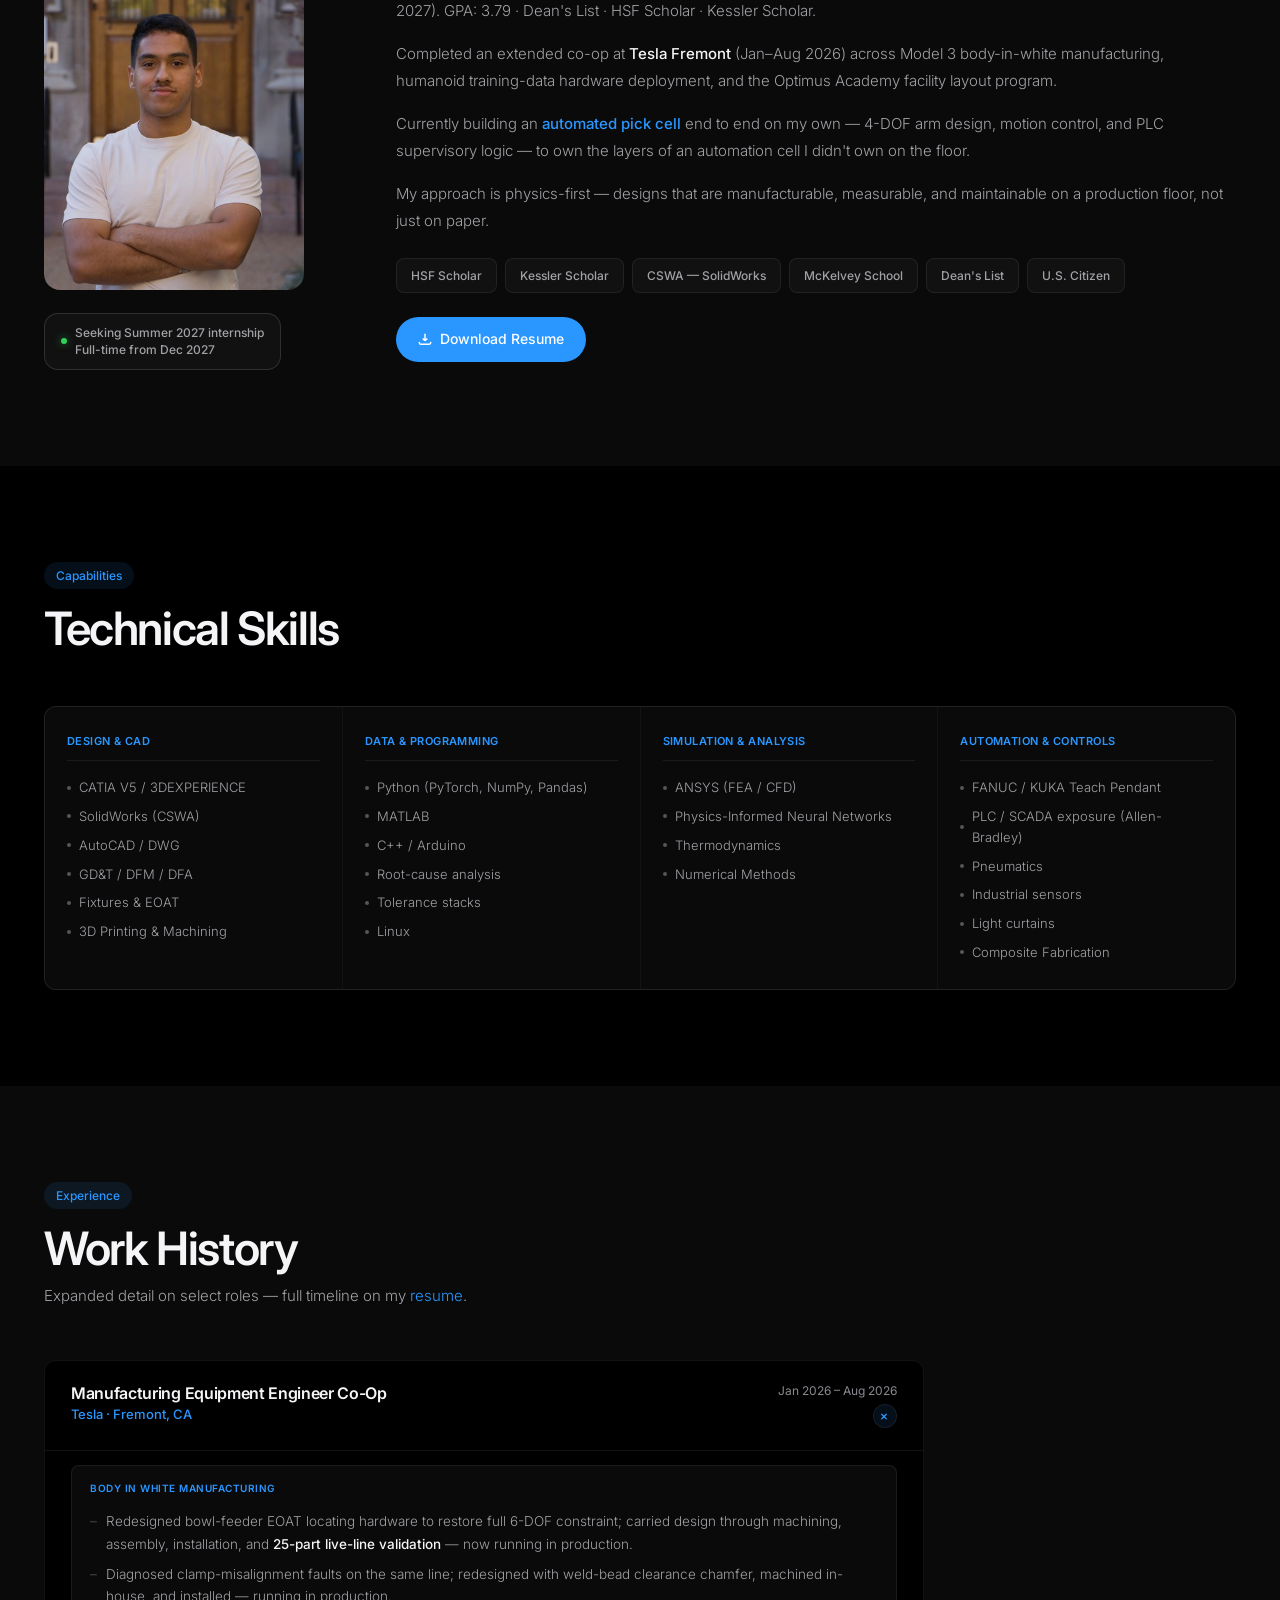
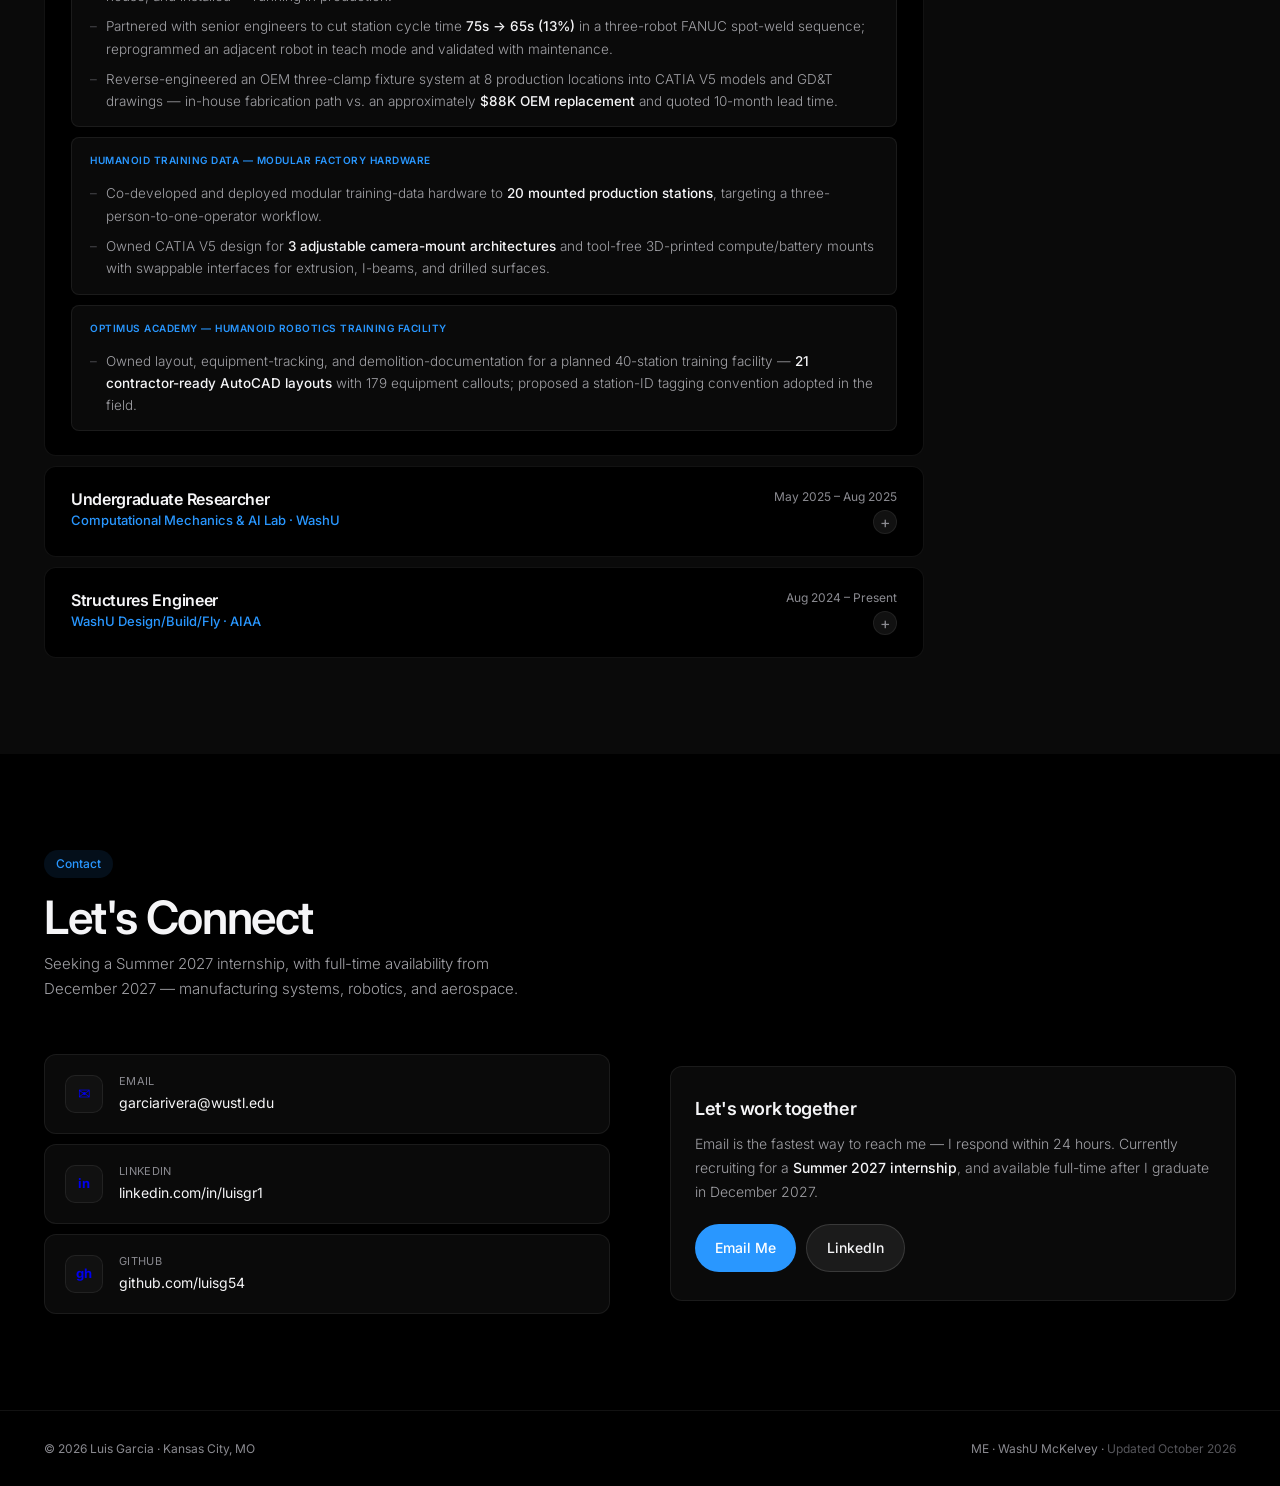
==== commit 0877769b: "Cache-bust replaced winch images" ====
--- a/index.html
+++ b/index.html
@@ -362,7 +362,7 @@
     </a>
 
     <a class="proj-card fade" data-cat="aerospace design" href="project-winch.html">
-      <div class="proj-cover portrait"><img src="images/m3-system-cover.jpg" alt="SolidWorks isometric of the compact winch module, revision O, with the orange rev E2 sensor docked under the bellmouth" loading="lazy" style="object-position:center;background:#fff"></div>
+      <div class="proj-cover portrait"><img src="images/m3-system-cover.jpg?v=2026-11-17" alt="SolidWorks isometric of the compact winch module, revision O, with the orange rev E2 sensor docked under the bellmouth" loading="lazy" style="object-position:center;background:#fff"></div>
       <div class="proj-body">
         <div class="proj-num">04 · MEMS 4110 Design Project · Fall 2026</div>
         <h3 class="proj-name">Towed-Sensor Winch &amp; Light Sensor</h3>
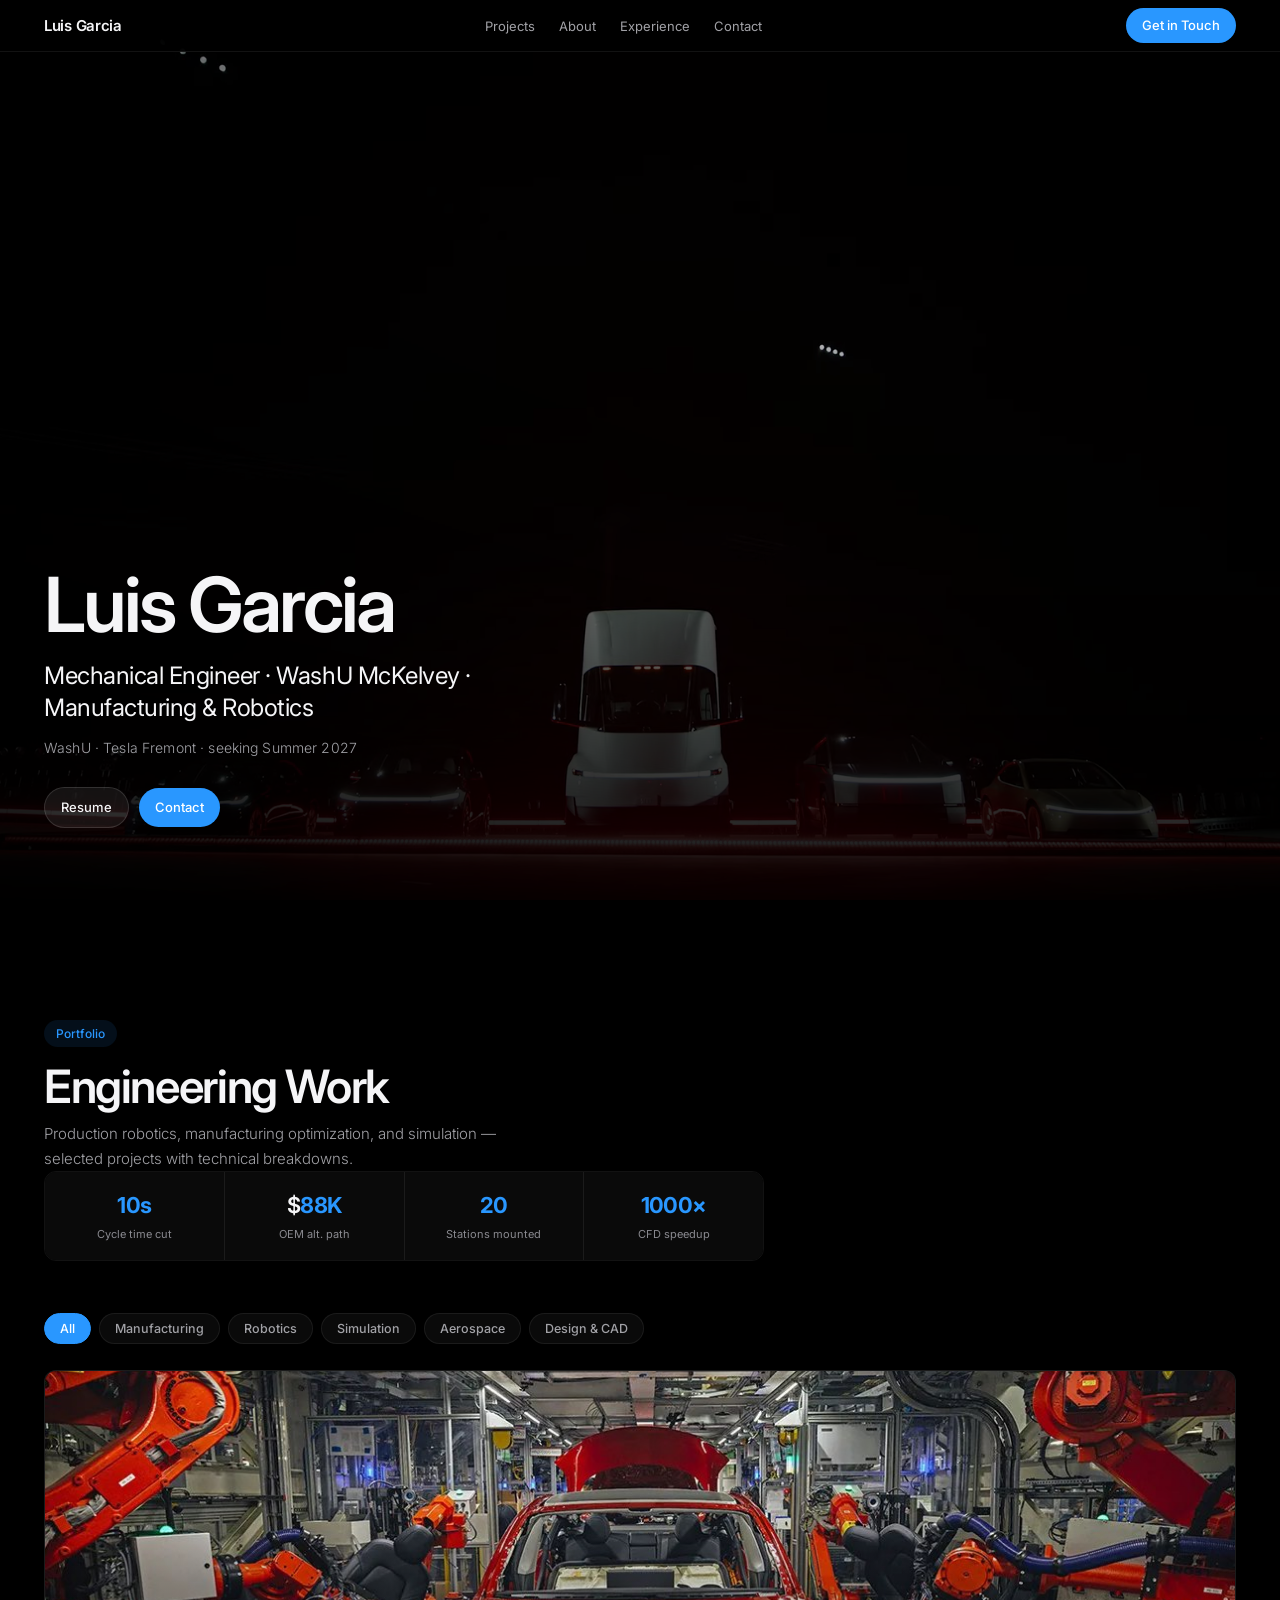
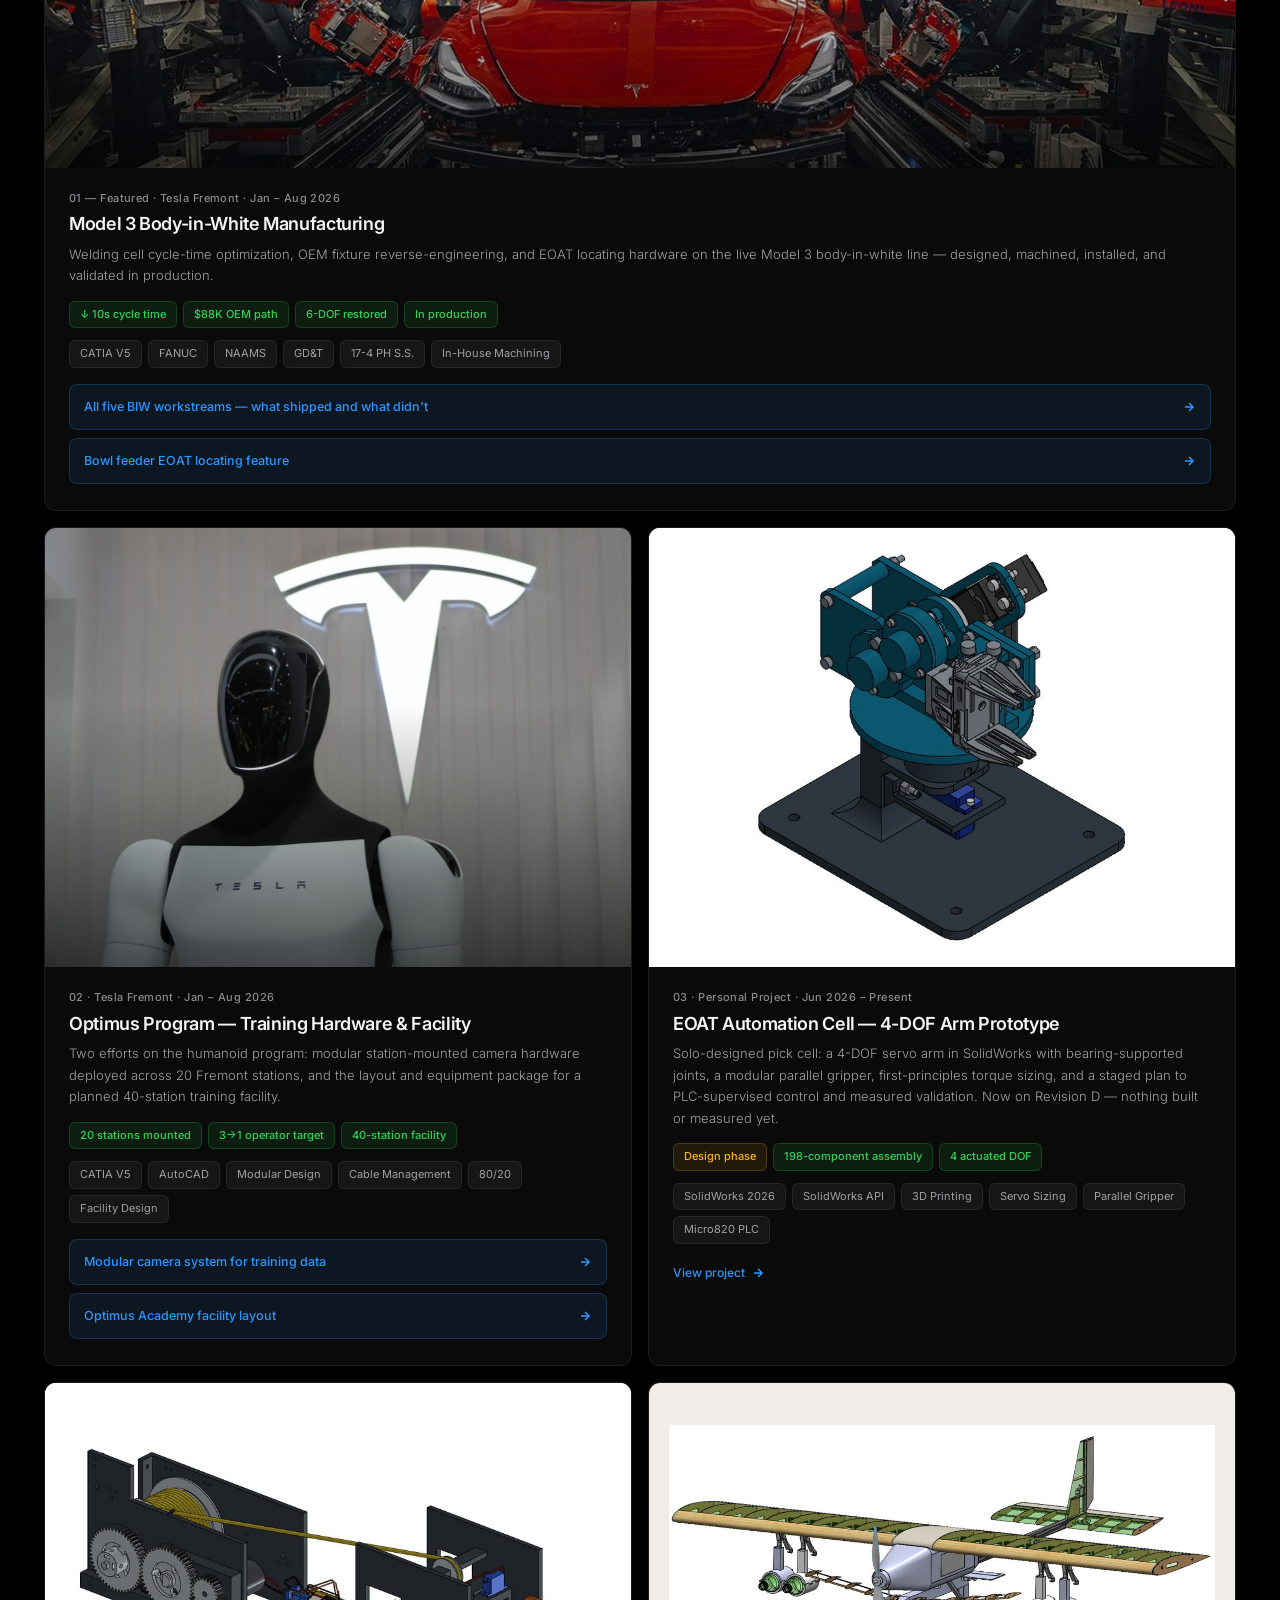
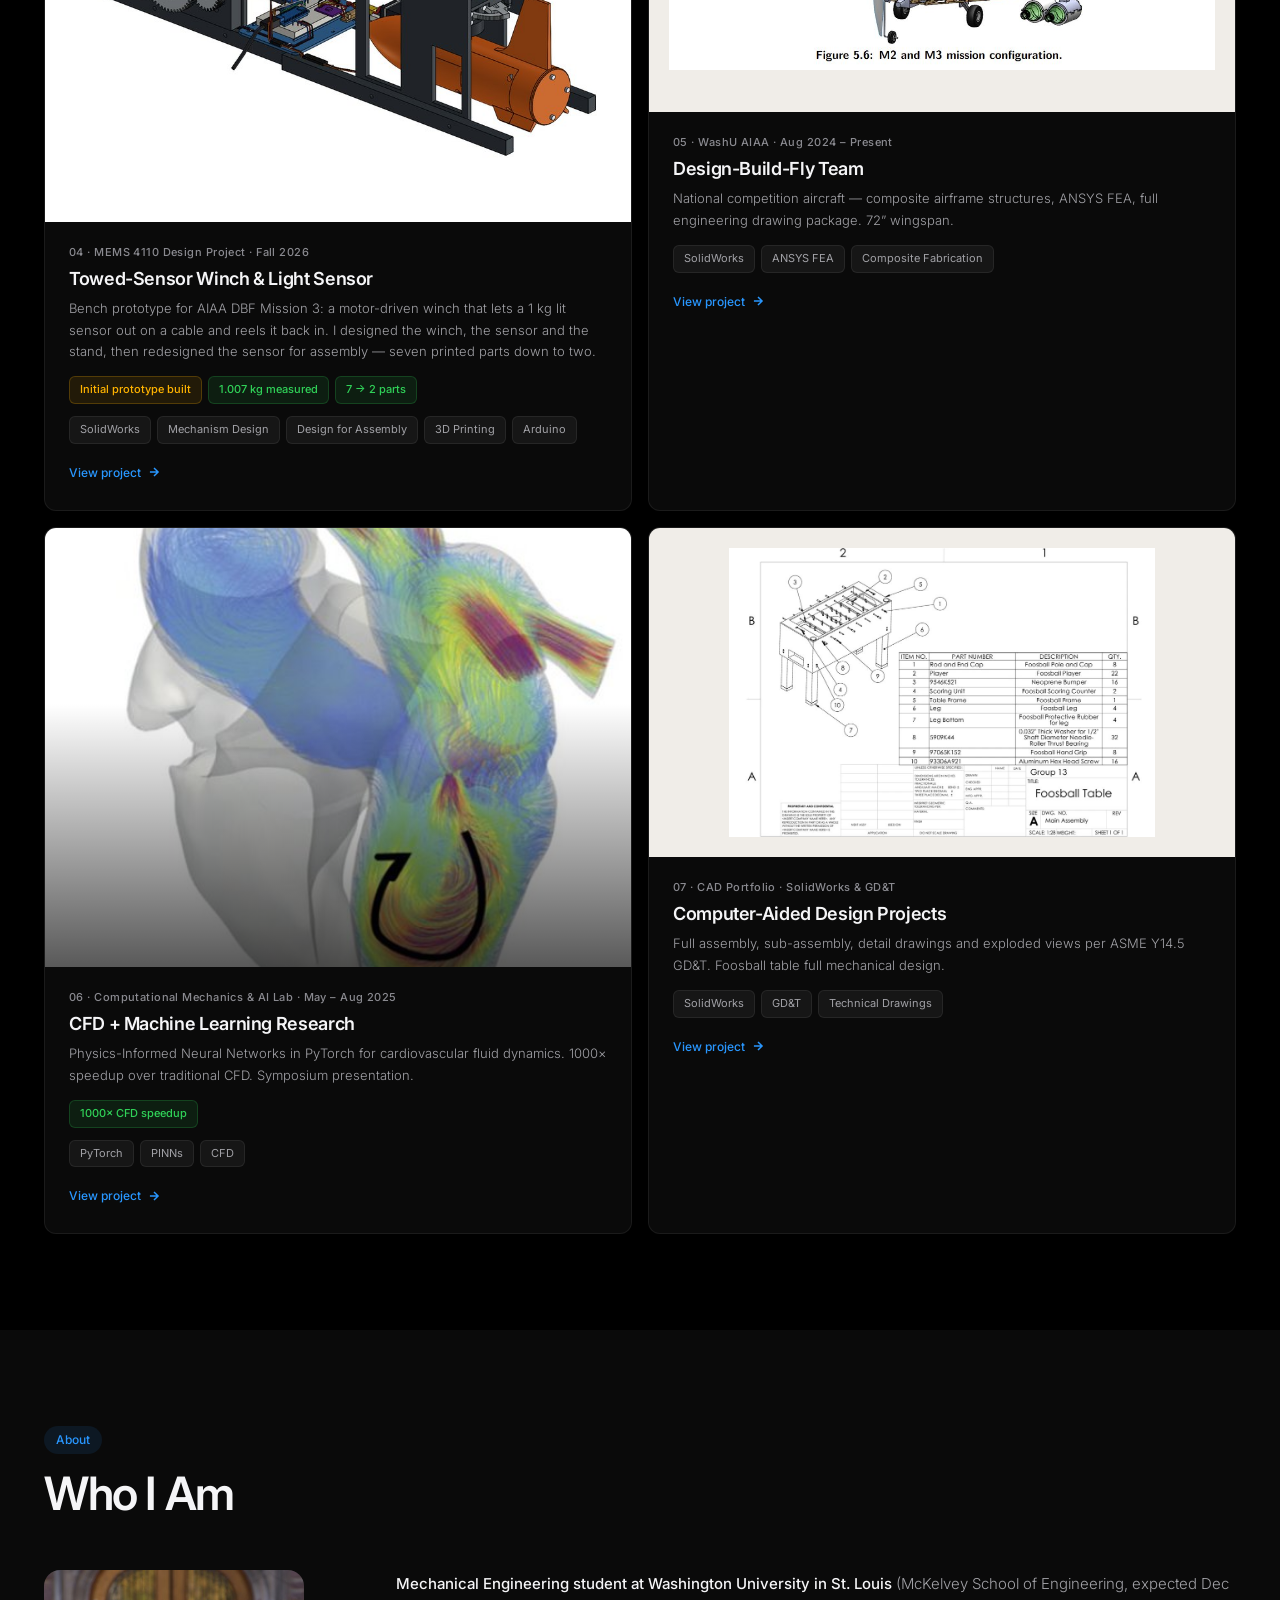
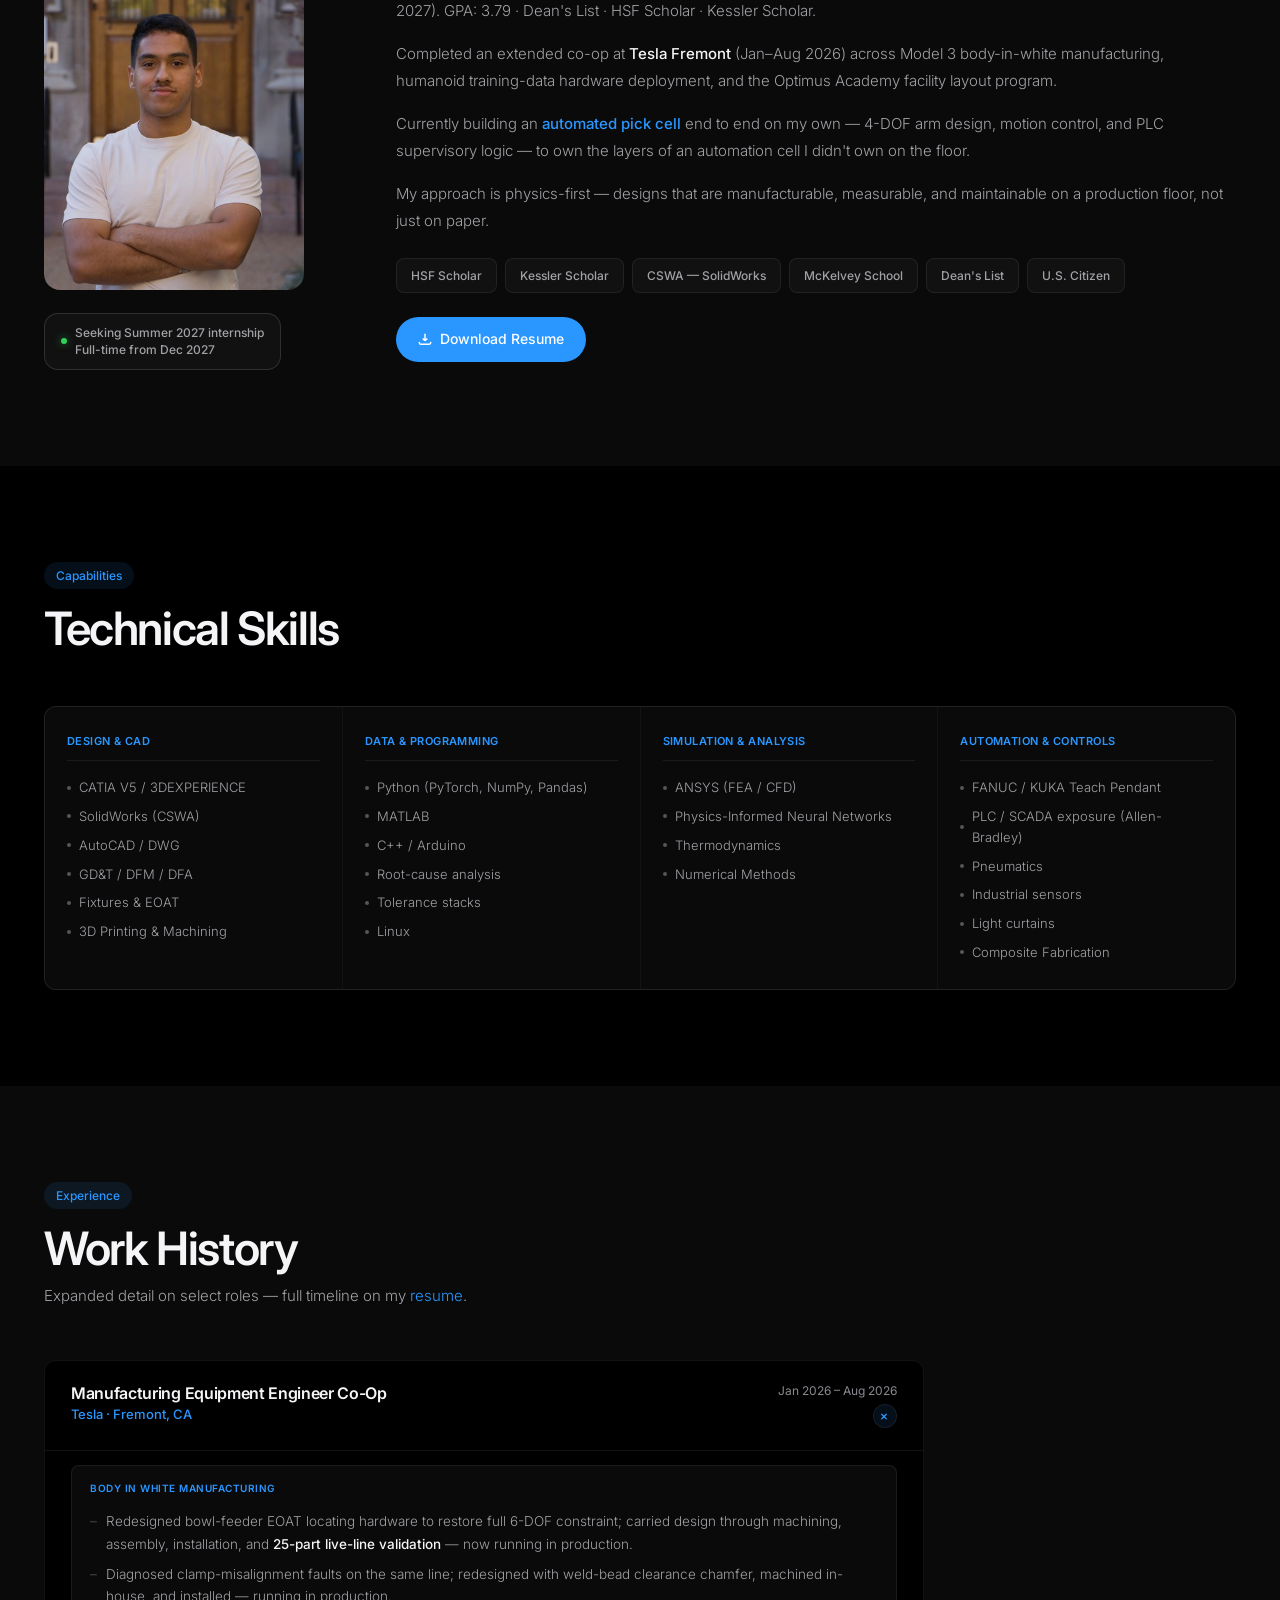
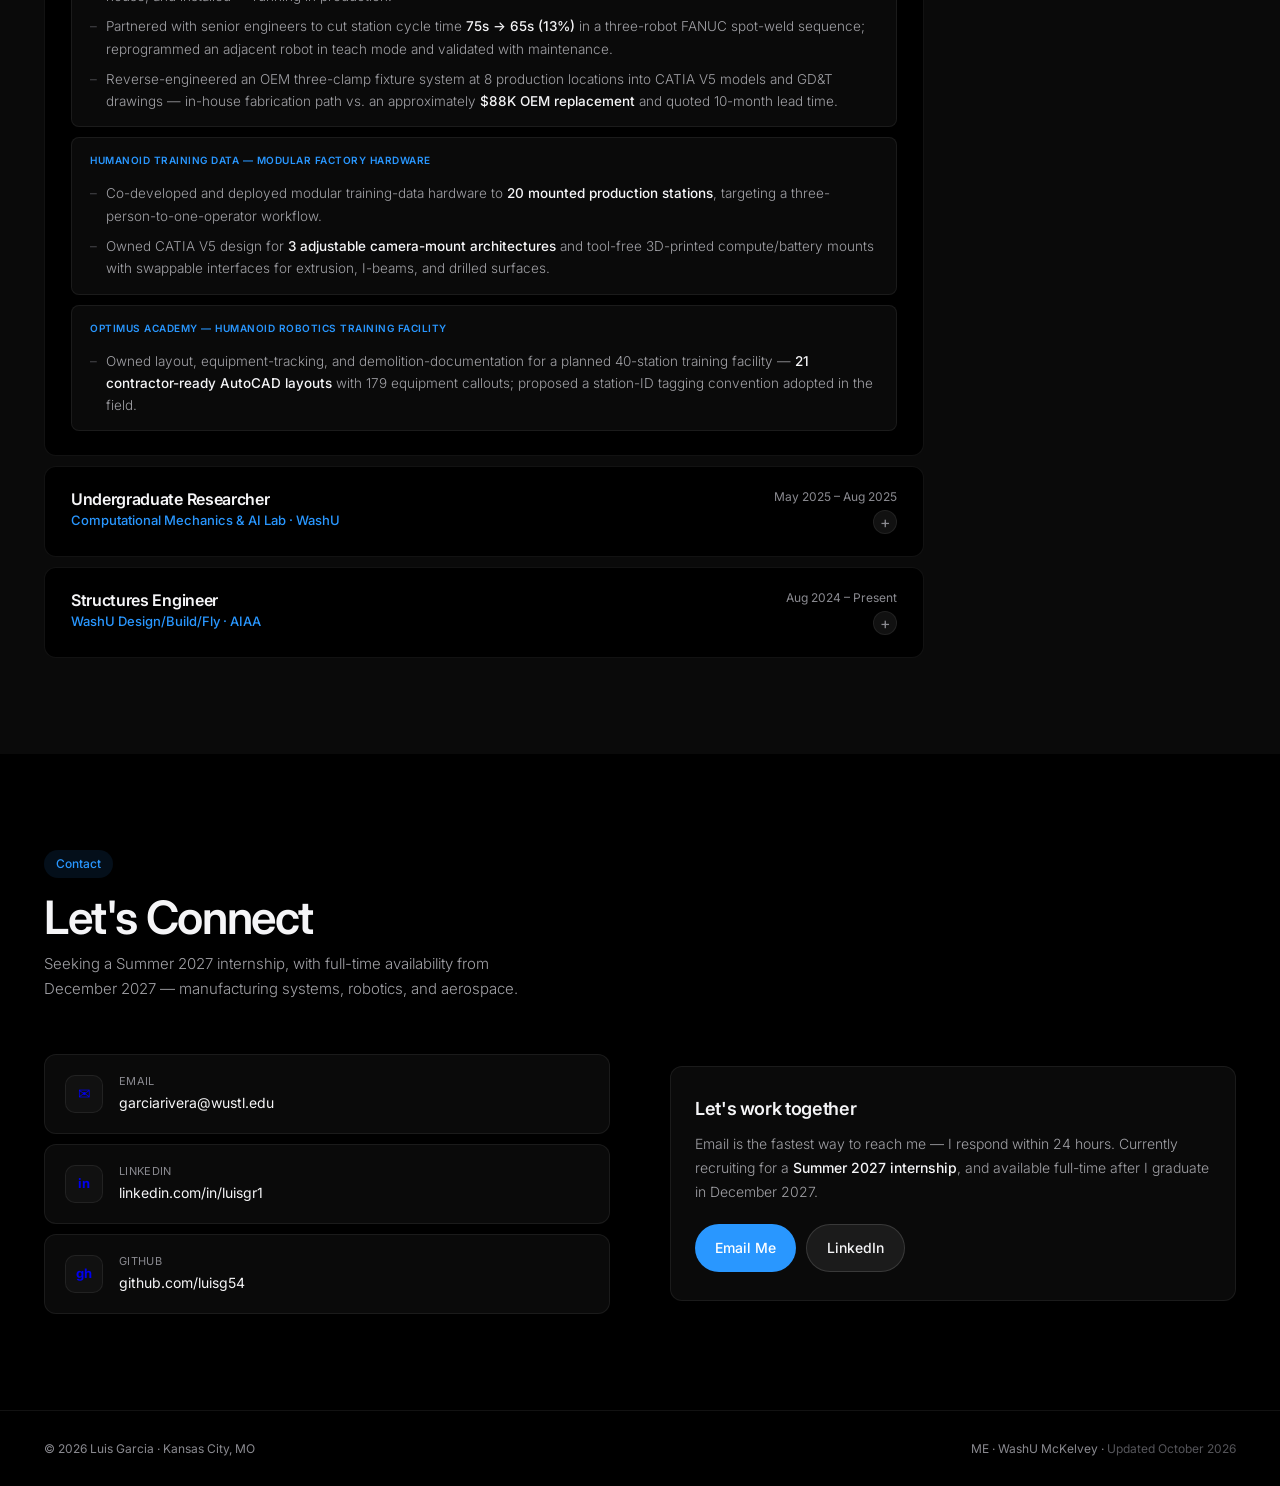
==== commit 0d3eb52b: "White SolidWorks renders for the automation cell" ====
--- a/index.html
+++ b/index.html
@@ -344,7 +344,7 @@
     </article>
 
     <a class="proj-card fade" data-cat="robotics design manufacturing" href="project-automation-cell.html">
-      <div class="proj-cover portrait"><img src="images/arm-cover.jpg?v=revd" alt="Isometric SolidWorks render of the Revision D 4-DOF servo arm prototype with its modular parallel gripper" loading="lazy"><div class="proj-cover-overlay"></div></div>
+      <div class="proj-cover portrait"><img src="images/arm-cover.jpg?v=revd-w" alt="Isometric SolidWorks view of the Revision D 4-DOF servo arm prototype with its modular parallel gripper, on a white background" loading="lazy" style="background:#fff"></div>
       <div class="proj-body">
         <div class="proj-num">03 · Personal Project · Jun 2026 – Present</div>
         <h3 class="proj-name">EOAT Automation Cell — 4-DOF Arm Prototype</h3>
